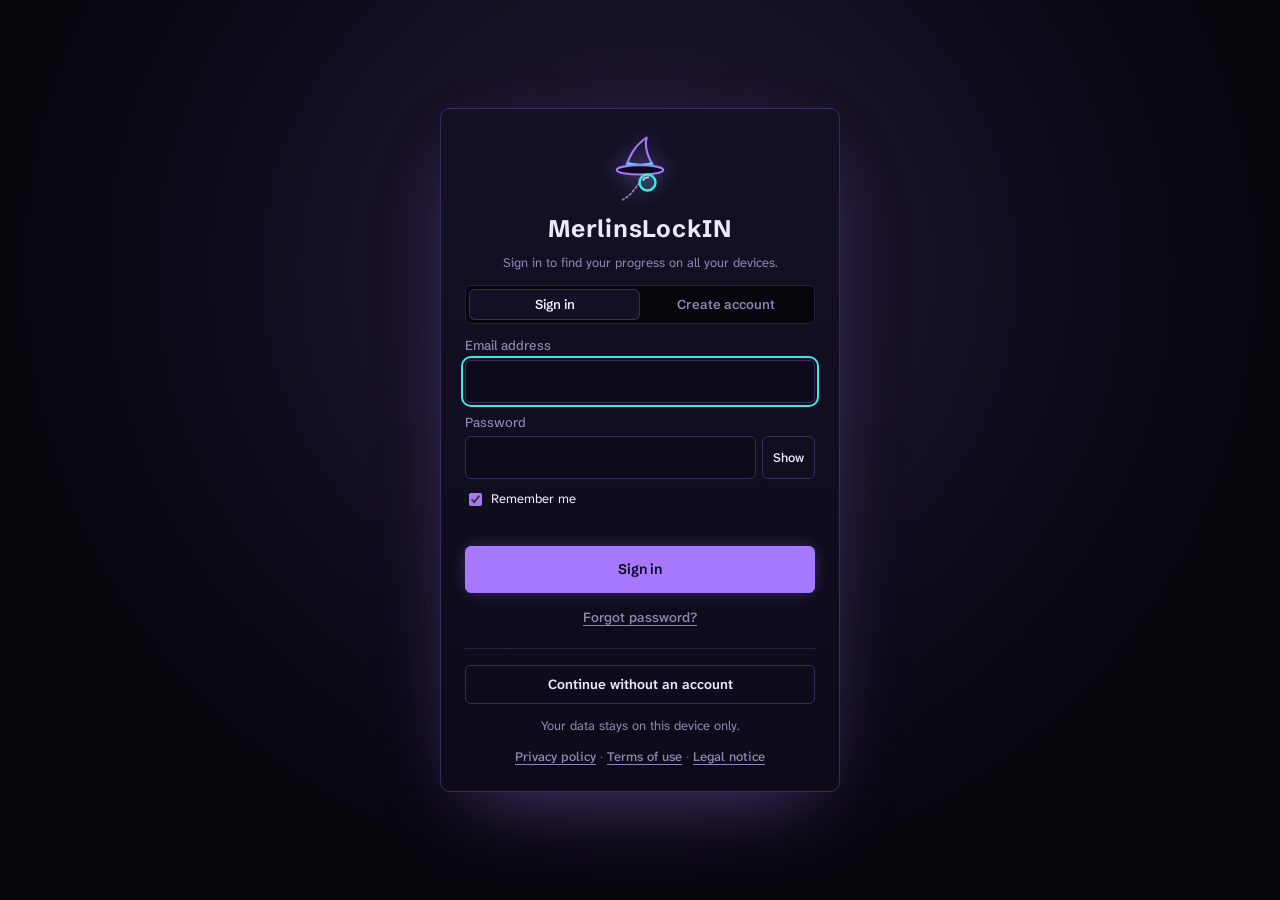
==== index.html @ ea2d5e09 "3.103.0: shop by world, costumes on the familiar card, arranging in the Library and decks" ====
<!doctype html>
<html lang="fr">
<head>
<meta charset="utf-8">
<meta name="viewport" content="width=device-width, initial-scale=1, viewport-fit=cover">
<title>MerlinsLockIN</title>
<meta name="claude:viewport-fit-sides" content="cover">
<meta name="theme-color" content="#07060d">
<link rel="manifest" href="site.webmanifest" data-web-only>
<link rel="icon" href="icon32.png" data-web-only>
<link rel="apple-touch-icon" href="icon192.png" data-web-only>
<link rel="stylesheet" href="fonts.css">
<link rel="stylesheet" href="app.css">
</head>
<body>
<canvas id="fx" aria-hidden="true"></canvas>
<div class="app">
  <header class="top">
    <div class="brand">
      <button type="button" class="ghost icon-only m-back" id="m-back" hidden data-i18n-title="nav_back"><svg viewBox="0 0 24 24" aria-hidden="true"><path d="M15 5l-7 7 7 7"/></svg></button>
      <svg class="logo" viewBox="0 0 48 48" aria-hidden="true">
        <defs>
          <linearGradient id="hatg" x1="0" y1="0" x2="0" y2="1"><stop offset="0" class="hat-top"/><stop offset="1" class="hat-bottom"/></linearGradient>
        </defs>
        <path class="lg-hat" d="M14 24 C17 16 19.5 9 28.5 3 C26.5 9.5 29 16 34 24 Z"/>
        <path class="lg-band" d="M16.4 20.4 C21 21.6 27 21.6 31.9 20.4"/>
        <ellipse class="lg-brim" cx="24" cy="24.6" rx="15.5" ry="3.1"/>
        <path class="lg-chain" d="M23.6 33.4 C20.5 36.5 19 41 12.5 44.5"/>
        <circle class="lg-lens" cx="29" cy="33" r="5.3"/>
        <path class="lg-glint" d="M26.1 31.4 A3.5 3.5 0 0 1 29.6 29.6"/>
      </svg>
      <div class="brand-text">
        <h1>Merlins<span>LockIN</span></h1>
        <button type="button" class="m-title" id="m-title"></button>
        <button type="button" class="seq" id="seq-badge" data-mod="game">
          <span id="seq-label">Sequence 9 · Seer</span>
          <i class="seq-bar"><b id="seq-fill"></b></i>
        </button>
      </div>
    </div>
    <div class="top-actions">
      <!-- the game parts of the header leave with the game module (3.82) -->
      <button type="button" class="gold" id="gold-chip" data-mod="game" data-i18n-title="shop"></button>
      <span class="buff" id="buff-chip" data-mod="game"></span>
      <span class="streak" id="streak-pill" data-mod="game"></span>
      <button type="button" class="ghost icon-only" id="install-btn" data-i18n-title="install_app" hidden>
        <svg viewBox="0 0 24 24" aria-hidden="true"><path d="M12 4v11M7 10l5 5 5-5M5 20h14"/></svg>
      </button>
      <button type="button" class="ghost icon-only" id="float-btn" data-i18n-title="float_timer">
        <svg viewBox="0 0 24 24" aria-hidden="true"><rect x="3" y="5" width="18" height="14" rx="2"/><rect x="12" y="11" width="7" height="6" rx="1"/></svg>
      </button>
      <button type="button" class="ghost icon-only" id="search-btn" data-i18n-title="k_title">
        <svg viewBox="0 0 24 24" aria-hidden="true"><circle cx="11" cy="11" r="6.5"/><path d="M16 16l4.5 4.5"/></svg>
      </button>
      <button type="button" class="ghost icon-only" id="sound-btn" data-i18n-title="snd_title">
        <svg viewBox="0 0 24 24" aria-hidden="true"><path d="M9 17V6l10-2v11"/><circle cx="6.5" cy="17" r="2.5"/><circle cx="16.5" cy="15" r="2.5"/></svg>
      </button>
      <button type="button" class="ghost icon-only" id="quick-btn" data-i18n-title="qt_title">
        <svg viewBox="0 0 24 24" aria-hidden="true"><path d="M4 6h10M18 6h2M4 12h2M10 12h10M4 18h8M16 18h4"/><circle cx="16" cy="6" r="2"/><circle cx="8" cy="12" r="2"/><circle cx="14" cy="18" r="2"/></svg>
      </button>
      <button type="button" class="ghost icon-only" id="mute-btn" aria-pressed="false" data-i18n-title="mute_all">
        <svg viewBox="0 0 24 24" aria-hidden="true"><path d="M4 9h4l5-4v14l-5-4H4z"/><path class="mute-on" d="M16 9l5 6M21 9l-5 6"/><path class="mute-off" d="M16.5 8.5a5 5 0 0 1 0 7M19 6a8.5 8.5 0 0 1 0 12"/></svg>
      </button>
      <button type="button" class="ghost icon-only" id="settings-btn" data-i18n-title="settings">
        <svg viewBox="0 0 24 24" aria-hidden="true"><path d="M10.3 3h3.4l.5 2.4 1.7 1 2.3-.8 1.7 2.9-1.8 1.6v2l1.8 1.6-1.7 2.9-2.3-.8-1.7 1-.5 2.4h-3.4l-.5-2.4-1.7-1-2.3.8-1.7-2.9 1.8-1.6v-2L3.9 8.5l1.7-2.9 2.3.8 1.7-1z"/><circle cx="12" cy="12" r="2.8"/></svg>
      </button>
      <!-- You is a profile since 3.82 (phones; a computer has it at the end of the tab row) -->
      <button type="button" class="ghost icon-only you-btn" id="you-btn" data-i18n-title="sp_you">
        <svg viewBox="0 0 24 24" aria-hidden="true"><circle cx="12" cy="8" r="4"/><path d="M4.5 21c.8-4.4 3.8-6.5 7.5-6.5s6.7 2.1 7.5 6.5"/></svg>
      </button>
    </div>
  </header>

  <!-- Sport is set aside since 3.25 (sport.js / sport-data.js stay in the repo, not loaded): only Work is left, so no switch -->
  <div class="section-switch" role="group" aria-label="Section" hidden>
    <button type="button" id="sec-work" aria-pressed="true"><svg viewBox="0 0 24 24" aria-hidden="true"><path d="M4 5h7v14H4zM13 5h7v14h-7zM6.5 9h2M15.5 9h2"/></svg><span data-i18n="sec_work">Travail</span></button>
    <button type="button" id="sec-sport" aria-pressed="false"><svg viewBox="0 0 24 24" aria-hidden="true"><path d="M3 10v4M6 8v8M18 8v8M21 10v4M6 12h12"/></svg><span data-i18n="sec_sport">Sport</span></button>
  </div>

  <div class="work-only" id="work-root">
  <div class="layout">
    <!-- Left zone on a computer (3.60): energy, world, dial, sound. It stays put while the work zone scrolls. -->
    <div class="session" id="session">
    <section class="moodbar" aria-label="Mood">
      <div class="mood-chips" id="mood-chips" role="group"></div>
      <div class="mood-foot"><p class="mood-line" id="mood-line"></p></div>
    </section>
    <section class="sigil-card" id="sigil-card">
      <div class="card-head">
        <button type="button" class="ghost icon-only m-close" id="m-close" data-i18n-title="nav_back_screen"><svg viewBox="0 0 24 24" aria-hidden="true"><path d="M6 9l6 6 6-6"/></svg></button>
        <div class="seg-toggle" role="group">
          <button type="button" id="m-focus" aria-pressed="true" data-i18n="focus">Focus</button>
          <button type="button" id="m-break" aria-pressed="false" data-i18n="break">Pause</button>
        </div>
        <button type="button" class="ghost icon-only" id="deep-btn" data-i18n-title="deep_focus">
          <svg viewBox="0 0 24 24" aria-hidden="true"><path d="M4 9V4h5M20 9V4h-5M4 15v5h5M20 15v5h-5"/></svg>
        </button>
        <button type="button" class="ghost icon-only" id="compact-btn" data-i18n-title="compact_toggle">
          <svg viewBox="0 0 24 24" aria-hidden="true"><path d="M4 9h16M4 15h16"/></svg>
        </button>
      </div>

      <div class="cbar" id="cbar">
        <div class="cbar-main">
          <span class="state" id="c-state"></span>
          <span class="cbar-clock" id="c-clock">40:00</span>
          <span class="cbar-task" id="c-task"></span>
        </div>
        <div class="cbar-prog"><b id="c-prog"></b></div>
        <div class="cbar-btns">
          <button type="button" class="primary small" id="c-start"></button>
          <button type="button" class="small" id="c-skip" data-i18n="finish">Terminer</button>
        </div>
      </div>

      <div class="full-only">
        <div class="ring-wrap">
          <svg class="ring" viewBox="0 0 240 240" aria-hidden="true">
            <g class="runes" id="runes"></g>
            <g class="segs-dim" id="segs-dim"></g>
            <g class="segs-lit" id="segs-lit"></g>
            <circle class="arc-track" cx="120" cy="120" r="76"/>
            <circle class="arc" id="arc" cx="120" cy="120" r="76"/>
            <polygon class="hex" id="hex"/>
            <polygon class="tip" id="tip" points="120,25 115,16 125,16"/>
          </svg>
          <div class="ring-center">
            <div class="state" id="state"></div>
            <div class="clock" id="clock" role="timer" aria-live="off">40:00</div>
            <div class="focus-on" id="focus-on"></div>
          </div>
        </div>
      </div>

      <div class="rate" id="rate" hidden>
        <p data-i18n="rate_q">À quel point étais-tu concentré ?</p>
        <div class="rate-btns" id="rate-btns" role="group"></div>
        <button type="button" class="link" id="rate-skip" data-i18n="skip">Passer</button>
      </div>

      <div class="full-only">
        <div class="presets" id="presets" role="group"></div>
        <div class="custom">
          <label for="custom-hrs" data-i18n="custom">Perso</label>
          <input type="number" id="custom-hrs" min="0" max="10" placeholder="h" inputmode="numeric" aria-label="h">
          <input type="number" id="custom-mins" min="0" max="600" placeholder="min" inputmode="numeric" aria-label="min">
          <button type="button" id="custom-set" data-i18n="set">OK</button>
        </div>
        <div class="controls">
          <button type="button" id="reset" data-i18n="reset">Annuler</button>
          <button type="button" class="primary" id="start"></button>
          <button type="button" id="skip" data-i18n="finish">Terminer</button>
          <button type="button" class="link stuck-btn" id="stuck-btn" data-i18n="st_btn"></button>
        </div>
      </div>

      <div class="sess-tools" id="sess-tools"></div>

      <form class="park" id="park-form" autocomplete="off">
        <input type="text" id="park-input" maxlength="140" data-i18n-ph="park_ph">
        <button type="submit" data-i18n="park">Parquer</button>
        <button type="button" class="distract-btn" id="distract-btn" data-i18n-title="distracted"><svg viewBox="0 0 24 24" aria-hidden="true"><path d="M13 3L5 13.5h6L10 21l8-10.5h-6z"/></svg> <span id="distract-n"></span></button>
      </form>
      <label class="outside-tog" id="outside-row" hidden><input type="checkbox" id="outside-chk"> <span data-i18n="outside_work"></span></label>

      <div class="perch" id="perch"></div>

      <div class="deck" id="sound-deck"></div>
    </section>
    </div>

    <section class="panel">
      <div class="tabs" role="tablist">
        <!-- Five places since 3.82: Today, Plan, Study, World (the dial is the left zone); You is the profile at the end of the row -->
        <button type="button" role="tab" id="t-today" aria-controls="tab-today" data-i18n="nav_today">Jour</button>
        <button type="button" role="tab" id="t-plan" aria-controls="tab-plan"><span data-i18n="tab_plan">Plan</span> <span class="count" id="park-count"></span></button>
        <button type="button" role="tab" id="sp-study" data-space="study" data-i18n="sp_study">Étude</button>
        <button type="button" role="tab" id="t-world" class="tab-world" aria-controls="tab-world" data-i18n="sp_world">Monde</button>
        <button type="button" class="k-btn" id="k-btn"><svg viewBox="0 0 24 24" aria-hidden="true"><circle cx="11" cy="11" r="6.5"/><path d="M16 16l4.5 4.5"/></svg><span data-i18n="k_title"></span><kbd>Ctrl K</kbd></button>
        <span class="tab-clock" id="tab-clock" hidden></span>
        <button type="button" class="tab-ico" id="rail-btn" aria-pressed="false" data-i18n-title="rail_hide"><svg viewBox="0 0 24 24" aria-hidden="true"><rect x="3.5" y="5" width="17" height="14" rx="2"/><path d="M9.5 5v14"/></svg></button>
        <button type="button" class="tab-ico" id="full-btn" aria-pressed="false" data-i18n-title="full_on"><svg viewBox="0 0 24 24" aria-hidden="true"><path d="M4 9V4h5M15 4h5v5M20 15v5h-5M9 20H4v-5"/></svg></button>
        <button type="button" role="tab" id="sp-you" class="tab-you" data-space="you"><svg viewBox="0 0 24 24" aria-hidden="true"><circle cx="12" cy="8" r="4"/><path d="M4.5 21c.8-4.4 3.8-6.5 7.5-6.5s6.7 2.1 7.5 6.5"/></svg><span data-i18n="sp_you">Toi</span></button>
      </div>
      <!-- Phone: List / Calendar at the top of the Plan space -->
      <div class="m-seg" id="m-seg" role="group" hidden></div>
      <!-- Every section of the current space: a column on a computer (3.60). Phones have home pages instead (today.js). -->
      <div class="subtabs" id="subtabs" role="tablist" hidden>
        <!-- The Plan is one List and one Calendar (3.82). The old Journée is the Calendar's Day view: its tab ("day") and the
             Week / Month tab ("cal") stay, behind one Calendar entry (their two buttons are kept hidden for the tab code). -->
        <button type="button" data-sp="plan" id="t-list"><span data-i18n="nav_list">Liste</span> <span class="count" id="sub-inbox"></span></button>
        <button type="button" data-sp="plan" id="t-calx" data-i18n="tab_cal">Calendrier</button>
        <button type="button" role="tab" id="t-day" aria-controls="tab-day" hidden></button>
        <button type="button" role="tab" id="t-cal" aria-controls="tab-cal" hidden></button>
        <!-- the projects: one filter for the List and the Calendar -->
        <div class="sub-projs" id="sub-proj" data-sp="plan"></div>
        <button type="button" role="tab" id="t-notes" data-sp="study" aria-controls="tab-notes"><svg class="sub-ico" viewBox="0 0 24 24" aria-hidden="true"><path d="M6 4h12v16H6zM9 8h6M9 12h6"/></svg><span data-i18n="tab_notes">Carnet</span></button>
        <button type="button" role="tab" id="t-lib" data-sp="study" aria-controls="tab-lib"><svg class="sub-ico" viewBox="0 0 24 24" aria-hidden="true"><path d="M5 4v16M10 4v16M15 5l4 15"/></svg><span data-i18n="tab_lib">Bibliothèque</span> <svg class="lock-ico" id="lib-lock" viewBox="0 0 24 24" aria-hidden="true"><rect x="5" y="11" width="14" height="10" rx="2"/><path d="M8 11V8a4 4 0 0 1 8 0v3"/></svg></button>
        <!-- the Library groups, under Library on a computer (3.71, PC-5): drop a document on one to move it there -->
        <div class="sub-projs" id="sub-lib" data-sp="study" hidden></div>
        <button type="button" role="tab" id="t-study" data-sp="study" aria-controls="tab-study"><svg class="sub-ico" viewBox="0 0 24 24" aria-hidden="true"><rect x="4" y="7" width="13" height="13" rx="2"/><path d="M8 4h12v12"/></svg><span data-i18n="tab_cards">Cartes</span> <svg class="lock-ico" id="study-lock" viewBox="0 0 24 24" aria-hidden="true"><rect x="5" y="11" width="14" height="10" rx="2"/><path d="M8 11V8a4 4 0 0 1 8 0v3"/></svg><em class="sub-n" id="sub-n-cards"></em></button>
        <button type="button" id="t-stools" data-sp="study"><svg class="sub-ico" viewBox="0 0 24 24" aria-hidden="true"><path d="M14.7 6.3a4 4 0 0 0-5.4 5.4L3 18l3 3 6.3-6.3a4 4 0 0 0 5.4-5.4l-2.5 2.5-2.4-.6-.6-2.4z"/></svg><span data-i18n="st_tools">Outils</span></button>
        <button type="button" role="tab" id="t-subjects" data-sp="study" aria-controls="tab-subjects"><svg class="sub-ico" viewBox="0 0 24 24" aria-hidden="true"><path d="M4 7h16M4 12h16M4 17h10"/></svg><span data-i18n="tab_subjects">Matières</span><em class="sub-n" id="sub-n-subjects"></em></button>
        <button type="button" role="tab" id="t-lectures" data-sp="study" aria-controls="tab-lectures"><svg class="sub-ico" viewBox="0 0 24 24" aria-hidden="true"><rect x="9" y="3" width="6" height="11" rx="3"/><path d="M5 11a7 7 0 0 0 14 0M12 18v3"/></svg><span data-i18n="tab_lectures">Cours</span></button>
        <button type="button" role="tab" id="t-learn" data-sp="study" aria-controls="tab-learn"><svg class="sub-ico" viewBox="0 0 24 24" aria-hidden="true"><path d="M9 18h6M10 21h4M12 3a6 6 0 0 0-3.5 10.9c.6.5 1 1.2 1 2.1h5c0-.9.4-1.6 1-2.1A6 6 0 0 0 12 3z"/></svg><span data-i18n="tab_learn">Apprendre</span></button>
        <button type="button" role="tab" id="t-room" data-sp="study" aria-controls="tab-room"><svg class="sub-ico" viewBox="0 0 24 24" aria-hidden="true"><circle cx="9" cy="9" r="3"/><circle cx="16.5" cy="10" r="2.5"/><path d="M3.5 19c.6-3 2.8-4.6 5.5-4.6s4.9 1.6 5.5 4.6M14.5 14.6c2.6-.4 4.9.9 5.6 3.9"/></svg><span data-i18n="tab_room">Salle</span></button>
        <!-- You (3.66): the Tree first, then Progress, The game (module), Wellbeing (module); the Shop and the Guide at the end -->
        <button type="button" role="tab" id="t-tree" data-sp="you" aria-controls="tab-tree"><svg class="sub-ico" viewBox="0 0 24 24" aria-hidden="true"><path d="M12 21v-8M12 13l-4-3M12 15l4-4"/><path d="M7 11a5 5 0 1 1 10 0 4 4 0 0 1-2 3.5H9A4 4 0 0 1 7 11z"/></svg><span data-i18n="tab_tree">Arbre</span></button>
        <button type="button" role="tab" id="t-focus" data-sp="you" aria-controls="tab-focus"><svg class="sub-ico" viewBox="0 0 24 24" aria-hidden="true"><path d="M4 19h16M7 16v-4M12 16V8M17 16V5"/></svg><span data-i18n="tab_focus">Progrès</span></button>
        <button type="button" role="tab" id="t-grim" data-sp="you" data-mod="game" aria-controls="tab-grim"><svg class="sub-ico" viewBox="0 0 24 24" aria-hidden="true"><path d="M6 21V9l6-5 6 5v12zM10 21v-5h4v5M9 11h6"/></svg><span data-i18n="tab_grim">Le jeu</span></button>
        <button type="button" role="tab" id="t-health" data-sp="you" data-mod="wellbeing" aria-controls="tab-health"><svg class="sub-ico" viewBox="0 0 24 24" aria-hidden="true"><path d="M12 20s-7-4.4-7-10a4 4 0 0 1 7-2.6A4 4 0 0 1 19 10c0 5.6-7 10-7 10z"/></svg><span data-i18n="tab_health">Bien-être</span></button>
        <button type="button" id="t-shop" data-sp="you"><svg class="sub-ico" viewBox="0 0 24 24" aria-hidden="true"><path d="M5 8h14l-1 12H6zM9 8a3 3 0 0 1 6 0"/></svg><span data-i18n="shop">Boutique</span></button>
        <button type="button" role="tab" id="t-guide" data-sp="you" aria-controls="tab-guide"><svg class="sub-ico" viewBox="0 0 24 24" aria-hidden="true"><circle cx="12" cy="12" r="8"/><path d="M10 9.5a2 2 0 1 1 2.6 1.9c-.4.2-.6.5-.6.9V13M12 16.2v.1"/></svg><span data-i18n="tab_guide">Guide</span></button>
      </div>

      <div class="tabpanel" id="tab-today" role="tabpanel" hidden><div id="today"></div></div>
      <div class="tabpanel" id="tab-shome" role="tabpanel" hidden><div id="shome"></div></div>
      <div class="tabpanel" id="tab-yhome" role="tabpanel" hidden><div id="yhome"></div></div>
      <div class="tabpanel" id="tab-world" role="tabpanel" hidden><div id="world"></div></div>
      <div class="tabpanel" id="tab-plan" role="tabpanel">
        <div id="quest-strip"></div>
        <form class="add" id="add-form" autocomplete="off">
          <input type="text" id="new-title" maxlength="120" required data-i18n-ph="new_task_ph">
          <select id="new-mins" aria-label="Duration">
            <option value="15">15 min</option><option value="25">25 min</option><option value="30">30 min</option>
            <option value="35">35 min</option><option value="40">40 min</option><option value="45">45 min</option>
            <option value="60" selected>1h</option><option value="90">1h30</option><option value="120">2h</option><option value="180">3h</option>
          </select>
          <select id="new-pri" aria-label="Priority">
            <option value="high" data-i18n="pri_high">Haute</option><option value="med" selected data-i18n="pri_med">Moyenne</option><option value="low" data-i18n="pri_low">Basse</option>
          </select>
          <button type="submit" class="primary add-btn" data-i18n="add_task">Ajouter au plan</button>
        </form>
        <p class="sort-note" id="sort-note"></p>
        <ul class="tasks" id="tasks"></ul>
        <div class="plan-foot">
          <span id="foot-note"></span>
        </div>
        <div class="log">
          <h2 data-i18n="today_sessions">Sessions du jour</h2>
          <ol id="log"></ol>
        </div>
        <!-- The Inbox view of the Plan (Parked until 3.56): plan.js shows it instead of the rest of this tab -->
        <div class="pl-inbox" id="tab-park" hidden>
          <p class="hint" data-i18n="park_hint"></p>
          <ul class="parked" id="parked"></ul>
          <div class="plan-foot"><span></span><button type="button" class="ghost small" id="clear-parked" data-i18n="clear_all">Tout effacer</button></div>
        </div>
      </div>

      <div class="tabpanel" id="tab-day" role="tabpanel" hidden><div id="planner"></div></div>
      <div class="tabpanel" id="tab-cal" role="tabpanel" hidden><div id="calendar"></div></div>
      <div class="tabpanel" id="tab-notes" role="tabpanel" hidden><div id="notes"></div></div>

      <div class="tabpanel" id="tab-focus" role="tabpanel" hidden><div id="focus"></div></div>
      <div class="tabpanel" id="tab-tree" role="tabpanel" hidden><div id="tree"></div></div>
      <div class="tabpanel" id="tab-health" role="tabpanel" hidden><div class="wb-page"><div id="health"></div><div id="screen"></div></div></div>
      <div class="tabpanel" id="tab-grim" role="tabpanel" hidden>
        <div class="grim" id="grim"></div>
        <div class="grim" id="g-game"></div>
      </div>
      <div class="tabpanel" id="tab-study" role="tabpanel" hidden><div id="study"></div></div>
      <div class="tabpanel" id="tab-lib" role="tabpanel" hidden><div class="st-body" id="library"></div></div>
      <div class="tabpanel" id="tab-learn" role="tabpanel" hidden><div id="learn"></div></div>
      <div class="tabpanel" id="tab-subjects" role="tabpanel" hidden><div id="subjects"></div></div>
      <div class="tabpanel" id="tab-lectures" role="tabpanel" hidden><div id="lectures"></div></div>
      <div class="tabpanel" id="tab-room" role="tabpanel" hidden><div class="st-body" id="room-root"></div></div>
      <div class="tabpanel" id="tab-guide" role="tabpanel" hidden><div id="guide"></div></div>
    </section>
  </div>
  </div>

  <div class="sport-root" id="sport-root" hidden></div>
</div>

<!-- Phone / side panel navigation (nav.js): the add button and the bottom bar with its dial, under 900px wide -->
<button type="button" class="m-fab" id="m-fab" hidden data-i18n-title="add_task">+</button>
<nav class="mnav" id="mnav" aria-label="Navigation"></nav>
<div class="overlay" id="settings" hidden>
  <div class="sheet" role="dialog" aria-modal="true" aria-labelledby="set-h">
    <div class="sheet-head">
      <h2 id="set-h" data-i18n="settings"></h2>
      <button type="button" class="ghost icon-only" data-close="settings" data-i18n-title="close"><svg viewBox="0 0 24 24" aria-hidden="true"><path d="M6 6l12 12M18 6L6 18"/></svg></button>
    </div>
    <div id="settings-body"></div>
  </div>
</div>

<div class="overlay" id="help" hidden>
  <div class="sheet" role="dialog" aria-modal="true" aria-labelledby="help-h">
    <div class="sheet-head">
      <h2 id="help-h" data-i18n="shortcuts"></h2>
      <button type="button" class="ghost icon-only" data-close="help" data-i18n-title="close"><svg viewBox="0 0 24 24" aria-hidden="true"><path d="M6 6l12 12M18 6L6 18"/></svg></button>
    </div>
    <dl class="keys" id="help-keys"></dl>
  </div>
</div>

<div class="levelup" id="levelup" hidden>
  <div class="lu-inner">
    <div class="lu-sigil" aria-hidden="true"></div>
    <div class="lu-kicker" id="lu-kicker"></div>
    <div class="lu-title" id="lu-title"></div>
    <div class="lu-sub" id="lu-sub"></div>
  </div>
</div>

<div class="theme-fx" id="theme-fx" aria-hidden="true"></div>
<div class="tod" id="tod" aria-hidden="true"></div>
<canvas class="burst" id="burst" aria-hidden="true"></canvas>
<div class="floaters" id="floaters" aria-hidden="true"></div>

<div class="overlay deep" id="deep" hidden>
  <div class="deep-inner" id="deep-inner"></div>
</div>

<div class="overlay" id="shop" hidden>
  <div class="sheet wide shop-sheet" role="dialog" aria-modal="true" aria-labelledby="shop-h">
    <div class="sheet-head">
      <h2 id="shop-h" data-i18n="shop"></h2>
      <button type="button" class="ghost icon-only" data-close="shop" data-i18n-title="close"><svg viewBox="0 0 24 24" aria-hidden="true"><path d="M6 6l12 12M18 6L6 18"/></svg></button>
    </div>
    <div id="shop-body"></div>
  </div>
</div>

<div class="overlay" id="review" hidden>
  <div class="sheet wide" role="dialog" aria-modal="true" aria-labelledby="review-h">
    <div class="sheet-head">
      <h2 id="review-h" data-i18n="weekly_review"></h2>
      <button type="button" class="ghost icon-only" data-close="review" data-i18n-title="close"><svg viewBox="0 0 24 24" aria-hidden="true"><path d="M6 6l12 12M18 6L6 18"/></svg></button>
    </div>
    <div id="review-body"></div>
  </div>
</div>

<div class="title-screen" id="title-screen" hidden>
  <div class="ts-inner" id="ts-inner"></div>
</div>
<div class="toast" id="toast" role="status"></div>
<script src="mini-view.js"></script>
<script src="core.js"></script>
<script src="strings.js"></script>
<script src="audio.js"></script>
<script src="app.js"></script>
<script src="daygrid.js"></script>
<script src="calendar.js"></script>
<script src="planner.js"></script>
<script src="plan.js"></script>
<script src="plantools.js"></script>
<script src="game.js"></script>
<script src="mathml.js"></script>
<script src="notes.js"></script>
<script src="organize.js"></script>
<script src="study.js"></script>
<script src="rooms.js"></script>
<script src="library.js"></script>
<script src="learn.js"></script>
<script src="notehelp.js"></script>
<script src="juice.js"></script>
<script src="washi.js"></script>
<script src="codex.js"></script>
<script src="cartouche.js"></script>
<script src="observatory.js"></script>
<script src="evening.js"></script>
<script src="sanctuary.js"></script>
<script src="abyss.js"></script>
<script src="netrunner.js"></script>
<script src="sorcerer.js"></script>
<script src="neon.js"></script>
<script src="arcade.js"></script>
<script src="fog.js"></script>
<script src="neonfs.js"></script>
  <script src="worlds.js"></script>
<script src="energy.js"></script>
<script src="sfx.js"></script>
<script src="focusplus.js"></script>
<script src="economy.js"></script>
<script src="companion.js"></script>
<script src="hood.js"></script>
<script src="expeditions.js"></script>
<script src="island-art.js"></script>
<script src="island.js"></script>
<script src="subjects.js"></script>
<script src="lecture.js"></script>
<script src="mock.js"></script>
<script src="nav.js"></script>
<script src="quick.js"></script>
<script src="guide.js"></script>
<script src="tour.js"></script>
<script src="today.js"></script>
<script src="search.js"></script>
<script src="gestures.js"></script>
<script src="focus.js"></script>
<script src="guard.js"></script>
<script src="health.js"></script>
<script src="tree-art.js"></script>
<script src="tree3d.js"></script>
<script src="worldobj.js"></script>
<script src="lightplus.js"></script>
<script src="tree.js"></script>
<script src="endscreen.js"></script>
<script src="legal.js"></script>
<script src="config.js"></script>
<script src="sync.js"></script>
<script src="premium.js"></script>
<script src="restore.js"></script>
<script src="push.js"></script>
<script src="usage.js"></script>
<script src="mail.js"></script>
<script src="extras.js"></script>
<script src="main.js"></script>
</body>
</html>
---- fonts.css ----
/* Fonts hosted with the app (no requests to Google): Latin and Latin-extended subsets, SIL Open Font License. Regenerate with tools/get-fonts.ps1 */
/* latin-ext */
@font-face {
  font-family: 'Atkinson Hyperlegible Mono';
  font-style: normal;
  font-weight: 500;
  font-display: swap;
  src: url(AtkinsonHyperlegibleMono-500-latin-ext.woff2) format('woff2');
  unicode-range: U+0100-02BA, U+02BD-02C5, U+02C7-02CC, U+02CE-02D7, U+02DD-02FF, U+0304, U+0308, U+0329, U+1D00-1DBF, U+1E00-1E9F, U+1EF2-1EFF, U+2020, U+20A0-20AB, U+20AD-20C4, U+2113, U+2C60-2C7F, U+A720-A7FF;
}
/* latin */
@font-face {
  font-family: 'Atkinson Hyperlegible Mono';
  font-style: normal;
  font-weight: 500;
  font-display: swap;
  src: url(AtkinsonHyperlegibleMono-500-latin.woff2) format('woff2');
  unicode-range: U+0000-00FF, U+0131, U+0152-0153, U+02BB-02BC, U+02C6, U+02DA, U+02DC, U+0304, U+0308, U+0329, U+2000-206F, U+20AC, U+2122, U+2191, U+2193, U+2212, U+2215, U+FEFF, U+FFFD;
}
/* latin-ext */
@font-face {
  font-family: 'Atkinson Hyperlegible Mono';
  font-style: normal;
  font-weight: 600;
  font-display: swap;
  src: url(AtkinsonHyperlegibleMono-500-latin-ext.woff2) format('woff2');
  unicode-range: U+0100-02BA, U+02BD-02C5, U+02C7-02CC, U+02CE-02D7, U+02DD-02FF, U+0304, U+0308, U+0329, U+1D00-1DBF, U+1E00-1E9F, U+1EF2-1EFF, U+2020, U+20A0-20AB, U+20AD-20C4, U+2113, U+2C60-2C7F, U+A720-A7FF;
}
/* latin */
@font-face {
  font-family: 'Atkinson Hyperlegible Mono';
  font-style: normal;
  font-weight: 600;
  font-display: swap;
  src: url(AtkinsonHyperlegibleMono-500-latin.woff2) format('woff2');
  unicode-range: U+0000-00FF, U+0131, U+0152-0153, U+02BB-02BC, U+02C6, U+02DA, U+02DC, U+0304, U+0308, U+0329, U+2000-206F, U+20AC, U+2122, U+2191, U+2193, U+2212, U+2215, U+FEFF, U+FFFD;
}
/* latin-ext */
@font-face {
  font-family: 'Atkinson Hyperlegible Next';
  font-style: normal;
  font-weight: 400;
  font-display: swap;
  src: url(AtkinsonHyperlegibleNext-400-latin-ext.woff2) format('woff2');
  unicode-range: U+0100-02BA, U+02BD-02C5, U+02C7-02CC, U+02CE-02D7, U+02DD-02FF, U+0304, U+0308, U+0329, U+1D00-1DBF, U+1E00-1E9F, U+1EF2-1EFF, U+2020, U+20A0-20AB, U+20AD-20C4, U+2113, U+2C60-2C7F, U+A720-A7FF;
}
/* latin */
@font-face {
  font-family: 'Atkinson Hyperlegible Next';
  font-style: normal;
  font-weight: 400;
  font-display: swap;
  src: url(AtkinsonHyperlegibleNext-400-latin.woff2) format('woff2');
  unicode-range: U+0000-00FF, U+0131, U+0152-0153, U+02BB-02BC, U+02C6, U+02DA, U+02DC, U+0304, U+0308, U+0329, U+2000-206F, U+20AC, U+2122, U+2191, U+2193, U+2212, U+2215, U+FEFF, U+FFFD;
}
/* latin-ext */
@font-face {
  font-family: 'Atkinson Hyperlegible Next';
  font-style: normal;
  font-weight: 500;
  font-display: swap;
  src: url(AtkinsonHyperlegibleNext-400-latin-ext.woff2) format('woff2');
  unicode-range: U+0100-02BA, U+02BD-02C5, U+02C7-02CC, U+02CE-02D7, U+02DD-02FF, U+0304, U+0308, U+0329, U+1D00-1DBF, U+1E00-1E9F, U+1EF2-1EFF, U+2020, U+20A0-20AB, U+20AD-20C4, U+2113, U+2C60-2C7F, U+A720-A7FF;
}
/* latin */
@font-face {
  font-family: 'Atkinson Hyperlegible Next';
  font-style: normal;
  font-weight: 500;
  font-display: swap;
  src: url(AtkinsonHyperlegibleNext-400-latin.woff2) format('woff2');
  unicode-range: U+0000-00FF, U+0131, U+0152-0153, U+02BB-02BC, U+02C6, U+02DA, U+02DC, U+0304, U+0308, U+0329, U+2000-206F, U+20AC, U+2122, U+2191, U+2193, U+2212, U+2215, U+FEFF, U+FFFD;
}
/* latin-ext */
@font-face {
  font-family: 'Atkinson Hyperlegible Next';
  font-style: normal;
  font-weight: 600;
  font-display: swap;
  src: url(AtkinsonHyperlegibleNext-400-latin-ext.woff2) format('woff2');
  unicode-range: U+0100-02BA, U+02BD-02C5, U+02C7-02CC, U+02CE-02D7, U+02DD-02FF, U+0304, U+0308, U+0329, U+1D00-1DBF, U+1E00-1E9F, U+1EF2-1EFF, U+2020, U+20A0-20AB, U+20AD-20C4, U+2113, U+2C60-2C7F, U+A720-A7FF;
}
/* latin */
@font-face {
  font-family: 'Atkinson Hyperlegible Next';
  font-style: normal;
  font-weight: 600;
  font-display: swap;
  src: url(AtkinsonHyperlegibleNext-400-latin.woff2) format('woff2');
  unicode-range: U+0000-00FF, U+0131, U+0152-0153, U+02BB-02BC, U+02C6, U+02DA, U+02DC, U+0304, U+0308, U+0329, U+2000-206F, U+20AC, U+2122, U+2191, U+2193, U+2212, U+2215, U+FEFF, U+FFFD;
}
/* latin-ext */
@font-face {
  font-family: 'Atkinson Hyperlegible Next';
  font-style: normal;
  font-weight: 700;
  font-display: swap;
  src: url(AtkinsonHyperlegibleNext-400-latin-ext.woff2) format('woff2');
  unicode-range: U+0100-02BA, U+02BD-02C5, U+02C7-02CC, U+02CE-02D7, U+02DD-02FF, U+0304, U+0308, U+0329, U+1D00-1DBF, U+1E00-1E9F, U+1EF2-1EFF, U+2020, U+20A0-20AB, U+20AD-20C4, U+2113, U+2C60-2C7F, U+A720-A7FF;
}
/* latin */
@font-face {
  font-family: 'Atkinson Hyperlegible Next';
  font-style: normal;
  font-weight: 700;
  font-display: swap;
  src: url(AtkinsonHyperlegibleNext-400-latin.woff2) format('woff2');
  unicode-range: U+0000-00FF, U+0131, U+0152-0153, U+02BB-02BC, U+02C6, U+02DA, U+02DC, U+0304, U+0308, U+0329, U+2000-206F, U+20AC, U+2122, U+2191, U+2193, U+2212, U+2215, U+FEFF, U+FFFD;
}
/* latin-ext */
@font-face {
  font-family: 'Chakra Petch';
  font-style: normal;
  font-weight: 500;
  font-display: swap;
  src: url(ChakraPetch-500-latin-ext.woff2) format('woff2');
  unicode-range: U+0100-02BA, U+02BD-02C5, U+02C7-02CC, U+02CE-02D7, U+02DD-02FF, U+0304, U+0308, U+0329, U+1D00-1DBF, U+1E00-1E9F, U+1EF2-1EFF, U+2020, U+20A0-20AB, U+20AD-20C4, U+2113, U+2C60-2C7F, U+A720-A7FF;
}
/* latin */
@font-face {
  font-family: 'Chakra Petch';
  font-style: normal;
  font-weight: 500;
  font-display: swap;
  src: url(ChakraPetch-500-latin.woff2) format('woff2');
  unicode-range: U+0000-00FF, U+0131, U+0152-0153, U+02BB-02BC, U+02C6, U+02DA, U+02DC, U+0304, U+0308, U+0329, U+2000-206F, U+20AC, U+2122, U+2191, U+2193, U+2212, U+2215, U+FEFF, U+FFFD;
}
/* latin-ext */
@font-face {
  font-family: 'Chakra Petch';
  font-style: normal;
  font-weight: 600;
  font-display: swap;
  src: url(ChakraPetch-600-latin-ext.woff2) format('woff2');
  unicode-range: U+0100-02BA, U+02BD-02C5, U+02C7-02CC, U+02CE-02D7, U+02DD-02FF, U+0304, U+0308, U+0329, U+1D00-1DBF, U+1E00-1E9F, U+1EF2-1EFF, U+2020, U+20A0-20AB, U+20AD-20C4, U+2113, U+2C60-2C7F, U+A720-A7FF;
}
/* latin */
@font-face {
  font-family: 'Chakra Petch';
  font-style: normal;
  font-weight: 600;
  font-display: swap;
  src: url(ChakraPetch-600-latin.woff2) format('woff2');
  unicode-range: U+0000-00FF, U+0131, U+0152-0153, U+02BB-02BC, U+02C6, U+02DA, U+02DC, U+0304, U+0308, U+0329, U+2000-206F, U+20AC, U+2122, U+2191, U+2193, U+2212, U+2215, U+FEFF, U+FFFD;
}
/* latin-ext */
@font-face {
  font-family: 'Chakra Petch';
  font-style: normal;
  font-weight: 700;
  font-display: swap;
  src: url(ChakraPetch-700-latin-ext.woff2) format('woff2');
  unicode-range: U+0100-02BA, U+02BD-02C5, U+02C7-02CC, U+02CE-02D7, U+02DD-02FF, U+0304, U+0308, U+0329, U+1D00-1DBF, U+1E00-1E9F, U+1EF2-1EFF, U+2020, U+20A0-20AB, U+20AD-20C4, U+2113, U+2C60-2C7F, U+A720-A7FF;
}
/* latin */
@font-face {
  font-family: 'Chakra Petch';
  font-style: normal;
  font-weight: 700;
  font-display: swap;
  src: url(ChakraPetch-700-latin.woff2) format('woff2');
  unicode-range: U+0000-00FF, U+0131, U+0152-0153, U+02BB-02BC, U+02C6, U+02DA, U+02DC, U+0304, U+0308, U+0329, U+2000-206F, U+20AC, U+2122, U+2191, U+2193, U+2212, U+2215, U+FEFF, U+FFFD;
}
/* latin-ext */
@font-face {
  font-family: 'Cinzel';
  font-style: normal;
  font-weight: 600;
  font-display: swap;
  src: url(Cinzel-600-latin-ext.woff2) format('woff2');
  unicode-range: U+0100-02BA, U+02BD-02C5, U+02C7-02CC, U+02CE-02D7, U+02DD-02FF, U+0304, U+0308, U+0329, U+1D00-1DBF, U+1E00-1E9F, U+1EF2-1EFF, U+2020, U+20A0-20AB, U+20AD-20C4, U+2113, U+2C60-2C7F, U+A720-A7FF;
}
/* latin */
@font-face {
  font-family: 'Cinzel';
  font-style: normal;
  font-weight: 600;
  font-display: swap;
  src: url(Cinzel-600-latin.woff2) format('woff2');
  unicode-range: U+0000-00FF, U+0131, U+0152-0153, U+02BB-02BC, U+02C6, U+02DA, U+02DC, U+0304, U+0308, U+0329, U+2000-206F, U+20AC, U+2122, U+2191, U+2193, U+2212, U+2215, U+FEFF, U+FFFD;
}
/* latin-ext */
@font-face {
  font-family: 'Cinzel';
  font-style: normal;
  font-weight: 700;
  font-display: swap;
  src: url(Cinzel-600-latin-ext.woff2) format('woff2');
  unicode-range: U+0100-02BA, U+02BD-02C5, U+02C7-02CC, U+02CE-02D7, U+02DD-02FF, U+0304, U+0308, U+0329, U+1D00-1DBF, U+1E00-1E9F, U+1EF2-1EFF, U+2020, U+20A0-20AB, U+20AD-20C4, U+2113, U+2C60-2C7F, U+A720-A7FF;
}
/* latin */
@font-face {
  font-family: 'Cinzel';
  font-style: normal;
  font-weight: 700;
  font-display: swap;
  src: url(Cinzel-600-latin.woff2) format('woff2');
  unicode-range: U+0000-00FF, U+0131, U+0152-0153, U+02BB-02BC, U+02C6, U+02DA, U+02DC, U+0304, U+0308, U+0329, U+2000-206F, U+20AC, U+2122, U+2191, U+2193, U+2212, U+2215, U+FEFF, U+FFFD;
}
/* latin-ext */
@font-face {
  font-family: 'Cormorant Garamond';
  font-style: italic;
  font-weight: 600;
  font-display: swap;
  src: url(CormorantGaramond-600i-latin-ext.woff2) format('woff2');
  unicode-range: U+0100-02BA, U+02BD-02C5, U+02C7-02CC, U+02CE-02D7, U+02DD-02FF, U+0304, U+0308, U+0329, U+1D00-1DBF, U+1E00-1E9F, U+1EF2-1EFF, U+2020, U+20A0-20AB, U+20AD-20C4, U+2113, U+2C60-2C7F, U+A720-A7FF;
}
/* latin */
@font-face {
  font-family: 'Cormorant Garamond';
  font-style: italic;
  font-weight: 600;
  font-display: swap;
  src: url(CormorantGaramond-600i-latin.woff2) format('woff2');
  unicode-range: U+0000-00FF, U+0131, U+0152-0153, U+02BB-02BC, U+02C6, U+02DA, U+02DC, U+0304, U+0308, U+0329, U+2000-206F, U+20AC, U+2122, U+2191, U+2193, U+2212, U+2215, U+FEFF, U+FFFD;
}
/* latin-ext */
@font-face {
  font-family: 'Cormorant Garamond';
  font-style: normal;
  font-weight: 600;
  font-display: swap;
  src: url(CormorantGaramond-600-latin-ext.woff2) format('woff2');
  unicode-range: U+0100-02BA, U+02BD-02C5, U+02C7-02CC, U+02CE-02D7, U+02DD-02FF, U+0304, U+0308, U+0329, U+1D00-1DBF, U+1E00-1E9F, U+1EF2-1EFF, U+2020, U+20A0-20AB, U+20AD-20C4, U+2113, U+2C60-2C7F, U+A720-A7FF;
}
/* latin */
@font-face {
  font-family: 'Cormorant Garamond';
  font-style: normal;
  font-weight: 600;
  font-display: swap;
  src: url(CormorantGaramond-600-latin.woff2) format('woff2');
  unicode-range: U+0000-00FF, U+0131, U+0152-0153, U+02BB-02BC, U+02C6, U+02DA, U+02DC, U+0304, U+0308, U+0329, U+2000-206F, U+20AC, U+2122, U+2191, U+2193, U+2212, U+2215, U+FEFF, U+FFFD;
}
/* latin-ext */
@font-face {
  font-family: 'Cormorant Garamond';
  font-style: normal;
  font-weight: 700;
  font-display: swap;
  src: url(CormorantGaramond-600-latin-ext.woff2) format('woff2');
  unicode-range: U+0100-02BA, U+02BD-02C5, U+02C7-02CC, U+02CE-02D7, U+02DD-02FF, U+0304, U+0308, U+0329, U+1D00-1DBF, U+1E00-1E9F, U+1EF2-1EFF, U+2020, U+20A0-20AB, U+20AD-20C4, U+2113, U+2C60-2C7F, U+A720-A7FF;
}
/* latin */
@font-face {
  font-family: 'Cormorant Garamond';
  font-style: normal;
  font-weight: 700;
  font-display: swap;
  src: url(CormorantGaramond-600-latin.woff2) format('woff2');
  unicode-range: U+0000-00FF, U+0131, U+0152-0153, U+02BB-02BC, U+02C6, U+02DA, U+02DC, U+0304, U+0308, U+0329, U+2000-206F, U+20AC, U+2122, U+2191, U+2193, U+2212, U+2215, U+FEFF, U+FFFD;
}
/* latin-ext */
@font-face {
  font-family: 'IBM Plex Sans';
  font-style: normal;
  font-weight: 400;
  font-stretch: 100%;
  font-display: swap;
  src: url(IBMPlexSans-400-latin-ext.woff2) format('woff2');
  unicode-range: U+0100-02BA, U+02BD-02C5, U+02C7-02CC, U+02CE-02D7, U+02DD-02FF, U+0304, U+0308, U+0329, U+1D00-1DBF, U+1E00-1E9F, U+1EF2-1EFF, U+2020, U+20A0-20AB, U+20AD-20C4, U+2113, U+2C60-2C7F, U+A720-A7FF;
}
/* latin */
@font-face {
  font-family: 'IBM Plex Sans';
  font-style: normal;
  font-weight: 400;
  font-stretch: 100%;
  font-display: swap;
  src: url(IBMPlexSans-400-latin.woff2) format('woff2');
  unicode-range: U+0000-00FF, U+0131, U+0152-0153, U+02BB-02BC, U+02C6, U+02DA, U+02DC, U+0304, U+0308, U+0329, U+2000-206F, U+20AC, U+2122, U+2191, U+2193, U+2212, U+2215, U+FEFF, U+FFFD;
}
/* latin-ext */
@font-face {
  font-family: 'IBM Plex Sans';
  font-style: normal;
  font-weight: 500;
  font-stretch: 100%;
  font-display: swap;
  src: url(IBMPlexSans-400-latin-ext.woff2) format('woff2');
  unicode-range: U+0100-02BA, U+02BD-02C5, U+02C7-02CC, U+02CE-02D7, U+02DD-02FF, U+0304, U+0308, U+0329, U+1D00-1DBF, U+1E00-1E9F, U+1EF2-1EFF, U+2020, U+20A0-20AB, U+20AD-20C4, U+2113, U+2C60-2C7F, U+A720-A7FF;
}
/* latin */
@font-face {
  font-family: 'IBM Plex Sans';
  font-style: normal;
  font-weight: 500;
  font-stretch: 100%;
  font-display: swap;
  src: url(IBMPlexSans-400-latin.woff2) format('woff2');
  unicode-range: U+0000-00FF, U+0131, U+0152-0153, U+02BB-02BC, U+02C6, U+02DA, U+02DC, U+0304, U+0308, U+0329, U+2000-206F, U+20AC, U+2122, U+2191, U+2193, U+2212, U+2215, U+FEFF, U+FFFD;
}
/* latin-ext */
@font-face {
  font-family: 'IBM Plex Sans';
  font-style: normal;
  font-weight: 600;
  font-stretch: 100%;
  font-display: swap;
  src: url(IBMPlexSans-400-latin-ext.woff2) format('woff2');
  unicode-range: U+0100-02BA, U+02BD-02C5, U+02C7-02CC, U+02CE-02D7, U+02DD-02FF, U+0304, U+0308, U+0329, U+1D00-1DBF, U+1E00-1E9F, U+1EF2-1EFF, U+2020, U+20A0-20AB, U+20AD-20C4, U+2113, U+2C60-2C7F, U+A720-A7FF;
}
/* latin */
@font-face {
  font-family: 'IBM Plex Sans';
  font-style: normal;
  font-weight: 600;
  font-stretch: 100%;
  font-display: swap;
  src: url(IBMPlexSans-400-latin.woff2) format('woff2');
  unicode-range: U+0000-00FF, U+0131, U+0152-0153, U+02BB-02BC, U+02C6, U+02DA, U+02DC, U+0304, U+0308, U+0329, U+2000-206F, U+20AC, U+2122, U+2191, U+2193, U+2212, U+2215, U+FEFF, U+FFFD;
}
/* latin-ext */
@font-face {
  font-family: 'JetBrains Mono';
  font-style: normal;
  font-weight: 400;
  font-display: swap;
  src: url(JetBrainsMono-400-latin-ext.woff2) format('woff2');
  unicode-range: U+0100-02BA, U+02BD-02C5, U+02C7-02CC, U+02CE-02D7, U+02DD-02FF, U+0304, U+0308, U+0329, U+1D00-1DBF, U+1E00-1E9F, U+1EF2-1EFF, U+2020, U+20A0-20AB, U+20AD-20C4, U+2113, U+2C60-2C7F, U+A720-A7FF;
}
/* latin */
@font-face {
  font-family: 'JetBrains Mono';
  font-style: normal;
  font-weight: 400;
  font-display: swap;
  src: url(JetBrainsMono-400-latin.woff2) format('woff2');
  unicode-range: U+0000-00FF, U+0131, U+0152-0153, U+02BB-02BC, U+02C6, U+02DA, U+02DC, U+0304, U+0308, U+0329, U+2000-206F, U+20AC, U+2122, U+2191, U+2193, U+2212, U+2215, U+FEFF, U+FFFD;
}
/* latin-ext */
@font-face {
  font-family: 'JetBrains Mono';
  font-style: normal;
  font-weight: 600;
  font-display: swap;
  src: url(JetBrainsMono-400-latin-ext.woff2) format('woff2');
  unicode-range: U+0100-02BA, U+02BD-02C5, U+02C7-02CC, U+02CE-02D7, U+02DD-02FF, U+0304, U+0308, U+0329, U+1D00-1DBF, U+1E00-1E9F, U+1EF2-1EFF, U+2020, U+20A0-20AB, U+20AD-20C4, U+2113, U+2C60-2C7F, U+A720-A7FF;
}
/* latin */
@font-face {
  font-family: 'JetBrains Mono';
  font-style: normal;
  font-weight: 600;
  font-display: swap;
  src: url(JetBrainsMono-400-latin.woff2) format('woff2');
  unicode-range: U+0000-00FF, U+0131, U+0152-0153, U+02BB-02BC, U+02C6, U+02DA, U+02DC, U+0304, U+0308, U+0329, U+2000-206F, U+20AC, U+2122, U+2191, U+2193, U+2212, U+2215, U+FEFF, U+FFFD;
}
/* latin */
@font-face {
  font-family: 'Ma Shan Zheng';
  font-style: normal;
  font-weight: 400;
  font-display: swap;
  src: url(MaShanZheng-400-latin.woff2) format('woff2');
  unicode-range: U+0000-00FF, U+0131, U+0152-0153, U+02BB-02BC, U+02C6, U+02DA, U+02DC, U+0304, U+0308, U+0329, U+2000-206F, U+20AC, U+2122, U+2191, U+2193, U+2212, U+2215, U+FEFF, U+FFFD;
}
/* latin-ext */
@font-face {
  font-family: 'Press Start 2P';
  font-style: normal;
  font-weight: 400;
  font-display: swap;
  src: url(PressStart2P-400-latin-ext.woff2) format('woff2');
  unicode-range: U+0100-02BA, U+02BD-02C5, U+02C7-02CC, U+02CE-02D7, U+02DD-02FF, U+0304, U+0308, U+0329, U+1D00-1DBF, U+1E00-1E9F, U+1EF2-1EFF, U+2020, U+20A0-20AB, U+20AD-20C4, U+2113, U+2C60-2C7F, U+A720-A7FF;
}
/* latin */
@font-face {
  font-family: 'Press Start 2P';
  font-style: normal;
  font-weight: 400;
  font-display: swap;
  src: url(PressStart2P-400-latin.woff2) format('woff2');
  unicode-range: U+0000-00FF, U+0131, U+0152-0153, U+02BB-02BC, U+02C6, U+02DA, U+02DC, U+0304, U+0308, U+0329, U+2000-206F, U+20AC, U+2122, U+2191, U+2193, U+2212, U+2215, U+FEFF, U+FFFD;
}
/* latin-ext */
@font-face {
  font-family: 'Schibsted Grotesk';
  font-style: normal;
  font-weight: 500;
  font-display: swap;
  src: url(SchibstedGrotesk-500-latin-ext.woff2) format('woff2');
  unicode-range: U+0100-02BA, U+02BD-02C5, U+02C7-02CC, U+02CE-02D7, U+02DD-02FF, U+0304, U+0308, U+0329, U+1D00-1DBF, U+1E00-1E9F, U+1EF2-1EFF, U+2020, U+20A0-20AB, U+20AD-20C4, U+2113, U+2C60-2C7F, U+A720-A7FF;
}
/* latin */
@font-face {
  font-family: 'Schibsted Grotesk';
  font-style: normal;
  font-weight: 500;
  font-display: swap;
  src: url(SchibstedGrotesk-500-latin.woff2) format('woff2');
  unicode-range: U+0000-00FF, U+0131, U+0152-0153, U+02BB-02BC, U+02C6, U+02DA, U+02DC, U+0304, U+0308, U+0329, U+2000-206F, U+20AC, U+2122, U+2191, U+2193, U+2212, U+2215, U+FEFF, U+FFFD;
}
/* latin-ext */
@font-face {
  font-family: 'Schibsted Grotesk';
  font-style: normal;
  font-weight: 600;
  font-display: swap;
  src: url(SchibstedGrotesk-500-latin-ext.woff2) format('woff2');
  unicode-range: U+0100-02BA, U+02BD-02C5, U+02C7-02CC, U+02CE-02D7, U+02DD-02FF, U+0304, U+0308, U+0329, U+1D00-1DBF, U+1E00-1E9F, U+1EF2-1EFF, U+2020, U+20A0-20AB, U+20AD-20C4, U+2113, U+2C60-2C7F, U+A720-A7FF;
}
/* latin */
@font-face {
  font-family: 'Schibsted Grotesk';
  font-style: normal;
  font-weight: 600;
  font-display: swap;
  src: url(SchibstedGrotesk-500-latin.woff2) format('woff2');
  unicode-range: U+0000-00FF, U+0131, U+0152-0153, U+02BB-02BC, U+02C6, U+02DA, U+02DC, U+0304, U+0308, U+0329, U+2000-206F, U+20AC, U+2122, U+2191, U+2193, U+2212, U+2215, U+FEFF, U+FFFD;
}
/* latin-ext */
@font-face {
  font-family: 'Schibsted Grotesk';
  font-style: normal;
  font-weight: 700;
  font-display: swap;
  src: url(SchibstedGrotesk-500-latin-ext.woff2) format('woff2');
  unicode-range: U+0100-02BA, U+02BD-02C5, U+02C7-02CC, U+02CE-02D7, U+02DD-02FF, U+0304, U+0308, U+0329, U+1D00-1DBF, U+1E00-1E9F, U+1EF2-1EFF, U+2020, U+20A0-20AB, U+20AD-20C4, U+2113, U+2C60-2C7F, U+A720-A7FF;
}
/* latin */
@font-face {
  font-family: 'Schibsted Grotesk';
  font-style: normal;
  font-weight: 700;
  font-display: swap;
  src: url(SchibstedGrotesk-500-latin.woff2) format('woff2');
  unicode-range: U+0000-00FF, U+0131, U+0152-0153, U+02BB-02BC, U+02C6, U+02DA, U+02DC, U+0304, U+0308, U+0329, U+2000-206F, U+20AC, U+2122, U+2191, U+2193, U+2212, U+2215, U+FEFF, U+FFFD;
}
/* latin-ext */
@font-face {
  font-family: 'VT323';
  font-style: normal;
  font-weight: 400;
  font-display: swap;
  src: url(VT323-400-latin-ext.woff2) format('woff2');
  unicode-range: U+0100-02BA, U+02BD-02C5, U+02C7-02CC, U+02CE-02D7, U+02DD-02FF, U+0304, U+0308, U+0329, U+1D00-1DBF, U+1E00-1E9F, U+1EF2-1EFF, U+2020, U+20A0-20AB, U+20AD-20C4, U+2113, U+2C60-2C7F, U+A720-A7FF;
}
/* latin */
@font-face {
  font-family: 'VT323';
  font-style: normal;
  font-weight: 400;
  font-display: swap;
  src: url(VT323-400-latin.woff2) format('woff2');
  unicode-range: U+0000-00FF, U+0131, U+0152-0153, U+02BB-02BC, U+02C6, U+02DA, U+02DC, U+0304, U+0308, U+0329, U+2000-206F, U+20AC, U+2122, U+2191, U+2193, U+2212, U+2215, U+FEFF, U+FFFD;
}
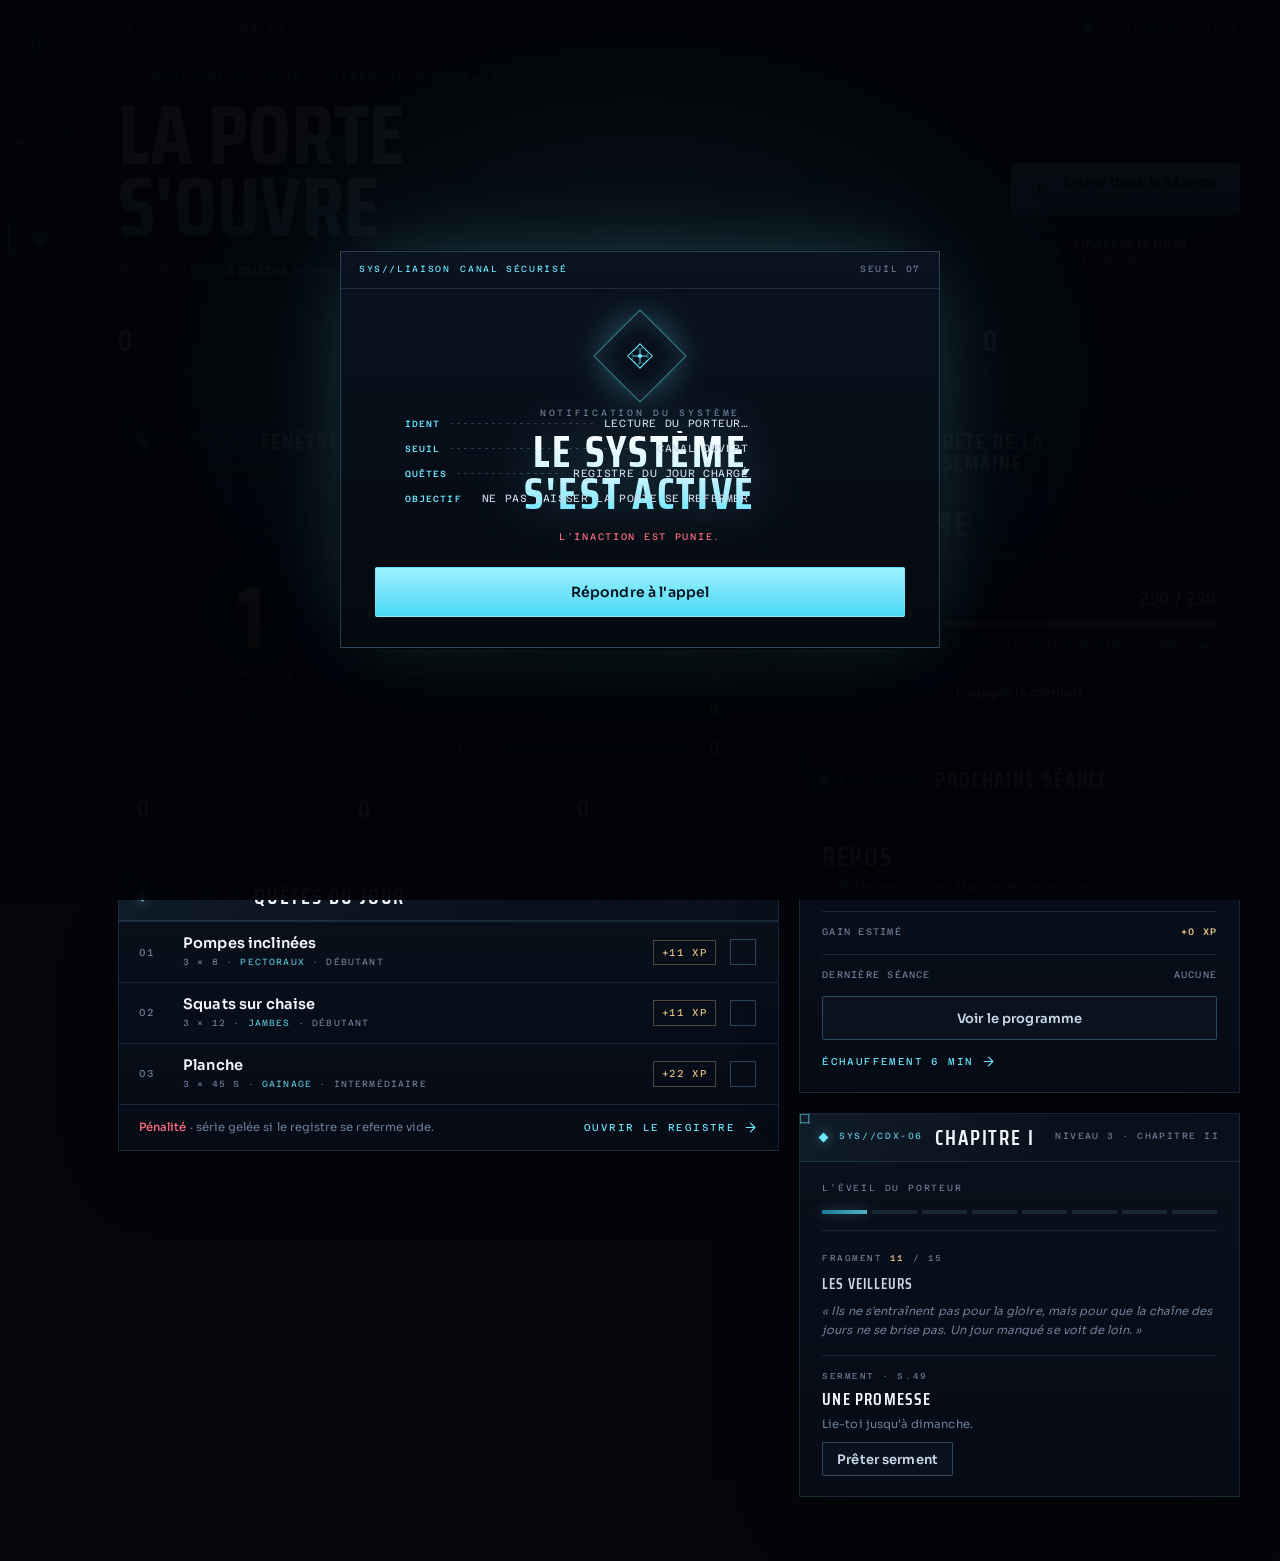
==== commit c2beb4e6: "Add files via upload" ====
--- a/index.html
+++ b/index.html
@@ -1,414 +1,24666 @@
-<!doctype html>
+<!DOCTYPE html>
 <html lang="fr">
 <head>
-<meta charset="utf-8">
-<meta name="viewport" content="width=device-width, initial-scale=1, viewport-fit=cover">
-<title>MerlinsLockIN</title>
-<meta name="claude:viewport-fit-sides" content="cover">
-<meta name="theme-color" content="#07060d">
-<link rel="manifest" href="site.webmanifest" data-web-only>
-<link rel="icon" href="icon32.png" data-web-only>
-<link rel="apple-touch-icon" href="icon192.png" data-web-only>
-<link rel="stylesheet" href="fonts.css">
-<link rel="stylesheet" href="app.css">
+  <!-- Version autonome : CSS, JS et polices integres. -->
+  <meta charset="UTF-8">
+  <meta name="viewport" content="width=device-width, initial-scale=1.0, viewport-fit=cover">
+  <meta name="theme-color" content="#05070c">
+  <meta name="description" content="Calisthenix — le Système des Porteurs. Transforme ton entraînement au poids du corps en aventure : portes, bêtes, quêtes, chapitres, contrats et évolution.">
+  <title>Calisthenix — Système des Porteurs</title>
+  <link rel="icon" href="data:image/svg+xml,%3Csvg%20xmlns='http://www.w3.org/2000/svg'%20viewBox='0%200%2064%2064'%3E%3Crect%20width='64'%20height='64'%20rx='10'%20fill='%23050810'/%3E%3Cpath%20d='M32%208%2054%2032%2032%2056%2010%2032Z'%20fill='none'%20stroke='%2335e0ff'%20stroke-width='2'/%3E%3Ccircle%20cx='32'%20cy='32'%20r='14'%20fill='none'%20stroke='%2335e0ff'%20stroke-width='1.2'%20stroke-dasharray='3%204'/%3E%3Cpath%20d='M32%2018v28M18%2032h28'%20stroke='%237a5cff'%20stroke-width='1.4'/%3E%3Ccircle%20cx='32'%20cy='32'%20r='3.4'%20fill='%2335e0ff'/%3E%3C/svg%3E">
+  <style data-source="styles.css">
+/* ============================================================
+   CALISTHENIX — Codex des Porteurs
+   Feuille de style : papier, encre, rouille, sceaux de cire
+   ============================================================ */
+
+*, *::before, *::after { box-sizing: border-box; }
+
+:root {
+  /* Papier & encre */
+  --bg: #e6dcc6;
+  --bg-soft: #ece2ce;
+  --paper: #f2ead8;
+  --paper-2: #e9dfc8;
+  --paper-3: #ded0b3;
+  --panel: var(--paper);
+  --panel-2: var(--paper-2);
+  --panel-3: var(--paper-3);
+  --ink: #1f2119;
+  --text: #23251c;
+  --muted: #5b5c4b;
+  --dim: #7c7b67;
+  --line: rgba(31, 33, 25, 0.16);
+  --line-strong: rgba(31, 33, 25, 0.38);
+
+  /* Accents */
+  --rust: #a4402a;
+  --rust-bright: #bd5738;
+  --rust-deep: #7c2e1d;
+  --rust-soft: rgba(164, 64, 42, 0.1);
+  --olive: #58663b;
+  --moss: #77855a;
+  --gold: #a67c2e;
+  --gold-bright: #c9a24a;
+  --danger: #96302f;
+
+  /* Cuir de la couverture */
+  --leather: #191b13;
+  --leather-2: #23261b;
+  --cream: #f3ecdc;
+
+  /* Compatibilité avec les anciens noms */
+  --lime: var(--rust);
+  --lime-bright: var(--rust-bright);
+  --lime-deep: var(--rust-deep);
+  --lime-soft: var(--rust-soft);
+  --violet: #6f4a5e;
+  --cyan: #4d6b63;
+  --amber: var(--gold);
+  --green: var(--olive);
+  --level-debutant: #6f7d46;
+  --level-intermediaire: #b06a2c;
+  --level-pro: #7b4b63;
+
+  --radius: 6px;
+  --font: "IBM Plex Sans", ui-sans-serif, system-ui, -apple-system, "Segoe UI", sans-serif;
+  --font-display: "Fraunces", Georgia, "Times New Roman", serif;
+  --font-mono: "IBM Plex Mono", ui-monospace, "Cascadia Mono", Consolas, monospace;
+  --shadow: 3px 3px 0 rgba(31, 33, 25, 0.09);
+  --grain: url("data:image/svg+xml,%3Csvg xmlns='http://www.w3.org/2000/svg' width='220' height='220'%3E%3Cfilter id='n'%3E%3CfeTurbulence type='fractalNoise' baseFrequency='0.86' numOctaves='3' stitchTiles='stitch'/%3E%3C/filter%3E%3Crect width='220' height='220' filter='url(%23n)' opacity='0.42'/%3E%3C/svg%3E");
+}
+
+html {
+  color-scheme: light;
+  -webkit-text-size-adjust: 100%;
+  scroll-behavior: smooth;
+}
+
+body {
+  margin: 0;
+  min-height: 100dvh;
+  background-color: var(--bg);
+  background-image:
+    radial-gradient(1100px 700px at 88% -8%, rgba(164, 64, 42, 0.08), transparent 60%),
+    radial-gradient(900px 700px at -5% 105%, rgba(88, 102, 59, 0.1), transparent 62%),
+    linear-gradient(180deg, #e9dfca, #e4d9c2 65%, #e0d4bb);
+  color: var(--text);
+  font-family: var(--font);
+  font-size: 15px;
+  line-height: 1.55;
+  -webkit-font-smoothing: antialiased;
+  text-rendering: optimizeLegibility;
+  overflow-x: hidden;
+}
+
+::selection { background: var(--rust); color: var(--cream); }
+
+a { color: inherit; }
+
+/* ---------- Texture de papier ---------- */
+.grain {
+  position: fixed;
+  inset: 0;
+  z-index: 95;
+  pointer-events: none;
+  background-image: var(--grain);
+  background-size: 220px 220px;
+  opacity: 0.16;
+  mix-blend-mode: multiply;
+}
+
+/* ---------- Fond ambient : taches & réglure ---------- */
+.ambient {
+  position: fixed;
+  inset: 0;
+  z-index: 0;
+  pointer-events: none;
+  background:
+    radial-gradient(520px 380px at 12% 4%, rgba(166, 124, 46, 0.1), transparent 68%),
+    radial-gradient(640px 460px at 96% 34%, rgba(164, 64, 42, 0.07), transparent 70%);
+}
+
+.ambient::after {
+  content: "";
+  position: absolute;
+  inset: 0;
+  background-image: repeating-linear-gradient(
+    180deg,
+    transparent 0 27px,
+    rgba(31, 33, 25, 0.035) 27px 28px
+  );
+  -webkit-mask-image: radial-gradient(900px 620px at 55% 0%, #000 5%, transparent 78%);
+  mask-image: radial-gradient(900px 620px at 55% 0%, #000 5%, transparent 78%);
+}
+
+::-webkit-scrollbar { width: 12px; height: 12px; }
+::-webkit-scrollbar-track { background: var(--bg); }
+::-webkit-scrollbar-thumb {
+  background: rgba(31, 33, 25, 0.26);
+  border-radius: 99px;
+  border: 4px solid var(--bg);
+}
+::-webkit-scrollbar-thumb:hover { background: var(--rust); }
+
+/* ---------- Accessibilité ---------- */
+.skip {
+  position: fixed;
+  top: 10px;
+  left: 10px;
+  z-index: 500;
+  padding: 10px 16px;
+  border: 1px solid var(--ink);
+  background: var(--paper);
+  color: var(--ink);
+  font-family: var(--font-mono);
+  font-size: 11px;
+  letter-spacing: 0.1em;
+  text-transform: uppercase;
+  transform: translateY(-160%);
+  transition: transform 0.2s;
+}
+.skip:focus { transform: translateY(0); }
+
+:focus-visible {
+  outline: 2px solid var(--rust);
+  outline-offset: 3px;
+}
+
+/* ============================================================
+   STRUCTURE
+   ============================================================ */
+.app {
+  position: relative;
+  z-index: 1;
+  display: grid;
+  grid-template-columns: 284px minmax(0, 1fr);
+  min-height: 100dvh;
+}
+
+.main {
+  min-width: 0;
+  padding: 42px clamp(24px, 4vw, 60px) 76px;
+}
+
+.views {
+  width: 100%;
+  max-width: 1200px;
+  margin: 0 auto;
+}
+
+.view { display: none; }
+.view.is-active {
+  display: block;
+  animation: pageIn 0.5s cubic-bezier(0.22, 0.7, 0.24, 1);
+}
+
+@keyframes pageIn {
+  0% { opacity: 0; transform: translateY(14px) rotate(-0.15deg); }
+  100% { opacity: 1; transform: none; }
+}
+
+/* ============================================================
+   SIDEBAR — le dos du carnet
+   ============================================================ */
+.sidebar {
+  position: sticky;
+  top: 0;
+  align-self: start;
+  height: 100dvh;
+  display: flex;
+  flex-direction: column;
+  gap: 24px;
+  padding: 30px 22px 24px;
+  background:
+    radial-gradient(130% 70% at 0% 0%, rgba(201, 162, 74, 0.09), transparent 58%),
+    radial-gradient(110% 60% at 100% 100%, rgba(164, 64, 42, 0.12), transparent 60%),
+    linear-gradient(100deg, #121409, #1d2015 55%, #171a11);
+  color: var(--cream);
+  border-right: 1px solid #0c0d08;
+  box-shadow: inset -1px 0 0 rgba(201, 162, 74, 0.16), 8px 0 34px rgba(31, 33, 25, 0.12);
+}
+
+.sidebar::before {
+  content: "";
+  position: absolute;
+  top: 14px;
+  bottom: 14px;
+  right: 7px;
+  width: 1px;
+  background-image: repeating-linear-gradient(180deg, rgba(243, 236, 220, 0.24) 0 4px, transparent 4px 10px);
+  opacity: 0.5;
+  pointer-events: none;
+}
+
+.brand {
+  display: flex;
+  align-items: center;
+  gap: 13px;
+  padding: 2px 3px 18px;
+  text-decoration: none;
+  color: inherit;
+  border-bottom: 1px solid rgba(243, 236, 220, 0.13);
+  position: relative;
+}
+.brand:focus-visible { outline-color: var(--gold-bright); }
+
+.brand-mark {
+  display: grid;
+  place-items: center;
+  width: 46px;
+  height: 46px;
+  flex: none;
+  border-radius: 50%;
+  color: var(--cream);
+  background:
+    radial-gradient(circle at 32% 26%, rgba(255, 255, 255, 0.22), transparent 55%),
+    linear-gradient(150deg, var(--rust-bright), var(--rust-deep));
+  border: 1px solid rgba(243, 236, 220, 0.5);
+  box-shadow: 0 0 0 3px rgba(164, 64, 42, 0.16), 0 7px 16px rgba(0, 0, 0, 0.35);
+}
+.brand-mark svg { width: 27px; height: 27px; }
+
+.brand-text { display: flex; flex-direction: column; line-height: 1.15; min-width: 0; }
+.brand-text strong {
+  font-family: var(--font-display);
+  font-size: 19px;
+  font-weight: 600;
+  letter-spacing: 0.015em;
+  font-variation-settings: "SOFT" 40, "WONK" 1;
+}
+.brand-text small {
+  margin-top: 4px;
+  font-family: var(--font-mono);
+  font-size: 8px;
+  font-weight: 500;
+  letter-spacing: 0.23em;
+  color: var(--gold-bright);
+}
+
+/* ---------- Carte joueur ---------- */
+.player-mini {
+  padding: 15px 14px 13px;
+  border: 1px solid rgba(243, 236, 220, 0.17);
+  border-radius: 3px 9px 4px 10px;
+  background: rgba(243, 236, 220, 0.045);
+  position: relative;
+}
+
+.pm-top { display: flex; align-items: center; gap: 10px; }
+
+.pm-avatar {
+  display: grid;
+  place-items: center;
+  width: 38px;
+  height: 38px;
+  flex: none;
+  border-radius: 50%;
+  font-size: 17px;
+  background: rgba(243, 236, 220, 0.08);
+  border: 1px dashed rgba(243, 236, 220, 0.34);
+}
+
+.pm-info { display: flex; flex-direction: column; min-width: 0; flex: 1; }
+.pm-name {
+  font-family: var(--font-display);
+  font-size: 16.5px;
+  font-weight: 500;
+  white-space: nowrap;
+  overflow: hidden;
+  text-overflow: ellipsis;
+}
+.pm-rank {
+  font-family: var(--font-mono);
+  font-size: 8.5px;
+  letter-spacing: 0.16em;
+  text-transform: uppercase;
+  color: var(--gold-bright);
+  margin-top: 2px;
+}
+.pm-level {
+  font-family: var(--font-mono);
+  font-size: 9.5px;
+  letter-spacing: 0.05em;
+  color: var(--cream);
+  border: 1px solid rgba(243, 236, 220, 0.3);
+  padding: 4px 7px;
+  border-radius: 2px;
+  white-space: nowrap;
+}
+
+.xp-bar {
+  height: 7px;
+  margin-top: 12px;
+  border: 1px solid rgba(243, 236, 220, 0.22);
+  background: rgba(0, 0, 0, 0.24);
+  overflow: hidden;
+}
+.xp-fill {
+  height: 100%;
+  width: 0;
+  background:
+    repeating-linear-gradient(45deg, rgba(0, 0, 0, 0.16) 0 3px, transparent 3px 7px),
+    linear-gradient(90deg, #b98f3c, #e0bd68);
+  transition: width 0.85s cubic-bezier(0.22, 0.8, 0.2, 1);
+}
+.xp-label {
+  display: flex;
+  justify-content: space-between;
+  gap: 8px;
+  margin-top: 7px;
+  font-family: var(--font-mono);
+  font-size: 8px;
+  letter-spacing: 0.04em;
+  color: rgba(243, 236, 220, 0.55);
+}
+.xp-label strong { color: var(--gold-bright); font-weight: 500; }
+
+/* ---------- Navigation ---------- */
+.side-nav { display: flex; flex-direction: column; gap: 3px; }
+
+.nav-item {
+  position: relative;
+  display: flex;
+  align-items: center;
+  gap: 12px;
+  width: 100%;
+  padding: 11px 12px;
+  border: 1px solid transparent;
+  border-radius: 2px 6px 3px 7px;
+  background: transparent;
+  color: rgba(243, 236, 220, 0.6);
+  font-family: var(--font-mono);
+  font-size: 10px;
+  font-weight: 500;
+  letter-spacing: 0.19em;
+  text-transform: uppercase;
+  text-align: left;
+  cursor: pointer;
+  transition: color 0.18s, background 0.18s, border-color 0.18s;
+}
+.nav-item svg { width: 19px; height: 19px; flex: none; opacity: 0.85; }
+.nav-item:hover {
+  color: var(--cream);
+  background: rgba(243, 236, 220, 0.05);
+  border-color: rgba(243, 236, 220, 0.1);
+}
+.nav-item[aria-current="page"] {
+  color: var(--cream);
+  background: rgba(243, 236, 220, 0.07);
+  border-color: rgba(201, 162, 74, 0.28);
+}
+.nav-item[aria-current="page"]::before {
+  content: "";
+  position: absolute;
+  left: -1px;
+  top: 11px;
+  bottom: 11px;
+  width: 2px;
+  background: var(--gold-bright);
+}
+.nav-item[aria-current="page"] svg { color: var(--gold-bright); opacity: 1; }
+
+.side-foot { margin-top: auto; display: flex; flex-direction: column; gap: 10px; }
+
+.streak-mini {
+  display: flex;
+  align-items: center;
+  gap: 8px;
+  padding-top: 14px;
+  border-top: 1px solid rgba(243, 236, 220, 0.12);
+  font-family: var(--font-mono);
+  font-size: 9px;
+  letter-spacing: 0.08em;
+  text-transform: uppercase;
+  color: rgba(243, 236, 220, 0.55);
+}
+.streak-mini strong { color: var(--gold-bright); font-weight: 600; }
+.flame { font-size: 11px; filter: grayscale(0.3); }
+
+.side-version {
+  margin: 0;
+  font-family: var(--font-mono);
+  font-size: 8px;
+  letter-spacing: 0.12em;
+  text-transform: uppercase;
+  color: rgba(243, 236, 220, 0.3);
+}
+
+/* ============================================================
+   EN-TÊTE & NAV MOBILE
+   ============================================================ */
+.mobile-header, .mobile-nav { display: none; }
+
+.mobile-header {
+  position: sticky;
+  top: 0;
+  z-index: 60;
+  align-items: center;
+  justify-content: space-between;
+  gap: 12px;
+  height: 64px;
+  padding: 0 16px;
+  background: rgba(242, 234, 216, 0.93);
+  border-bottom: 1px solid var(--line-strong);
+  backdrop-filter: blur(10px);
+  -webkit-backdrop-filter: blur(10px);
+  box-shadow: 0 3px 0 rgba(31, 33, 25, 0.06);
+}
+.mh-brand {
+  display: flex;
+  align-items: center;
+  gap: 10px;
+  text-decoration: none;
+  color: var(--ink);
+  min-width: 0;
+}
+.mh-brand .brand-mark {
+  width: 34px;
+  height: 34px;
+  box-shadow: none;
+  border-color: var(--rust-deep);
+}
+.mh-brand .brand-mark svg { width: 20px; height: 20px; }
+.mh-brand strong {
+  font-family: var(--font-display);
+  font-size: 16px;
+  font-weight: 600;
+  letter-spacing: 0.02em;
+  white-space: nowrap;
+}
+.mh-right { display: flex; align-items: center; gap: 12px; }
+
+.mh-level {
+  display: flex;
+  align-items: center;
+  gap: 7px;
+  padding: 3px 9px 3px 3px;
+  border: 1px solid var(--line-strong);
+  background: var(--paper-2);
+}
+.mh-level b {
+  display: grid;
+  place-items: center;
+  width: 25px;
+  height: 25px;
+  background: var(--rust);
+  color: var(--cream);
+  font-family: var(--font-display);
+  font-size: 13px;
+  font-weight: 600;
+}
+.mh-level span {
+  font-family: var(--font-mono);
+  font-size: 8px;
+  font-weight: 500;
+  color: var(--rust);
+  letter-spacing: 0.12em;
+}
+.mh-streak {
+  font-family: var(--font-mono);
+  font-size: 9.5px;
+  font-weight: 600;
+  color: var(--rust);
+  letter-spacing: 0.04em;
+}
+
+.mobile-nav {
+  position: fixed;
+  z-index: 80;
+  left: 0;
+  right: 0;
+  bottom: 0;
+  grid-template-columns: repeat(4, 1fr);
+  gap: 2px;
+  padding: 7px 10px calc(7px + env(safe-area-inset-bottom));
+  background: rgba(242, 234, 216, 0.96);
+  border-top: 1px solid var(--line-strong);
+  backdrop-filter: blur(12px);
+  -webkit-backdrop-filter: blur(12px);
+  box-shadow: 0 -6px 18px rgba(31, 33, 25, 0.08);
+}
+.mn-item {
+  position: relative;
+  display: flex;
+  flex-direction: column;
+  align-items: center;
+  gap: 4px;
+  padding: 7px 0 4px;
+  border: 0;
+  background: transparent;
+  color: var(--dim);
+  font-family: var(--font-mono);
+  font-size: 8.5px;
+  font-weight: 500;
+  letter-spacing: 0.1em;
+  text-transform: uppercase;
+  cursor: pointer;
+  transition: color 0.18s;
+}
+.mn-item svg { width: 20px; height: 20px; }
+.mn-item[aria-current="page"] { color: var(--rust); }
+.mn-item[aria-current="page"]::after {
+  content: "";
+  position: absolute;
+  top: 0;
+  width: 18px;
+  height: 3px;
+  background: var(--rust);
+}
+
+/* ============================================================
+   BOUTONS
+   ============================================================ */
+.btn {
+  display: inline-flex;
+  align-items: center;
+  justify-content: center;
+  gap: 8px;
+  padding: 11px 18px;
+  border: 1px solid var(--ink);
+  background: transparent;
+  color: var(--ink);
+  font-family: var(--font-mono);
+  font-size: 10px;
+  font-weight: 500;
+  letter-spacing: 0.13em;
+  text-transform: uppercase;
+  cursor: pointer;
+  border-radius: 2px;
+  box-shadow: 3px 3px 0 rgba(31, 33, 25, 0.18);
+  transition: transform 0.14s, box-shadow 0.14s, background 0.16s, color 0.16s;
+}
+.btn:hover {
+  transform: translate(-1px, -1px);
+  box-shadow: 4px 4px 0 rgba(31, 33, 25, 0.22);
+}
+.btn:active {
+  transform: translate(2px, 2px);
+  box-shadow: 1px 1px 0 rgba(31, 33, 25, 0.2);
+}
+.btn-lime {
+  background: var(--rust);
+  border-color: var(--rust-deep);
+  color: var(--cream);
+  box-shadow: 3px 3px 0 var(--rust-deep);
+}
+.btn-lime:hover { background: var(--rust-bright); box-shadow: 4px 4px 0 var(--rust-deep); }
+.btn-ghost { background: var(--paper); }
+.btn-ghost:hover { background: var(--paper-2); }
+.btn-danger { background: transparent; border-color: var(--danger); color: var(--danger); box-shadow: 3px 3px 0 rgba(150, 48, 47, 0.18); }
+.btn-danger:hover { background: rgba(150, 48, 47, 0.07); }
+.btn-sm { padding: 8px 13px; font-size: 9px; letter-spacing: 0.1em; }
+.btn:disabled { opacity: 0.45; cursor: not-allowed; transform: none; }
+
+.icon-btn {
+  display: inline-grid;
+  place-items: center;
+  width: 32px;
+  height: 32px;
+  padding: 0;
+  border: 1px solid transparent;
+  background: transparent;
+  color: var(--dim);
+  cursor: pointer;
+  border-radius: 3px;
+  transition: color 0.16s, background 0.16s, border-color 0.16s;
+}
+.icon-btn svg { width: 17px; height: 17px; }
+.icon-btn:hover { color: var(--rust); background: var(--rust-soft); border-color: rgba(164, 64, 42, 0.24); }
+
+/* ============================================================
+   CARTES
+   ============================================================ */
+.card {
+  position: relative;
+  padding: 24px;
+  border: 1px solid var(--line-strong);
+  border-radius: 3px 10px 4px 11px;
+  background: var(--paper);
+  box-shadow: var(--shadow);
+}
+
+.card-head {
+  display: flex;
+  align-items: center;
+  justify-content: space-between;
+  gap: 12px;
+  margin-bottom: 16px;
+}
+
+.card-title {
+  display: flex;
+  align-items: center;
+  gap: 9px;
+  margin: 0;
+  font-family: var(--font-mono);
+  font-size: 10.5px;
+  font-weight: 500;
+  letter-spacing: 0.16em;
+  text-transform: uppercase;
+  color: var(--ink);
+}
+.card-title .dot {
+  width: 6px;
+  height: 6px;
+  background: var(--rust);
+  transform: rotate(45deg);
+  flex: none;
+}
+
+.card-link {
+  border: 0;
+  background: none;
+  color: var(--muted);
+  font-family: var(--font-mono);
+  font-size: 9px;
+  font-weight: 500;
+  letter-spacing: 0.08em;
+  text-transform: uppercase;
+  cursor: pointer;
+  padding: 5px 2px;
+  border-bottom: 1px solid transparent;
+  transition: color 0.16s, border-color 0.16s;
+}
+.card-link:hover { color: var(--rust); border-color: var(--rust); }
+
+/* ============================================================
+   TITRES DE PAGE & SECTIONS
+   ============================================================ */
+.page-head {
+  display: flex;
+  align-items: flex-end;
+  justify-content: space-between;
+  gap: 20px;
+  margin-bottom: 26px;
+}
+
+.eyebrow {
+  display: inline-flex;
+  align-items: center;
+  gap: 8px;
+  font-family: var(--font-mono);
+  font-size: 9px;
+  font-weight: 500;
+  letter-spacing: 0.24em;
+  text-transform: uppercase;
+  color: var(--rust);
+}
+.eyebrow::before {
+  content: "";
+  width: 16px;
+  height: 1px;
+  background: var(--rust);
+}
+
+.page-title {
+  margin: 10px 0 8px;
+  font-family: var(--font-display);
+  font-size: clamp(32px, 4vw, 46px);
+  font-weight: 500;
+  line-height: 1.02;
+  letter-spacing: -0.02em;
+  font-variation-settings: "SOFT" 50, "WONK" 1;
+}
+.page-title em {
+  font-style: italic;
+  color: var(--rust);
+  text-decoration: underline;
+  text-decoration-thickness: 1px;
+  text-underline-offset: 7px;
+  text-decoration-color: rgba(164, 64, 42, 0.4);
+}
+.page-sub {
+  margin: 0;
+  max-width: 66ch;
+  color: var(--muted);
+  font-size: 14px;
+}
+.head-actions { display: flex; gap: 8px; flex-wrap: wrap; justify-content: flex-end; }
+
+.section-head {
+  display: flex;
+  align-items: flex-end;
+  justify-content: space-between;
+  gap: 16px;
+  margin: 34px 0 14px;
+  padding-bottom: 9px;
+  border-bottom: 1px solid var(--line);
+}
+.section-title {
+  margin: 0;
+  font-family: var(--font-display);
+  font-size: 22px;
+  font-weight: 500;
+  letter-spacing: -0.01em;
+}
+.section-sub {
+  margin: 3px 0 0;
+  font-family: var(--font-mono);
+  font-size: 9px;
+  letter-spacing: 0.1em;
+  text-transform: uppercase;
+  color: var(--dim);
+}
+
+/* ============================================================
+   CHIPS, FILTRES, FORMULAIRES
+   ============================================================ */
+.chip {
+  display: inline-flex;
+  align-items: center;
+  gap: 4px;
+  height: 20px;
+  padding: 0 7px;
+  border: 1px solid var(--line);
+  border-radius: 2px;
+  background: rgba(31, 33, 25, 0.025);
+  font-family: var(--font-mono);
+  font-size: 8.5px;
+  font-weight: 500;
+  letter-spacing: 0.07em;
+  text-transform: uppercase;
+  color: var(--muted);
+  white-space: nowrap;
+}
+.chip-level {
+  color: var(--lvl, var(--lime));
+  border-color: color-mix(in srgb, var(--lvl, var(--lime)) 45%, transparent);
+  background: color-mix(in srgb, var(--lvl, var(--lime)) 9%, transparent);
+  font-size: 8px;
+  letter-spacing: 0.1em;
+}
+
+.filters { display: flex; gap: 6px; flex-wrap: wrap; }
+
+.filter-btn {
+  display: inline-flex;
+  align-items: center;
+  gap: 6px;
+  padding: 7px 11px;
+  border: 1px solid var(--line-strong);
+  border-radius: 2px;
+  background: transparent;
+  color: var(--muted);
+  font-family: var(--font-mono);
+  font-size: 9px;
+  font-weight: 500;
+  letter-spacing: 0.09em;
+  text-transform: uppercase;
+  cursor: pointer;
+  transition: color 0.16s, background 0.16s, border-color 0.16s;
+}
+.filter-btn:hover { color: var(--ink); border-color: var(--ink); }
+.filter-btn[aria-pressed="true"] {
+  background: var(--ink);
+  border-color: var(--ink);
+  color: var(--paper);
+}
+.filter-btn .n {
+  font-size: 8px;
+  opacity: 0.65;
+  border-left: 1px solid currentColor;
+  padding-left: 5px;
+}
+
+.field { display: flex; flex-direction: column; gap: 6px; min-width: 0; }
+.field > span {
+  font-family: var(--font-mono);
+  font-size: 8.5px;
+  font-weight: 500;
+  letter-spacing: 0.13em;
+  text-transform: uppercase;
+  color: var(--muted);
+}
+
+.input, .select {
+  width: 100%;
+  padding: 10px 12px;
+  border: 1px solid var(--line-strong);
+  border-radius: 2px;
+  background: var(--paper-2);
+  color: var(--ink);
+  font-family: var(--font);
+  font-size: 14px;
+  transition: border-color 0.16s, background 0.16s, box-shadow 0.16s;
+}
+.input::placeholder { color: var(--dim); }
+.input:focus, .select:focus {
+  outline: none;
+  border-color: var(--rust);
+  background: var(--paper);
+  box-shadow: 2px 2px 0 rgba(164, 64, 42, 0.16);
+}
+.select { appearance: none; cursor: pointer; padding-right: 30px; }
+
+/* Segmented control */
+.segmented {
+  display: inline-flex;
+  border: 1px solid var(--line-strong);
+  border-radius: 2px;
+  overflow: hidden;
+  background: var(--paper-2);
+}
+.seg {
+  padding: 8px 12px;
+  border: 0;
+  border-right: 1px solid var(--line);
+  background: transparent;
+  color: var(--muted);
+  font-family: var(--font-mono);
+  font-size: 9px;
+  font-weight: 500;
+  letter-spacing: 0.06em;
+  text-transform: uppercase;
+  cursor: pointer;
+  transition: background 0.16s, color 0.16s;
+  white-space: nowrap;
+}
+.seg:last-child { border-right: 0; }
+.seg:hover { background: rgba(31, 33, 25, 0.06); color: var(--ink); }
+.seg[aria-pressed="true"] { background: var(--lvl-color, var(--rust)); color: var(--cream); }
+
+/* Barres de progression */
+.progress {
+  height: 6px;
+  border: 1px solid var(--line);
+  border-radius: 99px;
+  background: rgba(31, 33, 25, 0.08);
+  overflow: hidden;
+}
+.progress-fill {
+  height: 100%;
+  width: 0;
+  border-radius: 99px;
+  background:
+    repeating-linear-gradient(45deg, rgba(0, 0, 0, 0.1) 0 3px, transparent 3px 6px),
+    linear-gradient(90deg, var(--rust-deep), var(--rust-bright));
+  transition: width 0.9s cubic-bezier(0.22, 0.8, 0.2, 1);
+}
+
+/* Interrupteur */
+.switch {
+  position: relative;
+  width: 48px;
+  height: 26px;
+  flex: none;
+  padding: 0;
+  border: 1px solid var(--line-strong);
+  border-radius: 99px;
+  background: var(--paper-3);
+  cursor: pointer;
+  transition: background 0.2s, border-color 0.2s;
+}
+.switch::after {
+  content: "";
+  position: absolute;
+  top: 3px;
+  left: 3px;
+  width: 18px;
+  height: 18px;
+  border-radius: 50%;
+  background: var(--paper);
+  border: 1px solid var(--line-strong);
+  transition: transform 0.22s cubic-bezier(0.22, 1.2, 0.4, 1);
+}
+.switch[aria-checked="true"] { background: var(--rust); border-color: var(--rust-deep); }
+.switch[aria-checked="true"]::after { transform: translateX(22px); background: var(--cream); }
+
+/* État vide */
+.empty {
+  display: flex;
+  flex-direction: column;
+  align-items: center;
+  gap: 7px;
+  padding: 34px 20px;
+  border: 1px dashed var(--line-strong);
+  border-radius: 3px 9px 4px 10px;
+  background: rgba(31, 33, 25, 0.018);
+  text-align: center;
+}
+.empty-icon { font-size: 28px; opacity: 0.8; filter: saturate(0.6); }
+.empty-title {
+  font-family: var(--font-display);
+  font-size: 19px;
+  font-weight: 500;
+}
+.empty-text { font-size: 12.5px; color: var(--muted); max-width: 40ch; margin-bottom: 6px; }
+
+.import-input { display: none; }
+
+/* ============================================================
+   HERO / QG
+   ============================================================ */
+.hero {
+  position: relative;
+  overflow: hidden;
+  display: grid;
+  grid-template-columns: minmax(0, 1fr) auto;
+  align-items: center;
+  gap: clamp(24px, 3vw, 44px);
+  margin-bottom: 16px;
+  padding: clamp(26px, 3.4vw, 44px);
+  border: 1px solid var(--line-strong);
+  border-radius: 3px 18px 5px 20px;
+  background:
+    radial-gradient(120% 130% at 100% 0%, rgba(164, 64, 42, 0.09), transparent 56%),
+    radial-gradient(90% 120% at 0% 100%, rgba(166, 124, 46, 0.09), transparent 60%),
+    var(--paper);
+  box-shadow: 4px 5px 0 rgba(31, 33, 25, 0.07);
+}
+.hero::before {
+  content: "";
+  position: absolute;
+  inset: 9px;
+  border: 1px dashed rgba(164, 64, 42, 0.26);
+  border-radius: 2px 13px 3px 14px;
+  pointer-events: none;
+}
+.hero::after {
+  content: "ORDRE DES PORTEURS";
+  position: absolute;
+  right: 18px;
+  bottom: 16px;
+  padding: 4px 9px;
+  border: 1px double rgba(164, 64, 42, 0.34);
+  color: rgba(164, 64, 42, 0.5);
+  font-family: var(--font-mono);
+  font-size: 7px;
+  letter-spacing: 0.22em;
+  transform: rotate(-2.5deg);
+  pointer-events: none;
+}
+
+.hero-copy { position: relative; z-index: 1; min-width: 0; }
+
+.hero-tag {
+  display: inline-flex;
+  align-items: center;
+  gap: 8px;
+  padding-bottom: 7px;
+  border-bottom: 1px solid rgba(164, 64, 42, 0.35);
+  color: var(--rust);
+  font-family: var(--font-mono);
+  font-size: 9px;
+  font-weight: 500;
+  letter-spacing: 0.2em;
+  text-transform: uppercase;
+}
+.hero-tag .pulse {
+  width: 5px;
+  height: 5px;
+  background: var(--rust);
+  transform: rotate(45deg);
+  animation: pulse 2.6s infinite;
+}
+@keyframes pulse {
+  0% { box-shadow: 0 0 0 0 rgba(164, 64, 42, 0.5); }
+  70% { box-shadow: 0 0 0 7px rgba(164, 64, 42, 0); }
+  100% { box-shadow: 0 0 0 0 rgba(164, 64, 42, 0); }
+}
+
+.hero h1 {
+  margin: 18px 0 12px;
+  font-family: var(--font-display);
+  font-size: clamp(34px, 4.4vw, 56px);
+  line-height: 0.99;
+  letter-spacing: -0.025em;
+  font-weight: 500;
+  font-variation-settings: "SOFT" 60, "WONK" 1;
+}
+.hero h1 em {
+  font-style: italic;
+  color: var(--rust);
+}
+.hero p {
+  margin: 0;
+  max-width: 48ch;
+  color: var(--muted);
+  font-size: 14.5px;
+}
+
+.hero-actions { display: flex; gap: 10px; flex-wrap: wrap; margin-top: 24px; }
+
+.hero-chips {
+  display: flex;
+  gap: 16px;
+  flex-wrap: wrap;
+  margin-top: 22px;
+  padding-top: 16px;
+  border-top: 1px dashed var(--line-strong);
+}
+.hero-chip {
+  display: inline-flex;
+  align-items: baseline;
+  gap: 6px;
+  font-family: var(--font-mono);
+  font-size: 8.5px;
+  letter-spacing: 0.08em;
+  text-transform: uppercase;
+  color: var(--dim);
+}
+.hero-chip strong {
+  font-family: var(--font-display);
+  font-size: 17px;
+  font-weight: 500;
+  font-style: italic;
+  color: var(--ink);
+  letter-spacing: 0;
+}
+.hero-chip + .hero-chip::before {
+  content: "·";
+  margin-right: 10px;
+  color: var(--rust);
+}
+
+.hero-right {
+  position: relative;
+  z-index: 1;
+  display: flex;
+  flex-direction: column;
+  align-items: center;
+  gap: 14px;
+  flex: none;
+}
+.hero-chapter {
+  max-width: 210px;
+  margin: 0;
+  text-align: center;
+  font-family: var(--font-mono);
+  font-size: 8.5px;
+  letter-spacing: 0.12em;
+  text-transform: uppercase;
+  color: var(--muted);
+  line-height: 1.7;
+}
+.hero-chapter strong { color: var(--rust); font-weight: 600; }
+
+/* ---------- Anneau de niveau : cadran gravé ---------- */
+.level-ring {
+  position: relative;
+  z-index: 1;
+  width: 212px;
+  height: 212px;
+  flex: none;
+  display: grid;
+  place-items: center;
+}
+.level-ring::before {
+  content: "";
+  position: absolute;
+  inset: 24px;
+  border-radius: 50%;
+  background:
+    radial-gradient(circle at 38% 30%, rgba(255, 255, 255, 0.5), transparent 60%),
+    var(--paper-2);
+  box-shadow: inset 0 0 0 1px var(--line), inset 0 0 18px rgba(31, 33, 25, 0.06);
+}
+.ring-svg { position: absolute; inset: 0; width: 100%; height: 100%; transform: rotate(-90deg); }
+.ring-track { fill: none; stroke: rgba(31, 33, 25, 0.13); stroke-width: 7; }
+.ring-progress {
+  fill: none;
+  stroke: var(--rust);
+  stroke-width: 7;
+  stroke-linecap: butt;
+  transition: stroke-dashoffset 1s cubic-bezier(0.22, 0.8, 0.2, 1);
+}
+.ring-ticks { fill: none; stroke: rgba(31, 33, 25, 0.24); stroke-width: 1; stroke-dasharray: 1 6.4; }
+
+.ring-center { position: relative; text-align: center; line-height: 1; }
+.ring-kicker {
+  display: block;
+  font-family: var(--font-mono);
+  font-size: 7.5px;
+  font-weight: 500;
+  letter-spacing: 0.28em;
+  color: var(--dim);
+  margin-bottom: 6px;
+}
+.ring-level {
+  display: block;
+  font-family: var(--font-display);
+  font-size: 62px;
+  font-weight: 500;
+  letter-spacing: -0.04em;
+  color: var(--ink);
+  line-height: 0.9;
+  font-variant-numeric: lining-nums;
+}
+.ring-level small { font-size: 24px; color: var(--rust); letter-spacing: 0; }
+.ring-rank {
+  display: block;
+  margin-top: 8px;
+  font-family: var(--font-mono);
+  font-size: 8px;
+  font-weight: 500;
+  letter-spacing: 0.16em;
+  text-transform: uppercase;
+  color: var(--rust);
+}
+.ring-xp {
+  position: absolute;
+  bottom: -2px;
+  left: 50%;
+  transform: translateX(-50%) rotate(-1.5deg);
+  padding: 4px 10px;
+  border: 1px solid var(--line-strong);
+  background: var(--paper);
+  box-shadow: 2px 2px 0 rgba(31, 33, 25, 0.12);
+  font-family: var(--font-mono);
+  font-size: 8.5px;
+  font-weight: 500;
+  color: var(--muted);
+  letter-spacing: 0.06em;
+  white-space: nowrap;
+  z-index: 2;
+}
+
+/* ============================================================
+   STATS — fiches d'index
+   ============================================================ */
+.stats-grid {
+  display: grid;
+  grid-template-columns: repeat(4, minmax(0, 1fr));
+  gap: 12px;
+  margin-bottom: 16px;
+}
+
+.stat-card {
+  position: relative;
+  overflow: hidden;
+  padding: 17px 17px 14px;
+  border: 1px solid var(--line-strong);
+  border-radius: 2px 9px 3px 10px;
+  background: var(--paper);
+  box-shadow: 3px 3px 0 rgba(31, 33, 25, 0.07);
+  transition: transform 0.16s, box-shadow 0.16s;
+}
+.stat-card:hover { transform: translate(-1px, -1px); box-shadow: 4px 4px 0 rgba(31, 33, 25, 0.11); }
+.stat-card::after {
+  content: "";
+  position: absolute;
+  top: 0;
+  left: 17px;
+  width: 34px;
+  height: 3px;
+  background: var(--stat-color, var(--rust));
+}
+
+.stat-icon {
+  display: grid;
+  place-items: center;
+  width: 32px;
+  height: 32px;
+  margin-bottom: 12px;
+  border: 1px solid color-mix(in srgb, var(--stat-color, var(--rust)) 42%, transparent);
+  border-radius: 2px;
+  font-size: 15px;
+  background: color-mix(in srgb, var(--stat-color, var(--rust)) 9%, transparent);
+  filter: saturate(0.85);
+}
+.stat-value {
+  font-family: var(--font-display);
+  font-size: 31px;
+  font-weight: 500;
+  line-height: 1;
+  letter-spacing: -0.02em;
+  font-variant-numeric: lining-nums tabular-nums;
+}
+.stat-value small {
+  font-family: var(--font-mono);
+  font-size: 11px;
+  font-weight: 400;
+  letter-spacing: 0;
+  color: var(--dim);
+  margin-left: 3px;
+}
+.stat-label {
+  margin-top: 6px;
+  font-family: var(--font-mono);
+  font-size: 8.5px;
+  font-weight: 500;
+  letter-spacing: 0.13em;
+  text-transform: uppercase;
+  color: var(--muted);
+}
+.stat-foot {
+  margin-top: 9px;
+  padding-top: 8px;
+  border-top: 1px dotted var(--line);
+  font-size: 11px;
+  color: var(--dim);
+}
+.stat-foot strong { color: color-mix(in srgb, var(--stat-color, var(--rust)) 78%, var(--ink)); font-weight: 600; }
+
+/* ============================================================
+   SEMAINE : BÊTE & SERMENT
+   ============================================================ */
+.week-grid {
+  display: grid;
+  grid-template-columns: minmax(0, 1.5fr) minmax(0, 1fr);
+  gap: 16px;
+  margin-bottom: 16px;
+  align-items: stretch;
+}
+
+/* ---------- La bête de la semaine ---------- */
+.boss-card {
+  position: relative;
+  overflow: hidden;
+  display: flex;
+  flex-direction: column;
+  padding: 22px 24px;
+  border: 1px solid #0e100a;
+  border-radius: 3px 14px 4px 16px;
+  background:
+    radial-gradient(85% 120% at 96% 6%, rgba(164, 64, 42, 0.34), transparent 58%),
+    radial-gradient(70% 100% at 6% 110%, rgba(201, 162, 74, 0.12), transparent 60%),
+    linear-gradient(155deg, #24271c, #171911 58%, #1c1f15);
+  color: var(--cream);
+  box-shadow: 5px 6px 0 rgba(31, 33, 25, 0.16);
+}
+.boss-card::before {
+  content: "";
+  position: absolute;
+  inset: 8px;
+  border: 1px dashed rgba(243, 236, 220, 0.15);
+  border-radius: 2px 10px 3px 11px;
+  pointer-events: none;
+}
+.boss-card::after {
+  content: "";
+  position: absolute;
+  inset: 0;
+  background-image: var(--grain);
+  opacity: 0.14;
+  mix-blend-mode: overlay;
+  pointer-events: none;
+}
+
+.boss-head {
+  position: relative;
+  z-index: 1;
+  display: flex;
+  align-items: flex-start;
+  justify-content: space-between;
+  gap: 14px;
+  margin-bottom: 16px;
+}
+.boss-kicker {
+  display: block;
+  font-family: var(--font-mono);
+  font-size: 8px;
+  letter-spacing: 0.22em;
+  text-transform: uppercase;
+  color: var(--gold-bright);
+}
+.boss-name {
+  margin: 6px 0 0;
+  font-family: var(--font-display);
+  font-size: 25px;
+  font-weight: 500;
+  line-height: 1.05;
+  letter-spacing: -0.01em;
+}
+.boss-name em { display: block; font-size: 13px; font-style: italic; font-weight: 400; color: rgba(243, 236, 220, 0.6); margin-top: 4px; }
+.boss-days {
+  flex: none;
+  padding-left: 14px;
+  border-left: 1px dashed rgba(243, 236, 220, 0.22);
+  text-align: right;
+}
+.boss-days b {
+  display: block;
+  font-family: var(--font-display);
+  font-size: 25px;
+  font-weight: 500;
+  line-height: 1;
+  color: var(--gold-bright);
+}
+.boss-days span {
+  display: block;
+  margin-top: 4px;
+  font-family: var(--font-mono);
+  font-size: 7px;
+  letter-spacing: 0.14em;
+  text-transform: uppercase;
+  color: rgba(243, 236, 220, 0.45);
+}
+
+.boss-main {
+  position: relative;
+  z-index: 1;
+  display: grid;
+  grid-template-columns: 104px minmax(0, 1fr);
+  align-items: center;
+  gap: 18px;
+  flex: 1;
+}
+
+.boss-sigil {
+  position: relative;
+  width: 104px;
+  height: 104px;
+  display: grid;
+  place-items: center;
+  filter: drop-shadow(0 0 14px rgba(164, 64, 42, 0.35));
+  animation: sigilBreathe 7s ease-in-out infinite;
+}
+.boss-sigil svg { width: 100%; height: 100%; overflow: visible; }
+.bs-outer { fill: none; stroke: rgba(243, 236, 220, 0.22); stroke-width: 1; }
+.bs-outer-2 { fill: none; stroke: rgba(243, 236, 220, 0.12); stroke-width: 1; stroke-dasharray: 2 5; }
+.bs-ring {
+  fill: rgba(164, 64, 42, 0.16);
+  stroke: var(--rust-bright);
+  stroke-width: 1.4;
+}
+.bs-spike { stroke: var(--rust-bright); stroke-width: 1.1; stroke-linecap: round; opacity: 0.75; }
+.bs-crack { stroke: rgba(243, 236, 220, 0.7); stroke-width: 1; fill: none; stroke-linecap: round; }
+.bs-core { fill: var(--rust-bright); }
+.bs-eye { fill: #1a1108; }
+.boss-sigil.is-broken { animation: none; opacity: 0.55; }
+.boss-sigil.is-broken .bs-ring { stroke: rgba(243, 236, 220, 0.3); fill: rgba(243, 236, 220, 0.04); }
+.boss-sigil.is-broken .bs-crack { stroke: var(--gold-bright); }
+
+.boss-body { min-width: 0; }
+.boss-lore {
+  margin: 0 0 12px;
+  font-family: var(--font-display);
+  font-style: italic;
+  font-size: 13.5px;
+  line-height: 1.45;
+  color: rgba(243, 236, 220, 0.72);
+}
+.boss-hp {
+  position: relative;
+  height: 13px;
+  border: 1px solid rgba(243, 236, 220, 0.26);
+  background: rgba(0, 0, 0, 0.34);
+  overflow: hidden;
+}
+.boss-hp-fill {
+  height: 100%;
+  width: 0;
+  background:
+    repeating-linear-gradient(45deg, rgba(0, 0, 0, 0.2) 0 3px, transparent 3px 7px),
+    linear-gradient(90deg, #7c2e1d, #c25a3d);
+  transition: width 1s cubic-bezier(0.22, 0.8, 0.2, 1);
+}
+.boss-hp::after {
+  content: "";
+  position: absolute;
+  inset: 0;
+  background: repeating-linear-gradient(90deg, transparent 0 calc(10% - 1px), rgba(243, 236, 220, 0.2) calc(10% - 1px) 10%);
+  pointer-events: none;
+}
+.boss-meta {
+  display: flex;
+  justify-content: space-between;
+  gap: 10px;
+  margin-top: 7px;
+  font-family: var(--font-mono);
+  font-size: 8px;
+  letter-spacing: 0.08em;
+  text-transform: uppercase;
+  color: rgba(243, 236, 220, 0.5);
+}
+.boss-meta strong { color: var(--cream); font-weight: 500; }
+.boss-reward {
+  margin-top: 10px;
+  font-family: var(--font-mono);
+  font-size: 8px;
+  letter-spacing: 0.1em;
+  text-transform: uppercase;
+  color: var(--gold-bright);
+}
+.boss-card.is-broken .boss-hp-fill { background: linear-gradient(90deg, #8c7333, #c9a24a); }
+.boss-card.is-broken .boss-reward { color: rgba(243, 236, 220, 0.55); }
+.boss-card.is-hit { animation: bossHit 0.5s ease; }
+
+/* ---------- Serment de la semaine ---------- */
+.oath-card {
+  display: flex;
+  flex-direction: column;
+  padding: 22px 22px 18px;
+  background:
+    radial-gradient(100% 80% at 100% 100%, rgba(166, 124, 46, 0.1), transparent 62%),
+    var(--paper-2);
+}
+.oath-head {
+  display: flex;
+  align-items: baseline;
+  justify-content: space-between;
+  gap: 10px;
+  margin-bottom: 12px;
+}
+.oath-kicker {
+  font-family: var(--font-mono);
+  font-size: 8px;
+  font-weight: 500;
+  letter-spacing: 0.22em;
+  text-transform: uppercase;
+  color: var(--rust);
+}
+.oath-week {
+  font-family: var(--font-mono);
+  font-size: 8px;
+  letter-spacing: 0.08em;
+  text-transform: uppercase;
+  color: var(--dim);
+}
+.oath-title {
+  margin: 0 0 6px;
+  font-family: var(--font-display);
+  font-size: 23px;
+  font-weight: 500;
+  line-height: 1.1;
+}
+.oath-lore {
+  margin: 0 0 14px;
+  font-size: 12.5px;
+  line-height: 1.5;
+  color: var(--muted);
+}
+.oath-list { display: flex; flex-direction: column; gap: 0; border-top: 1px dashed var(--line-strong); }
+.oath-option {
+  display: flex;
+  align-items: center;
+  gap: 12px;
+  width: 100%;
+  padding: 11px 2px;
+  border: 0;
+  border-bottom: 1px dotted var(--line);
+  background: transparent;
+  text-align: left;
+  cursor: pointer;
+  transition: background 0.15s, padding 0.15s;
+}
+.oath-option:hover { background: rgba(164, 64, 42, 0.055); padding-left: 7px; }
+.oath-option-main { flex: 1; min-width: 0; }
+.oath-option-title {
+  display: block;
+  font-family: var(--font-display);
+  font-size: 15px;
+  font-weight: 500;
+  color: var(--ink);
+  line-height: 1.2;
+}
+.oath-option-vow {
+  display: block;
+  margin-top: 2px;
+  font-family: var(--font-mono);
+  font-size: 8px;
+  letter-spacing: 0.05em;
+  text-transform: uppercase;
+  color: var(--muted);
+}
+.oath-go {
+  flex: none;
+  font-family: var(--font-mono);
+  font-size: 8px;
+  letter-spacing: 0.12em;
+  text-transform: uppercase;
+  color: var(--rust);
+  border-bottom: 1px solid rgba(164, 64, 42, 0.4);
+}
+.oath-active { margin-top: 2px; }
+.oath-active-top { display: flex; align-items: baseline; justify-content: space-between; gap: 10px; }
+.oath-active-title {
+  font-family: var(--font-display);
+  font-size: 19px;
+  font-weight: 500;
+  color: var(--ink);
+}
+.oath-active-count {
+  font-family: var(--font-mono);
+  font-size: 9px;
+  letter-spacing: 0.06em;
+  color: var(--rust);
+  white-space: nowrap;
+}
+.oath-active .progress { margin-top: 10px; }
+.oath-note {
+  margin: 9px 0 0;
+  font-family: var(--font-mono);
+  font-size: 8px;
+  letter-spacing: 0.06em;
+  line-height: 1.7;
+  text-transform: uppercase;
+  color: var(--dim);
+}
+.oath-bonus {
+  margin-top: auto;
+  padding-top: 13px;
+  border-top: 1px dashed var(--line);
+  font-family: var(--font-mono);
+  font-size: 8px;
+  letter-spacing: 0.08em;
+  text-transform: uppercase;
+  color: var(--gold);
+}
+.oath-done {
+  display: inline-flex;
+  align-items: center;
+  gap: 6px;
+  margin-top: 10px;
+  padding: 4px 8px;
+  border: 1px double var(--olive);
+  color: var(--olive);
+  font-family: var(--font-mono);
+  font-size: 8px;
+  letter-spacing: 0.14em;
+  text-transform: uppercase;
+  transform: rotate(-1.5deg);
+}
+
+/* ============================================================
+   QG — GRILLE, QUÊTES, ACTIVITÉ
+   ============================================================ */
+.dash-grid {
+  display: grid;
+  grid-template-columns: minmax(0, 1.55fr) minmax(0, 1fr);
+  gap: 16px;
+  align-items: start;
+}
+.dash-col { display: flex; flex-direction: column; gap: 16px; min-width: 0; }
+
+.today-head { display: flex; align-items: center; gap: 12px; }
+.today-count {
+  font-family: var(--font-mono);
+  font-size: 10px;
+  font-weight: 500;
+  letter-spacing: 0.06em;
+  color: var(--muted);
+  padding: 4px 8px;
+  border: 1px solid var(--line);
+  background: rgba(31, 33, 25, 0.03);
+}
+.today-count strong { color: var(--rust); }
+
+.day-progress {
+  display: flex;
+  align-items: center;
+  gap: 12px;
+  margin-bottom: 16px;
+  padding: 11px 13px;
+  border: 1px dashed var(--line-strong);
+  background: rgba(31, 33, 25, 0.022);
+}
+.day-progress .progress { flex: 1; }
+.day-progress > span {
+  font-family: var(--font-display);
+  font-style: italic;
+  font-size: 16px;
+  color: var(--rust);
+  white-space: nowrap;
+}
+
+.quest-list { display: flex; flex-direction: column; gap: 6px; }
+.quests-list { display: flex; flex-direction: column; gap: 6px; }
+
+/* ---------- Ligne de quête ---------- */
+.quest {
+  position: relative;
+  display: grid;
+  grid-template-columns: auto auto minmax(0, 1fr) auto auto;
+  align-items: center;
+  gap: 10px;
+  padding: 11px 12px;
+  border: 1px solid var(--line);
+  border-radius: 2px 7px 3px 8px;
+  background: var(--paper);
+  transition: border-color 0.16s, transform 0.16s, background 0.16s;
+  animation: questIn 0.34s cubic-bezier(0.22, 0.8, 0.3, 1) both;
+}
+.quest:hover { border-color: var(--line-strong); transform: translateX(2px); }
+.quest.is-done { background: var(--paper-2); border-color: rgba(88, 102, 59, 0.32); }
+.quest.is-done .quest-name { text-decoration: line-through; text-decoration-thickness: 1px; text-decoration-color: var(--rust); color: var(--muted); }
+.quest.is-done .quest-icon { filter: grayscale(0.5); opacity: 0.75; }
+
+@keyframes questIn {
+  from { opacity: 0; transform: translateY(5px); }
+  to { opacity: 1; transform: none; }
+}
+
+.quest-check {
+  display: grid;
+  place-items: center;
+  width: 27px;
+  height: 27px;
+  flex: none;
+  padding: 0;
+  border: 1px solid var(--line-strong);
+  border-radius: 50%;
+  background: transparent;
+  color: var(--cream);
+  cursor: pointer;
+  transition: background 0.16s, border-color 0.16s, transform 0.16s;
+}
+.quest-check svg { width: 15px; height: 15px; opacity: 0; transform: scale(0.5); transition: opacity 0.16s, transform 0.2s; }
+.quest-check:hover { border-color: var(--rust); background: rgba(164, 64, 42, 0.07); }
+.quest-check:hover svg { opacity: 0.45; color: var(--rust); transform: scale(0.9); }
+.quest.is-done .quest-check {
+  background: var(--rust);
+  border-color: var(--rust-deep);
+  animation: checkPop 0.42s cubic-bezier(0.2, 1.4, 0.4, 1);
+}
+.quest.is-done .quest-check svg { opacity: 1; transform: scale(1); }
+@keyframes checkPop {
+  0% { transform: scale(0.72) rotate(-12deg); }
+  55% { transform: scale(1.18) rotate(4deg); }
+  100% { transform: scale(1) rotate(0); }
+}
+
+.quest-icon {
+  display: grid;
+  place-items: center;
+  width: 38px;
+  height: 38px;
+  flex: none;
+  border: 1px dashed var(--line-strong);
+  border-radius: 50%;
+  background: var(--paper-2);
+  font-size: 17px;
+  filter: saturate(0.85);
+}
+
+.quest-body { min-width: 0; }
+.quest-title { display: flex; align-items: center; gap: 8px; min-width: 0; }
+.quest-name {
+  font-family: var(--font-display);
+  font-size: 15px;
+  font-weight: 500;
+  white-space: nowrap;
+  overflow: hidden;
+  text-overflow: ellipsis;
+}
+.done-tag {
+  flex: none;
+  font-family: var(--font-mono);
+  font-size: 7px;
+  letter-spacing: 0.14em;
+  color: var(--olive);
+  border: 1px solid rgba(88, 102, 59, 0.45);
+  padding: 1px 4px;
+  transform: rotate(-2deg);
+}
+.quest-meta { display: flex; align-items: center; gap: 5px; flex-wrap: wrap; margin-top: 5px; }
+
+.quest-stamp {
+  display: inline-block;
+  position: absolute;
+  right: 92px;
+  top: 50%;
+  transform: translateY(-50%) rotate(-8deg);
+  padding: 3px 8px;
+  border: 2px double rgba(164, 64, 42, 0.62);
+  color: rgba(164, 64, 42, 0.75);
+  font-family: var(--font-mono);
+  font-size: 8px;
+  font-weight: 600;
+  letter-spacing: 0.22em;
+  animation: stampIn 0.42s cubic-bezier(0.2, 1.3, 0.4, 1) both;
+  pointer-events: none;
+}
+@keyframes stampIn {
+  0% { opacity: 0; transform: translateY(-50%) rotate(-16deg) scale(1.6); }
+  60% { opacity: 1; transform: translateY(-50%) rotate(-6deg) scale(0.96); }
+  100% { opacity: 1; transform: translateY(-50%) rotate(-8deg) scale(1); }
+}
+
+.quest-xp {
+  font-family: var(--font-mono);
+  font-size: 8.5px;
+  font-weight: 500;
+  letter-spacing: 0.06em;
+  color: var(--rust);
+  padding: 3px 6px;
+  border: 1px dashed rgba(164, 64, 42, 0.45);
+  white-space: nowrap;
+}
+.quest.is-done .quest-xp { color: var(--olive); border-color: rgba(88, 102, 59, 0.35); }
+
+.quest-del { opacity: 0.32; width: 28px; height: 28px; }
+.quest-del svg { width: 15px; height: 15px; }
+.quest:hover .quest-del { opacity: 1; }
+
+/* ---------- Activité ---------- */
+.chart-bars {
+  display: flex;
+  align-items: flex-end;
+  gap: 7px;
+  height: 112px;
+  padding-top: 4px;
+}
+.bar-col { flex: 1; display: flex; flex-direction: column; align-items: center; gap: 6px; height: 100%; }
+.bar-track {
+  position: relative;
+  width: 100%;
+  flex: 1;
+  display: flex;
+  align-items: flex-end;
+  background-image: repeating-linear-gradient(180deg, transparent 0 24%, rgba(31, 33, 25, 0.07) 24% 25%);
+  border-bottom: 1px solid var(--line-strong);
+}
+.bar-fill {
+  width: 100%;
+  min-height: 2px;
+  background:
+    repeating-linear-gradient(45deg, rgba(0, 0, 0, 0.1) 0 2px, transparent 2px 5px),
+    var(--rust);
+  opacity: 0.72;
+  transition: height 0.7s cubic-bezier(0.22, 0.8, 0.2, 1), opacity 0.2s;
+}
+.bar-col.is-today .bar-fill { background: var(--ink); opacity: 1; }
+.bar-col:hover .bar-fill { opacity: 1; }
+.bar-day {
+  font-family: var(--font-mono);
+  font-size: 7.5px;
+  letter-spacing: 0.06em;
+  color: var(--dim);
+}
+.bar-col.is-today .bar-day { color: var(--rust); font-weight: 600; }
+.chart-total {
+  font-family: var(--font-mono);
+  font-size: 8.5px;
+  letter-spacing: 0.06em;
+  text-transform: uppercase;
+  color: var(--dim);
+}
+.chart-total strong { font-family: var(--font-display); font-style: italic; font-size: 14px; color: var(--rust); letter-spacing: 0; }
+
+/* ---------- Prochain trophée ---------- */
+.next-ach { display: grid; grid-template-columns: auto minmax(0, 1fr); gap: 13px; align-items: center; }
+.next-ach-icon {
+  display: grid;
+  place-items: center;
+  width: 46px;
+  height: 46px;
+  border: 1px solid var(--line-strong);
+  background: var(--paper-2);
+  font-size: 21px;
+  filter: saturate(0.8);
+}
+.next-ach-name { font-family: var(--font-display); font-size: 17px; font-weight: 500; }
+.next-ach-desc { font-size: 11.5px; color: var(--muted); line-height: 1.4; margin: 2px 0 8px; }
+.next-ach-meta {
+  display: flex;
+  justify-content: space-between;
+  margin-top: 5px;
+  font-family: var(--font-mono);
+  font-size: 8px;
+  letter-spacing: 0.06em;
+  color: var(--dim);
+}
+
+/* ============================================================
+   VUE QUÊTES
+   ============================================================ */
+.quest-form-card { margin-bottom: 16px; }
+.quest-form { display: flex; flex-direction: column; gap: 14px; }
+.qf-row { display: flex; align-items: flex-end; gap: 12px; flex-wrap: wrap; }
+.qf-grow { flex: 1 1 240px; }
+.qf-field { flex: 0 0 auto; }
+.qf-muscle { flex: 1 1 170px; }
+.qf-num { flex: 0 1 88px; }
+.qf-submit {
+  display: flex;
+  align-items: center;
+  gap: 12px;
+  margin-left: auto;
+}
+.xp-estimate {
+  font-family: var(--font-mono);
+  font-size: 9px;
+  letter-spacing: 0.08em;
+  text-transform: uppercase;
+  color: var(--rust);
+  white-space: nowrap;
+}
+.quests-completion { display: flex; align-items: center; gap: 9px; }
+.quests-completion .progress { width: 110px; }
+.quests-completion span {
+  font-family: var(--font-mono);
+  font-size: 9px;
+  letter-spacing: 0.06em;
+  color: var(--dim);
+}
+.quests-completion strong { color: var(--rust); }
+.toolbar { display: flex; align-items: center; gap: 12px; flex-wrap: wrap; margin-bottom: 14px; }
+
+/* ============================================================
+   VUE ARSENAL
+   ============================================================ */
+.lib-toolbar {
+  display: flex;
+  align-items: center;
+  gap: 12px;
+  flex-wrap: wrap;
+  margin-bottom: 18px;
+  padding-bottom: 16px;
+  border-bottom: 1px solid var(--line);
+}
+.search {
+  position: relative;
+  flex: 0 1 320px;
+  display: flex;
+  align-items: center;
+}
+.search svg {
+  position: absolute;
+  left: 11px;
+  width: 15px;
+  height: 15px;
+  color: var(--dim);
+  pointer-events: none;
+}
+.search .input { padding-left: 34px; }
+.lib-count {
+  margin-left: auto;
+  font-family: var(--font-mono);
+  font-size: 8.5px;
+  letter-spacing: 0.1em;
+  text-transform: uppercase;
+  color: var(--dim);
+}
+
+.ex-grid {
+  display: grid;
+  grid-template-columns: repeat(auto-fill, minmax(246px, 1fr));
+  gap: 13px;
+}
+.ex-card {
+  position: relative;
+  display: flex;
+  flex-direction: column;
+  padding: 17px;
+  border: 1px solid var(--line-strong);
+  border-radius: 3px 10px 4px 11px;
+  background: var(--paper);
+  box-shadow: 3px 3px 0 rgba(31, 33, 25, 0.06);
+  transition: transform 0.16s, box-shadow 0.16s, border-color 0.16s;
+  overflow: hidden;
+}
+.ex-card::before {
+  content: "";
+  position: absolute;
+  top: 0;
+  left: 0;
+  right: 0;
+  height: 3px;
+  background: var(--lvl);
+  opacity: 0.85;
+}
+.ex-card:hover { transform: translate(-1px, -2px); box-shadow: 5px 5px 0 rgba(31, 33, 25, 0.09); border-color: var(--ink); }
+
+.ex-head { display: flex; align-items: center; justify-content: space-between; gap: 10px; margin-bottom: 11px; }
+.ex-emoji {
+  display: grid;
+  place-items: center;
+  width: 42px;
+  height: 42px;
+  border: 1px dashed var(--line-strong);
+  border-radius: 50%;
+  background: var(--paper-2);
+  font-size: 19px;
+  filter: saturate(0.85);
+}
+.ex-name {
+  margin: 0 0 6px;
+  font-family: var(--font-display);
+  font-size: 19px;
+  font-weight: 500;
+  line-height: 1.15;
+  letter-spacing: -0.005em;
+}
+.ex-tip { margin: 0 0 14px; font-size: 12px; line-height: 1.5; color: var(--muted); flex: 1; }
+.ex-meta {
+  display: flex;
+  gap: 6px;
+  font-family: var(--font-mono);
+  font-size: 8px;
+  letter-spacing: 0.05em;
+  text-transform: uppercase;
+  color: var(--dim);
+  margin-bottom: 12px;
+}
+.ex-foot {
+  display: flex;
+  align-items: center;
+  justify-content: space-between;
+  gap: 10px;
+  padding-top: 11px;
+  border-top: 1px dotted var(--line);
+}
+.xp-pill {
+  font-family: var(--font-mono);
+  font-size: 9px;
+  font-weight: 500;
+  letter-spacing: 0.06em;
+  color: var(--rust);
+}
+.ex-added {
+  display: inline-flex;
+  align-items: center;
+  gap: 5px;
+  font-family: var(--font-mono);
+  font-size: 8px;
+  letter-spacing: 0.1em;
+  text-transform: uppercase;
+  color: var(--olive);
+}
+.ex-added svg { width: 13px; height: 13px; }
+.lock { position: absolute; top: 8px; right: 8px; opacity: 0.45; }
+.lock svg { width: 12px; height: 12px; }
+
+/* ============================================================
+   CODEX / PROFIL
+   ============================================================ */
+.profile-hero {
+  display: grid;
+  grid-template-columns: auto minmax(0, 1fr) minmax(190px, 0.85fr);
+  align-items: center;
+  gap: 22px;
+  padding: 26px;
+  background:
+    radial-gradient(90% 120% at 100% 0%, rgba(164, 64, 42, 0.07), transparent 58%),
+    var(--paper);
+}
+.profile-hero::after {
+  content: "MEMBRE DE L'ORDRE";
+  position: absolute;
+  right: 20px;
+  bottom: 15px;
+  padding: 3px 8px;
+  border: 1px double rgba(164, 64, 42, 0.32);
+  color: rgba(164, 64, 42, 0.5);
+  font-family: var(--font-mono);
+  font-size: 7px;
+  letter-spacing: 0.2em;
+  transform: rotate(-2deg);
+  pointer-events: none;
+}
+
+.id-avatar {
+  display: grid;
+  place-items: center;
+  width: 84px;
+  height: 84px;
+  flex: none;
+  border-radius: 50%;
+  font-size: 36px;
+  background:
+    radial-gradient(circle at 34% 28%, rgba(255, 255, 255, 0.55), transparent 60%),
+    var(--paper-2);
+  border: 1px solid var(--line-strong);
+  box-shadow: 0 0 0 4px var(--paper), 0 0 0 5px rgba(164, 64, 42, 0.28);
+  filter: saturate(0.85);
+}
+
+.id-info { min-width: 0; }
+.id-top { display: flex; align-items: center; gap: 12px; flex-wrap: wrap; }
+.id-name {
+  margin: 0;
+  font-family: var(--font-display);
+  font-size: 30px;
+  font-weight: 500;
+  line-height: 1;
+  letter-spacing: -0.01em;
+}
+.rank-badge {
+  padding: 4px 8px;
+  border: 1px double var(--rust);
+  color: var(--rust);
+  font-family: var(--font-mono);
+  font-size: 8px;
+  font-weight: 500;
+  letter-spacing: 0.1em;
+  text-transform: uppercase;
+  transform: rotate(-1.5deg);
+  white-space: nowrap;
+}
+.id-sub { margin: 7px 0 12px; font-size: 12px; color: var(--muted); }
+
+.name-field { display: flex; align-items: center; gap: 9px; }
+.name-field label {
+  font-family: var(--font-mono);
+  font-size: 8px;
+  letter-spacing: 0.12em;
+  text-transform: uppercase;
+  color: var(--dim);
+  white-space: nowrap;
+}
+.name-input {
+  width: 190px;
+  max-width: 100%;
+  padding: 4px 2px;
+  border: 0;
+  border-bottom: 1px solid var(--line-strong);
+  background: transparent;
+  color: var(--ink);
+  font-family: var(--font-display);
+  font-size: 15px;
+  transition: border-color 0.16s;
+}
+.name-input:focus { outline: none; border-color: var(--rust); }
+
+.id-xp {
+  min-width: 0;
+  padding: 13px 15px;
+  border: 1px dashed var(--line-strong);
+  background: rgba(31, 33, 25, 0.025);
+}
+.id-xp-head {
+  display: flex;
+  justify-content: space-between;
+  gap: 8px;
+  margin-bottom: 8px;
+  font-family: var(--font-mono);
+  font-size: 8px;
+  letter-spacing: 0.1em;
+  text-transform: uppercase;
+  color: var(--dim);
+}
+.id-xp-head strong { color: var(--rust); font-weight: 500; }
+.id-xp .xp-bar { margin-top: 0; border-color: var(--line-strong); background: rgba(31, 33, 25, 0.07); }
+.id-xp .xp-fill { background: repeating-linear-gradient(45deg, rgba(0, 0, 0, 0.1) 0 3px, transparent 3px 7px), linear-gradient(90deg, var(--rust-deep), var(--rust-bright)); }
+.id-xp-foot {
+  margin-top: 8px;
+  font-family: var(--font-mono);
+  font-size: 7.5px;
+  letter-spacing: 0.05em;
+  text-transform: uppercase;
+  color: var(--dim);
+}
+
+/* ---------- Attributs ---------- */
+.attr-grid {
+  display: grid;
+  grid-template-columns: repeat(4, minmax(0, 1fr));
+  gap: 12px;
+}
+.attr-card {
+  position: relative;
+  padding: 16px 16px 14px;
+  border: 1px solid var(--line-strong);
+  border-radius: 2px 9px 3px 10px;
+  background: var(--paper);
+  box-shadow: 3px 3px 0 rgba(31, 33, 25, 0.06);
+}
+.attr-head { display: flex; align-items: baseline; justify-content: space-between; gap: 8px; }
+.attr-name {
+  font-family: var(--font-mono);
+  font-size: 8.5px;
+  font-weight: 500;
+  letter-spacing: 0.16em;
+  text-transform: uppercase;
+  color: var(--muted);
+}
+.attr-tier {
+  font-family: var(--font-mono);
+  font-size: 7px;
+  letter-spacing: 0.08em;
+  text-transform: uppercase;
+  color: var(--rust);
+}
+.attr-value {
+  margin: 8px 0 10px;
+  font-family: var(--font-display);
+  font-size: 33px;
+  font-weight: 500;
+  line-height: 1;
+  letter-spacing: -0.02em;
+}
+.attr-value small { font-family: var(--font-mono); font-size: 10px; color: var(--dim); margin-left: 3px; letter-spacing: 0; }
+.attr-bar {
+  position: relative;
+  height: 9px;
+  border: 1px solid var(--line);
+  background-image: repeating-linear-gradient(90deg, transparent 0 calc(10% - 1px), rgba(31, 33, 25, 0.22) calc(10% - 1px) 10%);
+  background-color: rgba(31, 33, 25, 0.06);
+  overflow: hidden;
+}
+.attr-fill {
+  height: 100%;
+  width: 0;
+  background: linear-gradient(90deg, var(--rust-deep), var(--rust-bright));
+  transition: width 1s cubic-bezier(0.22, 0.8, 0.2, 1);
+}
+.attr-note {
+  margin: 9px 0 0;
+  font-family: var(--font-mono);
+  font-size: 7.5px;
+  letter-spacing: 0.04em;
+  line-height: 1.6;
+  text-transform: uppercase;
+  color: var(--dim);
+}
+
+/* ---------- Chapitres ---------- */
+.chapter-list { border-top: 1px solid var(--line); }
+.chapter {
+  display: grid;
+  grid-template-columns: auto minmax(0, 1fr) auto;
+  align-items: center;
+  gap: 16px;
+  padding: 14px 4px;
+  border-bottom: 1px dotted var(--line);
+}
+.chapter-num {
+  display: grid;
+  place-items: center;
+  width: 42px;
+  height: 42px;
+  flex: none;
+  border: 1px solid var(--rust);
+  border-radius: 50%;
+  color: var(--rust);
+  font-family: var(--font-display);
+  font-size: 16px;
+  font-weight: 500;
+  letter-spacing: 0.02em;
+  background: rgba(164, 64, 42, 0.045);
+}
+.chapter-body { min-width: 0; }
+.chapter-title {
+  margin: 0;
+  font-family: var(--font-display);
+  font-size: 18px;
+  font-weight: 500;
+  line-height: 1.2;
+}
+.chapter-quote {
+  margin: 3px 0 0;
+  font-family: var(--font-display);
+  font-style: italic;
+  font-size: 12.5px;
+  line-height: 1.4;
+  color: var(--muted);
+}
+.chapter-lock {
+  font-family: var(--font-mono);
+  font-size: 8px;
+  letter-spacing: 0.1em;
+  text-transform: uppercase;
+  color: var(--dim);
+  white-space: nowrap;
+}
+.chapter.is-locked .chapter-num { border-color: var(--line-strong); border-style: dashed; color: var(--dim); background: transparent; }
+.chapter.is-locked .chapter-title { color: var(--dim); }
+.chapter.is-locked .chapter-quote { color: var(--dim); opacity: 0.7; font-style: normal; }
+.chapter.is-current { background: rgba(164, 64, 42, 0.045); box-shadow: inset 3px 0 0 var(--rust); }
+.chapter.is-current .chapter-lock { color: var(--rust); }
+
+/* ---------- Sceaux ---------- */
+.seal-grid {
+  display: grid;
+  grid-template-columns: repeat(4, minmax(0, 1fr));
+  gap: 12px;
+}
+.seal {
+  display: flex;
+  flex-direction: column;
+  align-items: center;
+  gap: 8px;
+  padding: 14px 8px 11px;
+  border: 1px dashed var(--line);
+  background: rgba(31, 33, 25, 0.018);
+  text-align: center;
+}
+.seal-glyph {
+  display: grid;
+  place-items: center;
+  width: 58px;
+  height: 58px;
+  border-radius: 50%;
+  border: 1px solid var(--rust-deep);
+  background:
+    radial-gradient(circle at 34% 26%, rgba(255, 255, 255, 0.26), transparent 52%),
+    radial-gradient(circle at 70% 80%, rgba(0, 0, 0, 0.18), transparent 46%),
+    linear-gradient(150deg, var(--rust-bright), var(--rust-deep));
+  color: var(--cream);
+  font-family: var(--font-display);
+  font-size: 17px;
+  font-weight: 500;
+  letter-spacing: 0.04em;
+  box-shadow: 0 0 0 3px var(--paper), 0 0 0 4px rgba(164, 64, 42, 0.3), 2px 3px 6px rgba(31, 33, 25, 0.2);
+  transform: rotate(-4deg);
+  animation: sealStamp 0.5s cubic-bezier(0.2, 1.3, 0.4, 1) both;
+}
+.seal-title {
+  font-family: var(--font-mono);
+  font-size: 7.5px;
+  font-weight: 500;
+  letter-spacing: 0.09em;
+  text-transform: uppercase;
+  color: var(--ink);
+  line-height: 1.5;
+}
+.seal.is-locked { opacity: 0.55; }
+.seal.is-locked .seal-glyph {
+  background: transparent;
+  border: 1px dashed var(--line-strong);
+  color: var(--dim);
+  box-shadow: none;
+  transform: none;
+  animation: none;
+}
+.seal.is-locked .seal-title { color: var(--dim); }
+
+/* ---------- Succès / trophées ---------- */
+.ach-grid { display: grid; grid-template-columns: repeat(2, minmax(0, 1fr)); gap: 10px; }
+.ach-card {
+  display: flex;
+  align-items: flex-start;
+  gap: 12px;
+  padding: 13px 14px;
+  border: 1px dashed var(--line-strong);
+  border-radius: 2px 8px 3px 9px;
+  background: rgba(31, 33, 25, 0.018);
+  transition: border-color 0.16s, background 0.16s;
+}
+.ach-card.unlocked { border-style: solid; border-color: rgba(88, 102, 59, 0.4); background: var(--paper); }
+.ach-icon {
+  position: relative;
+  display: grid;
+  place-items: center;
+  width: 40px;
+  height: 40px;
+  flex: none;
+  border: 1px solid var(--line);
+  border-radius: 50%;
+  background: var(--paper-2);
+  font-size: 17px;
+  filter: grayscale(0.5) saturate(0.7);
+}
+.ach-card.unlocked .ach-icon { filter: none; border-color: rgba(88, 102, 59, 0.45); background: rgba(88, 102, 59, 0.07); }
+.ach-body { min-width: 0; flex: 1; }
+.ach-name { font-family: var(--font-display); font-size: 15.5px; font-weight: 500; line-height: 1.2; }
+.ach-desc { margin: 2px 0 8px; font-size: 11px; line-height: 1.4; color: var(--muted); }
+.ach-progress-text {
+  margin-top: 5px;
+  font-family: var(--font-mono);
+  font-size: 8px;
+  letter-spacing: 0.06em;
+  text-transform: uppercase;
+  color: var(--dim);
+}
+.ach-card.unlocked .ach-progress-text { color: var(--olive); }
+
+/* ---------- Réglages ---------- */
+.settings-card { padding: 4px 22px; }
+.setting-row {
+  display: flex;
+  align-items: center;
+  justify-content: space-between;
+  gap: 18px;
+  padding: 16px 0;
+  border-bottom: 1px dotted var(--line);
+}
+.setting-row:last-child { border-bottom: 0; }
+.setting-name { font-family: var(--font-display); font-size: 16px; font-weight: 500; }
+.setting-desc { margin-top: 2px; font-size: 11.5px; color: var(--muted); }
+.setting-actions { display: flex; gap: 7px; flex-wrap: wrap; justify-content: flex-end; }
+.data-note {
+  margin-top: 14px;
+  font-family: var(--font-mono);
+  font-size: 8px;
+  letter-spacing: 0.05em;
+  line-height: 1.7;
+  text-transform: uppercase;
+  color: var(--dim);
+}
+
+/* ============================================================
+   TOASTS — billets glissés dans le carnet
+   ============================================================ */
+.toast-stack {
+  position: fixed;
+  top: 22px;
+  right: 22px;
+  z-index: 300;
+  display: flex;
+  flex-direction: column;
+  gap: 9px;
+  width: min(366px, calc(100vw - 32px));
+  pointer-events: none;
+}
+.toast {
+  position: relative;
+  display: flex;
+  align-items: flex-start;
+  gap: 11px;
+  padding: 12px 12px 12px 14px;
+  border: 1px solid var(--line-strong);
+  border-left: 4px solid var(--toast-color, var(--rust));
+  border-radius: 1px;
+  background: var(--paper);
+  box-shadow: 4px 5px 0 rgba(31, 33, 25, 0.16);
+  pointer-events: auto;
+  transform: rotate(-0.4deg);
+  animation: toastIn 0.34s cubic-bezier(0.2, 1.2, 0.35, 1);
+}
+.toast:nth-child(even) { transform: rotate(0.35deg); }
+.toast.out { animation: toastOut 0.28s ease forwards; }
+
+@keyframes toastIn {
+  from { opacity: 0; transform: translateY(-12px) rotate(-2deg) scale(0.97); }
+  to { opacity: 1; transform: translateY(0) rotate(-0.4deg) scale(1); }
+}
+@keyframes toastOut {
+  to { opacity: 0; transform: translateX(16px) rotate(1.5deg); }
+}
+
+.toast-icon {
+  display: grid;
+  place-items: center;
+  width: 30px;
+  height: 30px;
+  flex: none;
+  border: 1px solid var(--line);
+  border-radius: 50%;
+  background: var(--paper-2);
+  font-size: 14px;
+}
+.toast-body { flex: 1; min-width: 0; }
+.toast-title {
+  font-family: var(--font-mono);
+  font-size: 9px;
+  font-weight: 600;
+  letter-spacing: 0.08em;
+  text-transform: uppercase;
+  color: var(--ink);
+  line-height: 1.5;
+}
+.toast-desc { margin-top: 3px; font-size: 11.5px; line-height: 1.45; color: var(--muted); }
+.toast-action {
+  margin-top: 7px;
+  padding: 0 0 2px;
+  border: 0;
+  border-bottom: 1px solid var(--rust);
+  background: none;
+  color: var(--rust);
+  font-family: var(--font-mono);
+  font-size: 8px;
+  font-weight: 600;
+  letter-spacing: 0.1em;
+  text-transform: uppercase;
+  cursor: pointer;
+}
+.toast-close {
+  display: grid;
+  place-items: center;
+  width: 22px;
+  height: 22px;
+  flex: none;
+  padding: 0;
+  border: 0;
+  background: transparent;
+  color: var(--dim);
+  cursor: pointer;
+}
+.toast-close svg { width: 13px; height: 13px; }
+.toast-close:hover { color: var(--rust); }
+
+/* ============================================================
+   PAGE SUIVANTE / NIVEAU
+   ============================================================ */
+.levelup {
+  position: fixed;
+  inset: 0;
+  z-index: 250;
+  display: grid;
+  place-items: center;
+  padding: 20px;
+  background: rgba(18, 20, 13, 0.84);
+  backdrop-filter: blur(7px) saturate(0.85);
+  -webkit-backdrop-filter: blur(7px) saturate(0.85);
+  animation: fadeIn 0.32s ease;
+}
+.levelup[hidden] { display: none; }
+@keyframes fadeIn { from { opacity: 0; } to { opacity: 1; } }
+
+.levelup-card {
+  position: relative;
+  overflow: hidden;
+  width: min(420px, 100%);
+  padding: 42px 34px 34px;
+  border: 1px solid var(--ink);
+  border-radius: 2px 12px 3px 13px;
+  background:
+    radial-gradient(100% 80% at 100% 0%, rgba(164, 64, 42, 0.1), transparent 58%),
+    var(--paper);
+  box-shadow: 12px 15px 0 rgba(0, 0, 0, 0.26);
+  text-align: center;
+  animation: luIn 0.62s cubic-bezier(0.18, 1.05, 0.32, 1);
+}
+.levelup-card::before {
+  content: "";
+  position: absolute;
+  inset: 9px;
+  border: 1px double rgba(164, 64, 42, 0.42);
+  border-radius: 1px 8px 2px 9px;
+  pointer-events: none;
+}
+@keyframes luIn {
+  0% { opacity: 0; transform: translateY(22px) rotate(1.6deg) scale(0.94); }
+  100% { opacity: 1; transform: translateY(0) rotate(-0.5deg) scale(1); }
+}
+
+.lu-corner {
+  position: absolute;
+  inset: 16px;
+  pointer-events: none;
+  background:
+    linear-gradient(var(--rust), var(--rust)) left top / 16px 1px no-repeat,
+    linear-gradient(var(--rust), var(--rust)) left top / 1px 16px no-repeat,
+    linear-gradient(var(--rust), var(--rust)) right top / 16px 1px no-repeat,
+    linear-gradient(var(--rust), var(--rust)) right top / 1px 16px no-repeat,
+    linear-gradient(var(--rust), var(--rust)) left bottom / 16px 1px no-repeat,
+    linear-gradient(var(--rust), var(--rust)) left bottom / 1px 16px no-repeat,
+    linear-gradient(var(--rust), var(--rust)) right bottom / 16px 1px no-repeat,
+    linear-gradient(var(--rust), var(--rust)) right bottom / 1px 16px no-repeat;
+  opacity: 0.55;
+}
+
+.lu-kicker {
+  position: relative;
+  z-index: 1;
+  display: block;
+  font-family: var(--font-mono);
+  font-size: 8.5px;
+  font-weight: 500;
+  letter-spacing: 0.24em;
+  text-transform: uppercase;
+  color: var(--rust);
+}
+.lu-seal {
+  position: relative;
+  z-index: 1;
+  width: 106px;
+  height: 106px;
+  margin: 18px auto 16px;
+  display: grid;
+  place-items: center;
+  border-radius: 50%;
+  background:
+    radial-gradient(circle at 34% 26%, rgba(255, 255, 255, 0.24), transparent 52%),
+    radial-gradient(circle at 72% 82%, rgba(0, 0, 0, 0.2), transparent 46%),
+    linear-gradient(150deg, var(--rust-bright), var(--rust-deep));
+  color: var(--cream);
+  box-shadow: 0 0 0 5px var(--paper), 0 0 0 6px rgba(164, 64, 42, 0.42), 0 10px 24px rgba(31, 33, 25, 0.24);
+  transform: rotate(-4deg);
+  animation: sealStamp 0.7s 0.16s cubic-bezier(0.2, 1.3, 0.4, 1) both;
+}
+.lu-seal::before {
+  content: "";
+  position: absolute;
+  inset: 7px;
+  border: 1px dashed rgba(243, 236, 220, 0.42);
+  border-radius: 50%;
+}
+@keyframes sealStamp {
+  0% { opacity: 0; transform: rotate(-14deg) scale(1.55); }
+  60% { opacity: 1; transform: rotate(-3deg) scale(0.96); }
+  100% { opacity: 1; transform: rotate(-4deg) scale(1); }
+}
+
+.lu-hex {
+  position: relative;
+  z-index: 1;
+  font-family: var(--font-display);
+  font-size: 42px;
+  font-weight: 500;
+  line-height: 1;
+  letter-spacing: -0.03em;
+}
+
+.levelup-card h2 {
+  position: relative;
+  z-index: 1;
+  margin: 0 0 6px;
+  font-family: var(--font-display);
+  font-size: 34px;
+  font-weight: 500;
+  font-style: italic;
+  letter-spacing: -0.01em;
+}
+.lu-chapter {
+  position: relative;
+  z-index: 1;
+  margin: 0 0 16px;
+  font-family: var(--font-mono);
+  font-size: 8.5px;
+  letter-spacing: 0.12em;
+  text-transform: uppercase;
+  color: var(--muted);
+}
+.levelup-card blockquote {
+  position: relative;
+  z-index: 1;
+  margin: 0 0 24px;
+  padding: 13px 16px;
+  border-top: 1px solid var(--line);
+  border-bottom: 1px solid var(--line);
+  font-family: var(--font-display);
+  font-style: italic;
+  font-size: 14.5px;
+  line-height: 1.5;
+  color: var(--ink);
+}
+.levelup-card .btn { position: relative; z-index: 1; }
+
+.confetti { position: absolute; inset: 0; overflow: hidden; pointer-events: none; z-index: 0; }
+.confetti i {
+  position: absolute;
+  top: -18px;
+  left: var(--x);
+  width: 6px;
+  height: 10px;
+  background: var(--c);
+  opacity: 0.85;
+  animation: confettiFall var(--d) linear var(--delay) forwards;
+}
+@keyframes confettiFall {
+  0% { transform: translate3d(0, -10px, 0) rotate(0); opacity: 0; }
+  8% { opacity: 1; }
+  100% { transform: translate3d(var(--drift), 470px, 0) rotate(var(--rot)); opacity: 0; }
+}
+
+body.no-scroll { overflow: hidden; }
+
+/* ============================================================
+   XP FLOTTANT
+   ============================================================ */
+.xp-float {
+  position: fixed;
+  z-index: 400;
+  transform: translate(-50%, -50%);
+  font-family: var(--font-mono);
+  font-size: 14px;
+  font-weight: 600;
+  letter-spacing: 0.04em;
+  color: var(--rust);
+  text-shadow: 0 1px 0 var(--paper), 0 0 8px rgba(242, 234, 216, 0.9);
+  pointer-events: none;
+  animation: floatXp 1.05s cubic-bezier(0.2, 0.7, 0.3, 1) forwards;
+}
+@keyframes floatXp {
+  0% { opacity: 0; transform: translate(-50%, -50%) scale(0.8); }
+  18% { opacity: 1; transform: translate(-50%, -60%) scale(1.05); }
+  100% { opacity: 0; transform: translate(-50%, -135%) scale(1); }
+}
+
+/* ============================================================
+   NOSCRIPT
+   ============================================================ */
+.noscript {
+  position: fixed;
+  inset: 0;
+  z-index: 500;
+  display: grid;
+  place-items: center;
+  padding: 30px;
+  background: var(--bg);
+  color: var(--text);
+  text-align: center;
+  font-family: var(--font-display);
+  font-size: 20px;
+}
+
+/* ============================================================
+   ANIMATIONS DIVERSES
+   ============================================================ */
+@keyframes sigilBreathe {
+  0%, 100% { transform: scale(1) rotate(0); }
+  50% { transform: scale(1.035) rotate(1.5deg); }
+}
+@keyframes bossHit {
+  0%, 100% { transform: translateX(0); }
+  18% { transform: translateX(-5px); }
+  36% { transform: translateX(4px); }
+  54% { transform: translateX(-3px); }
+  72% { transform: translateX(2px); }
+}
+
+/* ============================================================
+   RESPONSIVE
+   ============================================================ */
+@media (max-width: 1180px) {
+  .stats-grid { grid-template-columns: repeat(2, minmax(0, 1fr)); }
+  .attr-grid { grid-template-columns: repeat(2, minmax(0, 1fr)); }
+  .level-ring { width: 192px; height: 192px; }
+  .ring-level { font-size: 56px; }
+}
+
+@media (max-width: 1024px) {
+  .app { display: block; }
+  .sidebar { display: none; }
+
+  .mobile-header { display: flex; }
+  .mobile-nav { display: grid; }
+
+  .main { padding: 28px 20px 118px; }
+  .views { max-width: 920px; }
+
+  .toast-stack { top: auto; bottom: calc(88px + env(safe-area-inset-bottom)); right: 12px; left: 12px; width: auto; }
+  .toast { animation: toastInMobile 0.32s cubic-bezier(0.2, 1.2, 0.3, 1); }
+  @keyframes toastInMobile {
+    from { opacity: 0; transform: translateY(16px) scale(0.97); }
+    to { opacity: 1; transform: translateY(0) rotate(-0.4deg) scale(1); }
+  }
+}
+
+@media (max-width: 900px) {
+  .week-grid { grid-template-columns: minmax(0, 1fr); }
+}
+
+@media (max-width: 860px) {
+  .dash-grid { grid-template-columns: minmax(0, 1fr); }
+  .hero { grid-template-columns: minmax(0, 1fr); gap: 28px; }
+  .hero-right { flex-direction: row; justify-content: space-between; align-items: center; width: 100%; padding-top: 18px; border-top: 1px dashed var(--line); }
+  .hero-chapter { text-align: left; }
+  .level-ring { margin: 0; }
+  .profile-hero { grid-template-columns: auto minmax(0, 1fr); }
+  .id-xp { grid-column: 1 / -1; }
+  .ach-grid { grid-template-columns: minmax(0, 1fr); }
+}
+
+@media (max-width: 640px) {
+  body { font-size: 14.5px; }
+  .main { padding: 20px 14px 112px; }
+
+  .page-head { margin-bottom: 18px; align-items: flex-start; flex-wrap: wrap; }
+  .page-title { font-size: 31px; }
+  .page-sub { font-size: 13px; }
+  .head-actions { width: 100%; justify-content: flex-start; }
+  .head-actions .btn { flex: 1; }
+
+  .hero { padding: 24px 18px 20px; border-radius: 2px 12px 3px 13px; gap: 20px; }
+  .hero::before { inset: 6px; }
+  .hero::after { display: none; }
+  .hero h1 { font-size: 33px; margin-top: 15px; }
+  .hero p { font-size: 13px; }
+  .hero-actions { margin-top: 18px; }
+  .hero-actions .btn { flex: 1 1 auto; }
+  .hero-chips { margin-top: 17px; padding-top: 14px; gap: 10px; }
+  .hero-chip strong { font-size: 15px; }
+  .hero-right { gap: 10px; }
+  .level-ring { width: 150px; height: 150px; }
+  .level-ring::before { inset: 17px; }
+  .ring-level { font-size: 43px; }
+  .ring-kicker { font-size: 7px; margin-bottom: 4px; }
+  .ring-rank { font-size: 7px; margin-top: 5px; }
+  .ring-xp { font-size: 7.5px; padding: 3px 7px; }
+  .hero-chapter { font-size: 7px; max-width: 120px; }
+
+  .week-grid { gap: 12px; }
+  .boss-card { padding: 18px 16px; }
+  .boss-name { font-size: 21px; }
+  .boss-main { grid-template-columns: 76px minmax(0, 1fr); gap: 13px; }
+  .boss-sigil { width: 76px; height: 76px; }
+  .boss-lore { font-size: 12px; }
+  .boss-days b { font-size: 21px; }
+  .oath-card { padding: 18px 16px 15px; }
+
+  .stats-grid { gap: 9px; }
+  .stat-card { padding: 14px 13px 12px; }
+  .stat-card::after { left: 13px; width: 26px; }
+  .stat-value { font-size: 26px; }
+  .stat-icon { width: 28px; height: 28px; font-size: 13px; margin-bottom: 10px; }
+  .stat-label { font-size: 7.5px; }
+  .stat-foot { font-size: 10px; }
+  .stat-card:nth-child(3) .stat-foot { display: none; }
+
+  .card { padding: 17px 15px; }
+  .card-title { font-size: 9.5px; }
+  .card-head { gap: 8px; }
+
+  .quest { gap: 7px; padding: 10px 9px; }
+  .quest-del { width: 26px; height: 26px; opacity: 1; }
+  .quest-del svg { width: 14px; height: 14px; }
+  .quest-icon { width: 32px; height: 32px; font-size: 14px; }
+  .quest-name { font-size: 13.5px; }
+  .quest-xp { font-size: 7.5px; padding: 2px 5px; }
+  .quest-meta { gap: 3px; }
+  .quest-stamp { display: none; }
+  .chip { font-size: 7.5px; height: 18px; padding: 0 5px; }
+  .chip-level { font-size: 7px; }
+
+  .today-head { flex-wrap: wrap; }
+  .quests-completion { margin-left: 0; width: 100%; }
+
+  .qf-row { gap: 10px; }
+  .qf-grow { flex: 1 1 100%; }
+  .qf-muscle { flex: 1 1 130px; }
+  .qf-num { flex: 0 1 72px; }
+  .qf-submit { margin-left: 0; width: 100%; justify-content: space-between; }
+  .qf-submit .btn { flex: 1; }
+
+  .lib-toolbar { gap: 8px; }
+  .search { flex: 1 1 100%; max-width: none; }
+  .lib-toolbar .filters { width: 100%; }
+  .lib-toolbar .filter-btn { flex: 1; justify-content: center; }
+  .lib-count { display: none; }
+  .ex-grid { grid-template-columns: 1fr; }
+
+  .profile-hero { padding: 18px 16px; gap: 14px; }
+  .id-avatar { width: 64px; height: 64px; font-size: 27px; }
+  .id-name { font-size: 24px; }
+  .id-sub { font-size: 11px; }
+  .name-field { flex-direction: column; align-items: flex-start; gap: 5px; }
+  .name-input { width: 100%; }
+  .rank-badge { font-size: 7px; }
+
+  .attr-grid { gap: 9px; }
+  .attr-card { padding: 13px 12px 11px; }
+  .attr-value { font-size: 27px; }
+  .attr-note { font-size: 6.5px; }
+  .seal-grid { gap: 8px; }
+  .seal { padding: 11px 4px 9px; }
+  .seal-glyph { width: 48px; height: 48px; font-size: 14px; }
+  .seal-title { font-size: 6.5px; }
+
+  .chapter { gap: 11px; padding: 12px 2px; }
+  .chapter-num { width: 34px; height: 34px; font-size: 13px; }
+  .chapter-title { font-size: 16px; }
+  .chapter-quote { font-size: 11px; }
+  .chapter-lock { display: none; }
+
+  .settings-card { padding: 2px 15px; }
+  .setting-row { padding: 14px 0; flex-wrap: wrap; }
+  .setting-actions { width: 100%; justify-content: flex-start; }
+  .setting-actions .btn { flex: 1; }
+
+  .toast-stack { bottom: calc(84px + env(safe-area-inset-bottom)); }
+  .levelup-card { padding: 32px 22px 26px; }
+  .lu-seal { width: 92px; height: 92px; }
+  .lu-hex { font-size: 36px; }
+  .levelup-card h2 { font-size: 29px; }
+}
+
+@media (max-width: 390px) {
+  .mh-brand strong { display: none; }
+  .hero h1 { font-size: 29px; }
+  .stat-value { font-size: 23px; }
+  .attr-grid { grid-template-columns: minmax(0, 1fr); }
+  .seal-grid { grid-template-columns: repeat(2, minmax(0, 1fr)); }
+  .boss-main { grid-template-columns: minmax(0, 1fr); }
+  .boss-sigil { display: none; }
+}
+
+@media (hover: none) {
+  .quest-del { opacity: 1; }
+  .quest:hover { transform: none; }
+  .stat-card:hover, .ex-card:hover { transform: none; }
+}
+
+@media (prefers-reduced-motion: reduce) {
+  *, *::before, *::after {
+    animation-duration: 0.001ms !important;
+    animation-iteration-count: 1 !important;
+    transition-duration: 0.001ms !important;
+    scroll-behavior: auto !important;
+  }
+  .grain { opacity: 0.12; }
+}
+
+
+  </style>
+  <style data-source="system.css">
+/* ============================================================
+   CALISTHENIX — SYSTÈME V2
+   Couche visuelle « manhwa système » : nuit, acier, cyan, portails.
+   Chargée après styles.css : elle reprend les jetons et les composants
+   sans toucher aux données ni au fonctionnement.
+   ============================================================ */
+
+/* ------------------------------------------------------------
+   1. JETONS
+   ------------------------------------------------------------ */
+:root {
+  color-scheme: dark;
+
+  --bg: #05070c;
+  --bg-soft: #070b13;
+  --paper: #0a111c;
+  --paper-2: #0d1624;
+  --paper-3: #111d2e;
+  --panel: rgba(9, 16, 27, 0.82);
+  --panel-2: rgba(12, 21, 35, 0.94);
+  --panel-3: #101c2c;
+
+  --ink: #e9f6ff;
+  --text: #cfe2f2;
+  --muted: #92a9bd;
+  --dim: #667d91;
+
+  --line: rgba(110, 200, 255, 0.14);
+  --line-strong: rgba(110, 200, 255, 0.32);
+  --line-hot: rgba(53, 224, 255, 0.55);
+
+  --rust: #35e0ff;
+  --rust-bright: #8bf2ff;
+  --rust-deep: #0d7f9e;
+  --rust-soft: rgba(53, 224, 255, 0.1);
+  --olive: #35ffb0;
+  --moss: #7ef0c4;
+  --gold: #ffc857;
+  --gold-bright: #ffe08a;
+  --danger: #ff2e63;
+  --danger-soft: rgba(255, 46, 99, 0.12);
+
+  --leather: #05080e;
+  --leather-2: #08101c;
+  --cream: #eaf8ff;
+
+  --lime: var(--rust);
+  --lime-bright: var(--rust-bright);
+  --lime-deep: var(--rust-deep);
+  --lime-soft: var(--rust-soft);
+  --violet: #8b5cf6;
+  --cyan: #35e0ff;
+  --amber: var(--gold);
+  --green: var(--olive);
+  --level-debutant: #35ffb0;
+  --level-intermediaire: #35e0ff;
+  --level-pro: #ff5c86;
+
+  --radius: 2px;
+  --font: "Rajdhani", "Segoe UI", system-ui, sans-serif;
+  --font-display: "Chakra Petch", "Rajdhani", "Segoe UI", sans-serif;
+  --font-mono: "JetBrains Mono", "Cascadia Mono", Consolas, monospace;
+
+  --shadow: 0 18px 50px rgba(0, 0, 0, 0.35);
+  --clip: polygon(0 0, calc(100% - 18px) 0, 100% 18px, 100% 100%, 18px 100%, 0 calc(100% - 18px));
+  --clip-sm: polygon(0 0, calc(100% - 10px) 0, 100% 10px, 100% 100%, 10px 100%, 0 calc(100% - 10px));
+  --glow: 0 0 24px rgba(53, 224, 255, 0.28);
+}
+
+/* ------------------------------------------------------------
+   2. SOCLE, FOND, TEXTURES
+   ------------------------------------------------------------ */
+html { color-scheme: dark; }
+
+body {
+  background-color: var(--bg);
+  background-image:
+    radial-gradient(1200px 800px at 78% -12%, rgba(43, 127, 255, 0.16), transparent 62%),
+    radial-gradient(900px 700px at 4% 108%, rgba(139, 92, 246, 0.12), transparent 64%),
+    radial-gradient(700px 500px at 100% 100%, rgba(53, 224, 255, 0.05), transparent 60%),
+    linear-gradient(180deg, #05070c, #060a12 55%, #04060b);
+  color: var(--text);
+  font-size: 15.5px;
+  letter-spacing: 0.005em;
+}
+
+::selection { background: var(--cyan); color: #031018; }
+
+::-webkit-scrollbar-track { background: #05070c; }
+::-webkit-scrollbar-thumb {
+  background: rgba(53, 224, 255, 0.22);
+  border: 4px solid #05070c;
+  border-radius: 99px;
+}
+::-webkit-scrollbar-thumb:hover { background: rgba(53, 224, 255, 0.45); }
+
+.grain {
+  opacity: 0.32;
+  mix-blend-mode: soft-light;
+  background-size: 180px 180px;
+}
+
+.ambient {
+  background:
+    radial-gradient(560px 420px at 10% 2%, rgba(43, 127, 255, 0.16), transparent 68%),
+    radial-gradient(680px 500px at 98% 30%, rgba(139, 92, 246, 0.14), transparent 70%),
+    radial-gradient(520px 380px at 50% 108%, rgba(53, 224, 255, 0.08), transparent 70%);
+}
+.ambient::after {
+  background-image:
+    linear-gradient(rgba(110, 200, 255, 0.045) 1px, transparent 1px),
+    linear-gradient(90deg, rgba(110, 200, 255, 0.045) 1px, transparent 1px);
+  background-size: 64px 64px;
+  -webkit-mask-image: radial-gradient(1000px 720px at 50% 0%, #000 5%, transparent 82%);
+  mask-image: radial-gradient(1000px 720px at 50% 0%, #000 5%, transparent 82%);
+}
+
+/* Lignes de balayage fixes + fine grille de capture */
+.scanlines {
+  position: fixed;
+  inset: 0;
+  z-index: 96;
+  pointer-events: none;
+  background-image: repeating-linear-gradient(
+    180deg,
+    rgba(0, 0, 0, 0) 0 3px,
+    rgba(0, 0, 0, 0.16) 3px 4px
+  );
+  opacity: 0.5;
+  mix-blend-mode: multiply;
+}
+.scanlines::after {
+  content: "";
+  position: absolute;
+  left: 0;
+  right: 0;
+  height: 140px;
+  background: linear-gradient(180deg, transparent, rgba(53, 224, 255, 0.05), transparent);
+  animation: screenSweep 11s linear infinite;
+}
+
+@keyframes screenSweep {
+  0% { top: -160px; }
+  100% { top: 100%; }
+}
+
+/* ------------------------------------------------------------
+   3. STRUCTURE
+   ------------------------------------------------------------ */
+.app { grid-template-columns: 272px minmax(0, 1fr); }
+
+.main { padding: 30px clamp(22px, 3.6vw, 54px) 84px; }
+
+.views { max-width: 1240px; }
+
+.view.is-active { animation: viewIn 0.42s cubic-bezier(0.2, 0.8, 0.2, 1); }
+@keyframes viewIn {
+  from { opacity: 0; transform: translateY(10px); }
+  to { opacity: 1; transform: translateY(0); }
+}
+
+.skip {
+  background: var(--panel-2);
+  border-color: var(--line-strong);
+  color: var(--ink);
+}
+
+:focus-visible {
+  outline: 2px solid var(--cyan);
+  outline-offset: 3px;
+}
+
+/* ------------------------------------------------------------
+   4. SIDEBAR / NAV
+   ------------------------------------------------------------ */
+.sidebar {
+  background:
+    radial-gradient(120% 60% at 0% 0%, rgba(53, 224, 255, 0.09), transparent 58%),
+    radial-gradient(100% 55% at 100% 100%, rgba(139, 92, 246, 0.11), transparent 62%),
+    linear-gradient(165deg, #070c15, #05080f 58%, #070b13);
+  border-right: 1px solid rgba(53, 224, 255, 0.14);
+  box-shadow: inset -1px 0 0 rgba(53, 224, 255, 0.06), 14px 0 50px rgba(0, 0, 0, 0.35);
+}
+.sidebar::before {
+  right: 0;
+  width: 1px;
+  background-image: linear-gradient(180deg, transparent, rgba(53, 224, 255, 0.5), transparent);
+  opacity: 0.7;
+}
+
+.brand { border-bottom-color: rgba(110, 200, 255, 0.14); }
+.brand-mark {
+  border-radius: 0;
+  clip-path: polygon(50% 0, 100% 50%, 50% 100%, 0 50%);
+  color: #031018;
+  background:
+    radial-gradient(circle at 32% 26%, rgba(255, 255, 255, 0.7), transparent 52%),
+    linear-gradient(150deg, #b9f7ff, #35e0ff 42%, #2b7fff);
+  border: 0;
+  box-shadow: 0 0 26px rgba(53, 224, 255, 0.45), inset 0 0 14px rgba(255, 255, 255, 0.4);
+}
+.brand-text strong {
+  font-family: var(--font-display);
+  font-weight: 700;
+  letter-spacing: 0.08em;
+  font-size: 17px;
+}
+.brand-text small {
+  color: var(--cyan);
+  letter-spacing: 0.2em;
+  font-size: 7.5px;
+  opacity: 0.85;
+}
+
+.player-mini {
+  background:
+    linear-gradient(150deg, rgba(53, 224, 255, 0.06), rgba(43, 127, 255, 0.02)),
+    rgba(6, 11, 19, 0.7);
+  border: 1px solid var(--line);
+  border-radius: 0;
+  clip-path: var(--clip-sm);
+  box-shadow: inset 0 0 26px rgba(53, 224, 255, 0.04);
+}
+.pm-avatar {
+  border-radius: 0;
+  clip-path: polygon(50% 0, 100% 50%, 50% 100%, 0 50%);
+  background: rgba(53, 224, 255, 0.1);
+  border: 1px solid rgba(53, 224, 255, 0.5);
+  box-shadow: 0 0 16px rgba(53, 224, 255, 0.18);
+}
+.pm-name { font-family: var(--font-display); font-weight: 600; letter-spacing: 0.02em; }
+.pm-rank { color: var(--cyan); font-size: 8px; letter-spacing: 0.2em; }
+.pm-level {
+  border-color: rgba(53, 224, 255, 0.35);
+  color: var(--cyan);
+  background: rgba(53, 224, 255, 0.05);
+  font-size: 9px;
+}
+.xp-bar {
+  height: 6px;
+  border-color: rgba(53, 224, 255, 0.25);
+  background: rgba(0, 0, 0, 0.5);
+  box-shadow: inset 0 0 8px rgba(0, 0, 0, 0.8);
+}
+.xp-fill {
+  background:
+    repeating-linear-gradient(90deg, rgba(0, 0, 0, 0.22) 0 2px, transparent 2px 6px),
+    linear-gradient(90deg, #2b7fff, #35e0ff 70%, #b9f7ff);
+  box-shadow: 0 0 12px rgba(53, 224, 255, 0.55);
+}
+.xp-label { color: var(--dim); font-size: 7.5px; }
+.xp-label strong { color: var(--cyan); }
+
+.nav-item {
+  border-radius: 0;
+  color: rgba(197, 222, 242, 0.58);
+  font-size: 9.5px;
+  letter-spacing: 0.2em;
+  border: 1px solid transparent;
+  clip-path: var(--clip-sm);
+}
+.nav-item:hover {
+  color: var(--ink);
+  background: rgba(53, 224, 255, 0.06);
+  border-color: rgba(53, 224, 255, 0.16);
+}
+.nav-item[aria-current="page"] {
+  color: var(--ink);
+  background: linear-gradient(90deg, rgba(53, 224, 255, 0.14), rgba(53, 224, 255, 0.02));
+  border-color: rgba(53, 224, 255, 0.3);
+  box-shadow: inset 0 0 20px rgba(53, 224, 255, 0.06);
+}
+.nav-item[aria-current="page"]::before { background: var(--cyan); box-shadow: 0 0 12px var(--cyan); width: 2px; }
+.nav-item[aria-current="page"] svg { color: var(--cyan); }
+
+.streak-mini { border-top-color: var(--line); color: var(--dim); }
+.streak-mini strong { color: var(--gold); }
+.side-version { color: rgba(102, 125, 145, 0.7); }
+.side-version span { color: var(--cyan); }
+
+.mobile-header {
+  background: rgba(5, 9, 16, 0.9);
+  border-bottom: 1px solid var(--line);
+  box-shadow: 0 6px 30px rgba(0, 0, 0, 0.45);
+}
+.mh-brand { color: var(--ink); }
+.mh-brand .brand-mark { border: 0; box-shadow: 0 0 16px rgba(53, 224, 255, 0.35); }
+.mh-brand strong { font-family: var(--font-display); letter-spacing: 0.1em; }
+.mh-level {
+  border-color: var(--line);
+  background: rgba(53, 224, 255, 0.05);
+  border-radius: 0;
+  clip-path: var(--clip-sm);
+}
+.mh-level b {
+  background: var(--cyan);
+  color: #031018;
+  font-family: var(--font-display);
+  font-weight: 700;
+}
+.mh-level span { color: var(--cyan); font-size: 7.5px; }
+.mh-streak { color: var(--gold); }
+
+.mobile-nav {
+  background: rgba(5, 9, 16, 0.94);
+  border-top: 1px solid var(--line);
+  box-shadow: 0 -10px 34px rgba(0, 0, 0, 0.5);
+}
+.mn-item { color: var(--dim); }
+.mn-item[aria-current="page"] { color: var(--cyan); }
+.mn-item[aria-current="page"]::after { background: var(--cyan); box-shadow: 0 0 12px var(--cyan); }
+
+/* ------------------------------------------------------------
+   5. BOUTONS, CHIPS, FORMULAIRES
+   ------------------------------------------------------------ */
+.btn {
+  border: 1px solid var(--line-strong);
+  border-radius: 0;
+  background: rgba(53, 224, 255, 0.03);
+  color: var(--ink);
+  font-size: 9.5px;
+  letter-spacing: 0.16em;
+  box-shadow: none;
+  clip-path: var(--clip-sm);
+  position: relative;
+  overflow: hidden;
+}
+.btn::after {
+  content: "";
+  position: absolute;
+  top: 0;
+  bottom: 0;
+  left: -60%;
+  width: 40%;
+  background: linear-gradient(90deg, transparent, rgba(255, 255, 255, 0.18), transparent);
+  transform: skewX(-18deg);
+  transition: left 0.5s ease;
+  pointer-events: none;
+}
+.btn:hover {
+  transform: none;
+  box-shadow: 0 0 22px rgba(53, 224, 255, 0.16);
+  border-color: var(--line-hot);
+  background: rgba(53, 224, 255, 0.07);
+}
+.btn:hover::after { left: 120%; }
+.btn:active { transform: translateY(1px); box-shadow: none; }
+
+.btn-lime {
+  background: linear-gradient(120deg, #8bf2ff, #35e0ff 42%, #2b7fff);
+  border-color: transparent;
+  color: #031018;
+  font-weight: 700;
+  box-shadow: 0 0 26px rgba(53, 224, 255, 0.3);
+}
+.btn-lime:hover {
+  background: linear-gradient(120deg, #b9f7ff, #5beaff 42%, #3b8dff);
+  box-shadow: 0 0 36px rgba(53, 224, 255, 0.45);
+}
+.btn-ghost { background: rgba(8, 14, 24, 0.7); }
+.btn-danger {
+  color: var(--danger);
+  border-color: rgba(255, 46, 99, 0.4);
+  box-shadow: none;
+}
+.btn-danger:hover { background: var(--danger-soft); border-color: var(--danger); }
+.btn-sm { font-size: 8.5px; padding: 8px 13px; }
+
+.icon-btn { color: var(--dim); }
+.icon-btn:hover { color: var(--cyan); background: rgba(53, 224, 255, 0.06); }
+
+.card {
+  border: 1px solid var(--line);
+  border-radius: 0;
+  background:
+    linear-gradient(155deg, rgba(13, 24, 39, 0.9), rgba(6, 10, 18, 0.94));
+  box-shadow: 0 20px 55px rgba(0, 0, 0, 0.35), inset 0 0 50px rgba(53, 224, 255, 0.02);
+  clip-path: var(--clip);
+}
+.card::before {
+  content: "";
+  position: absolute;
+  inset: 8px;
+  pointer-events: none;
+  background:
+    linear-gradient(var(--line-strong), var(--line-strong)) left top / 14px 1px no-repeat,
+    linear-gradient(var(--line-strong), var(--line-strong)) left top / 1px 14px no-repeat,
+    linear-gradient(var(--line-strong), var(--line-strong)) right bottom / 14px 1px no-repeat,
+    linear-gradient(var(--line-strong), var(--line-strong)) right bottom / 1px 14px no-repeat;
+  opacity: 0.55;
+}
+.card > * { position: relative; z-index: 1; }
+
+.card-title { color: var(--ink); font-size: 9.5px; letter-spacing: 0.18em; }
+.card-title .dot { background: var(--cyan); box-shadow: 0 0 10px var(--cyan); }
+.card-link { color: var(--dim); }
+.card-link:hover { color: var(--cyan); border-color: var(--cyan); }
+
+.eyebrow { color: var(--cyan); font-size: 8.5px; }
+.eyebrow::before { background: var(--cyan); box-shadow: 0 0 8px var(--cyan); }
+.page-title {
+  font-family: var(--font-display);
+  font-weight: 700;
+  font-size: clamp(30px, 3.7vw, 44px);
+  line-height: 1.02;
+  letter-spacing: -0.015em;
+}
+.page-title em {
+  font-style: normal;
+  color: var(--cyan);
+  text-decoration: none;
+  text-shadow: 0 0 26px rgba(53, 224, 255, 0.35);
+}
+.page-sub { color: var(--muted); font-size: 14px; }
+.section-title { font-family: var(--font-display); font-weight: 600; }
+
+.chip {
+  border: 1px solid var(--line);
+  border-radius: 0;
+  background: rgba(53, 224, 255, 0.035);
+  color: var(--muted);
+  font-size: 8px;
+}
+.chip-level { border-color: var(--line-strong); color: var(--ink); }
+
+.input, .select, .name-input {
+  background: rgba(3, 7, 13, 0.8);
+  border: 1px solid var(--line);
+  border-radius: 0;
+  color: var(--ink);
+  clip-path: var(--clip-sm);
+}
+.input::placeholder { color: rgba(102, 125, 145, 0.7); }
+.input:focus, .select:focus, .name-input:focus {
+  border-color: var(--line-hot);
+  box-shadow: 0 0 0 1px rgba(53, 224, 255, 0.18), 0 0 24px rgba(53, 224, 255, 0.12);
+  outline: none;
+}
+.field > span { color: var(--dim); font-size: 8.5px; letter-spacing: 0.12em; }
+.seg {
+  border-color: var(--line);
+  background: rgba(3, 7, 13, 0.6);
+  color: var(--muted);
+  border-radius: 0;
+}
+.seg[aria-pressed="true"] {
+  background: var(--lvl-color, var(--cyan));
+  border-color: var(--lvl-color, var(--cyan));
+  color: #031018;
+  font-weight: 700;
+  box-shadow: 0 0 18px color-mix(in srgb, var(--lvl-color, var(--cyan)) 40%, transparent);
+}
+
+.progress {
+  background: rgba(0, 0, 0, 0.5);
+  border: 1px solid var(--line);
+  height: 10px;
+}
+.progress-fill {
+  background: linear-gradient(90deg, #2b7fff, #35e0ff);
+  box-shadow: 0 0 14px rgba(53, 224, 255, 0.5);
+}
+
+.switch { background: rgba(0, 0, 0, 0.5); border-color: var(--line); }
+.switch[aria-checked="true"] { background: rgba(53, 224, 255, 0.18); border-color: var(--line-hot); }
+
+.filter-btn {
+  border-color: var(--line);
+  background: rgba(3, 7, 13, 0.5);
+  color: var(--muted);
+  border-radius: 0;
+  clip-path: var(--clip-sm);
+}
+.filter-btn[aria-pressed="true"] {
+  background: rgba(53, 224, 255, 0.14);
+  border-color: var(--line-hot);
+  color: var(--ink);
+  box-shadow: 0 0 18px rgba(53, 224, 255, 0.12);
+}
+
+.empty {
+  border: 1px dashed var(--line);
+  background: rgba(3, 7, 13, 0.4);
+  border-radius: 0;
+}
+.empty-title { color: var(--ink); }
+.empty-text { color: var(--muted); }
+
+/* ------------------------------------------------------------
+   6. SCÈNE DU QG
+   ------------------------------------------------------------ */
+.stage {
+  position: relative;
+  isolation: isolate;
+  min-height: clamp(440px, 58vh, 570px);
+  margin-bottom: 18px;
+  padding: clamp(22px, 3.2vw, 44px) clamp(22px, 3.4vw, 48px) 52px;
+  overflow: hidden;
+  border: 1px solid rgba(53, 224, 255, 0.2);
+  background: #050a13;
+  clip-path: polygon(0 0, calc(100% - 28px) 0, 100% 28px, 100% 100%, 28px 100%, 0 calc(100% - 28px));
+  box-shadow:
+    0 34px 90px rgba(0, 0, 0, 0.55),
+    0 0 0 1px rgba(53, 224, 255, 0.04),
+    inset 0 0 100px rgba(43, 127, 255, 0.06);
+}
+
+.stage-sky {
+  position: absolute;
+  inset: 0;
+  z-index: 0;
+  background:
+    radial-gradient(120% 95% at 74% 12%, rgba(43, 127, 255, 0.28), transparent 54%),
+    radial-gradient(80% 70% at 96% 72%, rgba(139, 92, 246, 0.2), transparent 60%),
+    radial-gradient(70% 60% at 12% 96%, rgba(53, 224, 255, 0.1), transparent 62%),
+    linear-gradient(180deg, #040811, #060d1a 52%, #03060c);
+}
+
+.stage-stars {
+  position: absolute;
+  inset: 0;
+  z-index: 1;
+  opacity: 0.75;
+  background-image:
+    radial-gradient(1px 1px at 18px 30px, rgba(190, 242, 255, 0.9) 50%, transparent 51%),
+    radial-gradient(1px 1px at 72px 118px, rgba(190, 242, 255, 0.55) 50%, transparent 51%),
+    radial-gradient(1.4px 1.4px at 132px 54px, rgba(139, 92, 246, 0.9) 50%, transparent 52%),
+    radial-gradient(1px 1px at 196px 146px, rgba(190, 242, 255, 0.5) 50%, transparent 51%),
+    radial-gradient(1.2px 1.2px at 244px 88px, rgba(53, 224, 255, 0.8) 50%, transparent 52%);
+  background-size: 280px 190px;
+  animation: starsDrift 60s linear infinite;
+}
+@keyframes starsDrift {
+  from { background-position: 0 0; }
+  to { background-position: 280px 0; }
+}
+
+.stage-ridge {
+  position: absolute;
+  left: -4%;
+  right: -4%;
+  bottom: 0;
+  z-index: 1;
+  pointer-events: none;
+}
+.stage-ridge--far {
+  height: 42%;
+  background: linear-gradient(180deg, rgba(18, 36, 60, 0.75), rgba(6, 12, 22, 0.9));
+  clip-path: polygon(0 100%, 0 64%, 4% 64%, 4% 48%, 7% 48%, 7% 58%, 11% 58%, 11% 36%, 14% 36%, 14% 52%, 18% 52%, 18% 28%, 21% 28%, 21% 44%, 25% 44%, 25% 60%, 30% 60%, 30% 40%, 34% 40%, 34% 22%, 37% 22%, 37% 42%, 42% 42%, 42% 54%, 47% 54%, 47% 30%, 51% 30%, 51% 46%, 56% 46%, 56% 20%, 60% 20%, 60% 38%, 65% 38%, 65% 52%, 70% 52%, 70% 34%, 74% 34%, 74% 48%, 78% 48%, 78% 26%, 82% 26%, 82% 44%, 86% 44%, 86% 58%, 91% 58%, 91% 38%, 95% 38%, 95% 54%, 100% 54%, 100% 100%);
+  opacity: 0.9;
+}
+.stage-ridge--near {
+  height: 27%;
+  background: linear-gradient(180deg, rgba(8, 17, 30, 0.98), #03060c);
+  clip-path: polygon(0 100%, 0 74%, 3% 74%, 3% 56%, 8% 56%, 8% 70%, 12% 70%, 12% 44%, 16% 44%, 16% 64%, 22% 64%, 22% 52%, 27% 52%, 27% 72%, 33% 72%, 33% 38%, 36% 38%, 36% 60%, 41% 60%, 41% 70%, 46% 70%, 46% 50%, 50% 50%, 50% 34%, 53% 34%, 53% 58%, 58% 58%, 58% 68%, 64% 68%, 64% 46%, 68% 46%, 68% 62%, 73% 62%, 73% 76%, 79% 76%, 79% 54%, 84% 54%, 84% 68%, 89% 68%, 89% 48%, 93% 48%, 93% 66%, 100% 66%, 100% 100%);
+}
+.stage-ridge--near::after {
+  content: "";
+  position: absolute;
+  inset: 0;
+  background-image: radial-gradient(1.5px 1.5px at 12% 62%, rgba(53, 224, 255, 0.7), transparent 60%),
+    radial-gradient(1.5px 1.5px at 31% 55%, rgba(255, 200, 87, 0.55), transparent 60%),
+    radial-gradient(1.5px 1.5px at 64% 48%, rgba(53, 224, 255, 0.5), transparent 60%),
+    radial-gradient(1.5px 1.5px at 86% 60%, rgba(139, 92, 246, 0.6), transparent 60%);
+  background-size: 140px 90px;
+  opacity: 0.8;
+}
+
+.stage-gate {
+  position: absolute;
+  z-index: 2;
+  top: 50%;
+  right: clamp(4%, 5vw, 9%);
+  width: min(44vw, 430px);
+  aspect-ratio: 1;
+  transform: translateY(-50%);
+  pointer-events: none;
+  opacity: 0.95;
+}
+.gate-ring {
+  position: absolute;
+  inset: 0;
+  border-radius: 50%;
+  border: 1px solid rgba(53, 224, 255, 0.22);
+  box-shadow: 0 0 40px rgba(53, 224, 255, 0.08), inset 0 0 40px rgba(53, 224, 255, 0.06);
+}
+.gate-ring--1 {
+  border-style: dashed;
+  border-color: rgba(139, 92, 246, 0.45);
+  animation: gateSpin 34s linear infinite;
+}
+.gate-ring--2 {
+  inset: 9%;
+  border-color: rgba(53, 224, 255, 0.4);
+  border-style: dotted;
+  animation: gateSpin 22s linear infinite reverse;
+}
+.gate-ring--3 {
+  inset: 19%;
+  border-color: rgba(43, 127, 255, 0.35);
+  animation: gatePulse 5s ease-in-out infinite;
+}
+.gate-ring--4 {
+  inset: 29%;
+  border-style: dashed;
+  border-color: rgba(53, 224, 255, 0.3);
+  animation: gateSpin 14s linear infinite;
+}
+@keyframes gateSpin {
+  from { transform: rotate(0); }
+  to { transform: rotate(360deg); }
+}
+@keyframes gatePulse {
+  0%, 100% { opacity: 0.4; transform: scale(0.97); }
+  50% { opacity: 1; transform: scale(1.03); }
+}
+.gate-core {
+  position: absolute;
+  inset: 38%;
+  border-radius: 50%;
+  background: radial-gradient(circle, #eafcff 0%, #8bf2ff 12%, #35e0ff 30%, #2b7fff 48%, transparent 72%);
+  filter: blur(2px);
+  animation: gatePulse 4.2s ease-in-out infinite;
+  box-shadow: 0 0 80px rgba(53, 224, 255, 0.4);
+}
+.gate-slit {
+  position: absolute;
+  top: 4%;
+  bottom: 4%;
+  left: 50%;
+  width: 5px;
+  transform: translateX(-50%);
+  background: linear-gradient(180deg, transparent, rgba(234, 252, 255, 0.9), #fff, rgba(234, 252, 255, 0.9), transparent);
+  filter: blur(2px);
+  box-shadow: 0 0 34px rgba(53, 224, 255, 0.9);
+  opacity: 0.85;
+}
+.gate-slit--h {
+  top: 50%;
+  bottom: auto;
+  left: 4%;
+  right: 4%;
+  width: auto;
+  height: 3px;
+  transform: translateY(-50%);
+}
+.gate-slit--h { background: linear-gradient(90deg, transparent, rgba(234, 252, 255, 0.85), #fff, rgba(234, 252, 255, 0.85), transparent); }
+
+.stage-fog {
+  position: absolute;
+  z-index: 3;
+  left: -10%;
+  right: -10%;
+  bottom: -12%;
+  height: 48%;
+  background:
+    radial-gradient(50% 60% at 30% 80%, rgba(53, 224, 255, 0.14), transparent 70%),
+    radial-gradient(40% 60% at 74% 72%, rgba(139, 92, 246, 0.12), transparent 72%);
+  filter: blur(14px);
+  animation: fogDrift 18s ease-in-out infinite alternate;
+  pointer-events: none;
+}
+@keyframes fogDrift {
+  from { transform: translate3d(-2%, 0, 0) scale(1); }
+  to { transform: translate3d(2%, -3%, 0) scale(1.06); }
+}
+
+.stage-vignette {
+  position: absolute;
+  inset: 0;
+  z-index: 3;
+  pointer-events: none;
+  background:
+    linear-gradient(180deg, rgba(2, 4, 9, 0.55), transparent 24%, transparent 72%, rgba(2, 4, 9, 0.75)),
+    radial-gradient(120% 100% at 50% 50%, transparent 46%, rgba(2, 4, 9, 0.6) 100%);
+  box-shadow: inset 0 0 120px 30px rgba(2, 4, 9, 0.7);
+}
+
+.stage-particles { position: absolute; inset: 0; z-index: 3; pointer-events: none; overflow: hidden; }
+.stage-particles i {
+  position: absolute;
+  bottom: -10px;
+  left: var(--x);
+  width: var(--s);
+  height: var(--s);
+  border-radius: 50%;
+  background: var(--c, #8bf2ff);
+  box-shadow: 0 0 8px var(--c, #8bf2ff);
+  opacity: 0;
+  animation: emberRise var(--d) linear var(--delay) infinite;
+}
+@keyframes emberRise {
+  0% { opacity: 0; transform: translate3d(0, 0, 0) scale(0.7); }
+  12% { opacity: 0.85; }
+  70% { opacity: 0.55; }
+  100% { opacity: 0; transform: translate3d(var(--drift, 20px), -420px, 0) scale(1.1); }
+}
+
+.stage-hud { position: absolute; inset: 0; z-index: 5; pointer-events: none; }
+.hud-corner {
+  position: absolute;
+  width: 16px;
+  height: 16px;
+  border-color: rgba(53, 224, 255, 0.55);
+  border-style: solid;
+}
+.hud-corner--tl { top: 13px; left: 13px; border-width: 1px 0 0 1px; }
+.hud-corner--tr { top: 13px; right: 13px; border-width: 1px 1px 0 0; }
+.hud-corner--bl { bottom: 13px; left: 13px; border-width: 0 0 1px 1px; }
+.hud-corner--br { bottom: 13px; right: 13px; border-width: 0 1px 1px 0; }
+
+.hud-top, .hud-bottom {
+  position: absolute;
+  display: inline-flex;
+  align-items: center;
+  gap: 8px;
+  font-family: var(--font-mono);
+  font-size: 7.5px;
+  letter-spacing: 0.22em;
+  text-transform: uppercase;
+  color: rgba(146, 169, 189, 0.9);
+  white-space: nowrap;
+}
+.hud-top { top: 17px; left: 40px; }
+.hud-top--r { left: auto; right: 40px; color: rgba(53, 224, 255, 0.9); }
+.hud-bottom { bottom: 34px; left: 40px; color: rgba(146, 169, 189, 0.75); }
+.hud-bottom--r { left: auto; right: 40px; }
+.hud-live {
+  width: 6px;
+  height: 6px;
+  border-radius: 50%;
+  background: var(--olive);
+  box-shadow: 0 0 10px var(--olive);
+  animation: livePulse 2s ease-in-out infinite;
+}
+@keyframes livePulse {
+  0%, 100% { opacity: 0.4; }
+  50% { opacity: 1; }
+}
+
+.stage-content {
+  position: relative;
+  z-index: 6;
+  display: grid;
+  grid-template-columns: minmax(0, 1fr) auto;
+  align-items: center;
+  gap: 30px;
+  min-height: clamp(350px, 48vh, 460px);
+  transform: translate3d(calc(var(--mx, 0) * 6px), calc(var(--my, 0) * 4px), 0);
+  transition: transform 0.2s ease-out;
+}
+.stage-copy { min-width: 0; }
+
+.sys-kicker {
+  display: inline-flex;
+  align-items: center;
+  gap: 9px;
+  padding: 6px 11px;
+  border: 1px solid rgba(53, 224, 255, 0.35);
+  background: rgba(53, 224, 255, 0.07);
+  color: var(--cyan);
+  font-family: var(--font-mono);
+  font-size: 8px;
+  font-weight: 500;
+  letter-spacing: 0.22em;
+  text-transform: uppercase;
+  clip-path: var(--clip-sm);
+}
+.sys-kicker i {
+  width: 5px;
+  height: 5px;
+  background: var(--danger);
+  transform: rotate(45deg);
+  box-shadow: 0 0 10px var(--danger);
+  animation: livePulse 1.6s ease-in-out infinite;
+}
+
+.stage-title {
+  position: relative;
+  margin: 18px 0 14px;
+  font-family: var(--font-display);
+  font-size: clamp(38px, 5.6vw, 68px);
+  font-weight: 700;
+  line-height: 0.96;
+  letter-spacing: -0.03em;
+  text-transform: uppercase;
+  color: #f2fbff;
+  text-shadow: 0 0 50px rgba(53, 224, 255, 0.25);
+}
+.stage-title em {
+  font-style: normal;
+  background: linear-gradient(100deg, #b9f7ff, #35e0ff 46%, #8b5cf6 92%);
+  -webkit-background-clip: text;
+  background-clip: text;
+  color: transparent;
+  filter: drop-shadow(0 0 22px rgba(53, 224, 255, 0.35));
+}
+.stage-title::before,
+.stage-title::after {
+  content: attr(data-text);
+  position: absolute;
+  inset: 0;
+  pointer-events: none;
+  opacity: 0.4;
+  clip-path: inset(42% 0 46% 0);
+  animation: titleGlitch 7s steps(1) infinite;
+}
+.stage-title::before { color: var(--cyan); transform: translate(-2px, 0); }
+.stage-title::after { color: var(--violet); transform: translate(2px, 0); animation-delay: 0.13s; }
+@keyframes titleGlitch {
+  0%, 92%, 100% { opacity: 0; }
+  93% { opacity: 0.45; transform: translate(-3px, 1px); }
+  94% { opacity: 0; }
+  96% { opacity: 0.35; transform: translate(3px, -1px); }
+  97% { opacity: 0; }
+}
+
+.stage-sub {
+  margin: 0;
+  max-width: 48ch;
+  color: var(--muted);
+  font-size: 15.5px;
+  line-height: 1.55;
+}
+.stage-sub strong { color: var(--ink); font-weight: 600; }
+
+.hero-actions { display: flex; flex-wrap: wrap; gap: 10px; margin-top: 26px; }
+.hero-actions .btn { padding: 13px 20px; }
+
+.hero-chips { display: flex; flex-wrap: wrap; gap: 8px; margin-top: 24px; }
+.hero-chip {
+  display: inline-flex;
+  align-items: baseline;
+  gap: 7px;
+  padding: 7px 11px;
+  border: 1px solid var(--line);
+  background: rgba(3, 8, 14, 0.55);
+  color: var(--dim);
+  font-family: var(--font-mono);
+  font-size: 7.5px;
+  letter-spacing: 0.16em;
+  text-transform: uppercase;
+  clip-path: var(--clip-sm);
+}
+.hero-chip b { color: var(--cyan); font-size: 12px; letter-spacing: 0; }
+
+.hero-right {
+  display: flex;
+  flex-direction: column;
+  align-items: center;
+  gap: 15px;
+  padding-right: clamp(0px, 1.4vw, 22px);
+}
+.hero-chapter {
+  margin: 0;
+  max-width: 230px;
+  text-align: center;
+  font-family: var(--font-mono);
+  font-size: 7.5px;
+  line-height: 1.7;
+  letter-spacing: 0.14em;
+  text-transform: uppercase;
+  color: var(--dim);
+}
+.hero-chapter strong { color: var(--cyan); font-weight: 500; }
+
+.stage-ticker {
+  position: absolute;
+  z-index: 6;
+  left: 0;
+  right: 0;
+  bottom: 0;
+  height: 26px;
+  display: flex;
+  align-items: center;
+  overflow: hidden;
+  border-top: 1px solid rgba(53, 224, 255, 0.12);
+  background: rgba(2, 5, 10, 0.55);
+  font-family: var(--font-mono);
+  font-size: 7px;
+  letter-spacing: 0.2em;
+  text-transform: uppercase;
+  color: rgba(146, 169, 189, 0.55);
+}
+.stage-ticker span {
+  display: inline-flex;
+  gap: 34px;
+  padding-left: 100%;
+  white-space: nowrap;
+  animation: ticker 38s linear infinite;
+}
+.stage-ticker b { color: var(--cyan); font-weight: 500; }
+@keyframes ticker {
+  to { transform: translateX(-50%); }
+}
+
+/* ------------------------------------------------------------
+   7. ANNEAU DE NIVEAU
+   ------------------------------------------------------------ */
+.level-ring {
+  position: relative;
+  width: 232px;
+  height: 232px;
+  display: grid;
+  place-items: center;
+  flex: none;
+  filter: drop-shadow(0 0 30px rgba(53, 224, 255, 0.18));
+}
+.level-ring::before {
+  content: "";
+  position: absolute;
+  inset: -12px;
+  border-radius: 50%;
+  border: 1px dashed rgba(139, 92, 246, 0.4);
+  animation: gateSpin 44s linear infinite;
+}
+.level-ring::after {
+  content: "";
+  position: absolute;
+  inset: 8px;
+  border-radius: 50%;
+  background: radial-gradient(circle, rgba(43, 127, 255, 0.18), rgba(5, 10, 18, 0.85) 68%);
+  box-shadow: inset 0 0 40px rgba(53, 224, 255, 0.08);
+  z-index: 0;
+}
+.ring-svg { z-index: 1; }
+.ring-track { stroke: rgba(110, 200, 255, 0.13); }
+.ring-progress {
+  stroke: var(--cyan);
+  fill: none;
+  stroke-width: 5;
+  stroke-linecap: round;
+  filter: drop-shadow(0 0 8px rgba(53, 224, 255, 0.8));
+  transition: stroke-dashoffset 0.9s cubic-bezier(0.2, 0.7, 0.3, 1);
+}
+.ring-ticks { stroke: rgba(110, 200, 255, 0.3); }
+.ring-center { position: relative; z-index: 2; }
+.ring-kicker { color: var(--dim); font-size: 7.5px; letter-spacing: 0.28em; }
+.ring-level {
+  font-family: var(--font-display);
+  font-weight: 700;
+  font-size: 72px;
+  color: #f2fbff;
+  text-shadow: 0 0 34px rgba(53, 224, 255, 0.5);
+  line-height: 1;
+}
+.ring-rank { color: var(--cyan); font-size: 9px; letter-spacing: 0.2em; }
+.ring-xp {
+  position: absolute;
+  z-index: 2;
+  bottom: 10px;
+  left: 50%;
+  transform: translateX(-50%);
+  color: var(--dim);
+  font-family: var(--font-mono);
+  font-size: 7.5px;
+  letter-spacing: 0.12em;
+  white-space: nowrap;
+}
+
+/* ------------------------------------------------------------
+   8. BÊTE / PORTE
+   ------------------------------------------------------------ */
+.boss-card {
+  border: 1px solid rgba(255, 46, 99, 0.22);
+  border-radius: 0;
+  background:
+    radial-gradient(120% 100% at 90% 0%, rgba(255, 46, 99, 0.12), transparent 58%),
+    linear-gradient(150deg, rgba(24, 9, 19, 0.92), rgba(8, 13, 23, 0.96) 60%);
+  box-shadow: 0 22px 60px rgba(0, 0, 0, 0.4), inset 0 0 60px rgba(255, 46, 99, 0.03);
+  clip-path: var(--clip);
+}
+.boss-card::before {
+  content: "";
+  position: absolute;
+  inset: 8px;
+  border: 1px solid rgba(255, 46, 99, 0.16);
+  border-radius: 0;
+  pointer-events: none;
+}
+.boss-card::after {
+  content: "";
+  position: absolute;
+  inset: 0;
+  pointer-events: none;
+  background: repeating-linear-gradient(180deg, transparent 0 3px, rgba(255, 46, 99, 0.035) 3px 4px);
+  opacity: 0.6;
+}
+.boss-card > * { position: relative; z-index: 1; }
+.boss-card.is-broken {
+  border-color: rgba(53, 255, 176, 0.25);
+  background:
+    radial-gradient(120% 100% at 90% 0%, rgba(53, 255, 176, 0.09), transparent 58%),
+    linear-gradient(150deg, rgba(7, 22, 21, 0.92), rgba(8, 13, 23, 0.96) 60%);
+}
+.boss-card.is-broken::before { border-color: rgba(53, 255, 176, 0.16); }
+.boss-card.is-hit { animation: bossHit 0.42s ease; }
+
+.boss-head { border-bottom: 1px dashed rgba(255, 46, 99, 0.22); padding-bottom: 14px; }
+.boss-kicker { color: #ff5c86; font-size: 8px; letter-spacing: 0.22em; }
+.boss-name {
+  font-family: var(--font-display);
+  font-weight: 700;
+  font-size: clamp(22px, 2.4vw, 30px);
+  letter-spacing: -0.01em;
+  text-transform: uppercase;
+}
+.boss-name em {
+  font-style: normal;
+  font-size: 9px;
+  letter-spacing: 0.16em;
+  text-transform: uppercase;
+  color: rgba(255, 138, 168, 0.72);
+  margin-top: 5px;
+}
+.boss-days { border-left-color: rgba(255, 46, 99, 0.25); }
+.boss-days b {
+  font-family: var(--font-display);
+  font-size: 30px;
+  color: #ff5c86;
+  text-shadow: 0 0 18px rgba(255, 46, 99, 0.4);
+}
+.boss-days span { color: rgba(255, 138, 168, 0.6); font-size: 7.5px; }
+.boss-main { grid-template-columns: 148px minmax(0, 1fr); gap: 18px; }
+
+.boss-sigil {
+  width: 138px;
+  height: 138px;
+  filter: drop-shadow(0 0 22px rgba(255, 46, 99, 0.25));
+}
+.boss-sigil svg { width: 100%; height: 100%; }
+.bs-outer { stroke: rgba(255, 46, 99, 0.3); }
+.bs-outer-2 { stroke: rgba(255, 46, 99, 0.16); }
+.bs-spike { stroke: #ff5c86; }
+.bs-ring { stroke: rgba(255, 92, 134, 0.7); }
+.bs-crack { stroke: rgba(255, 214, 226, 0.8); }
+.bs-core { fill: #ff2e63; filter: drop-shadow(0 0 8px #ff2e63); }
+.bs-mask {
+  fill: rgba(255, 46, 99, 0.08);
+  stroke: rgba(255, 92, 134, 0.65);
+  stroke-width: 1.2;
+}
+.bs-eye { fill: #ff2e63; filter: drop-shadow(0 0 6px #ff2e63); }
+.boss-sigil.is-broken { filter: drop-shadow(0 0 18px rgba(53, 255, 176, 0.2)); }
+.boss-sigil.is-broken .bs-crack { stroke: rgba(53, 255, 176, 0.7); }
+.boss-sigil.is-broken .bs-core { fill: var(--olive); }
+.boss-sigil.is-broken .bs-eye { fill: rgba(53, 255, 176, 0.7); filter: none; }
+
+.boss-lore { color: var(--muted); font-size: 12.5px; line-height: 1.5; }
+.boss-hp {
+  height: 16px;
+  border: 1px solid rgba(255, 46, 99, 0.28);
+  background: rgba(0, 0, 0, 0.55);
+  box-shadow: inset 0 0 12px rgba(0, 0, 0, 0.7);
+}
+.boss-hp-fill {
+  background: linear-gradient(90deg, #7a0f28, #ff2e63 70%, #ff8aa8);
+  box-shadow: 0 0 18px rgba(255, 46, 99, 0.5);
+}
+.boss-hp::after {
+  content: "";
+  position: absolute;
+  inset: 0;
+  background: repeating-linear-gradient(90deg, transparent 0 calc(10% - 1px), rgba(255, 255, 255, 0.16) calc(10% - 1px) 10%);
+  pointer-events: none;
+}
+.boss-meta { color: var(--dim); font-size: 9px; }
+.boss-meta strong { color: #ff8aa8; }
+.boss-reward { color: rgba(255, 200, 87, 0.85); font-size: 8.5px; }
+.boss-foot {
+  display: flex;
+  align-items: center;
+  justify-content: space-between;
+  gap: 10px;
+  flex-wrap: wrap;
+  margin-top: 14px;
+  padding-top: 12px;
+  border-top: 1px solid rgba(255, 46, 99, 0.16);
+}
+.boss-card.is-broken .boss-foot { border-top-color: rgba(53, 255, 176, 0.16); }
+
+/* ------------------------------------------------------------
+   9. CONTRAT / SERMENT
+   ------------------------------------------------------------ */
+.oath-card {
+  border-color: rgba(255, 200, 87, 0.2);
+  background:
+    radial-gradient(120% 100% at 90% 0%, rgba(255, 200, 87, 0.08), transparent 58%),
+    linear-gradient(150deg, rgba(19, 16, 9, 0.9), rgba(8, 13, 23, 0.96) 60%);
+}
+.oath-card::before { border-color: rgba(255, 200, 87, 0.14); }
+.oath-kicker { color: var(--gold); font-size: 8px; letter-spacing: 0.22em; }
+.oath-week { color: rgba(255, 200, 87, 0.6); }
+.oath-title {
+  font-family: var(--font-display);
+  font-weight: 700;
+  font-size: clamp(20px, 2.2vw, 27px);
+  text-transform: uppercase;
+  letter-spacing: -0.01em;
+}
+.oath-lore { color: var(--muted); font-size: 12.5px; }
+.oath-list { border-top: 1px dashed rgba(255, 200, 87, 0.2); }
+.oath-option {
+  border-bottom: 1px dashed rgba(255, 200, 87, 0.12);
+  transition: background 0.18s, padding 0.18s;
+}
+.oath-option:hover { background: rgba(255, 200, 87, 0.05); padding-left: 10px; padding-right: 10px; }
+.oath-option-title { font-family: var(--font-display); font-weight: 600; text-transform: uppercase; letter-spacing: 0.03em; }
+.oath-option-vow { color: var(--muted); }
+.oath-go { color: var(--gold); }
+.oath-active-title { font-family: var(--font-display); color: var(--gold); font-weight: 600; }
+.oath-active-count { color: var(--gold); }
+.oath-note { color: var(--dim); }
+.oath-bonus { color: rgba(255, 200, 87, 0.78); border-top-color: rgba(255, 200, 87, 0.16); }
+.oath-done { color: var(--olive); border-color: rgba(53, 255, 176, 0.35); background: rgba(53, 255, 176, 0.08); }
+.oath-card .progress-fill { background: linear-gradient(90deg, #a97b1f, #ffc857); box-shadow: 0 0 14px rgba(255, 200, 87, 0.45); }
+
+/* ------------------------------------------------------------
+   10. STATS, ACTIVITÉ, TROPHÉE
+   ------------------------------------------------------------ */
+.stat-card {
+  border: 1px solid var(--line);
+  border-radius: 0;
+  background: linear-gradient(155deg, rgba(13, 24, 39, 0.9), rgba(6, 10, 18, 0.94));
+  clip-path: var(--clip-sm);
+  box-shadow: inset 0 0 40px rgba(53, 224, 255, 0.02);
+  padding: 18px 18px 16px;
+}
+.stat-card::after {
+  left: 18px;
+  top: 0;
+  width: 38px;
+  height: 2px;
+  background: var(--stat-color);
+  box-shadow: 0 0 12px var(--stat-color);
+}
+.stat-icon { color: var(--stat-color); filter: none; opacity: 0.9; font-size: 14px; }
+.stat-value {
+  font-family: var(--font-mono);
+  font-weight: 600;
+  font-size: 30px;
+  color: #f2fbff;
+  line-height: 1.1;
+}
+.stat-value small { color: var(--dim); font-size: 13px; }
+.stat-label { color: var(--muted); font-size: 8.5px; letter-spacing: 0.14em; }
+.stat-foot { color: var(--dim); font-size: 10px; }
+.stat-foot strong { color: var(--ink); }
+
+.chart-bars {
+  background-image: repeating-linear-gradient(180deg, rgba(110, 200, 255, 0.07) 0 1px, transparent 1px 25%);
+  border-bottom: 1px solid var(--line);
+}
+.bar-track {
+  background: rgba(3, 7, 13, 0.6);
+  border-color: var(--line);
+  border-radius: 0;
+}
+.bar-fill {
+  background: linear-gradient(180deg, #b9f7ff, #35e0ff 45%, #2b7fff);
+  box-shadow: 0 0 14px rgba(53, 224, 255, 0.4);
+  border-radius: 0;
+}
+.bar-day { color: var(--dim); font-size: 7.5px; }
+.bar-col.is-today .bar-day { color: var(--cyan); }
+.bar-col.is-today .bar-track { border-color: var(--line-hot); }
+.chart-total { color: var(--dim); }
+.chart-total strong { color: var(--cyan); }
+
+.next-ach-icon {
+  border-radius: 0;
+  clip-path: var(--clip-sm);
+  background: rgba(53, 224, 255, 0.05);
+  border-color: var(--line);
+}
+.next-ach-name { font-family: var(--font-display); font-weight: 600; }
+.next-ach-desc { color: var(--muted); }
+.next-ach-meta { color: var(--dim); }
+
+/* ------------------------------------------------------------
+   11. QUÊTES
+   ------------------------------------------------------------ */
+.quest {
+  border: 1px solid var(--line);
+  border-left: 2px solid var(--lvl, var(--cyan));
+  border-radius: 0;
+  background: linear-gradient(90deg, rgba(53, 224, 255, 0.035), rgba(3, 7, 13, 0.3) 42%);
+  clip-path: var(--clip-sm);
+  transition: border-color 0.18s, background 0.18s, transform 0.18s;
+}
+.quest:hover {
+  border-color: var(--line-strong);
+  border-left-color: var(--lvl, var(--cyan));
+  background: linear-gradient(90deg, rgba(53, 224, 255, 0.07), rgba(3, 7, 13, 0.35) 46%);
+  transform: translateX(2px);
+}
+.quest.is-done { opacity: 0.62; }
+.quest.is-done:hover { opacity: 0.82; }
+.quest-check {
+  border-radius: 0;
+  border-color: var(--line-strong);
+  background: rgba(0, 0, 0, 0.35);
+  clip-path: var(--clip-sm);
+  color: transparent;
+}
+.quest-check:hover { border-color: var(--cyan); background: rgba(53, 224, 255, 0.1); }
+.quest-check svg { opacity: 0; transform: scale(0.6); transition: opacity 0.16s, transform 0.16s; }
+.quest.is-done .quest-check {
+  background: var(--cyan);
+  border-color: var(--cyan);
+  color: #031018;
+  box-shadow: 0 0 18px rgba(53, 224, 255, 0.45);
+}
+.quest.is-done .quest-check svg { opacity: 1; transform: scale(1); }
+.quest-icon {
+  background: rgba(53, 224, 255, 0.04);
+  border-color: var(--line);
+  border-radius: 0;
+  font-size: 15px;
+  filter: grayscale(0.35);
+}
+.quest.is-done .quest-icon { filter: grayscale(1); opacity: 0.6; }
+.quest-name { color: var(--ink); font-weight: 500; }
+.done-tag {
+  color: var(--cyan);
+  border: 1px solid rgba(53, 224, 255, 0.35);
+  background: rgba(53, 224, 255, 0.08);
+  border-radius: 0;
+  font-size: 7px;
+}
+.quest-stamp { display: none; }
+.quest-xp { color: var(--cyan); font-size: 9px; }
+.quest.is-done .quest-xp { color: var(--olive); }
+.quest-del { color: var(--dim); opacity: 0.45; }
+.quest-del:hover { color: var(--danger); opacity: 1; }
+
+.today-count strong { color: var(--cyan); }
+.day-progress span { color: var(--dim); }
+
+/* ------------------------------------------------------------
+   12. FORMULAIRE DE QUÊTE + ARSENAL
+   ------------------------------------------------------------ */
+.quest-form-card { border-color: var(--line-strong); }
+.qf-submit { align-items: center; }
+.xp-estimate {
+  color: var(--cyan);
+  background: rgba(53, 224, 255, 0.06);
+  border: 1px solid rgba(53, 224, 255, 0.22);
+  border-radius: 0;
+  font-size: 8px;
+}
+.quests-completion span { color: var(--dim); }
+.quests-completion strong { color: var(--cyan); }
+
+.lib-toolbar { border-bottom-color: var(--line); }
+.search { border: 1px solid var(--line); background: rgba(3, 7, 13, 0.65); }
+.search:focus-within { border-color: var(--line-hot); box-shadow: 0 0 22px rgba(53, 224, 255, 0.12); }
+.search svg { color: var(--dim); }
+.lib-count { color: var(--dim); }
+
+.ex-card {
+  border: 1px solid var(--line);
+  border-radius: 0;
+  background: linear-gradient(155deg, rgba(13, 24, 39, 0.86), rgba(6, 10, 18, 0.94));
+  clip-path: var(--clip);
+  transition: border-color 0.18s, transform 0.18s, box-shadow 0.18s;
+}
+.ex-card::before {
+  inset: 0 auto auto 0;
+  width: 100%;
+  height: 2px;
+  background: linear-gradient(90deg, var(--lvl), transparent 70%);
+  opacity: 0.8;
+}
+.ex-card:hover {
+  transform: translateY(-3px);
+  border-color: var(--line-strong);
+  box-shadow: 0 18px 40px rgba(0, 0, 0, 0.4), 0 0 30px color-mix(in srgb, var(--lvl) 14%, transparent);
+}
+.ex-emoji {
+  background: rgba(53, 224, 255, 0.05);
+  border: 1px solid var(--line);
+  border-radius: 0;
+  clip-path: var(--clip-sm);
+}
+.ex-name { font-family: var(--font-display); font-weight: 600; color: var(--ink); }
+.ex-tip { color: var(--muted); }
+.ex-meta { color: var(--dim); }
+.ex-foot { border-top-color: var(--line); }
+.xp-pill { color: var(--cyan); background: rgba(53, 224, 255, 0.06); border-color: rgba(53, 224, 255, 0.2); border-radius: 0; }
+.ex-added { color: var(--olive); }
+
+/* ------------------------------------------------------------
+   13. CODEX / PROFIL
+   ------------------------------------------------------------ */
+.profile-hero {
+  border: 1px solid var(--line);
+  border-radius: 0;
+  background:
+    radial-gradient(100% 120% at 90% 0%, rgba(139, 92, 246, 0.14), transparent 58%),
+    linear-gradient(150deg, rgba(13, 22, 38, 0.9), rgba(6, 10, 18, 0.96));
+  clip-path: var(--clip);
+}
+.id-avatar {
+  border-radius: 0;
+  clip-path: polygon(50% 0, 100% 50%, 50% 100%, 0 50%);
+  background: rgba(53, 224, 255, 0.08);
+  border-color: rgba(53, 224, 255, 0.4);
+}
+.id-name { font-family: var(--font-display); font-weight: 700; }
+.id-sub { color: var(--cyan); }
+.id-xp { background: rgba(0, 0, 0, 0.35); border-color: var(--line); }
+.rank-badge { border-radius: 0; clip-path: var(--clip-sm); }
+.name-input { background: rgba(3, 7, 13, 0.7); }
+
+.attr-card {
+  border: 1px solid var(--line);
+  border-radius: 0;
+  background: rgba(3, 8, 14, 0.55);
+}
+.attr-name { font-family: var(--font-display); color: var(--ink); }
+.attr-value { color: var(--cyan); }
+.attr-tier { color: var(--gold); }
+.attr-note { color: var(--dim); }
+.attr-bar { background: rgba(0, 0, 0, 0.5); border-color: var(--line); }
+.attr-fill { background: linear-gradient(90deg, #2b7fff, #35e0ff); box-shadow: 0 0 14px rgba(53, 224, 255, 0.4); }
+
+.chapter {
+  border: 1px solid var(--line);
+  border-radius: 0;
+  background: rgba(3, 8, 14, 0.5);
+}
+.chapter.is-current {
+  border-color: rgba(53, 224, 255, 0.4);
+  background: linear-gradient(120deg, rgba(53, 224, 255, 0.09), rgba(3, 8, 14, 0.5));
+  box-shadow: 0 0 30px rgba(53, 224, 255, 0.08);
+}
+.chapter.is-locked { opacity: 0.5; }
+.chapter-num { color: var(--cyan); font-family: var(--font-display); }
+.chapter-title { font-family: var(--font-display); color: var(--ink); }
+.chapter-quote { color: var(--muted); }
+.chapter-lock { color: var(--dim); }
+
+.seal-grid { gap: 10px; }
+.seal {
+  border: 1px solid rgba(255, 200, 87, 0.2);
+  border-radius: 0;
+  background: rgba(255, 200, 87, 0.04);
+  clip-path: var(--clip-sm);
+}
+.seal.is-locked { border-color: var(--line); background: rgba(3, 8, 14, 0.4); }
+.seal-glyph { color: var(--gold); font-family: var(--font-display); }
+.seal-title { color: var(--muted); }
+
+.ach-card {
+  border: 1px solid var(--line);
+  border-radius: 0;
+  background: rgba(3, 8, 14, 0.55);
+}
+.ach-card.unlocked {
+  border-color: rgba(255, 200, 87, 0.28);
+  background: linear-gradient(120deg, rgba(255, 200, 87, 0.07), rgba(3, 8, 14, 0.55));
+}
+.ach-icon { border-radius: 0; clip-path: var(--clip-sm); background: rgba(53, 224, 255, 0.04); border-color: var(--line); }
+.ach-name { font-family: var(--font-display); color: var(--ink); }
+.ach-desc { color: var(--muted); }
+.ach-progress-text { color: var(--dim); }
+
+.settings-card { border-color: var(--line); }
+.setting-row { border-bottom-color: var(--line); }
+.setting-name { color: var(--ink); }
+.setting-desc { color: var(--muted); }
+.data-note { color: var(--dim); }
+
+/* ------------------------------------------------------------
+   14. TOASTS, XP FLOTTANT
+   ------------------------------------------------------------ */
+.toast {
+  border: 1px solid var(--line-strong);
+  border-left: 3px solid var(--toast-color, var(--cyan));
+  border-radius: 0;
+  background: rgba(7, 13, 22, 0.96);
+  box-shadow: 0 18px 40px rgba(0, 0, 0, 0.5), 0 0 24px color-mix(in srgb, var(--toast-color, var(--cyan)) 12%, transparent);
+  transform: none;
+  clip-path: var(--clip-sm);
+  animation: toastIn 0.34s cubic-bezier(0.2, 1.2, 0.35, 1);
+}
+.toast:nth-child(even) { transform: none; }
+.toast-icon {
+  border-radius: 0;
+  clip-path: var(--clip-sm);
+  background: rgba(255, 255, 255, 0.04);
+  border-color: var(--line);
+}
+.toast-title { color: var(--ink); }
+.toast-desc { color: var(--muted); }
+.toast-action { color: var(--toast-color, var(--cyan)); border-bottom-color: var(--toast-color, var(--cyan)); }
+.toast-close { color: var(--dim); }
+.toast-close:hover { color: var(--cyan); }
+
+.xp-float {
+  color: var(--cyan);
+  text-shadow: 0 0 14px rgba(53, 224, 255, 0.7);
+  font-family: var(--font-mono);
+}
+
+.noscript { background: var(--bg); color: var(--ink); font-family: var(--font-display); }
+
+/* ------------------------------------------------------------
+   15. ÉVOLUTION / SPLASH DE NIVEAU
+   ------------------------------------------------------------ */
+.levelup {
+  z-index: 300;
+  padding: 18px;
+  background:
+    radial-gradient(120% 90% at 50% 18%, rgba(43, 127, 255, 0.2), transparent 58%),
+    radial-gradient(80% 60% at 50% 100%, rgba(139, 92, 246, 0.14), transparent 60%),
+    rgba(2, 4, 9, 0.94);
+  backdrop-filter: blur(12px) saturate(0.9);
+  -webkit-backdrop-filter: blur(12px) saturate(0.9);
+  overflow: hidden;
+}
+.levelup::before,
+.levelup::after {
+  content: "";
+  position: absolute;
+  border-radius: 50%;
+  border: 1px dashed rgba(53, 224, 255, 0.12);
+  pointer-events: none;
+}
+.levelup::before { width: 120vmax; height: 120vmax; left: 50%; top: 50%; transform: translate(-50%, -50%); animation: gateSpin 90s linear infinite; }
+.levelup::after { width: 80vmax; height: 80vmax; left: 50%; top: 50%; transform: translate(-50%, -50%); border-color: rgba(139, 92, 246, 0.12); animation: gateSpin 60s linear infinite reverse; }
+
+.levelup-scan {
+  position: absolute;
+  inset: 0;
+  pointer-events: none;
+  background: repeating-linear-gradient(180deg, transparent 0 3px, rgba(53, 224, 255, 0.045) 3px 4px);
+  opacity: 0.7;
+}
+.levelup-scan::after {
+  content: "";
+  position: absolute;
+  left: 0;
+  right: 0;
+  height: 160px;
+  background: linear-gradient(180deg, transparent, rgba(53, 224, 255, 0.12), transparent);
+  animation: levelSweep 3.2s 0.2s ease-in-out infinite;
+}
+@keyframes levelSweep {
+  0% { top: -170px; }
+  100% { top: 110%; }
+}
+
+.levelup-card {
+  position: relative;
+  z-index: 2;
+  width: min(520px, 100%);
+  max-height: calc(100dvh - 36px);
+  overflow-y: auto;
+  padding: 36px 32px 30px;
+  border: 1px solid rgba(53, 224, 255, 0.38);
+  border-radius: 0;
+  background:
+    radial-gradient(100% 70% at 50% 0%, rgba(53, 224, 255, 0.1), transparent 60%),
+    linear-gradient(160deg, rgba(11, 21, 36, 0.97), rgba(4, 8, 15, 0.99));
+  clip-path: polygon(0 0, calc(100% - 24px) 0, 100% 24px, 100% 100%, 24px 100%, 0 calc(100% - 24px));
+  box-shadow:
+    0 0 0 1px rgba(53, 224, 255, 0.06),
+    0 0 110px rgba(43, 127, 255, 0.25),
+    inset 0 0 80px rgba(53, 224, 255, 0.045);
+  text-align: center;
+  animation: levelIn 0.7s cubic-bezier(0.18, 1.02, 0.3, 1);
+}
+@keyframes levelIn {
+  0% { opacity: 0; transform: translateY(26px) scale(0.94); }
+  100% { opacity: 1; transform: translateY(0) scale(1); }
+}
+.levelup-card::before {
+  content: "";
+  position: absolute;
+  inset: 9px;
+  border: 1px solid rgba(53, 224, 255, 0.14);
+  border-radius: 0;
+  pointer-events: none;
+  clip-path: var(--clip-sm);
+}
+.levelup-card::after {
+  content: "";
+  position: absolute;
+  top: 0;
+  left: 12%;
+  right: 12%;
+  height: 1px;
+  background: linear-gradient(90deg, transparent, var(--cyan), transparent);
+  box-shadow: 0 0 18px var(--cyan);
+}
+
+.lu-system {
+  display: block;
+  font-family: var(--font-mono);
+  font-size: 7.5px;
+  letter-spacing: 0.32em;
+  text-transform: uppercase;
+  color: rgba(53, 224, 255, 0.55);
+}
+.lu-kicker {
+  display: block;
+  margin-top: 10px;
+  color: var(--cyan);
+  font-size: 9px;
+  letter-spacing: 0.26em;
+  text-shadow: 0 0 16px rgba(53, 224, 255, 0.5);
+}
+.lu-seal {
+  width: 132px;
+  height: 132px;
+  margin: 22px auto 18px;
+  display: grid;
+  place-items: center;
+  border-radius: 0;
+  clip-path: polygon(50% 0, 100% 25%, 100% 75%, 50% 100%, 0 75%, 0 25%);
+  background:
+    radial-gradient(circle at 38% 28%, rgba(185, 247, 255, 0.25), transparent 55%),
+    linear-gradient(160deg, rgba(53, 224, 255, 0.22), rgba(139, 92, 246, 0.2));
+  color: var(--ink);
+  box-shadow: 0 0 60px rgba(53, 224, 255, 0.22);
+  transform: none;
+  animation: sealStamp 0.8s 0.14s cubic-bezier(0.2, 1.2, 0.35, 1) both;
+}
+.lu-seal::before {
+  content: "";
+  position: absolute;
+  inset: 5px;
+  border: 1px solid rgba(53, 224, 255, 0.55);
+  clip-path: polygon(50% 0, 100% 25%, 100% 75%, 50% 100%, 0 75%, 0 25%);
+  border-radius: 0;
+  box-shadow: inset 0 0 24px rgba(53, 224, 255, 0.12);
+}
+.lu-hex {
+  font-family: var(--font-display);
+  font-weight: 700;
+  font-size: 54px;
+  letter-spacing: -0.04em;
+  color: #f2fbff;
+  text-shadow: 0 0 30px rgba(53, 224, 255, 0.65);
+  line-height: 1;
+}
+.lu-class {
+  position: absolute;
+  bottom: 17px;
+  left: 50%;
+  transform: translateX(-50%);
+  font-family: var(--font-mono);
+  font-size: 9px;
+  letter-spacing: 0.24em;
+  color: var(--cyan);
+}
+
+.levelup-card h2 {
+  margin: 0 0 7px;
+  font-family: var(--font-display);
+  font-size: clamp(30px, 5vw, 40px);
+  font-weight: 700;
+  font-style: normal;
+  letter-spacing: 0.01em;
+  text-transform: uppercase;
+  color: #f2fbff;
+  text-shadow: 0 0 34px rgba(53, 224, 255, 0.3);
+}
+.lu-chapter { color: var(--gold); font-size: 8px; letter-spacing: 0.16em; }
+.lu-stats {
+  display: grid;
+  grid-template-columns: repeat(4, minmax(0, 1fr));
+  gap: 7px;
+  margin: 18px 0;
+}
+.lu-stat {
+  padding: 9px 6px;
+  border: 1px solid var(--line);
+  background: rgba(53, 224, 255, 0.03);
+  clip-path: var(--clip-sm);
+}
+.lu-stat span {
+  display: block;
+  font-family: var(--font-mono);
+  font-size: 6.5px;
+  letter-spacing: 0.14em;
+  text-transform: uppercase;
+  color: var(--dim);
+}
+.lu-stat b {
+  display: block;
+  margin-top: 4px;
+  font-family: var(--font-mono);
+  font-size: 15px;
+  font-weight: 600;
+  color: var(--cyan);
+}
+.levelup-card blockquote {
+  margin: 0 0 22px;
+  padding: 13px 15px;
+  border-top: 1px solid var(--line);
+  border-bottom: 1px solid var(--line);
+  border-left: 2px solid rgba(53, 224, 255, 0.4);
+  background: rgba(53, 224, 255, 0.025);
+  font-family: var(--font);
+  font-style: normal;
+  font-size: 13px;
+  line-height: 1.55;
+  color: var(--muted);
+  text-align: left;
+}
+.levelup-card .btn { width: 100%; padding: 13px; }
+
+.confetti i { width: 3px; height: 8px; box-shadow: 0 0 8px var(--c); }
+
+/* ------------------------------------------------------------
+   16. BOOT / LIAISON SYSTÈME
+   ------------------------------------------------------------ */
+.boot {
+  position: fixed;
+  inset: 0;
+  z-index: 400;
+  display: grid;
+  place-items: center;
+  overflow: hidden;
+  background:
+    radial-gradient(70% 60% at 50% 45%, rgba(43, 127, 255, 0.12), transparent 62%),
+    #020409;
+}
+.boot[hidden] { display: none; }
+.boot.is-out { opacity: 0; visibility: hidden; transition: opacity 0.55s ease, visibility 0.55s; }
+body.is-booting { overflow: hidden; }
+
+.boot-grid {
+  position: absolute;
+  inset: -20%;
+  background-image:
+    linear-gradient(rgba(53, 224, 255, 0.05) 1px, transparent 1px),
+    linear-gradient(90deg, rgba(53, 224, 255, 0.05) 1px, transparent 1px);
+  background-size: 54px 54px;
+  transform: perspective(600px) rotateX(62deg) translateY(18%);
+  -webkit-mask-image: radial-gradient(60% 60% at 50% 46%, #000 10%, transparent 72%);
+  mask-image: radial-gradient(60% 60% at 50% 46%, #000 10%, transparent 72%);
+  animation: bootGrid 5s linear infinite;
+  opacity: 0.7;
+}
+@keyframes bootGrid {
+  from { background-position: 0 0, 0 0; }
+  to { background-position: 0 54px, 54px 0; }
+}
+.boot-noise {
+  position: absolute;
+  inset: 0;
+  background: repeating-linear-gradient(180deg, transparent 0 2px, rgba(0, 0, 0, 0.28) 2px 3px);
+  opacity: 0.5;
+  pointer-events: none;
+}
+
+.boot-core {
+  position: relative;
+  width: min(300px, 62vw);
+  aspect-ratio: 1;
+  display: grid;
+  place-items: center;
+  margin-top: -12vh;
+}
+.boot-ring {
+  position: absolute;
+  inset: 0;
+  border-radius: 50%;
+  border: 1px solid rgba(53, 224, 255, 0.25);
+  border-top-color: var(--cyan);
+  animation: gateSpin 2.4s linear infinite;
+}
+.boot-ring--b {
+  inset: 14%;
+  border-color: rgba(139, 92, 246, 0.28);
+  border-bottom-color: var(--violet);
+  animation: gateSpin 3.6s linear infinite reverse;
+}
+.boot-diamond {
+  width: 44%;
+  aspect-ratio: 1;
+  display: grid;
+  place-items: center;
+  clip-path: polygon(50% 0, 100% 50%, 50% 100%, 0 50%);
+  background: linear-gradient(160deg, rgba(53, 224, 255, 0.22), rgba(43, 127, 255, 0.08));
+  box-shadow: 0 0 70px rgba(53, 224, 255, 0.3);
+  animation: livePulse 2.4s ease-in-out infinite;
+}
+.boot-diamond i {
+  font-family: var(--font-display);
+  font-style: normal;
+  font-weight: 700;
+  font-size: clamp(28px, 5vw, 44px);
+  letter-spacing: 0.06em;
+  color: #eafcff;
+  text-shadow: 0 0 26px rgba(53, 224, 255, 0.8);
+}
+
+.boot-log {
+  position: absolute;
+  left: clamp(18px, 6vw, 64px);
+  bottom: clamp(74px, 16vh, 140px);
+  font-family: var(--font-mono);
+  font-size: 8px;
+  letter-spacing: 0.12em;
+  text-transform: uppercase;
+  color: var(--dim);
+}
+.boot-log p { margin: 0 0 6px; opacity: 0; animation: bootLine 0.4s ease forwards; }
+.boot-log p:nth-child(1) { animation-delay: 0.25s; }
+.boot-log p:nth-child(2) { animation-delay: 0.85s; }
+.boot-log p:nth-child(3) { animation-delay: 1.45s; }
+.boot-log p:nth-child(4) { animation-delay: 2.05s; color: var(--cyan); }
+.boot-log b { color: rgba(53, 224, 255, 0.65); font-weight: 500; }
+@keyframes bootLine {
+  from { opacity: 0; transform: translateX(-8px); }
+  to { opacity: 1; transform: translateX(0); }
+}
+
+.boot-bar {
+  position: absolute;
+  left: clamp(18px, 6vw, 64px);
+  right: clamp(18px, 6vw, 64px);
+  bottom: clamp(48px, 10vh, 86px);
+  height: 2px;
+  background: rgba(53, 224, 255, 0.12);
+  overflow: hidden;
+}
+.boot-bar i {
+  display: block;
+  height: 100%;
+  width: 0;
+  background: linear-gradient(90deg, #2b7fff, #35e0ff);
+  box-shadow: 0 0 16px var(--cyan);
+  animation: bootLoad 2.55s cubic-bezier(0.4, 0, 0.2, 1) forwards;
+}
+@keyframes bootLoad {
+  0% { width: 0; }
+  46% { width: 48%; }
+  62% { width: 54%; }
+  100% { width: 100%; }
+}
+.boot-skip {
+  position: absolute;
+  right: clamp(18px, 6vw, 64px);
+  bottom: clamp(74px, 16vh, 140px);
+  padding: 7px 12px;
+  border: 1px solid var(--line);
+  background: transparent;
+  color: var(--dim);
+  font-family: var(--font-mono);
+  font-size: 7.5px;
+  letter-spacing: 0.18em;
+  text-transform: uppercase;
+  cursor: pointer;
+}
+.boot-skip:hover { color: var(--cyan); border-color: var(--line-hot); }
+
+/* ------------------------------------------------------------
+   17. CHASSE / COMBAT DE BÊTE
+   ------------------------------------------------------------ */
+.hunt {
+  position: fixed;
+  inset: 0;
+  z-index: 280;
+  overflow-x: hidden;
+  overflow-y: auto;
+  background: #02040a;
+}
+.hunt[hidden] { display: none; }
+.hunt-frame {
+  position: relative;
+  display: flex;
+  flex-direction: column;
+  min-height: 100dvh;
+  padding: clamp(14px, 2.6vw, 30px) clamp(14px, 3.2vw, 42px) clamp(16px, 2.6vw, 30px);
+  overflow: hidden;
+  isolation: isolate;
+  background:
+    radial-gradient(90% 70% at 50% 34%, rgba(255, 46, 99, 0.12), transparent 62%),
+    radial-gradient(80% 70% at 50% 100%, rgba(43, 127, 255, 0.1), transparent 62%),
+    linear-gradient(180deg, #03050b, #060b15 56%, #020409);
+}
+.hunt-grid {
+  position: absolute;
+  inset: -10%;
+  z-index: 0;
+  background-image:
+    linear-gradient(rgba(255, 92, 134, 0.045) 1px, transparent 1px),
+    linear-gradient(90deg, rgba(255, 92, 134, 0.045) 1px, transparent 1px);
+  background-size: 70px 70px;
+  transform: perspective(780px) rotateX(64deg) translateY(24%);
+  -webkit-mask-image: radial-gradient(62% 58% at 50% 52%, #000 8%, transparent 74%);
+  mask-image: radial-gradient(62% 58% at 50% 52%, #000 8%, transparent 74%);
+  opacity: 0.8;
+}
+.hunt-frame::after {
+  content: "";
+  position: absolute;
+  inset: 0;
+  z-index: 6;
+  pointer-events: none;
+  background:
+    radial-gradient(120% 100% at 50% 50%, transparent 48%, rgba(2, 4, 9, 0.72) 100%),
+    repeating-linear-gradient(180deg, transparent 0 3px, rgba(0, 0, 0, 0.22) 3px 4px);
+  opacity: 0.9;
+}
+.hunt-corner {
+  position: absolute;
+  z-index: 7;
+  width: 22px;
+  height: 22px;
+  border-color: rgba(255, 92, 134, 0.55);
+  border-style: solid;
+  pointer-events: none;
+}
+.hunt-corner--tl { top: 14px; left: 14px; border-width: 1px 0 0 1px; }
+.hunt-corner--tr { top: 14px; right: 14px; border-width: 1px 1px 0 0; }
+.hunt-corner--bl { bottom: 14px; left: 14px; border-width: 0 0 1px 1px; }
+.hunt-corner--br { bottom: 14px; right: 14px; border-width: 0 1px 1px 0; }
+
+.hunt-top {
+  position: relative;
+  z-index: 5;
+  display: flex;
+  align-items: flex-start;
+  justify-content: space-between;
+  gap: 18px;
+}
+.hunt-code {
+  font-family: var(--font-mono);
+  font-size: 7px;
+  letter-spacing: 0.24em;
+  text-transform: uppercase;
+  color: rgba(255, 138, 168, 0.7);
+}
+.hunt-kicker {
+  display: inline-flex;
+  align-items: center;
+  gap: 8px;
+  margin-top: 8px;
+  font-family: var(--font-mono);
+  font-size: 7.5px;
+  letter-spacing: 0.24em;
+  text-transform: uppercase;
+  color: var(--danger);
+}
+.hunt-kicker i {
+  width: 5px;
+  height: 5px;
+  background: var(--danger);
+  transform: rotate(45deg);
+  box-shadow: 0 0 12px var(--danger);
+  animation: livePulse 1.2s ease-in-out infinite;
+}
+.hunt-title {
+  margin: 8px 0 3px;
+  font-family: var(--font-display);
+  font-weight: 700;
+  font-size: clamp(26px, 4vw, 44px);
+  line-height: 0.98;
+  letter-spacing: -0.02em;
+  text-transform: uppercase;
+  color: #fff1f5;
+  text-shadow: 0 0 34px rgba(255, 46, 99, 0.35);
+}
+.hunt-epithet {
+  margin: 0;
+  font-family: var(--font-mono);
+  font-size: 7.5px;
+  letter-spacing: 0.18em;
+  text-transform: uppercase;
+  color: rgba(255, 138, 168, 0.65);
+}
+.hunt-threat {
+  flex: none;
+  min-width: 150px;
+  padding: 10px 12px;
+  border: 1px solid rgba(255, 46, 99, 0.3);
+  background: rgba(255, 46, 99, 0.06);
+  clip-path: var(--clip-sm);
+  text-align: right;
+}
+.hunt-threat span {
+  display: block;
+  font-family: var(--font-mono);
+  font-size: 6.5px;
+  letter-spacing: 0.2em;
+  text-transform: uppercase;
+  color: rgba(255, 138, 168, 0.7);
+}
+.hunt-threat b {
+  display: block;
+  margin-top: 3px;
+  font-family: var(--font-display);
+  font-size: 19px;
+  font-weight: 700;
+  letter-spacing: 0.04em;
+  color: #ff5c86;
+  text-shadow: 0 0 18px rgba(255, 46, 99, 0.4);
+}
+
+.hunt-stage {
+  position: relative;
+  z-index: 4;
+  flex: 1;
+  display: grid;
+  place-items: center;
+  min-height: 300px;
+  margin: 4px 0;
+}
+.hunt-beast {
+  position: relative;
+  z-index: 2;
+  width: min(64vw, 430px);
+  aspect-ratio: 1;
+  display: grid;
+  place-items: center;
+  animation: beastBreathe 4.6s ease-in-out infinite;
+  transition: opacity 0.4s, filter 0.4s;
+}
+.hunt-beast svg { width: 100%; height: 100%; overflow: visible; filter: drop-shadow(0 0 34px rgba(255, 46, 99, 0.28)); }
+.hunt-beast.is-hit { animation: beastHit 0.34s ease; }
+.hunt-beast.is-shattered { opacity: 0; filter: blur(8px); transform: scale(1.06); animation: none; }
+@keyframes beastBreathe {
+  0%, 100% { transform: translateY(0) scale(1); }
+  50% { transform: translateY(-7px) scale(1.012); }
+}
+@keyframes beastHit {
+  0%, 100% { transform: translate(0, 0) rotate(0); }
+  20% { transform: translate(-9px, 3px) rotate(-0.6deg); }
+  42% { transform: translate(7px, -2px) rotate(0.5deg); }
+  64% { transform: translate(-4px, 1px) rotate(-0.3deg); }
+  82% { transform: translate(2px, 0) rotate(0.15deg); }
+}
+
+.beast-aura {
+  position: absolute;
+  inset: 2%;
+  border-radius: 50%;
+  background: radial-gradient(circle, rgba(255, 46, 99, 0.16), transparent 64%);
+  filter: blur(18px);
+  animation: auraPulse 3.6s ease-in-out infinite;
+}
+@keyframes auraPulse {
+  0%, 100% { opacity: 0.6; transform: scale(0.96); }
+  50% { opacity: 1; transform: scale(1.06); }
+}
+.beast-floor {
+  position: absolute;
+  z-index: 1;
+  left: 50%;
+  bottom: 5%;
+  width: min(62vw, 440px);
+  height: 74px;
+  transform: translateX(-50%);
+  border-radius: 50%;
+  border: 1px solid rgba(255, 46, 99, 0.22);
+  background: radial-gradient(ellipse at center, rgba(255, 46, 99, 0.14), transparent 68%);
+  box-shadow: 0 0 60px rgba(255, 46, 99, 0.12);
+}
+.beast-floor::before,
+.beast-floor::after {
+  content: "";
+  position: absolute;
+  inset: 12px 18%;
+  border-radius: 50%;
+  border: 1px dashed rgba(255, 92, 134, 0.24);
+  animation: gateSpin 26s linear infinite;
+}
+.beast-floor::after { inset: 22px 30%; border-color: rgba(53, 224, 255, 0.18); animation-direction: reverse; }
+
+.bs-body { fill: rgba(255, 46, 99, 0.07); stroke: rgba(255, 92, 134, 0.55); stroke-width: 1.4; }
+.bs-limb { fill: none; stroke: rgba(255, 92, 134, 0.5); stroke-width: 5; stroke-linecap: round; }
+.bs-spike-fill { fill: rgba(255, 46, 99, 0.16); stroke: rgba(255, 92, 134, 0.6); stroke-width: 1; }
+.bs-eye-glow { fill: #ff2e63; filter: drop-shadow(0 0 8px #ff2e63); animation: eyeFlicker 3.2s steps(1) infinite; }
+@keyframes eyeFlicker {
+  0%, 88%, 100% { opacity: 1; }
+  90% { opacity: 0.2; }
+  92% { opacity: 1; }
+  94% { opacity: 0.35; }
+}
+.bs-vein { fill: none; stroke: rgba(255, 138, 168, 0.4); stroke-width: 1; stroke-dasharray: 3 5; }
+.bs-heart {
+  fill: #ff2e63;
+  filter: drop-shadow(0 0 14px #ff2e63);
+  transform-box: fill-box;
+  transform-origin: center;
+  animation: heartPulse 1.8s ease-in-out infinite;
+}
+@keyframes heartPulse {
+  0%, 100% { transform: scale(1); opacity: 0.75; }
+  50% { transform: scale(1.34); opacity: 1; }
+}
+
+.hunt-scanbeam {
+  position: absolute;
+  z-index: 3;
+  left: 50%;
+  top: 4%;
+  bottom: 10%;
+  width: min(54vw, 380px);
+  transform: translateX(-50%);
+  overflow: hidden;
+  pointer-events: none;
+  opacity: 0;
+  transition: opacity 0.3s ease;
+  -webkit-mask-image: radial-gradient(ellipse at center, #000 30%, transparent 72%);
+  mask-image: radial-gradient(ellipse at center, #000 30%, transparent 72%);
+}
+.hunt-scanning .hunt-scanbeam { opacity: 1; }
+.hunt-scanbeam::before {
+  content: "";
+  position: absolute;
+  left: 0;
+  right: 0;
+  height: 12%;
+  background: linear-gradient(180deg, transparent, rgba(53, 224, 255, 0.45), transparent);
+  animation: scanBeast 1.6s ease-in-out infinite;
+}
+@keyframes scanBeast {
+  0% { top: -12%; }
+  100% { top: 100%; }
+}
+.hunt-scanning .hunt-beast { opacity: 0.55; filter: grayscale(0.4) brightness(0.8); }
+
+.hunt-damage {
+  position: absolute;
+  z-index: 5;
+  font-family: var(--font-display);
+  font-weight: 700;
+  font-size: clamp(22px, 3.4vw, 38px);
+  color: #b9f7ff;
+  text-shadow: 0 0 20px rgba(53, 224, 255, 0.8);
+  pointer-events: none;
+  animation: damageFloat 1.1s cubic-bezier(0.2, 0.7, 0.3, 1) forwards;
+  white-space: nowrap;
+}
+.hunt-damage.crit { color: #ffe08a; text-shadow: 0 0 26px rgba(255, 200, 87, 0.9); }
+@keyframes damageFloat {
+  0% { opacity: 0; transform: translate(-50%, 0) scale(0.7); }
+  16% { opacity: 1; transform: translate(-50%, -22px) scale(1.08); }
+  100% { opacity: 0; transform: translate(-50%, -120px) scale(0.96); }
+}
+
+.hunt-callout {
+  position: absolute;
+  z-index: 5;
+  left: 50%;
+  bottom: 4%;
+  transform: translateX(-50%);
+  width: min(90%, 620px);
+  text-align: center;
+  pointer-events: none;
+}
+.hunt-callout b {
+  display: block;
+  font-family: var(--font-display);
+  font-size: clamp(18px, 3.4vw, 30px);
+  font-weight: 700;
+  letter-spacing: 0.06em;
+  text-transform: uppercase;
+  color: #f2fbff;
+  text-shadow: 0 0 26px rgba(53, 224, 255, 0.5);
+  animation: calloutIn 0.5s ease;
+}
+.hunt-callout span {
+  display: block;
+  margin-top: 5px;
+  font-family: var(--font-mono);
+  font-size: 7.5px;
+  letter-spacing: 0.18em;
+  text-transform: uppercase;
+  color: var(--muted);
+}
+@keyframes calloutIn {
+  from { opacity: 0; transform: translateY(10px) scale(0.96); }
+  to { opacity: 1; transform: translateY(0) scale(1); }
+}
+
+.hunt-bottom {
+  position: relative;
+  z-index: 5;
+  display: flex;
+  flex-direction: column;
+  gap: 12px;
+}
+.hunt-hpwrap {
+  display: flex;
+  align-items: center;
+  gap: 12px;
+}
+.hunt-hp-label {
+  flex: none;
+  font-family: var(--font-mono);
+  font-size: 7px;
+  letter-spacing: 0.18em;
+  text-transform: uppercase;
+  color: rgba(255, 138, 168, 0.75);
+}
+.hunt-hpbar {
+  position: relative;
+  flex: 1;
+  height: 18px;
+  border: 1px solid rgba(255, 46, 99, 0.35);
+  background: rgba(0, 0, 0, 0.6);
+  box-shadow: inset 0 0 14px rgba(0, 0, 0, 0.8);
+  overflow: hidden;
+}
+.hunt-hpbar i {
+  display: block;
+  height: 100%;
+  width: var(--pct, 100%);
+  background: linear-gradient(90deg, #7a0f28, #ff2e63 68%, #ff8aa8);
+  box-shadow: 0 0 20px rgba(255, 46, 99, 0.55);
+  transition: width 0.5s cubic-bezier(0.2, 0.7, 0.3, 1);
+}
+.hunt-hpbar::after {
+  content: "";
+  position: absolute;
+  inset: 0;
+  background: repeating-linear-gradient(90deg, transparent 0 calc(10% - 1px), rgba(255, 255, 255, 0.18) calc(10% - 1px) 10%);
+  pointer-events: none;
+}
+.hunt-hp-value {
+  flex: none;
+  min-width: 92px;
+  text-align: right;
+  font-family: var(--font-mono);
+  font-size: 8.5px;
+  letter-spacing: 0.06em;
+  color: #ff8aa8;
+}
+.hunt-actions {
+  display: flex;
+  align-items: center;
+  justify-content: center;
+  gap: 10px;
+  flex-wrap: wrap;
+}
+.hunt-actions .btn { min-width: 180px; padding: 13px 22px; }
+.hunt-note {
+  text-align: center;
+  font-family: var(--font-mono);
+  font-size: 7px;
+  letter-spacing: 0.16em;
+  text-transform: uppercase;
+  color: var(--dim);
+}
+.hunt-note b { color: var(--cyan); font-weight: 500; }
+.hunt-quit {
+  position: absolute;
+  z-index: 8;
+  top: 16px;
+  right: 16px;
+  width: 34px;
+  height: 34px;
+  display: grid;
+  place-items: center;
+  border: 1px solid var(--line);
+  background: rgba(2, 5, 10, 0.7);
+  color: var(--dim);
+  cursor: pointer;
+  clip-path: var(--clip-sm);
+}
+.hunt-quit:hover { color: var(--danger); border-color: rgba(255, 46, 99, 0.5); }
+.hunt-quit svg { width: 14px; height: 14px; }
+
+/* Loot */
+.hunt-loot {
+  position: absolute;
+  z-index: 9;
+  inset: 0;
+  display: grid;
+  place-items: center;
+  padding: 20px;
+  background: radial-gradient(60% 60% at 50% 44%, rgba(53, 224, 255, 0.12), transparent 66%), rgba(2, 4, 9, 0.82);
+  backdrop-filter: blur(6px);
+  animation: fadeIn 0.35s ease;
+}
+.hunt-loot-card {
+  position: relative;
+  width: min(460px, 100%);
+  padding: 32px 28px 26px;
+  border: 1px solid rgba(53, 224, 255, 0.4);
+  background: linear-gradient(160deg, rgba(11, 24, 38, 0.98), rgba(4, 8, 15, 0.99));
+  clip-path: polygon(0 0, calc(100% - 22px) 0, 100% 22px, 100% 100%, 22px 100%, 0 calc(100% - 22px));
+  box-shadow: 0 0 100px rgba(53, 224, 255, 0.22);
+  text-align: center;
+  animation: lootIn 0.55s cubic-bezier(0.18, 1.02, 0.3, 1);
+}
+@keyframes lootIn {
+  from { opacity: 0; transform: translateY(20px) scale(0.95); }
+  to { opacity: 1; transform: translateY(0) scale(1); }
+}
+.hunt-loot-kicker {
+  display: block;
+  font-family: var(--font-mono);
+  font-size: 7.5px;
+  letter-spacing: 0.3em;
+  text-transform: uppercase;
+  color: var(--cyan);
+}
+.hunt-loot-card h3 {
+  margin: 10px 0 4px;
+  font-family: var(--font-display);
+  font-size: clamp(24px, 4vw, 34px);
+  font-weight: 700;
+  text-transform: uppercase;
+  color: #f2fbff;
+  text-shadow: 0 0 26px rgba(53, 224, 255, 0.35);
+}
+.hunt-loot-sub {
+  margin: 0 0 20px;
+  font-family: var(--font-mono);
+  font-size: 7.5px;
+  letter-spacing: 0.14em;
+  text-transform: uppercase;
+  color: var(--dim);
+}
+.hunt-loot-grid {
+  display: grid;
+  grid-template-columns: repeat(3, minmax(0, 1fr));
+  gap: 8px;
+  margin-bottom: 20px;
+}
+.hunt-loot-item {
+  padding: 13px 8px;
+  border: 1px solid var(--line);
+  background: rgba(53, 224, 255, 0.04);
+  clip-path: var(--clip-sm);
+}
+.hunt-loot-item span {
+  display: block;
+  font-family: var(--font-mono);
+  font-size: 6.5px;
+  letter-spacing: 0.14em;
+  text-transform: uppercase;
+  color: var(--dim);
+}
+.hunt-loot-item b {
+  display: block;
+  margin-top: 5px;
+  font-family: var(--font-display);
+  font-size: 20px;
+  font-weight: 700;
+  color: var(--cyan);
+}
+.hunt-loot-card .btn { width: 100%; }
+
+/* Éclats de rupture */
+.shard {
+  position: absolute;
+  z-index: 6;
+  left: 50%;
+  top: 46%;
+  width: var(--w, 8px);
+  height: var(--h, 14px);
+  background: linear-gradient(160deg, #ff8aa8, #ff2e63);
+  clip-path: polygon(50% 0, 100% 40%, 60% 100%, 0 60%);
+  box-shadow: 0 0 12px rgba(255, 46, 99, 0.7);
+  pointer-events: none;
+  animation: shardFly 1.1s cubic-bezier(0.2, 0.6, 0.3, 1) forwards;
+}
+@keyframes shardFly {
+  0% { opacity: 1; transform: translate(-50%, -50%) rotate(0) scale(1); }
+  100% { opacity: 0; transform: translate(calc(-50% + var(--tx)), calc(-50% + var(--ty))) rotate(var(--rot)) scale(0.4); }
+}
+
+.hunt-flash {
+  position: absolute;
+  inset: 0;
+  z-index: 4;
+  pointer-events: none;
+  background: #eafcff;
+  opacity: 0;
+}
+.hunt-flash.is-on { animation: huntFlash 0.28s ease; }
+@keyframes huntFlash {
+  0% { opacity: 0.32; }
+  100% { opacity: 0; }
+}
+.hunt-frame.is-shaking { animation: screenShake 0.24s ease; }
+@keyframes screenShake {
+  0%, 100% { transform: translate(0, 0); }
+  25% { transform: translate(-4px, 2px); }
+  50% { transform: translate(3px, -2px); }
+  75% { transform: translate(-2px, 1px); }
+}
+
+/* ------------------------------------------------------------
+   17 bis. SÉANCE GUIDÉE / MINUTEUR DE REPOS
+   ------------------------------------------------------------ */
+.session {
+  position: fixed;
+  inset: 0;
+  z-index: 290;
+  overflow-x: hidden;
+  overflow-y: auto;
+  background: #02040a;
+}
+.session[hidden] { display: none; }
+.session-frame {
+  position: relative;
+  display: flex;
+  flex-direction: column;
+  min-height: 100dvh;
+  padding: clamp(14px, 2.6vw, 30px) clamp(14px, 3.2vw, 42px) clamp(16px, 2.6vw, 30px);
+  overflow: hidden;
+  isolation: isolate;
+  background:
+    radial-gradient(80% 64% at 50% 40%, rgba(53, 224, 255, 0.12), transparent 64%),
+    radial-gradient(70% 60% at 50% 104%, rgba(139, 92, 246, 0.12), transparent 62%),
+    linear-gradient(180deg, #03050b, #060b15 56%, #020409);
+}
+.session-grid {
+  position: absolute;
+  inset: -10%;
+  z-index: 0;
+  background-image:
+    linear-gradient(rgba(53, 224, 255, 0.05) 1px, transparent 1px),
+    linear-gradient(90deg, rgba(53, 224, 255, 0.05) 1px, transparent 1px);
+  background-size: 64px 64px;
+  transform: perspective(760px) rotateX(64deg) translateY(26%);
+  -webkit-mask-image: radial-gradient(60% 56% at 50% 52%, #000 8%, transparent 74%);
+  mask-image: radial-gradient(60% 56% at 50% 52%, #000 8%, transparent 74%);
+  opacity: 0.75;
+}
+.session-frame::after {
+  content: "";
+  position: absolute;
+  inset: 0;
+  z-index: 6;
+  pointer-events: none;
+  background:
+    radial-gradient(120% 100% at 50% 50%, transparent 50%, rgba(2, 4, 9, 0.72) 100%),
+    repeating-linear-gradient(180deg, transparent 0 3px, rgba(0, 0, 0, 0.2) 3px 4px);
+  opacity: 0.85;
+}
+.session-corner {
+  position: absolute;
+  z-index: 7;
+  width: 22px;
+  height: 22px;
+  border-color: rgba(53, 224, 255, 0.55);
+  border-style: solid;
+  pointer-events: none;
+}
+.session-corner--tl { top: 14px; left: 14px; border-width: 1px 0 0 1px; }
+.session-corner--tr { top: 14px; right: 14px; border-width: 1px 1px 0 0; }
+.session-corner--bl { bottom: 14px; left: 14px; border-width: 0 0 1px 1px; }
+.session-corner--br { bottom: 14px; right: 14px; border-width: 0 1px 1px 0; }
+
+.session-quit {
+  position: absolute;
+  z-index: 9;
+  top: clamp(12px, 2.4vw, 26px);
+  right: clamp(12px, 3vw, 38px);
+  display: grid;
+  place-items: center;
+  width: 34px;
+  height: 34px;
+  color: var(--muted);
+  border: 1px solid var(--line);
+  background: rgba(8, 14, 24, 0.74);
+  clip-path: var(--clip-sm);
+  transition: color 0.2s, border-color 0.2s;
+}
+.session-quit:hover { color: var(--cyan); border-color: var(--line-hot); }
+.session-quit svg { width: 13px; height: 13px; }
+
+.session-top {
+  position: relative;
+  z-index: 5;
+  display: flex;
+  align-items: flex-start;
+  justify-content: space-between;
+  gap: 18px;
+  padding-right: 48px;
+}
+.session-code {
+  display: block;
+  font-family: var(--font-mono);
+  font-size: 7px;
+  letter-spacing: 0.24em;
+  text-transform: uppercase;
+  color: rgba(139, 242, 255, 0.62);
+}
+.session-phase {
+  display: inline-flex;
+  align-items: center;
+  gap: 8px;
+  margin-top: 7px;
+  font-family: var(--font-mono);
+  font-size: 7.5px;
+  letter-spacing: 0.24em;
+  text-transform: uppercase;
+  color: var(--cyan);
+}
+.session-phase i {
+  width: 5px;
+  height: 5px;
+  background: var(--cyan);
+  transform: rotate(45deg);
+  box-shadow: 0 0 12px var(--cyan);
+  animation: livePulse 1.4s ease-in-out infinite;
+}
+.session-progress-wrap {
+  flex: none;
+  width: min(230px, 40%);
+  text-align: right;
+}
+.session-progress-label {
+  display: block;
+  font-family: var(--font-mono);
+  font-size: 7px;
+  letter-spacing: 0.16em;
+  text-transform: uppercase;
+  color: var(--dim);
+}
+.session-progress-label b { color: var(--ink); font-weight: 600; }
+.session-progress-bar {
+  display: block;
+  height: 4px;
+  margin-top: 7px;
+  background: rgba(88, 140, 170, 0.22);
+  overflow: hidden;
+}
+.session-progress-bar i {
+  display: block;
+  height: 100%;
+  background: linear-gradient(90deg, var(--cyan), var(--violet));
+  box-shadow: 0 0 14px rgba(53, 224, 255, 0.55);
+  transition: width 0.5s cubic-bezier(0.2, 0.7, 0.3, 1);
+}
+
+.session-main {
+  position: relative;
+  z-index: 4;
+  flex: 1;
+  display: flex;
+  flex-direction: column;
+  align-items: center;
+  justify-content: center;
+  gap: 4px;
+  padding: clamp(20px, 5vh, 54px) 0 clamp(14px, 3vh, 34px);
+  text-align: center;
+}
+.session-head { display: flex; flex-direction: column; align-items: center; }
+.session-kicker {
+  display: inline-flex;
+  align-items: center;
+  gap: 8px;
+  font-family: var(--font-mono);
+  font-size: 7.5px;
+  letter-spacing: 0.26em;
+  text-transform: uppercase;
+  color: var(--gold);
+}
+.session-kicker i {
+  width: 5px;
+  height: 5px;
+  background: var(--gold);
+  transform: rotate(45deg);
+  box-shadow: 0 0 12px var(--gold);
+}
+.session-title {
+  margin: 12px 0 8px;
+  font-family: var(--font-display);
+  font-weight: 700;
+  font-size: clamp(30px, 5.6vw, 58px);
+  line-height: 0.98;
+  letter-spacing: -0.02em;
+  text-transform: uppercase;
+  color: #f2fdff;
+  text-shadow: 0 0 40px rgba(53, 224, 255, 0.28);
+}
+.session-sub {
+  margin: 0;
+  font-family: var(--font-mono);
+  font-size: 8px;
+  letter-spacing: 0.16em;
+  text-transform: uppercase;
+  color: var(--muted);
+}
+.session-sub span { font-size: 11px; }
+
+.session-core {
+  display: flex;
+  flex-direction: column;
+  align-items: center;
+  gap: 20px;
+  margin: clamp(18px, 3.6vh, 34px) 0 clamp(14px, 2.6vh, 26px);
+}
+.session-reps { display: flex; flex-direction: column; align-items: center; }
+.session-reps > span {
+  font-family: var(--font-mono);
+  font-size: 7.5px;
+  letter-spacing: 0.3em;
+  text-transform: uppercase;
+  color: var(--dim);
+}
+.session-reps b {
+  margin: 4px 0 0;
+  font-family: var(--font-display);
+  font-weight: 700;
+  font-size: clamp(78px, 15vw, 148px);
+  line-height: 0.82;
+  letter-spacing: -0.04em;
+  background: linear-gradient(160deg, #ffffff 4%, #8bf2ff 38%, #35e0ff 66%, #8b5cf6 100%);
+  -webkit-background-clip: text;
+  background-clip: text;
+  color: transparent;
+  filter: drop-shadow(0 0 34px rgba(53, 224, 255, 0.3));
+}
+.session-reps em {
+  margin-top: 6px;
+  font-family: var(--font-mono);
+  font-style: normal;
+  font-size: 8px;
+  letter-spacing: 0.24em;
+  text-transform: uppercase;
+  color: var(--muted);
+}
+.session-sets { display: flex; gap: 9px; }
+.session-sets i {
+  width: 30px;
+  height: 6px;
+  background: rgba(88, 140, 170, 0.24);
+  border: 1px solid rgba(110, 200, 255, 0.16);
+  transition: background 0.3s, box-shadow 0.3s;
+}
+.session-sets i.is-done { background: var(--cyan); border-color: transparent; box-shadow: 0 0 12px rgba(53, 224, 255, 0.5); }
+.session-sets i.is-now { background: var(--gold); border-color: transparent; box-shadow: 0 0 14px rgba(255, 200, 87, 0.6); animation: sessionSetPulse 1.5s ease-in-out infinite; }
+
+.session-actions {
+  position: relative;
+  z-index: 5;
+  display: flex;
+  flex-wrap: wrap;
+  align-items: center;
+  justify-content: center;
+  gap: 10px;
+  margin-top: 10px;
+}
+.session-actions .btn { min-width: 178px; padding: 13px 20px; }
+.session-rest-tune { display: flex; gap: 8px; }
+.session-tip {
+  margin: 16px 0 0;
+  font-family: var(--font-mono);
+  font-size: 6.8px;
+  letter-spacing: 0.14em;
+  text-transform: uppercase;
+  color: var(--dim);
+}
+
+.session-rest { display: flex; flex-direction: column; align-items: center; gap: 14px; margin: 8px 0 4px; }
+.session-ring {
+  position: relative;
+  width: clamp(160px, 24vh, 206px);
+  height: clamp(160px, 24vh, 206px);
+  display: grid;
+  place-items: center;
+}
+.session-ring svg {
+  position: absolute;
+  inset: 0;
+  width: 100%;
+  height: 100%;
+  transform: rotate(-90deg);
+}
+.session-ring .sr-track { fill: none; stroke: rgba(88, 140, 170, 0.2); stroke-width: 3; }
+.session-ring .sr-fill {
+  fill: none;
+  stroke: var(--cyan);
+  stroke-width: 3.4;
+  stroke-linecap: round;
+  filter: drop-shadow(0 0 10px rgba(53, 224, 255, 0.7));
+  transition: stroke-dashoffset 0.15s linear;
+}
+.session-ring::after {
+  content: "";
+  position: absolute;
+  inset: 16%;
+  border: 1px dashed rgba(53, 224, 255, 0.2);
+  border-radius: 50%;
+  animation: gateSpin 24s linear infinite;
+}
+.session-rest-count {
+  position: relative;
+  z-index: 2;
+  font-family: var(--font-display);
+  font-weight: 700;
+  font-size: clamp(48px, 8vw, 66px);
+  line-height: 1;
+  color: #f2fdff;
+  text-shadow: 0 0 26px rgba(53, 224, 255, 0.45);
+}
+.session-rest-unit {
+  position: absolute;
+  bottom: 27%;
+  z-index: 2;
+  font-family: var(--font-mono);
+  font-size: 7px;
+  letter-spacing: 0.3em;
+  color: var(--dim);
+}
+.session-rest-next {
+  margin: 0;
+  font-family: var(--font-mono);
+  font-size: 8px;
+  letter-spacing: 0.14em;
+  text-transform: uppercase;
+  color: var(--muted);
+}
+.session-rest-next b { color: var(--cyan); }
+
+.session-done { display: flex; flex-direction: column; align-items: center; }
+.session-done-kicker {
+  font-family: var(--font-mono);
+  font-size: 7.5px;
+  letter-spacing: 0.26em;
+  text-transform: uppercase;
+  color: var(--olive);
+}
+.session-done-icon {
+  display: grid;
+  place-items: center;
+  width: 78px;
+  height: 78px;
+  margin: 22px 0 6px;
+  font-size: 34px;
+  border: 1px solid var(--line-strong);
+  background: radial-gradient(circle at 50% 30%, rgba(53, 224, 255, 0.18), rgba(8, 14, 24, 0.8));
+  clip-path: polygon(50% 0, 100% 25%, 100% 75%, 50% 100%, 0 75%, 0 25%);
+  box-shadow: 0 0 34px rgba(53, 224, 255, 0.18);
+}
+.session-done-xp {
+  margin: 4px 0 6px;
+  font-family: var(--font-display);
+  font-weight: 700;
+  font-size: clamp(30px, 5vw, 44px);
+  letter-spacing: 0.02em;
+  color: var(--cyan);
+  text-shadow: 0 0 28px rgba(53, 224, 255, 0.4);
+}
+.session-done-sub {
+  max-width: 460px;
+  margin: 0;
+  font-family: var(--font-mono);
+  font-size: 8px;
+  line-height: 1.9;
+  letter-spacing: 0.1em;
+  text-transform: uppercase;
+  color: var(--muted);
+}
+.session-summary-grid {
+  display: grid;
+  grid-template-columns: repeat(auto-fit, minmax(112px, 1fr));
+  gap: 9px;
+  width: min(560px, 100%);
+  margin: 26px 0 4px;
+}
+.session-summary-grid div {
+  padding: 12px 10px;
+  border: 1px solid var(--line);
+  background: rgba(9, 16, 27, 0.7);
+  clip-path: var(--clip-sm);
+}
+.session-summary-grid span {
+  display: block;
+  font-family: var(--font-mono);
+  font-size: 6.5px;
+  letter-spacing: 0.2em;
+  text-transform: uppercase;
+  color: var(--dim);
+}
+.session-summary-grid b {
+  display: block;
+  margin-top: 5px;
+  font-family: var(--font-display);
+  font-size: 23px;
+  font-weight: 700;
+  color: var(--ink);
+}
+.session-foot {
+  position: relative;
+  z-index: 5;
+  display: flex;
+  align-items: center;
+  justify-content: center;
+  gap: clamp(16px, 4vw, 38px);
+  padding-top: 8px;
+  font-family: var(--font-mono);
+  font-size: 7px;
+  letter-spacing: 0.18em;
+  text-transform: uppercase;
+  color: var(--dim);
+}
+.session-foot b { margin-left: 4px; color: var(--cyan); font-weight: 600; }
+
+/* Échauffement guidé — même cadre que la séance, accents plus chauds. */
+.warmup .session-frame {
+  background:
+    radial-gradient(80% 64% at 50% 38%, rgba(139, 92, 246, 0.14), transparent 64%),
+    radial-gradient(70% 60% at 50% 104%, rgba(53, 224, 255, 0.1), transparent 62%),
+    linear-gradient(180deg, #03050b, #060b15 56%, #020409);
+}
+.warmup-done .session-done-icon { color: #c4b5fd; }
+.warmup-main .session-sub {
+  max-width: 48ch;
+  margin-left: auto;
+  margin-right: auto;
+  text-align: center;
+}
+.warmup-core { margin-top: 4px; }
+.warmup-ring .sr-fill { stroke: #a78bfa; filter: drop-shadow(0 0 8px rgba(139, 92, 246, 0.55)); }
+.warmup-zones {
+  display: grid;
+  grid-template-columns: repeat(3, minmax(0, 1fr));
+  gap: 6px;
+  width: min(430px, 100%);
+  margin: 2px auto 0;
+}
+.warmup-zone {
+  display: flex;
+  align-items: center;
+  justify-content: center;
+  gap: 6px;
+  min-height: 30px;
+  padding: 6px 7px;
+  border: 1px solid var(--line);
+  background: rgba(8, 14, 24, 0.6);
+  color: var(--dim);
+  font-family: var(--font-mono);
+  font-size: 7.5px;
+  letter-spacing: 0.1em;
+  text-transform: uppercase;
+  cursor: pointer;
+  clip-path: var(--clip-sm);
+  transition: color 0.2s, border-color 0.2s, background 0.2s;
+}
+.warmup-zone i {
+  flex: none;
+  width: 5px;
+  height: 5px;
+  border: 1px solid currentColor;
+  transform: rotate(45deg);
+}
+.warmup-zone:hover { color: var(--muted); border-color: var(--line-hot); }
+.warmup-zone:focus-visible { outline: 1px solid var(--cyan); outline-offset: 2px; }
+.warmup-zone.is-on {
+  color: #c4b5fd;
+  border-color: rgba(139, 92, 246, 0.55);
+  background: rgba(139, 92, 246, 0.1);
+}
+.warmup-zone.is-on i {
+  background: #c4b5fd;
+  box-shadow: 0 0 8px rgba(139, 92, 246, 0.75);
+}
+.warmup-zone.is-done { color: var(--cyan); }
+.warmup-zone.is-done i { background: var(--cyan); }
+.warmup-elapsed {
+  margin: 0;
+  color: var(--dim);
+  font-family: var(--font-mono);
+  font-size: 8px;
+  letter-spacing: 0.18em;
+}
+.warmup-elapsed span { color: var(--ink); }
+.dock-warmup { margin-top: 2px; }
+.dock-warmup span { transition: transform 0.2s; }
+.dock-warmup:hover span { transform: translateX(3px); }
+
+/* Test de niveau initial — même cadre que la séance, accents dorés. */
+.placement .session-frame {
+  background:
+    radial-gradient(80% 64% at 50% 34%, rgba(255, 200, 87, 0.08), transparent 64%),
+    radial-gradient(70% 60% at 50% 104%, rgba(53, 224, 255, 0.1), transparent 62%),
+    linear-gradient(180deg, #03050b, #060b15 56%, #020409);
+}
+.placement.is-done .session-frame {
+  background:
+    radial-gradient(80% 64% at 50% 34%, rgba(53, 224, 255, 0.14), transparent 64%),
+    radial-gradient(70% 60% at 50% 104%, rgba(139, 92, 246, 0.14), transparent 62%),
+    linear-gradient(180deg, #03050b, #060b15 56%, #020409);
+}
+.placement-main .session-sub {
+  max-width: 46ch;
+  margin: 0 auto;
+  font-size: 10.5px;
+  line-height: 1.75;
+  letter-spacing: 0.04em;
+  text-transform: none;
+  text-align: center;
+  color: var(--muted);
+}
+.pl-steps {
+  display: flex;
+  flex-direction: column;
+  gap: 6px;
+  width: min(520px, 100%);
+  margin: 18px auto 0;
+  padding: 0;
+  list-style: none;
+}
+.pl-steps li {
+  display: flex;
+  align-items: center;
+  gap: 12px;
+  padding: 11px 14px;
+  border: 1px solid var(--line);
+  background: rgba(8, 14, 24, 0.62);
+  clip-path: var(--clip-sm);
+  text-align: left;
+}
+.pl-step-n {
+  flex: none;
+  font-family: var(--font-mono);
+  font-size: 9px;
+  letter-spacing: 0.12em;
+  color: var(--gold);
+}
+.pl-step-main {
+  flex: 1;
+  display: flex;
+  flex-direction: column;
+  gap: 3px;
+  min-width: 0;
+}
+.pl-step-main b {
+  font-family: var(--font-display);
+  font-weight: 700;
+  font-size: 16px;
+  line-height: 1.1;
+  letter-spacing: 0.04em;
+  text-transform: uppercase;
+  color: var(--ink);
+}
+.pl-step-main small {
+  font-family: var(--font-mono);
+  font-size: 8px;
+  line-height: 1.4;
+  letter-spacing: 0.06em;
+  color: var(--muted);
+}
+.pl-step-unit {
+  flex: none;
+  font-family: var(--font-mono);
+  font-size: 6.5px;
+  letter-spacing: 0.18em;
+  text-transform: uppercase;
+  color: var(--dim);
+}
+.pl-note {
+  max-width: 54ch;
+  margin: 14px auto 0;
+  font-family: var(--font-mono);
+  font-size: 9px;
+  line-height: 1.8;
+  letter-spacing: 0.03em;
+  color: var(--dim);
+}
+.pl-counter {
+  display: flex;
+  align-items: center;
+  justify-content: center;
+  gap: clamp(10px, 3vw, 22px);
+  margin: clamp(16px, 3vh, 30px) 0 8px;
+}
+.pl-step-btn {
+  display: grid;
+  place-items: center;
+  width: 46px;
+  height: 46px;
+  border: 1px solid var(--line-strong);
+  background: rgba(8, 14, 24, 0.72);
+  color: var(--cyan);
+  font-family: var(--font-display);
+  font-size: 26px;
+  line-height: 1;
+  cursor: pointer;
+  clip-path: var(--clip-sm);
+  transition: color 0.2s, border-color 0.2s, transform 0.15s;
+}
+.pl-step-btn:hover { color: #d7fbff; border-color: var(--line-hot); transform: translateY(-1px); }
+.pl-step-btn:active { transform: translateY(0); }
+.pl-step-btn:focus-visible { outline: 1px solid var(--cyan); outline-offset: 2px; }
+.pl-value {
+  display: grid;
+  justify-items: center;
+  gap: 2px;
+  padding: 8px 16px 6px;
+  border: 1px solid var(--line);
+  background: rgba(8, 14, 24, 0.6);
+  clip-path: var(--clip-sm);
+  transition: border-color 0.2s, box-shadow 0.2s;
+}
+.pl-value:focus-within { border-color: rgba(53, 224, 255, 0.55); box-shadow: 0 0 26px rgba(53, 224, 255, 0.16); }
+.pl-value input {
+  width: 3.6ch;
+  padding: 0;
+  border: 0;
+  background: transparent;
+  color: #f2fdff;
+  font-family: var(--font-display);
+  font-weight: 700;
+  font-size: clamp(64px, 17vw, 118px);
+  line-height: 0.9;
+  letter-spacing: -0.05em;
+  text-align: center;
+  text-shadow: 0 0 34px rgba(53, 224, 255, 0.35);
+  appearance: textfield;
+  -moz-appearance: textfield;
+}
+.pl-value input:focus { outline: none; }
+.pl-value input::-webkit-outer-spin-button,
+.pl-value input::-webkit-inner-spin-button { -webkit-appearance: none; margin: 0; }
+.pl-unit {
+  font-family: var(--font-mono);
+  font-size: 8px;
+  letter-spacing: 0.3em;
+  text-transform: uppercase;
+  color: var(--dim);
+}
+.pl-presets {
+  display: flex;
+  flex-wrap: wrap;
+  justify-content: center;
+  gap: 6px;
+  width: min(440px, 100%);
+  margin: 0 auto;
+}
+.pl-preset {
+  min-width: 54px;
+  min-height: 32px;
+  padding: 6px 10px;
+  border: 1px solid var(--line);
+  background: rgba(8, 14, 24, 0.55);
+  color: var(--muted);
+  font-family: var(--font-mono);
+  font-size: 9px;
+  letter-spacing: 0.08em;
+  cursor: pointer;
+  clip-path: var(--clip-sm);
+  transition: color 0.2s, border-color 0.2s, background 0.2s;
+}
+.pl-preset:hover,
+.pl-preset.is-on { color: var(--cyan); border-color: rgba(53, 224, 255, 0.5); background: rgba(53, 224, 255, 0.08); }
+.pl-preset:focus-visible { outline: 1px solid var(--cyan); outline-offset: 2px; }
+.pl-core { margin-top: 2px; }
+.pl-ring .sr-fill { stroke: var(--gold); filter: drop-shadow(0 0 9px rgba(255, 200, 87, 0.55)); }
+.pl-hold-note {
+  margin: 0;
+  font-family: var(--font-mono);
+  font-size: 8px;
+  letter-spacing: 0.14em;
+  text-transform: uppercase;
+  color: var(--muted);
+}
+.pl-icon { display: inline-flex; }
+.pl-icon-pause { display: none; }
+.placement.is-running .pl-icon-play { display: none; }
+.placement.is-running .pl-icon-pause { display: inline-flex; }
+.pl-done { width: 100%; }
+.pl-results {
+  display: grid;
+  grid-template-columns: repeat(3, minmax(0, 1fr));
+  gap: 8px;
+  width: min(520px, 100%);
+  margin: 4px 0 14px;
+}
+.pl-result {
+  padding: 12px 10px;
+  border: 1px solid var(--line);
+  background: rgba(9, 16, 27, 0.7);
+  box-shadow: inset 0 2px 0 var(--tier, var(--line-hot));
+  clip-path: var(--clip-sm);
+}
+.pl-result span {
+  display: block;
+  font-family: var(--font-mono);
+  font-size: 6.5px;
+  letter-spacing: 0.2em;
+  text-transform: uppercase;
+  color: var(--dim);
+}
+.pl-result b {
+  display: block;
+  margin-top: 4px;
+  font-family: var(--font-display);
+  font-weight: 700;
+  font-size: 24px;
+  line-height: 1;
+  color: var(--ink);
+}
+.pl-result em {
+  display: block;
+  margin-top: 4px;
+  font-family: var(--font-mono);
+  font-style: normal;
+  font-size: 6.5px;
+  letter-spacing: 0.12em;
+  text-transform: uppercase;
+  color: var(--tier, var(--muted));
+}
+.pl-done .session-done-log { max-width: 460px; }
+.pl-done .session-title { margin-bottom: 10px; }
+
+.btn:disabled {
+  opacity: 0.42;
+  cursor: not-allowed;
+  box-shadow: none;
+}
+.btn:disabled:hover { transform: none; box-shadow: none; border-color: var(--line-strong); background: rgba(53, 224, 255, 0.03); }
+.rest-select { width: 118px; }
+
+@keyframes sessionSetPulse {
+  0%, 100% { opacity: 1; }
+  50% { opacity: 0.35; }
+}
+
+/* ------------------------------------------------------------
+   17 ter. CODEX — JOURNAL DE SÉANCES & RECORDS
+   ------------------------------------------------------------ */
+.card.slog-card { padding: 0; overflow: hidden; }
+.slog-stats {
+  display: grid;
+  grid-template-columns: repeat(4, minmax(0, 1fr));
+}
+.slog-stats > div {
+  padding: 15px 18px;
+  border-right: 1px solid var(--line);
+  border-bottom: 1px solid var(--line);
+}
+.slog-stats > div:last-child { border-right: 0; }
+.slog-stats span {
+  display: block;
+  font-family: var(--font-mono);
+  font-size: 6.5px;
+  letter-spacing: 0.22em;
+  text-transform: uppercase;
+  color: var(--dim);
+}
+.slog-stats b {
+  display: block;
+  margin-top: 6px;
+  font-family: var(--font-display);
+  font-weight: 700;
+  font-size: 25px;
+  line-height: 1;
+  color: var(--ink);
+}
+.slog-list { margin: 0; padding: 0; list-style: none; }
+.slog-row {
+  display: flex;
+  align-items: flex-start;
+  gap: 16px;
+  padding: 12px 18px;
+  border-bottom: 1px solid var(--line);
+}
+.slog-row:last-child { border-bottom: 0; }
+.slog-day {
+  flex: none;
+  width: 52px;
+  padding-top: 1px;
+  font-family: var(--font-mono);
+  font-size: 8px;
+  letter-spacing: 0.14em;
+  color: var(--cyan);
+}
+.slog-main { display: flex; flex-direction: column; gap: 3px; min-width: 0; }
+.slog-main b {
+  font-family: var(--font-mono);
+  font-size: 9.5px;
+  font-weight: 600;
+  letter-spacing: 0.06em;
+  color: var(--ink);
+}
+.slog-main span {
+  font-family: var(--font-mono);
+  font-size: 7px;
+  letter-spacing: 0.14em;
+  text-transform: uppercase;
+  color: var(--muted);
+}
+.slog-main em {
+  font-family: var(--font-mono);
+  font-style: normal;
+  font-size: 7px;
+  letter-spacing: 0.08em;
+  color: var(--dim);
+  overflow: hidden;
+  text-overflow: ellipsis;
+  white-space: nowrap;
+}
+.slog-empty {
+  margin: 0;
+  padding: 22px 20px;
+  font-family: var(--font-mono);
+  font-size: 7.5px;
+  line-height: 1.9;
+  letter-spacing: 0.1em;
+  text-transform: uppercase;
+  text-align: center;
+  color: var(--muted);
+}
+
+.record-grid {
+  display: grid;
+  grid-template-columns: repeat(auto-fit, minmax(150px, 1fr));
+  gap: 10px;
+}
+.record-card {
+  position: relative;
+  overflow: hidden;
+  padding: 14px 16px 13px;
+  border: 1px solid var(--line);
+  background: rgba(9, 16, 27, 0.72);
+  clip-path: var(--clip-sm);
+}
+.record-card::before {
+  content: "";
+  position: absolute;
+  top: 0;
+  bottom: 0;
+  left: 0;
+  width: 2px;
+  background: linear-gradient(180deg, var(--cyan), transparent);
+  opacity: 0.85;
+}
+.record-top { display: flex; align-items: baseline; justify-content: space-between; gap: 8px; }
+.record-name {
+  overflow: hidden;
+  font-family: var(--font-mono);
+  font-size: 7px;
+  letter-spacing: 0.16em;
+  text-transform: uppercase;
+  text-overflow: ellipsis;
+  white-space: nowrap;
+  color: var(--muted);
+}
+.record-count {
+  font-family: var(--font-mono);
+  font-size: 6.5px;
+  letter-spacing: 0.1em;
+  color: var(--gold);
+}
+.record-value {
+  margin: 8px 0 6px;
+  font-family: var(--font-display);
+  font-weight: 700;
+  font-size: 34px;
+  line-height: 1;
+  letter-spacing: -0.02em;
+  background: linear-gradient(160deg, #ffffff, #8bf2ff 52%, #8b5cf6);
+  -webkit-background-clip: text;
+  background-clip: text;
+  color: transparent;
+}
+.record-value small {
+  font-size: 9px;
+  letter-spacing: 0.14em;
+  color: var(--muted);
+  -webkit-text-fill-color: var(--muted);
+}
+.record-meta {
+  display: flex;
+  justify-content: space-between;
+  gap: 8px;
+  font-family: var(--font-mono);
+  font-size: 6.5px;
+  letter-spacing: 0.1em;
+  text-transform: uppercase;
+  color: var(--dim);
+}
+.record-meta b { color: var(--text); font-weight: 600; }
+
+@media (max-width: 720px) {
+  .slog-stats { grid-template-columns: repeat(2, minmax(0, 1fr)); }
+  .slog-stats > div { padding: 12px 14px; }
+  .slog-stats > div:nth-child(2n) { border-right: 0; }
+  .slog-stats > div:nth-child(n + 3) { border-bottom: 0; }
+  .slog-row { gap: 12px; padding: 11px 14px; }
+  .slog-main em { white-space: normal; }
+  .record-grid { grid-template-columns: repeat(auto-fit, minmax(132px, 1fr)); }
+}
+
+/* ------------------------------------------------------------
+   17 quater. PROGRAMME HEBDOMADAIRE
+   ------------------------------------------------------------ */
+.card.program-card { padding: 0; overflow: hidden; margin-bottom: 18px; }
+.program-card .card-head {
+  margin: 0;
+  padding: 16px 18px;
+  border-bottom: 1px solid var(--line);
+}
+.program-row {
+  display: grid;
+  grid-template-columns: 46px minmax(0, 1fr) auto;
+  align-items: center;
+  gap: 14px;
+  padding: 11px 18px;
+  border-bottom: 1px solid var(--line);
+  transition: background 0.2s ease, box-shadow 0.2s ease;
+}
+.program-row:hover:not(.is-today) {
+  background: linear-gradient(90deg, rgba(147, 180, 240, 0.06), transparent 78%);
+  box-shadow: inset 2px 0 0 rgba(147, 180, 240, 0.28);
+}
+.program-row.is-today {
+  background: linear-gradient(90deg, rgba(53, 224, 255, 0.09), transparent 72%);
+  box-shadow: inset 2px 0 0 var(--cyan);
+}
+.program-day {
+  font-family: var(--font-mono);
+  font-size: 7.5px;
+  letter-spacing: 0.18em;
+  color: var(--dim);
+}
+.program-row.is-today .program-day { color: var(--cyan); }
+.program-focus {
+  display: block;
+  font-family: var(--font-display);
+  font-weight: 700;
+  font-size: 14px;
+  line-height: 1.2;
+  letter-spacing: 0.06em;
+  text-transform: uppercase;
+  color: var(--ink);
+}
+.program-row.is-rest .program-focus { color: var(--dim); }
+.program-dose { color: var(--ink-3); }
+.program-detail {
+  display: block;
+  margin-top: 3px;
+  overflow: hidden;
+  font-family: var(--font-mono);
+  font-size: 6.8px;
+  letter-spacing: 0.1em;
+  text-transform: uppercase;
+  text-overflow: ellipsis;
+  white-space: nowrap;
+  color: var(--muted);
+}
+.program-side { display: flex; justify-content: flex-end; }
+.program-side .btn { min-width: 94px; }
+.program-count {
+  font-family: var(--font-mono);
+  font-size: 7px;
+  letter-spacing: 0.14em;
+  text-transform: uppercase;
+  color: var(--dim);
+}
+.program-cal {
+  display: grid;
+  grid-template-columns: 28px minmax(0, 1fr) auto;
+  align-items: center;
+  gap: 12px;
+  padding: 13px 18px;
+  border-bottom: 1px solid var(--line);
+  background: linear-gradient(90deg, rgba(255, 200, 87, 0.07), transparent 70%);
+}
+.program-cal-icon {
+  display: grid;
+  place-items: center;
+  width: 28px;
+  height: 28px;
+  color: var(--gold);
+  border: 1px solid rgba(255, 200, 87, 0.34);
+  background: rgba(255, 200, 87, 0.08);
+  clip-path: var(--clip-sm);
+}
+.program-cal-icon svg { width: 15px; height: 15px; }
+.program-cal-main {
+  display: flex;
+  flex-direction: column;
+  gap: 2px;
+  min-width: 0;
+}
+.program-cal-kicker {
+  font-family: var(--font-mono);
+  font-size: 6.5px;
+  letter-spacing: 0.18em;
+  text-transform: uppercase;
+  color: var(--dim);
+}
+.program-cal-main b {
+  font-family: var(--font-display);
+  font-weight: 700;
+  font-size: 14px;
+  line-height: 1.2;
+  letter-spacing: 0.05em;
+  text-transform: uppercase;
+  color: var(--ink);
+}
+.program-cal-main span {
+  font-family: var(--font-mono);
+  font-size: 6.8px;
+  line-height: 1.5;
+  letter-spacing: 0.07em;
+  text-transform: uppercase;
+  color: var(--muted);
+}
+.program-cal .btn { min-width: 0; }
+.program-cal.is-done { background: linear-gradient(90deg, rgba(53, 224, 255, 0.08), transparent 70%); }
+.program-cal.is-done .program-cal-icon {
+  color: var(--cyan);
+  border-color: rgba(53, 224, 255, 0.32);
+  background: rgba(53, 224, 255, 0.08);
+}
+.program-card.is-flash { animation: programFlash 1.3s ease; }
+@keyframes programFlash {
+  0%, 100% { box-shadow: none; }
+  30% { box-shadow: 0 0 0 1px rgba(53, 224, 255, 0.5), 0 0 26px rgba(53, 224, 255, 0.22); }
+}
+.program-note {
+  margin: 0;
+  padding: 12px 18px 14px;
+  font-family: var(--font-mono);
+  font-size: 6.8px;
+  line-height: 1.8;
+  letter-spacing: 0.1em;
+  text-transform: uppercase;
+  color: var(--dim);
+}
+
+/* Surcharge progressive : cycle de 5 semaines travaillées */
+.program-cycle {
+  display: flex;
+  align-items: center;
+  justify-content: space-between;
+  gap: 12px 18px;
+  flex-wrap: wrap;
+  padding: 12px 18px;
+  border-bottom: 1px solid var(--line);
+  background:
+    linear-gradient(90deg, rgba(53, 224, 255, 0.06), transparent 64%),
+    rgba(7, 10, 17, 0.3);
+}
+.program-cycle-main {
+  display: flex;
+  flex-direction: column;
+  gap: 2px;
+  min-width: 0;
+}
+.program-cycle-kicker {
+  font-family: var(--font-mono);
+  font-size: 6.5px;
+  letter-spacing: 0.18em;
+  color: var(--cyan);
+}
+.program-cycle-main b {
+  font-family: var(--font-display);
+  font-size: 13px;
+  font-weight: 700;
+  line-height: 1.2;
+  letter-spacing: 0.05em;
+  text-transform: uppercase;
+  color: var(--ink);
+}
+.program-cycle-main > span:last-child {
+  font-family: var(--font-mono);
+  font-size: 6.8px;
+  line-height: 1.6;
+  letter-spacing: 0.07em;
+  text-transform: uppercase;
+  color: var(--muted);
+}
+.program-cycle-track {
+  display: flex;
+  gap: 4px;
+  margin: 0;
+  padding: 0;
+  list-style: none;
+}
+.program-cycle-track li {
+  display: flex;
+  flex-direction: column;
+  align-items: center;
+  gap: 4px;
+  width: 34px;
+}
+.program-cycle-track i {
+  display: block;
+  width: 100%;
+  height: 4px;
+  background: rgba(147, 180, 240, 0.16);
+}
+.program-cycle-track li.is-past i { background: rgba(53, 224, 255, 0.45); }
+.program-cycle-track li.is-now i {
+  background: var(--cyan);
+  box-shadow: 0 0 8px rgba(53, 224, 255, 0.6);
+}
+.program-cycle-track li.is-deload i { background: rgba(155, 123, 255, 0.35); }
+.program-cycle-track li.is-now.is-deload i {
+  background: rgba(155, 123, 255, 0.9);
+  box-shadow: 0 0 10px rgba(155, 123, 255, 0.55);
+}
+.program-cycle-track span {
+  font-family: var(--font-mono);
+  font-size: 6px;
+  letter-spacing: 0.12em;
+  color: var(--dim);
+}
+.program-cycle-track li.is-now span { color: var(--cyan); }
+.program-cycle-track li.is-now.is-deload span { color: #b79bff; }
+.program-cycle.is-deload {
+  background:
+    linear-gradient(90deg, rgba(155, 123, 255, 0.08), transparent 64%),
+    rgba(7, 10, 17, 0.3);
+}
+.program-cycle.is-deload .program-cycle-kicker { color: #b79bff; }
+
+@media (max-width: 520px) {
+  .program-row { grid-template-columns: 34px minmax(0, 1fr) auto; gap: 10px; padding: 10px 14px; }
+  .program-focus { font-size: 12.5px; }
+  .program-side .btn { min-width: 0; padding: 9px 11px; font-size: 8px; }
+  .program-card .card-head { padding: 14px; }
+  .program-note { padding: 11px 14px 13px; }
+  .program-dose { display: none; }
+  .program-cycle { padding: 11px 14px; }
+  .program-cycle-track { width: 100%; justify-content: space-between; }
+  .program-cycle-track li { flex: 1; width: auto; }
+  .program-cal { grid-template-columns: 24px minmax(0, 1fr); gap: 10px; padding: 12px 14px; }
+  .program-cal-icon { width: 24px; height: 24px; }
+  .program-cal-main b { font-size: 13px; }
+  .program-cal .btn { grid-column: 1 / -1; width: 100%; justify-content: center; }
+  .pl-steps li { padding: 9px 11px; gap: 9px; }
+  .pl-step-main b { font-size: 14px; }
+  .pl-step-main small { font-size: 7px; }
+  .pl-counter { gap: 8px; }
+  .pl-step-btn { width: 42px; height: 42px; font-size: 23px; }
+  .pl-value { padding: 7px 12px 5px; }
+  .pl-preset { min-width: 46px; padding: 6px 8px; }
+  .pl-result { padding: 10px 6px; }
+  .pl-result b { font-size: 20px; }
+  .pl-result em { font-size: 6px; letter-spacing: 0.08em; }
+  .placement-main .session-sub { font-size: 10px; }
+}
+
+/* ------------------------------------------------------------
+   18. RESPONSIVE
+   ------------------------------------------------------------ */
+@media (max-width: 1180px) {
+  .level-ring { width: 202px; height: 202px; }
+  .ring-level { font-size: 62px; }
+  .stage-gate { width: min(46vw, 380px); }
+  .stage-title { font-size: clamp(36px, 5vw, 58px); }
+  .stage-content { gap: 20px; }
+}
+
+@media (max-width: 1024px) {
+  .main { padding: 22px 16px 118px; }
+  .views { max-width: 960px; }
+  .stage { min-height: 0; }
+  .stage-content { min-height: 360px; }
+  .toast-stack { bottom: calc(88px + env(safe-area-inset-bottom)); }
+  .toast { animation: toastInMobile 0.32s cubic-bezier(0.2, 1.2, 0.3, 1); transform: none; }
+}
+
+@media (max-width: 900px) {
+  .stage-content {
+    grid-template-columns: minmax(0, 1fr);
+    gap: 18px;
+    min-height: 0;
+    padding-top: 6px;
+  }
+  .hero-right {
+    order: -1;
+    flex-direction: row;
+    justify-content: flex-start;
+    align-items: center;
+    gap: 16px;
+    padding-right: 0;
+  }
+  .level-ring { width: 130px; height: 130px; }
+  .level-ring::before { inset: -8px; }
+  .ring-level { font-size: 42px; }
+  .ring-kicker { font-size: 6px; }
+  .ring-rank { font-size: 7px; }
+  .ring-xp { bottom: 4px; font-size: 6px; }
+  .hero-chapter { text-align: left; max-width: 190px; font-size: 6.5px; }
+  .stage-gate { width: 300px; right: -6%; opacity: 0.6; }
+  .stage-sub { font-size: 14.5px; }
+  .hero-chips { margin-top: 18px; }
+  .boss-main { grid-template-columns: 112px minmax(0, 1fr); gap: 14px; }
+  .boss-sigil { width: 108px; height: 108px; }
+}
+
+@media (max-width: 720px) {
+  .main { padding: 16px 12px 112px; }
+  .stage { padding: 18px 16px 46px; clip-path: polygon(0 0, calc(100% - 18px) 0, 100% 18px, 100% 100%, 18px 100%, 0 calc(100% - 18px)); }
+  .stage-title { font-size: clamp(32px, 9.4vw, 46px); }
+  .stage-sub { font-size: 13.5px; }
+  .sys-kicker { font-size: 6.5px; padding: 5px 8px; letter-spacing: 0.16em; }
+  .stage-title { margin: 14px 0 10px; }
+  .hero-actions { margin-top: 18px; }
+  .hero-actions .btn { flex: 1 1 100%; padding: 12px 16px; }
+  .hero-chip { flex: 1 1 calc(50% - 8px); justify-content: center; }
+  .hero-right { justify-content: center; }
+  .hero-chapter { max-width: 180px; }
+  .hud-top { left: 30px; font-size: 6.5px; letter-spacing: 0.16em; }
+  .hud-top--r { right: 30px; }
+  .hud-bottom { display: none; }
+  .stage-ticker { display: none; }
+  .stage-gate { width: 240px; right: -14%; top: 34%; opacity: 0.5; }
+  .hud-corner { width: 12px; height: 12px; }
+
+  .week-grid { gap: 12px; }
+  .boss-main { grid-template-columns: minmax(0, 1fr); }
+  .boss-sigil { width: 92px; height: 92px; margin: 0 auto; }
+  .boss-head { padding-bottom: 10px; }
+  .boss-name { font-size: 22px; }
+  .boss-days b { font-size: 24px; }
+  .boss-foot .btn { width: 100%; }
+
+  .stats-grid { gap: 8px; }
+  .stat-card { padding: 14px 13px 13px; }
+  .stat-value { font-size: 24px; }
+  .stat-label { font-size: 7.5px; }
+  .stat-foot { font-size: 9px; }
+
+  .card { padding: 18px 15px; clip-path: var(--clip-sm); }
+  .card-title { font-size: 8.5px; }
+  .page-title { font-size: 28px; }
+  .page-sub { font-size: 13px; }
+
+  .quest { padding: 9px 8px; gap: 8px; }
+  .quest-icon { display: none; }
+  .quest-name { font-size: 12.5px; }
+  .quest-check { width: 30px; height: 30px; }
+
+  .levelup { padding: 10px; }
+  .levelup-card { padding: 28px 18px 22px; max-height: calc(100dvh - 20px); }
+  .lu-seal { width: 106px; height: 106px; margin: 16px auto 14px; }
+  .lu-hex { font-size: 42px; }
+  .lu-stats { grid-template-columns: repeat(2, minmax(0, 1fr)); }
+  .levelup-card blockquote { font-size: 12px; }
+
+  .hunt-frame { padding: 12px 12px 16px; }
+  .hunt-top { flex-direction: column; gap: 10px; }
+  .hunt-threat { width: 100%; text-align: left; display: flex; align-items: center; justify-content: space-between; gap: 10px; }
+  .hunt-threat b { margin: 0; font-size: 16px; }
+  .hunt-beast { width: min(82vw, 360px); }
+  .hunt-stage { min-height: 260px; }
+  .hunt-hpwrap { flex-wrap: wrap; gap: 6px; }
+  .hunt-hp-label { width: 100%; }
+  .hunt-hp-value { min-width: 0; }
+  .hunt-actions .btn { min-width: 0; flex: 1 1 140px; }
+  .hunt-loot-grid { grid-template-columns: 1fr 1fr; }
+  .hunt-loot-card { padding: 26px 18px 20px; }
+  .hunt-callout { bottom: 2%; }
+
+  .session-frame { padding: 12px 12px 16px; }
+  .session-top { flex-direction: column; gap: 9px; padding-right: 44px; }
+  .session-progress-wrap { width: 100%; text-align: left; }
+  .session-main { padding: 18px 0 12px; }
+  .session-title { font-size: clamp(26px, 7.4vw, 38px); }
+  .session-reps b { font-size: clamp(72px, 22vw, 112px); }
+  .session-actions { width: 100%; }
+  .session-actions .btn { min-width: 0; flex: 1 1 100%; }
+  .session-rest-tune { width: 100%; justify-content: center; }
+  .session-summary-grid { grid-template-columns: repeat(2, minmax(0, 1fr)); }
+  .session-foot { gap: 14px; font-size: 6.5px; }
+}
+
+@media (max-width: 520px) {
+  .stage { padding: 16px 13px 22px; }
+  .hero-right { gap: 10px; }
+  .level-ring { width: 112px; height: 112px; }
+  .ring-level { font-size: 36px; }
+  .hero-chapter { display: none; }
+  .stage-gate { display: none; }
+  .hud-top--r { display: none; }
+  .stage-title { font-size: clamp(30px, 10.4vw, 40px); }
+  .hero-chip { flex: 1 1 100%; }
+  .boss-name { font-size: 20px; }
+  .boss-lore { font-size: 11.5px; }
+  .hunt-title { font-size: 26px; }
+  .hunt-epithet { font-size: 6.5px; }
+  .hunt-threat { padding: 8px 10px; }
+  .hunt-loot-grid { grid-template-columns: 1fr; }
+  .hunt-loot-item { display: flex; align-items: center; justify-content: space-between; padding: 10px 12px; }
+  .hunt-loot-item b { margin: 0; }
+  .boot-log { font-size: 6.5px; bottom: 110px; }
+  .boot-bar { bottom: 68px; }
+  .boot-skip { bottom: 110px; }
+  .session-quit { top: 10px; right: 10px; }
+  .session-ring { width: 148px; height: 148px; }
+  .session-rest-count { font-size: 44px; }
+  .session-sets i { width: 22px; }
+  .session-summary-grid { gap: 7px; }
+}
+
+@media (max-width: 380px) {
+  .stage-title { font-size: 27px; }
+  .sys-kicker { font-size: 6px; }
+  .stage-sub { font-size: 12.5px; }
+  .stat-value { font-size: 21px; }
+}
+
+/* ------------------------------------------------------------
+   18 quinquies. TRIO DU JOUR
+   ------------------------------------------------------------ */
+.card.daily-card { margin-bottom: 14px; }
+.daily-grid {
+  display: grid;
+  grid-template-columns: repeat(3, minmax(0, 1fr));
+  gap: 10px;
+  margin-top: 2px;
+}
+.daily-item {
+  display: flex;
+  align-items: flex-start;
+  gap: 10px;
+  min-width: 0;
+  padding: 12px 13px;
+  border: 1px solid var(--hairline);
+  background:
+    linear-gradient(180deg, rgba(147, 180, 240, 0.04), transparent 60%),
+    rgba(7, 10, 17, 0.55);
+  transition: border-color 0.2s ease, background 0.2s ease, transform 0.2s ease;
+}
+.daily-item:hover {
+  border-color: rgba(53, 224, 255, 0.26);
+  transform: translateY(-1px);
+}
+.daily-item.is-added {
+  border-color: rgba(53, 224, 255, 0.3);
+  background:
+    linear-gradient(90deg, rgba(53, 224, 255, 0.07), transparent 72%),
+    rgba(7, 10, 17, 0.55);
+}
+.daily-glyph {
+  display: grid;
+  place-items: center;
+  width: 30px;
+  height: 30px;
+  flex: none;
+  color: var(--cyan);
+  border: 1px solid rgba(53, 224, 255, 0.28);
+  background: rgba(53, 224, 255, 0.06);
+  clip-path: var(--clip-sm);
+}
+.daily-glyph svg { width: 15px; height: 15px; }
+.daily-main {
+  display: flex;
+  flex-direction: column;
+  gap: 2px;
+  min-width: 0;
+  flex: 1 1 auto;
+}
+.daily-kicker {
+  font-family: var(--font-mono);
+  font-size: 6.5px;
+  letter-spacing: 0.18em;
+  text-transform: uppercase;
+  color: var(--dim);
+}
+.daily-name {
+  font-family: var(--font-display);
+  font-size: 14px;
+  font-weight: 700;
+  line-height: 1.2;
+  color: var(--ink);
+  overflow-wrap: anywhere;
+}
+.daily-dose {
+  font-family: var(--font-mono);
+  font-size: 8px;
+  letter-spacing: 0.08em;
+  line-height: 1.5;
+  color: var(--ink-4);
+}
+.daily-state {
+  display: grid;
+  place-items: center;
+  width: 16px;
+  height: 16px;
+  flex: none;
+  color: var(--mint);
+}
+.daily-state svg { width: 13px; height: 13px; }
+.daily-foot {
+  display: flex;
+  align-items: center;
+  justify-content: space-between;
+  gap: 12px;
+  flex-wrap: wrap;
+  margin-top: 12px;
+}
+.daily-note {
+  margin: 0;
+  max-width: 62ch;
+  color: var(--ink-4);
+  font-size: 10.5px;
+  line-height: 1.55;
+}
+
+@media (max-width: 900px) {
+  .daily-grid { grid-template-columns: 1fr; }
+  .daily-foot { align-items: stretch; flex-direction: column; }
+  .daily-foot .btn { width: 100%; }
+}
+
+/* ------------------------------------------------------------
+   18 sexies. CALENDRIER DES SÉANCES
+   ------------------------------------------------------------ */
+.card.calendar-card { margin: 18px 0 0; }
+.cal-top {
+  display: flex;
+  align-items: center;
+  justify-content: space-between;
+  gap: 12px 18px;
+  flex-wrap: wrap;
+  margin-bottom: 12px;
+}
+.cal-month {
+  display: flex;
+  align-items: center;
+  gap: 8px;
+  min-width: 0;
+  flex-wrap: wrap;
+}
+.cal-nav {
+  display: grid;
+  place-items: center;
+  width: 30px;
+  height: 30px;
+  flex: none;
+  border: 1px solid var(--line);
+  background: rgba(7, 10, 17, 0.6);
+  color: var(--ink-3);
+  cursor: pointer;
+  transition: color 0.18s ease, border-color 0.18s ease, background 0.18s ease;
+}
+.cal-nav:hover {
+  color: var(--cyan);
+  border-color: rgba(53, 224, 255, 0.4);
+  background: rgba(53, 224, 255, 0.06);
+}
+.cal-nav:focus-visible,
+.cal-today:focus-visible {
+  outline: 1px solid var(--cyan);
+  outline-offset: 1px;
+}
+.cal-nav svg { width: 13px; height: 13px; }
+.cal-nav.is-prev svg { transform: rotate(180deg); }
+.cal-month-label {
+  display: flex;
+  flex-direction: column;
+  gap: 2px;
+  min-width: 0;
+  padding: 0 2px;
+}
+.cal-month-label b {
+  font-family: var(--font-display);
+  font-size: 15px;
+  font-weight: 700;
+  letter-spacing: 0.1em;
+  line-height: 1.1;
+  text-transform: uppercase;
+  color: var(--ink);
+  white-space: nowrap;
+}
+.cal-month-label span {
+  font-family: var(--font-mono);
+  font-size: 6.5px;
+  letter-spacing: 0.14em;
+  line-height: 1.4;
+  color: var(--dim);
+}
+.cal-today {
+  margin-left: 4px;
+  padding: 6px 10px;
+  font-family: var(--font-mono);
+  font-size: 7px;
+  letter-spacing: 0.16em;
+  text-transform: uppercase;
+  color: var(--ink-3);
+  border: 1px solid var(--line);
+  background: transparent;
+  cursor: pointer;
+  transition: color 0.18s ease, border-color 0.18s ease;
+}
+.cal-today:hover:not(:disabled) {
+  color: var(--cyan);
+  border-color: rgba(53, 224, 255, 0.4);
+}
+.cal-today:disabled { opacity: 0.35; cursor: default; }
+.cal-legend {
+  display: flex;
+  align-items: center;
+  gap: 14px;
+  margin: 0;
+  padding: 0;
+  list-style: none;
+  font-family: var(--font-mono);
+  font-size: 6.5px;
+  letter-spacing: 0.14em;
+  text-transform: uppercase;
+  color: var(--dim);
+}
+.cal-legend li {
+  display: flex;
+  align-items: center;
+  gap: 6px;
+  white-space: nowrap;
+}
+.cal-swatch {
+  width: 9px;
+  height: 9px;
+  flex: none;
+}
+.cal-swatch.is-done {
+  background: linear-gradient(135deg, var(--cyan), #2f7dff);
+  box-shadow: 0 0 8px rgba(53, 224, 255, 0.5);
+}
+.cal-swatch.is-missed {
+  border: 1px dashed rgba(155, 123, 255, 0.7);
+}
+.cal-swatch.is-planned {
+  border: 1px solid rgba(147, 180, 240, 0.35);
+  background: rgba(147, 180, 240, 0.08);
+}
+.cal-week,
+.cal-grid {
+  display: grid;
+  grid-template-columns: repeat(7, minmax(0, 1fr));
+  gap: 6px;
+}
+.cal-week { margin-bottom: 6px; }
+.cal-week span {
+  font-family: var(--font-mono);
+  font-size: 6.5px;
+  letter-spacing: 0.2em;
+  text-align: center;
+  color: var(--dim);
+}
+.cal-grid.is-next { animation: calInNext 0.28s cubic-bezier(0.2, 0.7, 0.3, 1); }
+.cal-grid.is-prev { animation: calInPrev 0.28s cubic-bezier(0.2, 0.7, 0.3, 1); }
+@keyframes calInNext {
+  from { opacity: 0; transform: translateX(14px); }
+  to { opacity: 1; transform: none; }
+}
+@keyframes calInPrev {
+  from { opacity: 0; transform: translateX(-14px); }
+  to { opacity: 1; transform: none; }
+}
+.cal-cell {
+  position: relative;
+  display: flex;
+  flex-direction: column;
+  align-items: flex-start;
+  justify-content: space-between;
+  min-height: 56px;
+  padding: 7px 8px 11px;
+  overflow: hidden;
+  text-align: left;
+  color: var(--ink-4);
+  border: 1px solid var(--hairline);
+  background: rgba(7, 10, 17, 0.55);
+  cursor: pointer;
+  transition: border-color 0.18s ease, background 0.18s ease, transform 0.18s ease;
+}
+.cal-cell:hover {
+  border-color: rgba(53, 224, 255, 0.32);
+  background: rgba(53, 224, 255, 0.045);
+  transform: translateY(-1px);
+}
+.cal-cell:focus-visible {
+  outline: 1px solid var(--cyan);
+  outline-offset: 1px;
+}
+.cal-cell.is-out { opacity: 0.3; }
+.cal-cell.is-rest { background: rgba(7, 10, 17, 0.35); }
+.cal-cell.is-done {
+  border-color: rgba(53, 224, 255, 0.28);
+  background:
+    linear-gradient(160deg, rgba(53, 224, 255, calc(0.05 + var(--heat) * 0.13)), rgba(47, 125, 255, calc(0.02 + var(--heat) * 0.07))),
+    rgba(7, 10, 17, 0.6);
+  box-shadow: inset 0 0 22px rgba(53, 224, 255, calc(0.03 + var(--heat) * 0.09));
+}
+.cal-cell.is-done::after {
+  content: "";
+  position: absolute;
+  left: 0;
+  bottom: 0;
+  height: 2px;
+  width: calc(18% + var(--heat) * 74%);
+  background: linear-gradient(90deg, var(--cyan), rgba(47, 125, 255, 0.2));
+  box-shadow: 0 0 8px rgba(53, 224, 255, 0.35);
+}
+.cal-cell.is-today { outline: 1px solid rgba(53, 224, 255, 0.75); outline-offset: 1px; }
+.cal-cell.is-selected {
+  border-color: rgba(155, 123, 255, 0.7);
+  box-shadow: inset 0 0 0 1px rgba(155, 123, 255, 0.35);
+}
+.cal-cell.is-selected::before {
+  content: "";
+  position: absolute;
+  top: 0;
+  right: 0;
+  border-top: 7px solid rgba(155, 123, 255, 0.8);
+  border-left: 7px solid transparent;
+}
+.cal-cell.is-missed {
+  border-style: dashed;
+  border-color: rgba(155, 123, 255, 0.22);
+}
+.cal-num {
+  font-family: var(--font-display);
+  font-size: 13px;
+  font-weight: 700;
+  line-height: 1;
+  color: var(--ink-3);
+}
+.cal-cell.is-done .cal-num { color: var(--ink); }
+.cal-cell.is-today .cal-num { color: var(--cyan); }
+.cal-cell.is-out .cal-num { color: var(--dim); }
+.cal-xp {
+  font-family: var(--font-mono);
+  font-size: 6.5px;
+  letter-spacing: 0.06em;
+  color: rgba(53, 224, 255, 0.85);
+}
+.cal-mark {
+  width: 5px;
+  height: 5px;
+  border-radius: 50%;
+  border: 1px solid transparent;
+}
+.cal-cell.is-planned .cal-mark {
+  border-color: rgba(147, 180, 240, 0.4);
+  background: rgba(147, 180, 240, 0.08);
+}
+.cal-cell.is-missed .cal-mark {
+  background: rgba(155, 123, 255, 0.6);
+  box-shadow: 0 0 6px rgba(155, 123, 255, 0.5);
+}
+.cal-cell.is-today .cal-mark {
+  background: var(--cyan);
+  box-shadow: 0 0 8px rgba(53, 224, 255, 0.7);
+}
+.cal-cell.is-done .cal-mark { display: none; }
+
+/* Détail du jour */
+.cal-detail {
+  position: relative;
+  display: grid;
+  grid-template-columns: minmax(0, 1.4fr) minmax(0, 1fr);
+  gap: 18px;
+  margin-top: 14px;
+  padding: 16px 18px 16px 20px;
+  overflow: hidden;
+  border: 1px solid var(--hairline);
+  background:
+    linear-gradient(120deg, rgba(53, 224, 255, 0.05), transparent 55%),
+    rgba(7, 10, 17, 0.6);
+}
+.cal-detail::before {
+  content: "";
+  position: absolute;
+  left: 0;
+  top: 0;
+  bottom: 0;
+  width: 2px;
+  background: linear-gradient(180deg, var(--cyan), rgba(155, 123, 255, 0.35) 70%, transparent);
+}
+.cal-detail.is-missed {
+  background:
+    linear-gradient(120deg, rgba(155, 123, 255, 0.06), transparent 55%),
+    rgba(7, 10, 17, 0.6);
+}
+.cal-detail.is-missed::before {
+  background: linear-gradient(180deg, rgba(155, 123, 255, 0.8), transparent);
+}
+.cal-detail.is-rest { background: rgba(7, 10, 17, 0.45); }
+.cal-detail.is-rest::before {
+  background: linear-gradient(180deg, rgba(147, 180, 240, 0.3), transparent);
+}
+.cal-detail.is-before { background: rgba(7, 10, 17, 0.35); }
+.cal-detail.is-before::before {
+  background: linear-gradient(180deg, rgba(147, 180, 240, 0.16), transparent);
+}
+.cal-detail.is-before .cal-detail-kicker { color: var(--dim); }
+.cal-detail.is-before .cal-detail-title { color: var(--ink-3); }
+.cal-detail.is-before .cal-detail-note { color: var(--dim); }
+.cal-detail-main {
+  display: flex;
+  flex-direction: column;
+  gap: 5px;
+  min-width: 0;
+}
+.cal-detail-kicker {
+  font-family: var(--font-mono);
+  font-size: 6.5px;
+  letter-spacing: 0.2em;
+  color: var(--dim);
+}
+.cal-detail.is-done .cal-detail-kicker { color: var(--cyan); }
+.cal-detail.is-missed .cal-detail-kicker { color: #b79bff; }
+.cal-detail-title {
+  margin: 0;
+  font-family: var(--font-display);
+  font-size: 18px;
+  font-weight: 700;
+  letter-spacing: 0.02em;
+  line-height: 1.15;
+  color: var(--ink);
+  overflow-wrap: anywhere;
+}
+.cal-detail-note {
+  margin: 0;
+  max-width: 52ch;
+  font-size: 11px;
+  line-height: 1.6;
+  color: var(--ink-4);
+}
+.cal-plan {
+  margin: 2px 0 0;
+  font-family: var(--font-mono);
+  font-size: 7.5px;
+  letter-spacing: 0.08em;
+  line-height: 1.7;
+  color: var(--ink-3);
+  overflow-wrap: anywhere;
+}
+.cal-log {
+  display: flex;
+  flex-direction: column;
+  gap: 3px;
+  margin: 6px 0 0;
+  padding: 0;
+  list-style: none;
+}
+.cal-log li {
+  display: flex;
+  align-items: baseline;
+  gap: 8px;
+  font-size: 10px;
+  color: var(--ink-3);
+}
+.cal-log-time {
+  font-family: var(--font-mono);
+  font-size: 7px;
+  letter-spacing: 0.1em;
+  color: var(--dim);
+}
+.cal-log-name { font-weight: 600; }
+.cal-log-meta {
+  margin-left: auto;
+  font-family: var(--font-mono);
+  font-size: 7px;
+  letter-spacing: 0.08em;
+  color: var(--ink-4);
+  white-space: nowrap;
+}
+.cal-detail-side {
+  display: flex;
+  flex-direction: column;
+  align-items: flex-end;
+  justify-content: center;
+  gap: 12px;
+  min-width: 0;
+}
+.cal-stats {
+  display: flex;
+  gap: 18px;
+  flex-wrap: wrap;
+}
+.cal-stat {
+  display: flex;
+  flex-direction: column;
+  gap: 2px;
+  text-align: right;
+}
+.cal-stat b {
+  font-family: var(--font-display);
+  font-size: 19px;
+  font-weight: 700;
+  line-height: 1;
+  color: var(--ink);
+}
+.cal-stat small {
+  font-family: var(--font-mono);
+  font-size: 6px;
+  letter-spacing: 0.16em;
+  color: var(--dim);
+}
+.cal-detail-side .btn {
+  width: 100%;
+  justify-content: center;
+}
+
+@media (max-width: 900px) {
+  .cal-detail { grid-template-columns: 1fr; gap: 14px; }
+  .cal-detail-side { align-items: stretch; }
+  .cal-stat { text-align: left; }
+}
+
+@media (max-width: 640px) {
+  .cal-top { align-items: flex-start; }
+  .cal-legend { width: 100%; justify-content: space-between; gap: 8px; }
+  .cal-grid, .cal-week { gap: 4px; }
+  .cal-cell { min-height: 46px; padding: 5px 5px 9px; }
+  .cal-num { font-size: 11px; }
+  .cal-xp { display: none; }
+  .cal-month-label b { font-size: 13px; }
+  .cal-today { padding: 5px 8px; }
+  .cal-detail { padding: 14px 14px 14px 16px; }
+  .cal-detail-title { font-size: 16px; }
+}
+
+@media (max-width: 400px) {
+  .cal-nav { width: 26px; height: 26px; }
+  .cal-cell { min-height: 44px; }
+  .cal-today { margin-left: auto; }
+}
+
+/* ------------------------------------------------------------
+   19. MOUVEMENT RÉDUIT
+   ------------------------------------------------------------ */
+@media (prefers-reduced-motion: reduce) {
+  html { scroll-behavior: auto; }
+  *, *::before, *::after {
+    animation-duration: 0.001ms !important;
+    animation-iteration-count: 1 !important;
+    transition-duration: 0.001ms !important;
+  }
+  .stage-stars,
+  .stage-particles,
+  .stage-fog,
+  .gate-ring,
+  .gate-core,
+  .level-ring::before,
+  .scanlines::after,
+  .levelup-scan::after,
+  .boot-grid,
+  .boot-ring,
+  .hunt-grid,
+  .hunt-scanbeam::before,
+  .session-grid,
+  .session-ring::after,
+  .beast-floor::before,
+  .beast-floor::after {
+    animation: none !important;
+  }
+  .stage-content { transform: none !important; }
+  .hunt-beast { transform: none !important; }
+  .confetti { display: none; }
+}
+
+  </style>
+  <style data-source="css/core.css">
+/* ============================================================
+   CALISTHENIX — « LE SEUIL »
+   core.css — socle visuel.
+   Matières : obsidienne, acier bruni, céramique, cire.
+   Lumière : cyan froid, bleu électrique, violet de seuil.
+   Chargé après styles.css / system.css ; reprend la coquille,
+   la typographie et les composants, sans toucher aux données.
+   ============================================================ */
+
+/* ------------------------------------------------------------
+   0. TYPES — auto-hébergées
+   ------------------------------------------------------------ */
+@font-face {
+  font-family: "Saira Condensed";
+  src: url("[data-uri]") format("woff2");
+  font-weight: 600;
+  font-style: normal;
+  font-display: swap;
+}
+@font-face {
+  font-family: "Saira Condensed";
+  src: url("[data-uri]") format("woff2");
+  font-weight: 700;
+  font-style: normal;
+  font-display: swap;
+}
+@font-face {
+  font-family: "Sora";
+  src: url("[data-uri]") format("woff2");
+  font-weight: 100 800;
+  font-style: normal;
+  font-display: swap;
+}
+@font-face {
+  font-family: "Azeret Mono";
+  src: url("[data-uri]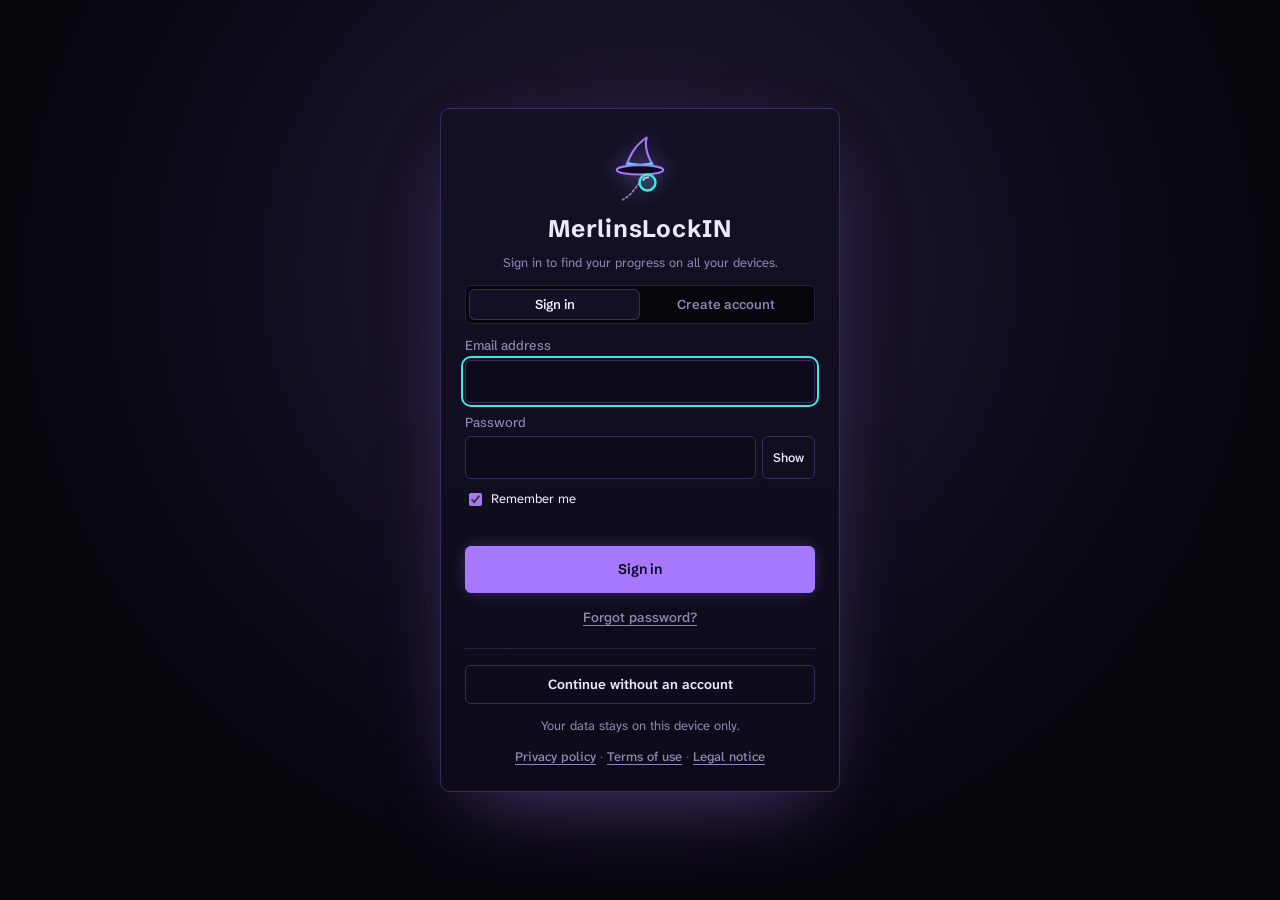
==== commit 8322cde0: "Restore MerlinsLockIN index.html (Calisthenix file uploaded by mistake)" ====
--- a/index.html
+++ b/index.html
@@ -1,24666 +1,416 @@
-<!DOCTYPE html>
+<!doctype html>
 <html lang="fr">
 <head>
-  <!-- Version autonome : CSS, JS et polices integres. -->
-  <meta charset="UTF-8">
-  <meta name="viewport" content="width=device-width, initial-scale=1.0, viewport-fit=cover">
-  <meta name="theme-color" content="#05070c">
-  <meta name="description" content="Calisthenix — le Système des Porteurs. Transforme ton entraînement au poids du corps en aventure : portes, bêtes, quêtes, chapitres, contrats et évolution.">
-  <title>Calisthenix — Système des Porteurs</title>
-  <link rel="icon" href="data:image/svg+xml,%3Csvg%20xmlns='http://www.w3.org/2000/svg'%20viewBox='0%200%2064%2064'%3E%3Crect%20width='64'%20height='64'%20rx='10'%20fill='%23050810'/%3E%3Cpath%20d='M32%208%2054%2032%2032%2056%2010%2032Z'%20fill='none'%20stroke='%2335e0ff'%20stroke-width='2'/%3E%3Ccircle%20cx='32'%20cy='32'%20r='14'%20fill='none'%20stroke='%2335e0ff'%20stroke-width='1.2'%20stroke-dasharray='3%204'/%3E%3Cpath%20d='M32%2018v28M18%2032h28'%20stroke='%237a5cff'%20stroke-width='1.4'/%3E%3Ccircle%20cx='32'%20cy='32'%20r='3.4'%20fill='%2335e0ff'/%3E%3C/svg%3E">
-  <style data-source="styles.css">
-/* ============================================================
-   CALISTHENIX — Codex des Porteurs
-   Feuille de style : papier, encre, rouille, sceaux de cire
-   ============================================================ */
-
-*, *::before, *::after { box-sizing: border-box; }
-
-:root {
-  /* Papier & encre */
-  --bg: #e6dcc6;
-  --bg-soft: #ece2ce;
-  --paper: #f2ead8;
-  --paper-2: #e9dfc8;
-  --paper-3: #ded0b3;
-  --panel: var(--paper);
-  --panel-2: var(--paper-2);
-  --panel-3: var(--paper-3);
-  --ink: #1f2119;
-  --text: #23251c;
-  --muted: #5b5c4b;
-  --dim: #7c7b67;
-  --line: rgba(31, 33, 25, 0.16);
-  --line-strong: rgba(31, 33, 25, 0.38);
-
-  /* Accents */
-  --rust: #a4402a;
-  --rust-bright: #bd5738;
-  --rust-deep: #7c2e1d;
-  --rust-soft: rgba(164, 64, 42, 0.1);
-  --olive: #58663b;
-  --moss: #77855a;
-  --gold: #a67c2e;
-  --gold-bright: #c9a24a;
-  --danger: #96302f;
-
-  /* Cuir de la couverture */
-  --leather: #191b13;
-  --leather-2: #23261b;
-  --cream: #f3ecdc;
-
-  /* Compatibilité avec les anciens noms */
-  --lime: var(--rust);
-  --lime-bright: var(--rust-bright);
-  --lime-deep: var(--rust-deep);
-  --lime-soft: var(--rust-soft);
-  --violet: #6f4a5e;
-  --cyan: #4d6b63;
-  --amber: var(--gold);
-  --green: var(--olive);
-  --level-debutant: #6f7d46;
-  --level-intermediaire: #b06a2c;
-  --level-pro: #7b4b63;
-
-  --radius: 6px;
-  --font: "IBM Plex Sans", ui-sans-serif, system-ui, -apple-system, "Segoe UI", sans-serif;
-  --font-display: "Fraunces", Georgia, "Times New Roman", serif;
-  --font-mono: "IBM Plex Mono", ui-monospace, "Cascadia Mono", Consolas, monospace;
-  --shadow: 3px 3px 0 rgba(31, 33, 25, 0.09);
-  --grain: url("data:image/svg+xml,%3Csvg xmlns='http://www.w3.org/2000/svg' width='220' height='220'%3E%3Cfilter id='n'%3E%3CfeTurbulence type='fractalNoise' baseFrequency='0.86' numOctaves='3' stitchTiles='stitch'/%3E%3C/filter%3E%3Crect width='220' height='220' filter='url(%23n)' opacity='0.42'/%3E%3C/svg%3E");
-}
-
-html {
-  color-scheme: light;
-  -webkit-text-size-adjust: 100%;
-  scroll-behavior: smooth;
-}
-
-body {
-  margin: 0;
-  min-height: 100dvh;
-  background-color: var(--bg);
-  background-image:
-    radial-gradient(1100px 700px at 88% -8%, rgba(164, 64, 42, 0.08), transparent 60%),
-    radial-gradient(900px 700px at -5% 105%, rgba(88, 102, 59, 0.1), transparent 62%),
-    linear-gradient(180deg, #e9dfca, #e4d9c2 65%, #e0d4bb);
-  color: var(--text);
-  font-family: var(--font);
-  font-size: 15px;
-  line-height: 1.55;
-  -webkit-font-smoothing: antialiased;
-  text-rendering: optimizeLegibility;
-  overflow-x: hidden;
-}
-
-::selection { background: var(--rust); color: var(--cream); }
-
-a { color: inherit; }
-
-/* ---------- Texture de papier ---------- */
-.grain {
-  position: fixed;
-  inset: 0;
-  z-index: 95;
-  pointer-events: none;
-  background-image: var(--grain);
-  background-size: 220px 220px;
-  opacity: 0.16;
-  mix-blend-mode: multiply;
-}
-
-/* ---------- Fond ambient : taches & réglure ---------- */
-.ambient {
-  position: fixed;
-  inset: 0;
-  z-index: 0;
-  pointer-events: none;
-  background:
-    radial-gradient(520px 380px at 12% 4%, rgba(166, 124, 46, 0.1), transparent 68%),
-    radial-gradient(640px 460px at 96% 34%, rgba(164, 64, 42, 0.07), transparent 70%);
-}
-
-.ambient::after {
-  content: "";
-  position: absolute;
-  inset: 0;
-  background-image: repeating-linear-gradient(
-    180deg,
-    transparent 0 27px,
-    rgba(31, 33, 25, 0.035) 27px 28px
-  );
-  -webkit-mask-image: radial-gradient(900px 620px at 55% 0%, #000 5%, transparent 78%);
-  mask-image: radial-gradient(900px 620px at 55% 0%, #000 5%, transparent 78%);
-}
-
-::-webkit-scrollbar { width: 12px; height: 12px; }
-::-webkit-scrollbar-track { background: var(--bg); }
-::-webkit-scrollbar-thumb {
-  background: rgba(31, 33, 25, 0.26);
-  border-radius: 99px;
-  border: 4px solid var(--bg);
-}
-::-webkit-scrollbar-thumb:hover { background: var(--rust); }
-
-/* ---------- Accessibilité ---------- */
-.skip {
-  position: fixed;
-  top: 10px;
-  left: 10px;
-  z-index: 500;
-  padding: 10px 16px;
-  border: 1px solid var(--ink);
-  background: var(--paper);
-  color: var(--ink);
-  font-family: var(--font-mono);
-  font-size: 11px;
-  letter-spacing: 0.1em;
-  text-transform: uppercase;
-  transform: translateY(-160%);
-  transition: transform 0.2s;
-}
-.skip:focus { transform: translateY(0); }
-
-:focus-visible {
-  outline: 2px solid var(--rust);
-  outline-offset: 3px;
-}
-
-/* ============================================================
-   STRUCTURE
-   ============================================================ */
-.app {
-  position: relative;
-  z-index: 1;
-  display: grid;
-  grid-template-columns: 284px minmax(0, 1fr);
-  min-height: 100dvh;
-}
-
-.main {
-  min-width: 0;
-  padding: 42px clamp(24px, 4vw, 60px) 76px;
-}
-
-.views {
-  width: 100%;
-  max-width: 1200px;
-  margin: 0 auto;
-}
-
-.view { display: none; }
-.view.is-active {
-  display: block;
-  animation: pageIn 0.5s cubic-bezier(0.22, 0.7, 0.24, 1);
-}
-
-@keyframes pageIn {
-  0% { opacity: 0; transform: translateY(14px) rotate(-0.15deg); }
-  100% { opacity: 1; transform: none; }
-}
-
-/* ============================================================
-   SIDEBAR — le dos du carnet
-   ============================================================ */
-.sidebar {
-  position: sticky;
-  top: 0;
-  align-self: start;
-  height: 100dvh;
-  display: flex;
-  flex-direction: column;
-  gap: 24px;
-  padding: 30px 22px 24px;
-  background:
-    radial-gradient(130% 70% at 0% 0%, rgba(201, 162, 74, 0.09), transparent 58%),
-    radial-gradient(110% 60% at 100% 100%, rgba(164, 64, 42, 0.12), transparent 60%),
-    linear-gradient(100deg, #121409, #1d2015 55%, #171a11);
-  color: var(--cream);
-  border-right: 1px solid #0c0d08;
-  box-shadow: inset -1px 0 0 rgba(201, 162, 74, 0.16), 8px 0 34px rgba(31, 33, 25, 0.12);
-}
-
-.sidebar::before {
-  content: "";
-  position: absolute;
-  top: 14px;
-  bottom: 14px;
-  right: 7px;
-  width: 1px;
-  background-image: repeating-linear-gradient(180deg, rgba(243, 236, 220, 0.24) 0 4px, transparent 4px 10px);
-  opacity: 0.5;
-  pointer-events: none;
-}
-
-.brand {
-  display: flex;
-  align-items: center;
-  gap: 13px;
-  padding: 2px 3px 18px;
-  text-decoration: none;
-  color: inherit;
-  border-bottom: 1px solid rgba(243, 236, 220, 0.13);
-  position: relative;
-}
-.brand:focus-visible { outline-color: var(--gold-bright); }
-
-.brand-mark {
-  display: grid;
-  place-items: center;
-  width: 46px;
-  height: 46px;
-  flex: none;
-  border-radius: 50%;
-  color: var(--cream);
-  background:
-    radial-gradient(circle at 32% 26%, rgba(255, 255, 255, 0.22), transparent 55%),
-    linear-gradient(150deg, var(--rust-bright), var(--rust-deep));
-  border: 1px solid rgba(243, 236, 220, 0.5);
-  box-shadow: 0 0 0 3px rgba(164, 64, 42, 0.16), 0 7px 16px rgba(0, 0, 0, 0.35);
-}
-.brand-mark svg { width: 27px; height: 27px; }
-
-.brand-text { display: flex; flex-direction: column; line-height: 1.15; min-width: 0; }
-.brand-text strong {
-  font-family: var(--font-display);
-  font-size: 19px;
-  font-weight: 600;
-  letter-spacing: 0.015em;
-  font-variation-settings: "SOFT" 40, "WONK" 1;
-}
-.brand-text small {
-  margin-top: 4px;
-  font-family: var(--font-mono);
-  font-size: 8px;
-  font-weight: 500;
-  letter-spacing: 0.23em;
-  color: var(--gold-bright);
-}
-
-/* ---------- Carte joueur ---------- */
-.player-mini {
-  padding: 15px 14px 13px;
-  border: 1px solid rgba(243, 236, 220, 0.17);
-  border-radius: 3px 9px 4px 10px;
-  background: rgba(243, 236, 220, 0.045);
-  position: relative;
-}
-
-.pm-top { display: flex; align-items: center; gap: 10px; }
-
-.pm-avatar {
-  display: grid;
-  place-items: center;
-  width: 38px;
-  height: 38px;
-  flex: none;
-  border-radius: 50%;
-  font-size: 17px;
-  background: rgba(243, 236, 220, 0.08);
-  border: 1px dashed rgba(243, 236, 220, 0.34);
-}
-
-.pm-info { display: flex; flex-direction: column; min-width: 0; flex: 1; }
-.pm-name {
-  font-family: var(--font-display);
-  font-size: 16.5px;
-  font-weight: 500;
-  white-space: nowrap;
-  overflow: hidden;
-  text-overflow: ellipsis;
-}
-.pm-rank {
-  font-family: var(--font-mono);
-  font-size: 8.5px;
-  letter-spacing: 0.16em;
-  text-transform: uppercase;
-  color: var(--gold-bright);
-  margin-top: 2px;
-}
-.pm-level {
-  font-family: var(--font-mono);
-  font-size: 9.5px;
-  letter-spacing: 0.05em;
-  color: var(--cream);
-  border: 1px solid rgba(243, 236, 220, 0.3);
-  padding: 4px 7px;
-  border-radius: 2px;
-  white-space: nowrap;
-}
-
-.xp-bar {
-  height: 7px;
-  margin-top: 12px;
-  border: 1px solid rgba(243, 236, 220, 0.22);
-  background: rgba(0, 0, 0, 0.24);
-  overflow: hidden;
-}
-.xp-fill {
-  height: 100%;
-  width: 0;
-  background:
-    repeating-linear-gradient(45deg, rgba(0, 0, 0, 0.16) 0 3px, transparent 3px 7px),
-    linear-gradient(90deg, #b98f3c, #e0bd68);
-  transition: width 0.85s cubic-bezier(0.22, 0.8, 0.2, 1);
-}
-.xp-label {
-  display: flex;
-  justify-content: space-between;
-  gap: 8px;
-  margin-top: 7px;
-  font-family: var(--font-mono);
-  font-size: 8px;
-  letter-spacing: 0.04em;
-  color: rgba(243, 236, 220, 0.55);
-}
-.xp-label strong { color: var(--gold-bright); font-weight: 500; }
-
-/* ---------- Navigation ---------- */
-.side-nav { display: flex; flex-direction: column; gap: 3px; }
-
-.nav-item {
-  position: relative;
-  display: flex;
-  align-items: center;
-  gap: 12px;
-  width: 100%;
-  padding: 11px 12px;
-  border: 1px solid transparent;
-  border-radius: 2px 6px 3px 7px;
-  background: transparent;
-  color: rgba(243, 236, 220, 0.6);
-  font-family: var(--font-mono);
-  font-size: 10px;
-  font-weight: 500;
-  letter-spacing: 0.19em;
-  text-transform: uppercase;
-  text-align: left;
-  cursor: pointer;
-  transition: color 0.18s, background 0.18s, border-color 0.18s;
-}
-.nav-item svg { width: 19px; height: 19px; flex: none; opacity: 0.85; }
-.nav-item:hover {
-  color: var(--cream);
-  background: rgba(243, 236, 220, 0.05);
-  border-color: rgba(243, 236, 220, 0.1);
-}
-.nav-item[aria-current="page"] {
-  color: var(--cream);
-  background: rgba(243, 236, 220, 0.07);
-  border-color: rgba(201, 162, 74, 0.28);
-}
-.nav-item[aria-current="page"]::before {
-  content: "";
-  position: absolute;
-  left: -1px;
-  top: 11px;
-  bottom: 11px;
-  width: 2px;
-  background: var(--gold-bright);
-}
-.nav-item[aria-current="page"] svg { color: var(--gold-bright); opacity: 1; }
-
-.side-foot { margin-top: auto; display: flex; flex-direction: column; gap: 10px; }
-
-.streak-mini {
-  display: flex;
-  align-items: center;
-  gap: 8px;
-  padding-top: 14px;
-  border-top: 1px solid rgba(243, 236, 220, 0.12);
-  font-family: var(--font-mono);
-  font-size: 9px;
-  letter-spacing: 0.08em;
-  text-transform: uppercase;
-  color: rgba(243, 236, 220, 0.55);
-}
-.streak-mini strong { color: var(--gold-bright); font-weight: 600; }
-.flame { font-size: 11px; filter: grayscale(0.3); }
-
-.side-version {
-  margin: 0;
-  font-family: var(--font-mono);
-  font-size: 8px;
-  letter-spacing: 0.12em;
-  text-transform: uppercase;
-  color: rgba(243, 236, 220, 0.3);
-}
-
-/* ============================================================
-   EN-TÊTE & NAV MOBILE
-   ============================================================ */
-.mobile-header, .mobile-nav { display: none; }
-
-.mobile-header {
-  position: sticky;
-  top: 0;
-  z-index: 60;
-  align-items: center;
-  justify-content: space-between;
-  gap: 12px;
-  height: 64px;
-  padding: 0 16px;
-  background: rgba(242, 234, 216, 0.93);
-  border-bottom: 1px solid var(--line-strong);
-  backdrop-filter: blur(10px);
-  -webkit-backdrop-filter: blur(10px);
-  box-shadow: 0 3px 0 rgba(31, 33, 25, 0.06);
-}
-.mh-brand {
-  display: flex;
-  align-items: center;
-  gap: 10px;
-  text-decoration: none;
-  color: var(--ink);
-  min-width: 0;
-}
-.mh-brand .brand-mark {
-  width: 34px;
-  height: 34px;
-  box-shadow: none;
-  border-color: var(--rust-deep);
-}
-.mh-brand .brand-mark svg { width: 20px; height: 20px; }
-.mh-brand strong {
-  font-family: var(--font-display);
-  font-size: 16px;
-  font-weight: 600;
-  letter-spacing: 0.02em;
-  white-space: nowrap;
-}
-.mh-right { display: flex; align-items: center; gap: 12px; }
-
-.mh-level {
-  display: flex;
-  align-items: center;
-  gap: 7px;
-  padding: 3px 9px 3px 3px;
-  border: 1px solid var(--line-strong);
-  background: var(--paper-2);
-}
-.mh-level b {
-  display: grid;
-  place-items: center;
-  width: 25px;
-  height: 25px;
-  background: var(--rust);
-  color: var(--cream);
-  font-family: var(--font-display);
-  font-size: 13px;
-  font-weight: 600;
-}
-.mh-level span {
-  font-family: var(--font-mono);
-  font-size: 8px;
-  font-weight: 500;
-  color: var(--rust);
-  letter-spacing: 0.12em;
-}
-.mh-streak {
-  font-family: var(--font-mono);
-  font-size: 9.5px;
-  font-weight: 600;
-  color: var(--rust);
-  letter-spacing: 0.04em;
-}
-
-.mobile-nav {
-  position: fixed;
-  z-index: 80;
-  left: 0;
-  right: 0;
-  bottom: 0;
-  grid-template-columns: repeat(4, 1fr);
-  gap: 2px;
-  padding: 7px 10px calc(7px + env(safe-area-inset-bottom));
-  background: rgba(242, 234, 216, 0.96);
-  border-top: 1px solid var(--line-strong);
-  backdrop-filter: blur(12px);
-  -webkit-backdrop-filter: blur(12px);
-  box-shadow: 0 -6px 18px rgba(31, 33, 25, 0.08);
-}
-.mn-item {
-  position: relative;
-  display: flex;
-  flex-direction: column;
-  align-items: center;
-  gap: 4px;
-  padding: 7px 0 4px;
-  border: 0;
-  background: transparent;
-  color: var(--dim);
-  font-family: var(--font-mono);
-  font-size: 8.5px;
-  font-weight: 500;
-  letter-spacing: 0.1em;
-  text-transform: uppercase;
-  cursor: pointer;
-  transition: color 0.18s;
-}
-.mn-item svg { width: 20px; height: 20px; }
-.mn-item[aria-current="page"] { color: var(--rust); }
-.mn-item[aria-current="page"]::after {
-  content: "";
-  position: absolute;
-  top: 0;
-  width: 18px;
-  height: 3px;
-  background: var(--rust);
-}
-
-/* ============================================================
-   BOUTONS
-   ============================================================ */
-.btn {
-  display: inline-flex;
-  align-items: center;
-  justify-content: center;
-  gap: 8px;
-  padding: 11px 18px;
-  border: 1px solid var(--ink);
-  background: transparent;
-  color: var(--ink);
-  font-family: var(--font-mono);
-  font-size: 10px;
-  font-weight: 500;
-  letter-spacing: 0.13em;
-  text-transform: uppercase;
-  cursor: pointer;
-  border-radius: 2px;
-  box-shadow: 3px 3px 0 rgba(31, 33, 25, 0.18);
-  transition: transform 0.14s, box-shadow 0.14s, background 0.16s, color 0.16s;
-}
-.btn:hover {
-  transform: translate(-1px, -1px);
-  box-shadow: 4px 4px 0 rgba(31, 33, 25, 0.22);
-}
-.btn:active {
-  transform: translate(2px, 2px);
-  box-shadow: 1px 1px 0 rgba(31, 33, 25, 0.2);
-}
-.btn-lime {
-  background: var(--rust);
-  border-color: var(--rust-deep);
-  color: var(--cream);
-  box-shadow: 3px 3px 0 var(--rust-deep);
-}
-.btn-lime:hover { background: var(--rust-bright); box-shadow: 4px 4px 0 var(--rust-deep); }
-.btn-ghost { background: var(--paper); }
-.btn-ghost:hover { background: var(--paper-2); }
-.btn-danger { background: transparent; border-color: var(--danger); color: var(--danger); box-shadow: 3px 3px 0 rgba(150, 48, 47, 0.18); }
-.btn-danger:hover { background: rgba(150, 48, 47, 0.07); }
-.btn-sm { padding: 8px 13px; font-size: 9px; letter-spacing: 0.1em; }
-.btn:disabled { opacity: 0.45; cursor: not-allowed; transform: none; }
-
-.icon-btn {
-  display: inline-grid;
-  place-items: center;
-  width: 32px;
-  height: 32px;
-  padding: 0;
-  border: 1px solid transparent;
-  background: transparent;
-  color: var(--dim);
-  cursor: pointer;
-  border-radius: 3px;
-  transition: color 0.16s, background 0.16s, border-color 0.16s;
-}
-.icon-btn svg { width: 17px; height: 17px; }
-.icon-btn:hover { color: var(--rust); background: var(--rust-soft); border-color: rgba(164, 64, 42, 0.24); }
-
-/* ============================================================
-   CARTES
-   ============================================================ */
-.card {
-  position: relative;
-  padding: 24px;
-  border: 1px solid var(--line-strong);
-  border-radius: 3px 10px 4px 11px;
-  background: var(--paper);
-  box-shadow: var(--shadow);
-}
-
-.card-head {
-  display: flex;
-  align-items: center;
-  justify-content: space-between;
-  gap: 12px;
-  margin-bottom: 16px;
-}
-
-.card-title {
-  display: flex;
-  align-items: center;
-  gap: 9px;
-  margin: 0;
-  font-family: var(--font-mono);
-  font-size: 10.5px;
-  font-weight: 500;
-  letter-spacing: 0.16em;
-  text-transform: uppercase;
-  color: var(--ink);
-}
-.card-title .dot {
-  width: 6px;
-  height: 6px;
-  background: var(--rust);
-  transform: rotate(45deg);
-  flex: none;
-}
-
-.card-link {
-  border: 0;
-  background: none;
-  color: var(--muted);
-  font-family: var(--font-mono);
-  font-size: 9px;
-  font-weight: 500;
-  letter-spacing: 0.08em;
-  text-transform: uppercase;
-  cursor: pointer;
-  padding: 5px 2px;
-  border-bottom: 1px solid transparent;
-  transition: color 0.16s, border-color 0.16s;
-}
-.card-link:hover { color: var(--rust); border-color: var(--rust); }
-
-/* ============================================================
-   TITRES DE PAGE & SECTIONS
-   ============================================================ */
-.page-head {
-  display: flex;
-  align-items: flex-end;
-  justify-content: space-between;
-  gap: 20px;
-  margin-bottom: 26px;
-}
-
-.eyebrow {
-  display: inline-flex;
-  align-items: center;
-  gap: 8px;
-  font-family: var(--font-mono);
-  font-size: 9px;
-  font-weight: 500;
-  letter-spacing: 0.24em;
-  text-transform: uppercase;
-  color: var(--rust);
-}
-.eyebrow::before {
-  content: "";
-  width: 16px;
-  height: 1px;
-  background: var(--rust);
-}
-
-.page-title {
-  margin: 10px 0 8px;
-  font-family: var(--font-display);
-  font-size: clamp(32px, 4vw, 46px);
-  font-weight: 500;
-  line-height: 1.02;
-  letter-spacing: -0.02em;
-  font-variation-settings: "SOFT" 50, "WONK" 1;
-}
-.page-title em {
-  font-style: italic;
-  color: var(--rust);
-  text-decoration: underline;
-  text-decoration-thickness: 1px;
-  text-underline-offset: 7px;
-  text-decoration-color: rgba(164, 64, 42, 0.4);
-}
-.page-sub {
-  margin: 0;
-  max-width: 66ch;
-  color: var(--muted);
-  font-size: 14px;
-}
-.head-actions { display: flex; gap: 8px; flex-wrap: wrap; justify-content: flex-end; }
-
-.section-head {
-  display: flex;
-  align-items: flex-end;
-  justify-content: space-between;
-  gap: 16px;
-  margin: 34px 0 14px;
-  padding-bottom: 9px;
-  border-bottom: 1px solid var(--line);
-}
-.section-title {
-  margin: 0;
-  font-family: var(--font-display);
-  font-size: 22px;
-  font-weight: 500;
-  letter-spacing: -0.01em;
-}
-.section-sub {
-  margin: 3px 0 0;
-  font-family: var(--font-mono);
-  font-size: 9px;
-  letter-spacing: 0.1em;
-  text-transform: uppercase;
-  color: var(--dim);
-}
-
-/* ============================================================
-   CHIPS, FILTRES, FORMULAIRES
-   ============================================================ */
-.chip {
-  display: inline-flex;
-  align-items: center;
-  gap: 4px;
-  height: 20px;
-  padding: 0 7px;
-  border: 1px solid var(--line);
-  border-radius: 2px;
-  background: rgba(31, 33, 25, 0.025);
-  font-family: var(--font-mono);
-  font-size: 8.5px;
-  font-weight: 500;
-  letter-spacing: 0.07em;
-  text-transform: uppercase;
-  color: var(--muted);
-  white-space: nowrap;
-}
-.chip-level {
-  color: var(--lvl, var(--lime));
-  border-color: color-mix(in srgb, var(--lvl, var(--lime)) 45%, transparent);
-  background: color-mix(in srgb, var(--lvl, var(--lime)) 9%, transparent);
-  font-size: 8px;
-  letter-spacing: 0.1em;
-}
-
-.filters { display: flex; gap: 6px; flex-wrap: wrap; }
-
-.filter-btn {
-  display: inline-flex;
-  align-items: center;
-  gap: 6px;
-  padding: 7px 11px;
-  border: 1px solid var(--line-strong);
-  border-radius: 2px;
-  background: transparent;
-  color: var(--muted);
-  font-family: var(--font-mono);
-  font-size: 9px;
-  font-weight: 500;
-  letter-spacing: 0.09em;
-  text-transform: uppercase;
-  cursor: pointer;
-  transition: color 0.16s, background 0.16s, border-color 0.16s;
-}
-.filter-btn:hover { color: var(--ink); border-color: var(--ink); }
-.filter-btn[aria-pressed="true"] {
-  background: var(--ink);
-  border-color: var(--ink);
-  color: var(--paper);
-}
-.filter-btn .n {
-  font-size: 8px;
-  opacity: 0.65;
-  border-left: 1px solid currentColor;
-  padding-left: 5px;
-}
-
-.field { display: flex; flex-direction: column; gap: 6px; min-width: 0; }
-.field > span {
-  font-family: var(--font-mono);
-  font-size: 8.5px;
-  font-weight: 500;
-  letter-spacing: 0.13em;
-  text-transform: uppercase;
-  color: var(--muted);
-}
-
-.input, .select {
-  width: 100%;
-  padding: 10px 12px;
-  border: 1px solid var(--line-strong);
-  border-radius: 2px;
-  background: var(--paper-2);
-  color: var(--ink);
-  font-family: var(--font);
-  font-size: 14px;
-  transition: border-color 0.16s, background 0.16s, box-shadow 0.16s;
-}
-.input::placeholder { color: var(--dim); }
-.input:focus, .select:focus {
-  outline: none;
-  border-color: var(--rust);
-  background: var(--paper);
-  box-shadow: 2px 2px 0 rgba(164, 64, 42, 0.16);
-}
-.select { appearance: none; cursor: pointer; padding-right: 30px; }
-
-/* Segmented control */
-.segmented {
-  display: inline-flex;
-  border: 1px solid var(--line-strong);
-  border-radius: 2px;
-  overflow: hidden;
-  background: var(--paper-2);
-}
-.seg {
-  padding: 8px 12px;
-  border: 0;
-  border-right: 1px solid var(--line);
-  background: transparent;
-  color: var(--muted);
-  font-family: var(--font-mono);
-  font-size: 9px;
-  font-weight: 500;
-  letter-spacing: 0.06em;
-  text-transform: uppercase;
-  cursor: pointer;
-  transition: background 0.16s, color 0.16s;
-  white-space: nowrap;
-}
-.seg:last-child { border-right: 0; }
-.seg:hover { background: rgba(31, 33, 25, 0.06); color: var(--ink); }
-.seg[aria-pressed="true"] { background: var(--lvl-color, var(--rust)); color: var(--cream); }
-
-/* Barres de progression */
-.progress {
-  height: 6px;
-  border: 1px solid var(--line);
-  border-radius: 99px;
-  background: rgba(31, 33, 25, 0.08);
-  overflow: hidden;
-}
-.progress-fill {
-  height: 100%;
-  width: 0;
-  border-radius: 99px;
-  background:
-    repeating-linear-gradient(45deg, rgba(0, 0, 0, 0.1) 0 3px, transparent 3px 6px),
-    linear-gradient(90deg, var(--rust-deep), var(--rust-bright));
-  transition: width 0.9s cubic-bezier(0.22, 0.8, 0.2, 1);
-}
-
-/* Interrupteur */
-.switch {
-  position: relative;
-  width: 48px;
-  height: 26px;
-  flex: none;
-  padding: 0;
-  border: 1px solid var(--line-strong);
-  border-radius: 99px;
-  background: var(--paper-3);
-  cursor: pointer;
-  transition: background 0.2s, border-color 0.2s;
-}
-.switch::after {
-  content: "";
-  position: absolute;
-  top: 3px;
-  left: 3px;
-  width: 18px;
-  height: 18px;
-  border-radius: 50%;
-  background: var(--paper);
-  border: 1px solid var(--line-strong);
-  transition: transform 0.22s cubic-bezier(0.22, 1.2, 0.4, 1);
-}
-.switch[aria-checked="true"] { background: var(--rust); border-color: var(--rust-deep); }
-.switch[aria-checked="true"]::after { transform: translateX(22px); background: var(--cream); }
-
-/* État vide */
-.empty {
-  display: flex;
-  flex-direction: column;
-  align-items: center;
-  gap: 7px;
-  padding: 34px 20px;
-  border: 1px dashed var(--line-strong);
-  border-radius: 3px 9px 4px 10px;
-  background: rgba(31, 33, 25, 0.018);
-  text-align: center;
-}
-.empty-icon { font-size: 28px; opacity: 0.8; filter: saturate(0.6); }
-.empty-title {
-  font-family: var(--font-display);
-  font-size: 19px;
-  font-weight: 500;
-}
-.empty-text { font-size: 12.5px; color: var(--muted); max-width: 40ch; margin-bottom: 6px; }
-
-.import-input { display: none; }
-
-/* ============================================================
-   HERO / QG
-   ============================================================ */
-.hero {
-  position: relative;
-  overflow: hidden;
-  display: grid;
-  grid-template-columns: minmax(0, 1fr) auto;
-  align-items: center;
-  gap: clamp(24px, 3vw, 44px);
-  margin-bottom: 16px;
-  padding: clamp(26px, 3.4vw, 44px);
-  border: 1px solid var(--line-strong);
-  border-radius: 3px 18px 5px 20px;
-  background:
-    radial-gradient(120% 130% at 100% 0%, rgba(164, 64, 42, 0.09), transparent 56%),
-    radial-gradient(90% 120% at 0% 100%, rgba(166, 124, 46, 0.09), transparent 60%),
-    var(--paper);
-  box-shadow: 4px 5px 0 rgba(31, 33, 25, 0.07);
-}
-.hero::before {
-  content: "";
-  position: absolute;
-  inset: 9px;
-  border: 1px dashed rgba(164, 64, 42, 0.26);
-  border-radius: 2px 13px 3px 14px;
-  pointer-events: none;
-}
-.hero::after {
-  content: "ORDRE DES PORTEURS";
-  position: absolute;
-  right: 18px;
-  bottom: 16px;
-  padding: 4px 9px;
-  border: 1px double rgba(164, 64, 42, 0.34);
-  color: rgba(164, 64, 42, 0.5);
-  font-family: var(--font-mono);
-  font-size: 7px;
-  letter-spacing: 0.22em;
-  transform: rotate(-2.5deg);
-  pointer-events: none;
-}
-
-.hero-copy { position: relative; z-index: 1; min-width: 0; }
-
-.hero-tag {
-  display: inline-flex;
-  align-items: center;
-  gap: 8px;
-  padding-bottom: 7px;
-  border-bottom: 1px solid rgba(164, 64, 42, 0.35);
-  color: var(--rust);
-  font-family: var(--font-mono);
-  font-size: 9px;
-  font-weight: 500;
-  letter-spacing: 0.2em;
-  text-transform: uppercase;
-}
-.hero-tag .pulse {
-  width: 5px;
-  height: 5px;
-  background: var(--rust);
-  transform: rotate(45deg);
-  animation: pulse 2.6s infinite;
-}
-@keyframes pulse {
-  0% { box-shadow: 0 0 0 0 rgba(164, 64, 42, 0.5); }
-  70% { box-shadow: 0 0 0 7px rgba(164, 64, 42, 0); }
-  100% { box-shadow: 0 0 0 0 rgba(164, 64, 42, 0); }
-}
-
-.hero h1 {
-  margin: 18px 0 12px;
-  font-family: var(--font-display);
-  font-size: clamp(34px, 4.4vw, 56px);
-  line-height: 0.99;
-  letter-spacing: -0.025em;
-  font-weight: 500;
-  font-variation-settings: "SOFT" 60, "WONK" 1;
-}
-.hero h1 em {
-  font-style: italic;
-  color: var(--rust);
-}
-.hero p {
-  margin: 0;
-  max-width: 48ch;
-  color: var(--muted);
-  font-size: 14.5px;
-}
-
-.hero-actions { display: flex; gap: 10px; flex-wrap: wrap; margin-top: 24px; }
-
-.hero-chips {
-  display: flex;
-  gap: 16px;
-  flex-wrap: wrap;
-  margin-top: 22px;
-  padding-top: 16px;
-  border-top: 1px dashed var(--line-strong);
-}
-.hero-chip {
-  display: inline-flex;
-  align-items: baseline;
-  gap: 6px;
-  font-family: var(--font-mono);
-  font-size: 8.5px;
-  letter-spacing: 0.08em;
-  text-transform: uppercase;
-  color: var(--dim);
-}
-.hero-chip strong {
-  font-family: var(--font-display);
-  font-size: 17px;
-  font-weight: 500;
-  font-style: italic;
-  color: var(--ink);
-  letter-spacing: 0;
-}
-.hero-chip + .hero-chip::before {
-  content: "·";
-  margin-right: 10px;
-  color: var(--rust);
-}
-
-.hero-right {
-  position: relative;
-  z-index: 1;
-  display: flex;
-  flex-direction: column;
-  align-items: center;
-  gap: 14px;
-  flex: none;
-}
-.hero-chapter {
-  max-width: 210px;
-  margin: 0;
-  text-align: center;
-  font-family: var(--font-mono);
-  font-size: 8.5px;
-  letter-spacing: 0.12em;
-  text-transform: uppercase;
-  color: var(--muted);
-  line-height: 1.7;
-}
-.hero-chapter strong { color: var(--rust); font-weight: 600; }
-
-/* ---------- Anneau de niveau : cadran gravé ---------- */
-.level-ring {
-  position: relative;
-  z-index: 1;
-  width: 212px;
-  height: 212px;
-  flex: none;
-  display: grid;
-  place-items: center;
-}
-.level-ring::before {
-  content: "";
-  position: absolute;
-  inset: 24px;
-  border-radius: 50%;
-  background:
-    radial-gradient(circle at 38% 30%, rgba(255, 255, 255, 0.5), transparent 60%),
-    var(--paper-2);
-  box-shadow: inset 0 0 0 1px var(--line), inset 0 0 18px rgba(31, 33, 25, 0.06);
-}
-.ring-svg { position: absolute; inset: 0; width: 100%; height: 100%; transform: rotate(-90deg); }
-.ring-track { fill: none; stroke: rgba(31, 33, 25, 0.13); stroke-width: 7; }
-.ring-progress {
-  fill: none;
-  stroke: var(--rust);
-  stroke-width: 7;
-  stroke-linecap: butt;
-  transition: stroke-dashoffset 1s cubic-bezier(0.22, 0.8, 0.2, 1);
-}
-.ring-ticks { fill: none; stroke: rgba(31, 33, 25, 0.24); stroke-width: 1; stroke-dasharray: 1 6.4; }
-
-.ring-center { position: relative; text-align: center; line-height: 1; }
-.ring-kicker {
-  display: block;
-  font-family: var(--font-mono);
-  font-size: 7.5px;
-  font-weight: 500;
-  letter-spacing: 0.28em;
-  color: var(--dim);
-  margin-bottom: 6px;
-}
-.ring-level {
-  display: block;
-  font-family: var(--font-display);
-  font-size: 62px;
-  font-weight: 500;
-  letter-spacing: -0.04em;
-  color: var(--ink);
-  line-height: 0.9;
-  font-variant-numeric: lining-nums;
-}
-.ring-level small { font-size: 24px; color: var(--rust); letter-spacing: 0; }
-.ring-rank {
-  display: block;
-  margin-top: 8px;
-  font-family: var(--font-mono);
-  font-size: 8px;
-  font-weight: 500;
-  letter-spacing: 0.16em;
-  text-transform: uppercase;
-  color: var(--rust);
-}
-.ring-xp {
-  position: absolute;
-  bottom: -2px;
-  left: 50%;
-  transform: translateX(-50%) rotate(-1.5deg);
-  padding: 4px 10px;
-  border: 1px solid var(--line-strong);
-  background: var(--paper);
-  box-shadow: 2px 2px 0 rgba(31, 33, 25, 0.12);
-  font-family: var(--font-mono);
-  font-size: 8.5px;
-  font-weight: 500;
-  color: var(--muted);
-  letter-spacing: 0.06em;
-  white-space: nowrap;
-  z-index: 2;
-}
-
-/* ============================================================
-   STATS — fiches d'index
-   ============================================================ */
-.stats-grid {
-  display: grid;
-  grid-template-columns: repeat(4, minmax(0, 1fr));
-  gap: 12px;
-  margin-bottom: 16px;
-}
-
-.stat-card {
-  position: relative;
-  overflow: hidden;
-  padding: 17px 17px 14px;
-  border: 1px solid var(--line-strong);
-  border-radius: 2px 9px 3px 10px;
-  background: var(--paper);
-  box-shadow: 3px 3px 0 rgba(31, 33, 25, 0.07);
-  transition: transform 0.16s, box-shadow 0.16s;
-}
-.stat-card:hover { transform: translate(-1px, -1px); box-shadow: 4px 4px 0 rgba(31, 33, 25, 0.11); }
-.stat-card::after {
-  content: "";
-  position: absolute;
-  top: 0;
-  left: 17px;
-  width: 34px;
-  height: 3px;
-  background: var(--stat-color, var(--rust));
-}
-
-.stat-icon {
-  display: grid;
-  place-items: center;
-  width: 32px;
-  height: 32px;
-  margin-bottom: 12px;
-  border: 1px solid color-mix(in srgb, var(--stat-color, var(--rust)) 42%, transparent);
-  border-radius: 2px;
-  font-size: 15px;
-  background: color-mix(in srgb, var(--stat-color, var(--rust)) 9%, transparent);
-  filter: saturate(0.85);
-}
-.stat-value {
-  font-family: var(--font-display);
-  font-size: 31px;
-  font-weight: 500;
-  line-height: 1;
-  letter-spacing: -0.02em;
-  font-variant-numeric: lining-nums tabular-nums;
-}
-.stat-value small {
-  font-family: var(--font-mono);
-  font-size: 11px;
-  font-weight: 400;
-  letter-spacing: 0;
-  color: var(--dim);
-  margin-left: 3px;
-}
-.stat-label {
-  margin-top: 6px;
-  font-family: var(--font-mono);
-  font-size: 8.5px;
-  font-weight: 500;
-  letter-spacing: 0.13em;
-  text-transform: uppercase;
-  color: var(--muted);
-}
-.stat-foot {
-  margin-top: 9px;
-  padding-top: 8px;
-  border-top: 1px dotted var(--line);
-  font-size: 11px;
-  color: var(--dim);
-}
-.stat-foot strong { color: color-mix(in srgb, var(--stat-color, var(--rust)) 78%, var(--ink)); font-weight: 600; }
-
-/* ============================================================
-   SEMAINE : BÊTE & SERMENT
-   ============================================================ */
-.week-grid {
-  display: grid;
-  grid-template-columns: minmax(0, 1.5fr) minmax(0, 1fr);
-  gap: 16px;
-  margin-bottom: 16px;
-  align-items: stretch;
-}
-
-/* ---------- La bête de la semaine ---------- */
-.boss-card {
-  position: relative;
-  overflow: hidden;
-  display: flex;
-  flex-direction: column;
-  padding: 22px 24px;
-  border: 1px solid #0e100a;
-  border-radius: 3px 14px 4px 16px;
-  background:
-    radial-gradient(85% 120% at 96% 6%, rgba(164, 64, 42, 0.34), transparent 58%),
-    radial-gradient(70% 100% at 6% 110%, rgba(201, 162, 74, 0.12), transparent 60%),
-    linear-gradient(155deg, #24271c, #171911 58%, #1c1f15);
-  color: var(--cream);
-  box-shadow: 5px 6px 0 rgba(31, 33, 25, 0.16);
-}
-.boss-card::before {
-  content: "";
-  position: absolute;
-  inset: 8px;
-  border: 1px dashed rgba(243, 236, 220, 0.15);
-  border-radius: 2px 10px 3px 11px;
-  pointer-events: none;
-}
-.boss-card::after {
-  content: "";
-  position: absolute;
-  inset: 0;
-  background-image: var(--grain);
-  opacity: 0.14;
-  mix-blend-mode: overlay;
-  pointer-events: none;
-}
-
-.boss-head {
-  position: relative;
-  z-index: 1;
-  display: flex;
-  align-items: flex-start;
-  justify-content: space-between;
-  gap: 14px;
-  margin-bottom: 16px;
-}
-.boss-kicker {
-  display: block;
-  font-family: var(--font-mono);
-  font-size: 8px;
-  letter-spacing: 0.22em;
-  text-transform: uppercase;
-  color: var(--gold-bright);
-}
-.boss-name {
-  margin: 6px 0 0;
-  font-family: var(--font-display);
-  font-size: 25px;
-  font-weight: 500;
-  line-height: 1.05;
-  letter-spacing: -0.01em;
-}
-.boss-name em { display: block; font-size: 13px; font-style: italic; font-weight: 400; color: rgba(243, 236, 220, 0.6); margin-top: 4px; }
-.boss-days {
-  flex: none;
-  padding-left: 14px;
-  border-left: 1px dashed rgba(243, 236, 220, 0.22);
-  text-align: right;
-}
-.boss-days b {
-  display: block;
-  font-family: var(--font-display);
-  font-size: 25px;
-  font-weight: 500;
-  line-height: 1;
-  color: var(--gold-bright);
-}
-.boss-days span {
-  display: block;
-  margin-top: 4px;
-  font-family: var(--font-mono);
-  font-size: 7px;
-  letter-spacing: 0.14em;
-  text-transform: uppercase;
-  color: rgba(243, 236, 220, 0.45);
-}
-
-.boss-main {
-  position: relative;
-  z-index: 1;
-  display: grid;
-  grid-template-columns: 104px minmax(0, 1fr);
-  align-items: center;
-  gap: 18px;
-  flex: 1;
-}
-
-.boss-sigil {
-  position: relative;
-  width: 104px;
-  height: 104px;
-  display: grid;
-  place-items: center;
-  filter: drop-shadow(0 0 14px rgba(164, 64, 42, 0.35));
-  animation: sigilBreathe 7s ease-in-out infinite;
-}
-.boss-sigil svg { width: 100%; height: 100%; overflow: visible; }
-.bs-outer { fill: none; stroke: rgba(243, 236, 220, 0.22); stroke-width: 1; }
-.bs-outer-2 { fill: none; stroke: rgba(243, 236, 220, 0.12); stroke-width: 1; stroke-dasharray: 2 5; }
-.bs-ring {
-  fill: rgba(164, 64, 42, 0.16);
-  stroke: var(--rust-bright);
-  stroke-width: 1.4;
-}
-.bs-spike { stroke: var(--rust-bright); stroke-width: 1.1; stroke-linecap: round; opacity: 0.75; }
-.bs-crack { stroke: rgba(243, 236, 220, 0.7); stroke-width: 1; fill: none; stroke-linecap: round; }
-.bs-core { fill: var(--rust-bright); }
-.bs-eye { fill: #1a1108; }
-.boss-sigil.is-broken { animation: none; opacity: 0.55; }
-.boss-sigil.is-broken .bs-ring { stroke: rgba(243, 236, 220, 0.3); fill: rgba(243, 236, 220, 0.04); }
-.boss-sigil.is-broken .bs-crack { stroke: var(--gold-bright); }
-
-.boss-body { min-width: 0; }
-.boss-lore {
-  margin: 0 0 12px;
-  font-family: var(--font-display);
-  font-style: italic;
-  font-size: 13.5px;
-  line-height: 1.45;
-  color: rgba(243, 236, 220, 0.72);
-}
-.boss-hp {
-  position: relative;
-  height: 13px;
-  border: 1px solid rgba(243, 236, 220, 0.26);
-  background: rgba(0, 0, 0, 0.34);
-  overflow: hidden;
-}
-.boss-hp-fill {
-  height: 100%;
-  width: 0;
-  background:
-    repeating-linear-gradient(45deg, rgba(0, 0, 0, 0.2) 0 3px, transparent 3px 7px),
-    linear-gradient(90deg, #7c2e1d, #c25a3d);
-  transition: width 1s cubic-bezier(0.22, 0.8, 0.2, 1);
-}
-.boss-hp::after {
-  content: "";
-  position: absolute;
-  inset: 0;
-  background: repeating-linear-gradient(90deg, transparent 0 calc(10% - 1px), rgba(243, 236, 220, 0.2) calc(10% - 1px) 10%);
-  pointer-events: none;
-}
-.boss-meta {
-  display: flex;
-  justify-content: space-between;
-  gap: 10px;
-  margin-top: 7px;
-  font-family: var(--font-mono);
-  font-size: 8px;
-  letter-spacing: 0.08em;
-  text-transform: uppercase;
-  color: rgba(243, 236, 220, 0.5);
-}
-.boss-meta strong { color: var(--cream); font-weight: 500; }
-.boss-reward {
-  margin-top: 10px;
-  font-family: var(--font-mono);
-  font-size: 8px;
-  letter-spacing: 0.1em;
-  text-transform: uppercase;
-  color: var(--gold-bright);
-}
-.boss-card.is-broken .boss-hp-fill { background: linear-gradient(90deg, #8c7333, #c9a24a); }
-.boss-card.is-broken .boss-reward { color: rgba(243, 236, 220, 0.55); }
-.boss-card.is-hit { animation: bossHit 0.5s ease; }
-
-/* ---------- Serment de la semaine ---------- */
-.oath-card {
-  display: flex;
-  flex-direction: column;
-  padding: 22px 22px 18px;
-  background:
-    radial-gradient(100% 80% at 100% 100%, rgba(166, 124, 46, 0.1), transparent 62%),
-    var(--paper-2);
-}
-.oath-head {
-  display: flex;
-  align-items: baseline;
-  justify-content: space-between;
-  gap: 10px;
-  margin-bottom: 12px;
-}
-.oath-kicker {
-  font-family: var(--font-mono);
-  font-size: 8px;
-  font-weight: 500;
-  letter-spacing: 0.22em;
-  text-transform: uppercase;
-  color: var(--rust);
-}
-.oath-week {
-  font-family: var(--font-mono);
-  font-size: 8px;
-  letter-spacing: 0.08em;
-  text-transform: uppercase;
-  color: var(--dim);
-}
-.oath-title {
-  margin: 0 0 6px;
-  font-family: var(--font-display);
-  font-size: 23px;
-  font-weight: 500;
-  line-height: 1.1;
-}
-.oath-lore {
-  margin: 0 0 14px;
-  font-size: 12.5px;
-  line-height: 1.5;
-  color: var(--muted);
-}
-.oath-list { display: flex; flex-direction: column; gap: 0; border-top: 1px dashed var(--line-strong); }
-.oath-option {
-  display: flex;
-  align-items: center;
-  gap: 12px;
-  width: 100%;
-  padding: 11px 2px;
-  border: 0;
-  border-bottom: 1px dotted var(--line);
-  background: transparent;
-  text-align: left;
-  cursor: pointer;
-  transition: background 0.15s, padding 0.15s;
-}
-.oath-option:hover { background: rgba(164, 64, 42, 0.055); padding-left: 7px; }
-.oath-option-main { flex: 1; min-width: 0; }
-.oath-option-title {
-  display: block;
-  font-family: var(--font-display);
-  font-size: 15px;
-  font-weight: 500;
-  color: var(--ink);
-  line-height: 1.2;
-}
-.oath-option-vow {
-  display: block;
-  margin-top: 2px;
-  font-family: var(--font-mono);
-  font-size: 8px;
-  letter-spacing: 0.05em;
-  text-transform: uppercase;
-  color: var(--muted);
-}
-.oath-go {
-  flex: none;
-  font-family: var(--font-mono);
-  font-size: 8px;
-  letter-spacing: 0.12em;
-  text-transform: uppercase;
-  color: var(--rust);
-  border-bottom: 1px solid rgba(164, 64, 42, 0.4);
-}
-.oath-active { margin-top: 2px; }
-.oath-active-top { display: flex; align-items: baseline; justify-content: space-between; gap: 10px; }
-.oath-active-title {
-  font-family: var(--font-display);
-  font-size: 19px;
-  font-weight: 500;
-  color: var(--ink);
-}
-.oath-active-count {
-  font-family: var(--font-mono);
-  font-size: 9px;
-  letter-spacing: 0.06em;
-  color: var(--rust);
-  white-space: nowrap;
-}
-.oath-active .progress { margin-top: 10px; }
-.oath-note {
-  margin: 9px 0 0;
-  font-family: var(--font-mono);
-  font-size: 8px;
-  letter-spacing: 0.06em;
-  line-height: 1.7;
-  text-transform: uppercase;
-  color: var(--dim);
-}
-.oath-bonus {
-  margin-top: auto;
-  padding-top: 13px;
-  border-top: 1px dashed var(--line);
-  font-family: var(--font-mono);
-  font-size: 8px;
-  letter-spacing: 0.08em;
-  text-transform: uppercase;
-  color: var(--gold);
-}
-.oath-done {
-  display: inline-flex;
-  align-items: center;
-  gap: 6px;
-  margin-top: 10px;
-  padding: 4px 8px;
-  border: 1px double var(--olive);
-  color: var(--olive);
-  font-family: var(--font-mono);
-  font-size: 8px;
-  letter-spacing: 0.14em;
-  text-transform: uppercase;
-  transform: rotate(-1.5deg);
-}
-
-/* ============================================================
-   QG — GRILLE, QUÊTES, ACTIVITÉ
-   ============================================================ */
-.dash-grid {
-  display: grid;
-  grid-template-columns: minmax(0, 1.55fr) minmax(0, 1fr);
-  gap: 16px;
-  align-items: start;
-}
-.dash-col { display: flex; flex-direction: column; gap: 16px; min-width: 0; }
-
-.today-head { display: flex; align-items: center; gap: 12px; }
-.today-count {
-  font-family: var(--font-mono);
-  font-size: 10px;
-  font-weight: 500;
-  letter-spacing: 0.06em;
-  color: var(--muted);
-  padding: 4px 8px;
-  border: 1px solid var(--line);
-  background: rgba(31, 33, 25, 0.03);
-}
-.today-count strong { color: var(--rust); }
-
-.day-progress {
-  display: flex;
-  align-items: center;
-  gap: 12px;
-  margin-bottom: 16px;
-  padding: 11px 13px;
-  border: 1px dashed var(--line-strong);
-  background: rgba(31, 33, 25, 0.022);
-}
-.day-progress .progress { flex: 1; }
-.day-progress > span {
-  font-family: var(--font-display);
-  font-style: italic;
-  font-size: 16px;
-  color: var(--rust);
-  white-space: nowrap;
-}
-
-.quest-list { display: flex; flex-direction: column; gap: 6px; }
-.quests-list { display: flex; flex-direction: column; gap: 6px; }
-
-/* ---------- Ligne de quête ---------- */
-.quest {
-  position: relative;
-  display: grid;
-  grid-template-columns: auto auto minmax(0, 1fr) auto auto;
-  align-items: center;
-  gap: 10px;
-  padding: 11px 12px;
-  border: 1px solid var(--line);
-  border-radius: 2px 7px 3px 8px;
-  background: var(--paper);
-  transition: border-color 0.16s, transform 0.16s, background 0.16s;
-  animation: questIn 0.34s cubic-bezier(0.22, 0.8, 0.3, 1) both;
-}
-.quest:hover { border-color: var(--line-strong); transform: translateX(2px); }
-.quest.is-done { background: var(--paper-2); border-color: rgba(88, 102, 59, 0.32); }
-.quest.is-done .quest-name { text-decoration: line-through; text-decoration-thickness: 1px; text-decoration-color: var(--rust); color: var(--muted); }
-.quest.is-done .quest-icon { filter: grayscale(0.5); opacity: 0.75; }
-
-@keyframes questIn {
-  from { opacity: 0; transform: translateY(5px); }
-  to { opacity: 1; transform: none; }
-}
-
-.quest-check {
-  display: grid;
-  place-items: center;
-  width: 27px;
-  height: 27px;
-  flex: none;
-  padding: 0;
-  border: 1px solid var(--line-strong);
-  border-radius: 50%;
-  background: transparent;
-  color: var(--cream);
-  cursor: pointer;
-  transition: background 0.16s, border-color 0.16s, transform 0.16s;
-}
-.quest-check svg { width: 15px; height: 15px; opacity: 0; transform: scale(0.5); transition: opacity 0.16s, transform 0.2s; }
-.quest-check:hover { border-color: var(--rust); background: rgba(164, 64, 42, 0.07); }
-.quest-check:hover svg { opacity: 0.45; color: var(--rust); transform: scale(0.9); }
-.quest.is-done .quest-check {
-  background: var(--rust);
-  border-color: var(--rust-deep);
-  animation: checkPop 0.42s cubic-bezier(0.2, 1.4, 0.4, 1);
-}
-.quest.is-done .quest-check svg { opacity: 1; transform: scale(1); }
-@keyframes checkPop {
-  0% { transform: scale(0.72) rotate(-12deg); }
-  55% { transform: scale(1.18) rotate(4deg); }
-  100% { transform: scale(1) rotate(0); }
-}
-
-.quest-icon {
-  display: grid;
-  place-items: center;
-  width: 38px;
-  height: 38px;
-  flex: none;
-  border: 1px dashed var(--line-strong);
-  border-radius: 50%;
-  background: var(--paper-2);
-  font-size: 17px;
-  filter: saturate(0.85);
-}
-
-.quest-body { min-width: 0; }
-.quest-title { display: flex; align-items: center; gap: 8px; min-width: 0; }
-.quest-name {
-  font-family: var(--font-display);
-  font-size: 15px;
-  font-weight: 500;
-  white-space: nowrap;
-  overflow: hidden;
-  text-overflow: ellipsis;
-}
-.done-tag {
-  flex: none;
-  font-family: var(--font-mono);
-  font-size: 7px;
-  letter-spacing: 0.14em;
-  color: var(--olive);
-  border: 1px solid rgba(88, 102, 59, 0.45);
-  padding: 1px 4px;
-  transform: rotate(-2deg);
-}
-.quest-meta { display: flex; align-items: center; gap: 5px; flex-wrap: wrap; margin-top: 5px; }
-
-.quest-stamp {
-  display: inline-block;
-  position: absolute;
-  right: 92px;
-  top: 50%;
-  transform: translateY(-50%) rotate(-8deg);
-  padding: 3px 8px;
-  border: 2px double rgba(164, 64, 42, 0.62);
-  color: rgba(164, 64, 42, 0.75);
-  font-family: var(--font-mono);
-  font-size: 8px;
-  font-weight: 600;
-  letter-spacing: 0.22em;
-  animation: stampIn 0.42s cubic-bezier(0.2, 1.3, 0.4, 1) both;
-  pointer-events: none;
-}
-@keyframes stampIn {
-  0% { opacity: 0; transform: translateY(-50%) rotate(-16deg) scale(1.6); }
-  60% { opacity: 1; transform: translateY(-50%) rotate(-6deg) scale(0.96); }
-  100% { opacity: 1; transform: translateY(-50%) rotate(-8deg) scale(1); }
-}
-
-.quest-xp {
-  font-family: var(--font-mono);
-  font-size: 8.5px;
-  font-weight: 500;
-  letter-spacing: 0.06em;
-  color: var(--rust);
-  padding: 3px 6px;
-  border: 1px dashed rgba(164, 64, 42, 0.45);
-  white-space: nowrap;
-}
-.quest.is-done .quest-xp { color: var(--olive); border-color: rgba(88, 102, 59, 0.35); }
-
-.quest-del { opacity: 0.32; width: 28px; height: 28px; }
-.quest-del svg { width: 15px; height: 15px; }
-.quest:hover .quest-del { opacity: 1; }
-
-/* ---------- Activité ---------- */
-.chart-bars {
-  display: flex;
-  align-items: flex-end;
-  gap: 7px;
-  height: 112px;
-  padding-top: 4px;
-}
-.bar-col { flex: 1; display: flex; flex-direction: column; align-items: center; gap: 6px; height: 100%; }
-.bar-track {
-  position: relative;
-  width: 100%;
-  flex: 1;
-  display: flex;
-  align-items: flex-end;
-  background-image: repeating-linear-gradient(180deg, transparent 0 24%, rgba(31, 33, 25, 0.07) 24% 25%);
-  border-bottom: 1px solid var(--line-strong);
-}
-.bar-fill {
-  width: 100%;
-  min-height: 2px;
-  background:
-    repeating-linear-gradient(45deg, rgba(0, 0, 0, 0.1) 0 2px, transparent 2px 5px),
-    var(--rust);
-  opacity: 0.72;
-  transition: height 0.7s cubic-bezier(0.22, 0.8, 0.2, 1), opacity 0.2s;
-}
-.bar-col.is-today .bar-fill { background: var(--ink); opacity: 1; }
-.bar-col:hover .bar-fill { opacity: 1; }
-.bar-day {
-  font-family: var(--font-mono);
-  font-size: 7.5px;
-  letter-spacing: 0.06em;
-  color: var(--dim);
-}
-.bar-col.is-today .bar-day { color: var(--rust); font-weight: 600; }
-.chart-total {
-  font-family: var(--font-mono);
-  font-size: 8.5px;
-  letter-spacing: 0.06em;
-  text-transform: uppercase;
-  color: var(--dim);
-}
-.chart-total strong { font-family: var(--font-display); font-style: italic; font-size: 14px; color: var(--rust); letter-spacing: 0; }
-
-/* ---------- Prochain trophée ---------- */
-.next-ach { display: grid; grid-template-columns: auto minmax(0, 1fr); gap: 13px; align-items: center; }
-.next-ach-icon {
-  display: grid;
-  place-items: center;
-  width: 46px;
-  height: 46px;
-  border: 1px solid var(--line-strong);
-  background: var(--paper-2);
-  font-size: 21px;
-  filter: saturate(0.8);
-}
-.next-ach-name { font-family: var(--font-display); font-size: 17px; font-weight: 500; }
-.next-ach-desc { font-size: 11.5px; color: var(--muted); line-height: 1.4; margin: 2px 0 8px; }
-.next-ach-meta {
-  display: flex;
-  justify-content: space-between;
-  margin-top: 5px;
-  font-family: var(--font-mono);
-  font-size: 8px;
-  letter-spacing: 0.06em;
-  color: var(--dim);
-}
-
-/* ============================================================
-   VUE QUÊTES
-   ============================================================ */
-.quest-form-card { margin-bottom: 16px; }
-.quest-form { display: flex; flex-direction: column; gap: 14px; }
-.qf-row { display: flex; align-items: flex-end; gap: 12px; flex-wrap: wrap; }
-.qf-grow { flex: 1 1 240px; }
-.qf-field { flex: 0 0 auto; }
-.qf-muscle { flex: 1 1 170px; }
-.qf-num { flex: 0 1 88px; }
-.qf-submit {
-  display: flex;
-  align-items: center;
-  gap: 12px;
-  margin-left: auto;
-}
-.xp-estimate {
-  font-family: var(--font-mono);
-  font-size: 9px;
-  letter-spacing: 0.08em;
-  text-transform: uppercase;
-  color: var(--rust);
-  white-space: nowrap;
-}
-.quests-completion { display: flex; align-items: center; gap: 9px; }
-.quests-completion .progress { width: 110px; }
-.quests-completion span {
-  font-family: var(--font-mono);
-  font-size: 9px;
-  letter-spacing: 0.06em;
-  color: var(--dim);
-}
-.quests-completion strong { color: var(--rust); }
-.toolbar { display: flex; align-items: center; gap: 12px; flex-wrap: wrap; margin-bottom: 14px; }
-
-/* ============================================================
-   VUE ARSENAL
-   ============================================================ */
-.lib-toolbar {
-  display: flex;
-  align-items: center;
-  gap: 12px;
-  flex-wrap: wrap;
-  margin-bottom: 18px;
-  padding-bottom: 16px;
-  border-bottom: 1px solid var(--line);
-}
-.search {
-  position: relative;
-  flex: 0 1 320px;
-  display: flex;
-  align-items: center;
-}
-.search svg {
-  position: absolute;
-  left: 11px;
-  width: 15px;
-  height: 15px;
-  color: var(--dim);
-  pointer-events: none;
-}
-.search .input { padding-left: 34px; }
-.lib-count {
-  margin-left: auto;
-  font-family: var(--font-mono);
-  font-size: 8.5px;
-  letter-spacing: 0.1em;
-  text-transform: uppercase;
-  color: var(--dim);
-}
-
-.ex-grid {
-  display: grid;
-  grid-template-columns: repeat(auto-fill, minmax(246px, 1fr));
-  gap: 13px;
-}
-.ex-card {
-  position: relative;
-  display: flex;
-  flex-direction: column;
-  padding: 17px;
-  border: 1px solid var(--line-strong);
-  border-radius: 3px 10px 4px 11px;
-  background: var(--paper);
-  box-shadow: 3px 3px 0 rgba(31, 33, 25, 0.06);
-  transition: transform 0.16s, box-shadow 0.16s, border-color 0.16s;
-  overflow: hidden;
-}
-.ex-card::before {
-  content: "";
-  position: absolute;
-  top: 0;
-  left: 0;
-  right: 0;
-  height: 3px;
-  background: var(--lvl);
-  opacity: 0.85;
-}
-.ex-card:hover { transform: translate(-1px, -2px); box-shadow: 5px 5px 0 rgba(31, 33, 25, 0.09); border-color: var(--ink); }
-
-.ex-head { display: flex; align-items: center; justify-content: space-between; gap: 10px; margin-bottom: 11px; }
-.ex-emoji {
-  display: grid;
-  place-items: center;
-  width: 42px;
-  height: 42px;
-  border: 1px dashed var(--line-strong);
-  border-radius: 50%;
-  background: var(--paper-2);
-  font-size: 19px;
-  filter: saturate(0.85);
-}
-.ex-name {
-  margin: 0 0 6px;
-  font-family: var(--font-display);
-  font-size: 19px;
-  font-weight: 500;
-  line-height: 1.15;
-  letter-spacing: -0.005em;
-}
-.ex-tip { margin: 0 0 14px; font-size: 12px; line-height: 1.5; color: var(--muted); flex: 1; }
-.ex-meta {
-  display: flex;
-  gap: 6px;
-  font-family: var(--font-mono);
-  font-size: 8px;
-  letter-spacing: 0.05em;
-  text-transform: uppercase;
-  color: var(--dim);
-  margin-bottom: 12px;
-}
-.ex-foot {
-  display: flex;
-  align-items: center;
-  justify-content: space-between;
-  gap: 10px;
-  padding-top: 11px;
-  border-top: 1px dotted var(--line);
-}
-.xp-pill {
-  font-family: var(--font-mono);
-  font-size: 9px;
-  font-weight: 500;
-  letter-spacing: 0.06em;
-  color: var(--rust);
-}
-.ex-added {
-  display: inline-flex;
-  align-items: center;
-  gap: 5px;
-  font-family: var(--font-mono);
-  font-size: 8px;
-  letter-spacing: 0.1em;
-  text-transform: uppercase;
-  color: var(--olive);
-}
-.ex-added svg { width: 13px; height: 13px; }
-.lock { position: absolute; top: 8px; right: 8px; opacity: 0.45; }
-.lock svg { width: 12px; height: 12px; }
-
-/* ============================================================
-   CODEX / PROFIL
-   ============================================================ */
-.profile-hero {
-  display: grid;
-  grid-template-columns: auto minmax(0, 1fr) minmax(190px, 0.85fr);
-  align-items: center;
-  gap: 22px;
-  padding: 26px;
-  background:
-    radial-gradient(90% 120% at 100% 0%, rgba(164, 64, 42, 0.07), transparent 58%),
-    var(--paper);
-}
-.profile-hero::after {
-  content: "MEMBRE DE L'ORDRE";
-  position: absolute;
-  right: 20px;
-  bottom: 15px;
-  padding: 3px 8px;
-  border: 1px double rgba(164, 64, 42, 0.32);
-  color: rgba(164, 64, 42, 0.5);
-  font-family: var(--font-mono);
-  font-size: 7px;
-  letter-spacing: 0.2em;
-  transform: rotate(-2deg);
-  pointer-events: none;
-}
-
-.id-avatar {
-  display: grid;
-  place-items: center;
-  width: 84px;
-  height: 84px;
-  flex: none;
-  border-radius: 50%;
-  font-size: 36px;
-  background:
-    radial-gradient(circle at 34% 28%, rgba(255, 255, 255, 0.55), transparent 60%),
-    var(--paper-2);
-  border: 1px solid var(--line-strong);
-  box-shadow: 0 0 0 4px var(--paper), 0 0 0 5px rgba(164, 64, 42, 0.28);
-  filter: saturate(0.85);
-}
-
-.id-info { min-width: 0; }
-.id-top { display: flex; align-items: center; gap: 12px; flex-wrap: wrap; }
-.id-name {
-  margin: 0;
-  font-family: var(--font-display);
-  font-size: 30px;
-  font-weight: 500;
-  line-height: 1;
-  letter-spacing: -0.01em;
-}
-.rank-badge {
-  padding: 4px 8px;
-  border: 1px double var(--rust);
-  color: var(--rust);
-  font-family: var(--font-mono);
-  font-size: 8px;
-  font-weight: 500;
-  letter-spacing: 0.1em;
-  text-transform: uppercase;
-  transform: rotate(-1.5deg);
-  white-space: nowrap;
-}
-.id-sub { margin: 7px 0 12px; font-size: 12px; color: var(--muted); }
-
-.name-field { display: flex; align-items: center; gap: 9px; }
-.name-field label {
-  font-family: var(--font-mono);
-  font-size: 8px;
-  letter-spacing: 0.12em;
-  text-transform: uppercase;
-  color: var(--dim);
-  white-space: nowrap;
-}
-.name-input {
-  width: 190px;
-  max-width: 100%;
-  padding: 4px 2px;
-  border: 0;
-  border-bottom: 1px solid var(--line-strong);
-  background: transparent;
-  color: var(--ink);
-  font-family: var(--font-display);
-  font-size: 15px;
-  transition: border-color 0.16s;
-}
-.name-input:focus { outline: none; border-color: var(--rust); }
-
-.id-xp {
-  min-width: 0;
-  padding: 13px 15px;
-  border: 1px dashed var(--line-strong);
-  background: rgba(31, 33, 25, 0.025);
-}
-.id-xp-head {
-  display: flex;
-  justify-content: space-between;
-  gap: 8px;
-  margin-bottom: 8px;
-  font-family: var(--font-mono);
-  font-size: 8px;
-  letter-spacing: 0.1em;
-  text-transform: uppercase;
-  color: var(--dim);
-}
-.id-xp-head strong { color: var(--rust); font-weight: 500; }
-.id-xp .xp-bar { margin-top: 0; border-color: var(--line-strong); background: rgba(31, 33, 25, 0.07); }
-.id-xp .xp-fill { background: repeating-linear-gradient(45deg, rgba(0, 0, 0, 0.1) 0 3px, transparent 3px 7px), linear-gradient(90deg, var(--rust-deep), var(--rust-bright)); }
-.id-xp-foot {
-  margin-top: 8px;
-  font-family: var(--font-mono);
-  font-size: 7.5px;
-  letter-spacing: 0.05em;
-  text-transform: uppercase;
-  color: var(--dim);
-}
-
-/* ---------- Attributs ---------- */
-.attr-grid {
-  display: grid;
-  grid-template-columns: repeat(4, minmax(0, 1fr));
-  gap: 12px;
-}
-.attr-card {
-  position: relative;
-  padding: 16px 16px 14px;
-  border: 1px solid var(--line-strong);
-  border-radius: 2px 9px 3px 10px;
-  background: var(--paper);
-  box-shadow: 3px 3px 0 rgba(31, 33, 25, 0.06);
-}
-.attr-head { display: flex; align-items: baseline; justify-content: space-between; gap: 8px; }
-.attr-name {
-  font-family: var(--font-mono);
-  font-size: 8.5px;
-  font-weight: 500;
-  letter-spacing: 0.16em;
-  text-transform: uppercase;
-  color: var(--muted);
-}
-.attr-tier {
-  font-family: var(--font-mono);
-  font-size: 7px;
-  letter-spacing: 0.08em;
-  text-transform: uppercase;
-  color: var(--rust);
-}
-.attr-value {
-  margin: 8px 0 10px;
-  font-family: var(--font-display);
-  font-size: 33px;
-  font-weight: 500;
-  line-height: 1;
-  letter-spacing: -0.02em;
-}
-.attr-value small { font-family: var(--font-mono); font-size: 10px; color: var(--dim); margin-left: 3px; letter-spacing: 0; }
-.attr-bar {
-  position: relative;
-  height: 9px;
-  border: 1px solid var(--line);
-  background-image: repeating-linear-gradient(90deg, transparent 0 calc(10% - 1px), rgba(31, 33, 25, 0.22) calc(10% - 1px) 10%);
-  background-color: rgba(31, 33, 25, 0.06);
-  overflow: hidden;
-}
-.attr-fill {
-  height: 100%;
-  width: 0;
-  background: linear-gradient(90deg, var(--rust-deep), var(--rust-bright));
-  transition: width 1s cubic-bezier(0.22, 0.8, 0.2, 1);
-}
-.attr-note {
-  margin: 9px 0 0;
-  font-family: var(--font-mono);
-  font-size: 7.5px;
-  letter-spacing: 0.04em;
-  line-height: 1.6;
-  text-transform: uppercase;
-  color: var(--dim);
-}
-
-/* ---------- Chapitres ---------- */
-.chapter-list { border-top: 1px solid var(--line); }
-.chapter {
-  display: grid;
-  grid-template-columns: auto minmax(0, 1fr) auto;
-  align-items: center;
-  gap: 16px;
-  padding: 14px 4px;
-  border-bottom: 1px dotted var(--line);
-}
-.chapter-num {
-  display: grid;
-  place-items: center;
-  width: 42px;
-  height: 42px;
-  flex: none;
-  border: 1px solid var(--rust);
-  border-radius: 50%;
-  color: var(--rust);
-  font-family: var(--font-display);
-  font-size: 16px;
-  font-weight: 500;
-  letter-spacing: 0.02em;
-  background: rgba(164, 64, 42, 0.045);
-}
-.chapter-body { min-width: 0; }
-.chapter-title {
-  margin: 0;
-  font-family: var(--font-display);
-  font-size: 18px;
-  font-weight: 500;
-  line-height: 1.2;
-}
-.chapter-quote {
-  margin: 3px 0 0;
-  font-family: var(--font-display);
-  font-style: italic;
-  font-size: 12.5px;
-  line-height: 1.4;
-  color: var(--muted);
-}
-.chapter-lock {
-  font-family: var(--font-mono);
-  font-size: 8px;
-  letter-spacing: 0.1em;
-  text-transform: uppercase;
-  color: var(--dim);
-  white-space: nowrap;
-}
-.chapter.is-locked .chapter-num { border-color: var(--line-strong); border-style: dashed; color: var(--dim); background: transparent; }
-.chapter.is-locked .chapter-title { color: var(--dim); }
-.chapter.is-locked .chapter-quote { color: var(--dim); opacity: 0.7; font-style: normal; }
-.chapter.is-current { background: rgba(164, 64, 42, 0.045); box-shadow: inset 3px 0 0 var(--rust); }
-.chapter.is-current .chapter-lock { color: var(--rust); }
-
-/* ---------- Sceaux ---------- */
-.seal-grid {
-  display: grid;
-  grid-template-columns: repeat(4, minmax(0, 1fr));
-  gap: 12px;
-}
-.seal {
-  display: flex;
-  flex-direction: column;
-  align-items: center;
-  gap: 8px;
-  padding: 14px 8px 11px;
-  border: 1px dashed var(--line);
-  background: rgba(31, 33, 25, 0.018);
-  text-align: center;
-}
-.seal-glyph {
-  display: grid;
-  place-items: center;
-  width: 58px;
-  height: 58px;
-  border-radius: 50%;
-  border: 1px solid var(--rust-deep);
-  background:
-    radial-gradient(circle at 34% 26%, rgba(255, 255, 255, 0.26), transparent 52%),
-    radial-gradient(circle at 70% 80%, rgba(0, 0, 0, 0.18), transparent 46%),
-    linear-gradient(150deg, var(--rust-bright), var(--rust-deep));
-  color: var(--cream);
-  font-family: var(--font-display);
-  font-size: 17px;
-  font-weight: 500;
-  letter-spacing: 0.04em;
-  box-shadow: 0 0 0 3px var(--paper), 0 0 0 4px rgba(164, 64, 42, 0.3), 2px 3px 6px rgba(31, 33, 25, 0.2);
-  transform: rotate(-4deg);
-  animation: sealStamp 0.5s cubic-bezier(0.2, 1.3, 0.4, 1) both;
-}
-.seal-title {
-  font-family: var(--font-mono);
-  font-size: 7.5px;
-  font-weight: 500;
-  letter-spacing: 0.09em;
-  text-transform: uppercase;
-  color: var(--ink);
-  line-height: 1.5;
-}
-.seal.is-locked { opacity: 0.55; }
-.seal.is-locked .seal-glyph {
-  background: transparent;
-  border: 1px dashed var(--line-strong);
-  color: var(--dim);
-  box-shadow: none;
-  transform: none;
-  animation: none;
-}
-.seal.is-locked .seal-title { color: var(--dim); }
-
-/* ---------- Succès / trophées ---------- */
-.ach-grid { display: grid; grid-template-columns: repeat(2, minmax(0, 1fr)); gap: 10px; }
-.ach-card {
-  display: flex;
-  align-items: flex-start;
-  gap: 12px;
-  padding: 13px 14px;
-  border: 1px dashed var(--line-strong);
-  border-radius: 2px 8px 3px 9px;
-  background: rgba(31, 33, 25, 0.018);
-  transition: border-color 0.16s, background 0.16s;
-}
-.ach-card.unlocked { border-style: solid; border-color: rgba(88, 102, 59, 0.4); background: var(--paper); }
-.ach-icon {
-  position: relative;
-  display: grid;
-  place-items: center;
-  width: 40px;
-  height: 40px;
-  flex: none;
-  border: 1px solid var(--line);
-  border-radius: 50%;
-  background: var(--paper-2);
-  font-size: 17px;
-  filter: grayscale(0.5) saturate(0.7);
-}
-.ach-card.unlocked .ach-icon { filter: none; border-color: rgba(88, 102, 59, 0.45); background: rgba(88, 102, 59, 0.07); }
-.ach-body { min-width: 0; flex: 1; }
-.ach-name { font-family: var(--font-display); font-size: 15.5px; font-weight: 500; line-height: 1.2; }
-.ach-desc { margin: 2px 0 8px; font-size: 11px; line-height: 1.4; color: var(--muted); }
-.ach-progress-text {
-  margin-top: 5px;
-  font-family: var(--font-mono);
-  font-size: 8px;
-  letter-spacing: 0.06em;
-  text-transform: uppercase;
-  color: var(--dim);
-}
-.ach-card.unlocked .ach-progress-text { color: var(--olive); }
-
-/* ---------- Réglages ---------- */
-.settings-card { padding: 4px 22px; }
-.setting-row {
-  display: flex;
-  align-items: center;
-  justify-content: space-between;
-  gap: 18px;
-  padding: 16px 0;
-  border-bottom: 1px dotted var(--line);
-}
-.setting-row:last-child { border-bottom: 0; }
-.setting-name { font-family: var(--font-display); font-size: 16px; font-weight: 500; }
-.setting-desc { margin-top: 2px; font-size: 11.5px; color: var(--muted); }
-.setting-actions { display: flex; gap: 7px; flex-wrap: wrap; justify-content: flex-end; }
-.data-note {
-  margin-top: 14px;
-  font-family: var(--font-mono);
-  font-size: 8px;
-  letter-spacing: 0.05em;
-  line-height: 1.7;
-  text-transform: uppercase;
-  color: var(--dim);
-}
-
-/* ============================================================
-   TOASTS — billets glissés dans le carnet
-   ============================================================ */
-.toast-stack {
-  position: fixed;
-  top: 22px;
-  right: 22px;
-  z-index: 300;
-  display: flex;
-  flex-direction: column;
-  gap: 9px;
-  width: min(366px, calc(100vw - 32px));
-  pointer-events: none;
-}
-.toast {
-  position: relative;
-  display: flex;
-  align-items: flex-start;
-  gap: 11px;
-  padding: 12px 12px 12px 14px;
-  border: 1px solid var(--line-strong);
-  border-left: 4px solid var(--toast-color, var(--rust));
-  border-radius: 1px;
-  background: var(--paper);
-  box-shadow: 4px 5px 0 rgba(31, 33, 25, 0.16);
-  pointer-events: auto;
-  transform: rotate(-0.4deg);
-  animation: toastIn 0.34s cubic-bezier(0.2, 1.2, 0.35, 1);
-}
-.toast:nth-child(even) { transform: rotate(0.35deg); }
-.toast.out { animation: toastOut 0.28s ease forwards; }
-
-@keyframes toastIn {
-  from { opacity: 0; transform: translateY(-12px) rotate(-2deg) scale(0.97); }
-  to { opacity: 1; transform: translateY(0) rotate(-0.4deg) scale(1); }
-}
-@keyframes toastOut {
-  to { opacity: 0; transform: translateX(16px) rotate(1.5deg); }
-}
-
-.toast-icon {
-  display: grid;
-  place-items: center;
-  width: 30px;
-  height: 30px;
-  flex: none;
-  border: 1px solid var(--line);
-  border-radius: 50%;
-  background: var(--paper-2);
-  font-size: 14px;
-}
-.toast-body { flex: 1; min-width: 0; }
-.toast-title {
-  font-family: var(--font-mono);
-  font-size: 9px;
-  font-weight: 600;
-  letter-spacing: 0.08em;
-  text-transform: uppercase;
-  color: var(--ink);
-  line-height: 1.5;
-}
-.toast-desc { margin-top: 3px; font-size: 11.5px; line-height: 1.45; color: var(--muted); }
-.toast-action {
-  margin-top: 7px;
-  padding: 0 0 2px;
-  border: 0;
-  border-bottom: 1px solid var(--rust);
-  background: none;
-  color: var(--rust);
-  font-family: var(--font-mono);
-  font-size: 8px;
-  font-weight: 600;
-  letter-spacing: 0.1em;
-  text-transform: uppercase;
-  cursor: pointer;
-}
-.toast-close {
-  display: grid;
-  place-items: center;
-  width: 22px;
-  height: 22px;
-  flex: none;
-  padding: 0;
-  border: 0;
-  background: transparent;
-  color: var(--dim);
-  cursor: pointer;
-}
-.toast-close svg { width: 13px; height: 13px; }
-.toast-close:hover { color: var(--rust); }
-
-/* ============================================================
-   PAGE SUIVANTE / NIVEAU
-   ============================================================ */
-.levelup {
-  position: fixed;
-  inset: 0;
-  z-index: 250;
-  display: grid;
-  place-items: center;
-  padding: 20px;
-  background: rgba(18, 20, 13, 0.84);
-  backdrop-filter: blur(7px) saturate(0.85);
-  -webkit-backdrop-filter: blur(7px) saturate(0.85);
-  animation: fadeIn 0.32s ease;
-}
-.levelup[hidden] { display: none; }
-@keyframes fadeIn { from { opacity: 0; } to { opacity: 1; } }
-
-.levelup-card {
-  position: relative;
-  overflow: hidden;
-  width: min(420px, 100%);
-  padding: 42px 34px 34px;
-  border: 1px solid var(--ink);
-  border-radius: 2px 12px 3px 13px;
-  background:
-    radial-gradient(100% 80% at 100% 0%, rgba(164, 64, 42, 0.1), transparent 58%),
-    var(--paper);
-  box-shadow: 12px 15px 0 rgba(0, 0, 0, 0.26);
-  text-align: center;
-  animation: luIn 0.62s cubic-bezier(0.18, 1.05, 0.32, 1);
-}
-.levelup-card::before {
-  content: "";
-  position: absolute;
-  inset: 9px;
-  border: 1px double rgba(164, 64, 42, 0.42);
-  border-radius: 1px 8px 2px 9px;
-  pointer-events: none;
-}
-@keyframes luIn {
-  0% { opacity: 0; transform: translateY(22px) rotate(1.6deg) scale(0.94); }
-  100% { opacity: 1; transform: translateY(0) rotate(-0.5deg) scale(1); }
-}
-
-.lu-corner {
-  position: absolute;
-  inset: 16px;
-  pointer-events: none;
-  background:
-    linear-gradient(var(--rust), var(--rust)) left top / 16px 1px no-repeat,
-    linear-gradient(var(--rust), var(--rust)) left top / 1px 16px no-repeat,
-    linear-gradient(var(--rust), var(--rust)) right top / 16px 1px no-repeat,
-    linear-gradient(var(--rust), var(--rust)) right top / 1px 16px no-repeat,
-    linear-gradient(var(--rust), var(--rust)) left bottom / 16px 1px no-repeat,
-    linear-gradient(var(--rust), var(--rust)) left bottom / 1px 16px no-repeat,
-    linear-gradient(var(--rust), var(--rust)) right bottom / 16px 1px no-repeat,
-    linear-gradient(var(--rust), var(--rust)) right bottom / 1px 16px no-repeat;
-  opacity: 0.55;
-}
-
-.lu-kicker {
-  position: relative;
-  z-index: 1;
-  display: block;
-  font-family: var(--font-mono);
-  font-size: 8.5px;
-  font-weight: 500;
-  letter-spacing: 0.24em;
-  text-transform: uppercase;
-  color: var(--rust);
-}
-.lu-seal {
-  position: relative;
-  z-index: 1;
-  width: 106px;
-  height: 106px;
-  margin: 18px auto 16px;
-  display: grid;
-  place-items: center;
-  border-radius: 50%;
-  background:
-    radial-gradient(circle at 34% 26%, rgba(255, 255, 255, 0.24), transparent 52%),
-    radial-gradient(circle at 72% 82%, rgba(0, 0, 0, 0.2), transparent 46%),
-    linear-gradient(150deg, var(--rust-bright), var(--rust-deep));
-  color: var(--cream);
-  box-shadow: 0 0 0 5px var(--paper), 0 0 0 6px rgba(164, 64, 42, 0.42), 0 10px 24px rgba(31, 33, 25, 0.24);
-  transform: rotate(-4deg);
-  animation: sealStamp 0.7s 0.16s cubic-bezier(0.2, 1.3, 0.4, 1) both;
-}
-.lu-seal::before {
-  content: "";
-  position: absolute;
-  inset: 7px;
-  border: 1px dashed rgba(243, 236, 220, 0.42);
-  border-radius: 50%;
-}
-@keyframes sealStamp {
-  0% { opacity: 0; transform: rotate(-14deg) scale(1.55); }
-  60% { opacity: 1; transform: rotate(-3deg) scale(0.96); }
-  100% { opacity: 1; transform: rotate(-4deg) scale(1); }
-}
-
-.lu-hex {
-  position: relative;
-  z-index: 1;
-  font-family: var(--font-display);
-  font-size: 42px;
-  font-weight: 500;
-  line-height: 1;
-  letter-spacing: -0.03em;
-}
-
-.levelup-card h2 {
-  position: relative;
-  z-index: 1;
-  margin: 0 0 6px;
-  font-family: var(--font-display);
-  font-size: 34px;
-  font-weight: 500;
-  font-style: italic;
-  letter-spacing: -0.01em;
-}
-.lu-chapter {
-  position: relative;
-  z-index: 1;
-  margin: 0 0 16px;
-  font-family: var(--font-mono);
-  font-size: 8.5px;
-  letter-spacing: 0.12em;
-  text-transform: uppercase;
-  color: var(--muted);
-}
-.levelup-card blockquote {
-  position: relative;
-  z-index: 1;
-  margin: 0 0 24px;
-  padding: 13px 16px;
-  border-top: 1px solid var(--line);
-  border-bottom: 1px solid var(--line);
-  font-family: var(--font-display);
-  font-style: italic;
-  font-size: 14.5px;
-  line-height: 1.5;
-  color: var(--ink);
-}
-.levelup-card .btn { position: relative; z-index: 1; }
-
-.confetti { position: absolute; inset: 0; overflow: hidden; pointer-events: none; z-index: 0; }
-.confetti i {
-  position: absolute;
-  top: -18px;
-  left: var(--x);
-  width: 6px;
-  height: 10px;
-  background: var(--c);
-  opacity: 0.85;
-  animation: confettiFall var(--d) linear var(--delay) forwards;
-}
-@keyframes confettiFall {
-  0% { transform: translate3d(0, -10px, 0) rotate(0); opacity: 0; }
-  8% { opacity: 1; }
-  100% { transform: translate3d(var(--drift), 470px, 0) rotate(var(--rot)); opacity: 0; }
-}
-
-body.no-scroll { overflow: hidden; }
-
-/* ============================================================
-   XP FLOTTANT
-   ============================================================ */
-.xp-float {
-  position: fixed;
-  z-index: 400;
-  transform: translate(-50%, -50%);
-  font-family: var(--font-mono);
-  font-size: 14px;
-  font-weight: 600;
-  letter-spacing: 0.04em;
-  color: var(--rust);
-  text-shadow: 0 1px 0 var(--paper), 0 0 8px rgba(242, 234, 216, 0.9);
-  pointer-events: none;
-  animation: floatXp 1.05s cubic-bezier(0.2, 0.7, 0.3, 1) forwards;
-}
-@keyframes floatXp {
-  0% { opacity: 0; transform: translate(-50%, -50%) scale(0.8); }
-  18% { opacity: 1; transform: translate(-50%, -60%) scale(1.05); }
-  100% { opacity: 0; transform: translate(-50%, -135%) scale(1); }
-}
-
-/* ============================================================
-   NOSCRIPT
-   ============================================================ */
-.noscript {
-  position: fixed;
-  inset: 0;
-  z-index: 500;
-  display: grid;
-  place-items: center;
-  padding: 30px;
-  background: var(--bg);
-  color: var(--text);
-  text-align: center;
-  font-family: var(--font-display);
-  font-size: 20px;
-}
-
-/* ============================================================
-   ANIMATIONS DIVERSES
-   ============================================================ */
-@keyframes sigilBreathe {
-  0%, 100% { transform: scale(1) rotate(0); }
-  50% { transform: scale(1.035) rotate(1.5deg); }
-}
-@keyframes bossHit {
-  0%, 100% { transform: translateX(0); }
-  18% { transform: translateX(-5px); }
-  36% { transform: translateX(4px); }
-  54% { transform: translateX(-3px); }
-  72% { transform: translateX(2px); }
-}
-
-/* ============================================================
-   RESPONSIVE
-   ============================================================ */
-@media (max-width: 1180px) {
-  .stats-grid { grid-template-columns: repeat(2, minmax(0, 1fr)); }
-  .attr-grid { grid-template-columns: repeat(2, minmax(0, 1fr)); }
-  .level-ring { width: 192px; height: 192px; }
-  .ring-level { font-size: 56px; }
-}
-
-@media (max-width: 1024px) {
-  .app { display: block; }
-  .sidebar { display: none; }
-
-  .mobile-header { display: flex; }
-  .mobile-nav { display: grid; }
-
-  .main { padding: 28px 20px 118px; }
-  .views { max-width: 920px; }
-
-  .toast-stack { top: auto; bottom: calc(88px + env(safe-area-inset-bottom)); right: 12px; left: 12px; width: auto; }
-  .toast { animation: toastInMobile 0.32s cubic-bezier(0.2, 1.2, 0.3, 1); }
-  @keyframes toastInMobile {
-    from { opacity: 0; transform: translateY(16px) scale(0.97); }
-    to { opacity: 1; transform: translateY(0) rotate(-0.4deg) scale(1); }
-  }
-}
-
-@media (max-width: 900px) {
-  .week-grid { grid-template-columns: minmax(0, 1fr); }
-}
-
-@media (max-width: 860px) {
-  .dash-grid { grid-template-columns: minmax(0, 1fr); }
-  .hero { grid-template-columns: minmax(0, 1fr); gap: 28px; }
-  .hero-right { flex-direction: row; justify-content: space-between; align-items: center; width: 100%; padding-top: 18px; border-top: 1px dashed var(--line); }
-  .hero-chapter { text-align: left; }
-  .level-ring { margin: 0; }
-  .profile-hero { grid-template-columns: auto minmax(0, 1fr); }
-  .id-xp { grid-column: 1 / -1; }
-  .ach-grid { grid-template-columns: minmax(0, 1fr); }
-}
-
-@media (max-width: 640px) {
-  body { font-size: 14.5px; }
-  .main { padding: 20px 14px 112px; }
-
-  .page-head { margin-bottom: 18px; align-items: flex-start; flex-wrap: wrap; }
-  .page-title { font-size: 31px; }
-  .page-sub { font-size: 13px; }
-  .head-actions { width: 100%; justify-content: flex-start; }
-  .head-actions .btn { flex: 1; }
-
-  .hero { padding: 24px 18px 20px; border-radius: 2px 12px 3px 13px; gap: 20px; }
-  .hero::before { inset: 6px; }
-  .hero::after { display: none; }
-  .hero h1 { font-size: 33px; margin-top: 15px; }
-  .hero p { font-size: 13px; }
-  .hero-actions { margin-top: 18px; }
-  .hero-actions .btn { flex: 1 1 auto; }
-  .hero-chips { margin-top: 17px; padding-top: 14px; gap: 10px; }
-  .hero-chip strong { font-size: 15px; }
-  .hero-right { gap: 10px; }
-  .level-ring { width: 150px; height: 150px; }
-  .level-ring::before { inset: 17px; }
-  .ring-level { font-size: 43px; }
-  .ring-kicker { font-size: 7px; margin-bottom: 4px; }
-  .ring-rank { font-size: 7px; margin-top: 5px; }
-  .ring-xp { font-size: 7.5px; padding: 3px 7px; }
-  .hero-chapter { font-size: 7px; max-width: 120px; }
-
-  .week-grid { gap: 12px; }
-  .boss-card { padding: 18px 16px; }
-  .boss-name { font-size: 21px; }
-  .boss-main { grid-template-columns: 76px minmax(0, 1fr); gap: 13px; }
-  .boss-sigil { width: 76px; height: 76px; }
-  .boss-lore { font-size: 12px; }
-  .boss-days b { font-size: 21px; }
-  .oath-card { padding: 18px 16px 15px; }
-
-  .stats-grid { gap: 9px; }
-  .stat-card { padding: 14px 13px 12px; }
-  .stat-card::after { left: 13px; width: 26px; }
-  .stat-value { font-size: 26px; }
-  .stat-icon { width: 28px; height: 28px; font-size: 13px; margin-bottom: 10px; }
-  .stat-label { font-size: 7.5px; }
-  .stat-foot { font-size: 10px; }
-  .stat-card:nth-child(3) .stat-foot { display: none; }
-
-  .card { padding: 17px 15px; }
-  .card-title { font-size: 9.5px; }
-  .card-head { gap: 8px; }
-
-  .quest { gap: 7px; padding: 10px 9px; }
-  .quest-del { width: 26px; height: 26px; opacity: 1; }
-  .quest-del svg { width: 14px; height: 14px; }
-  .quest-icon { width: 32px; height: 32px; font-size: 14px; }
-  .quest-name { font-size: 13.5px; }
-  .quest-xp { font-size: 7.5px; padding: 2px 5px; }
-  .quest-meta { gap: 3px; }
-  .quest-stamp { display: none; }
-  .chip { font-size: 7.5px; height: 18px; padding: 0 5px; }
-  .chip-level { font-size: 7px; }
-
-  .today-head { flex-wrap: wrap; }
-  .quests-completion { margin-left: 0; width: 100%; }
-
-  .qf-row { gap: 10px; }
-  .qf-grow { flex: 1 1 100%; }
-  .qf-muscle { flex: 1 1 130px; }
-  .qf-num { flex: 0 1 72px; }
-  .qf-submit { margin-left: 0; width: 100%; justify-content: space-between; }
-  .qf-submit .btn { flex: 1; }
-
-  .lib-toolbar { gap: 8px; }
-  .search { flex: 1 1 100%; max-width: none; }
-  .lib-toolbar .filters { width: 100%; }
-  .lib-toolbar .filter-btn { flex: 1; justify-content: center; }
-  .lib-count { display: none; }
-  .ex-grid { grid-template-columns: 1fr; }
-
-  .profile-hero { padding: 18px 16px; gap: 14px; }
-  .id-avatar { width: 64px; height: 64px; font-size: 27px; }
-  .id-name { font-size: 24px; }
-  .id-sub { font-size: 11px; }
-  .name-field { flex-direction: column; align-items: flex-start; gap: 5px; }
-  .name-input { width: 100%; }
-  .rank-badge { font-size: 7px; }
-
-  .attr-grid { gap: 9px; }
-  .attr-card { padding: 13px 12px 11px; }
-  .attr-value { font-size: 27px; }
-  .attr-note { font-size: 6.5px; }
-  .seal-grid { gap: 8px; }
-  .seal { padding: 11px 4px 9px; }
-  .seal-glyph { width: 48px; height: 48px; font-size: 14px; }
-  .seal-title { font-size: 6.5px; }
-
-  .chapter { gap: 11px; padding: 12px 2px; }
-  .chapter-num { width: 34px; height: 34px; font-size: 13px; }
-  .chapter-title { font-size: 16px; }
-  .chapter-quote { font-size: 11px; }
-  .chapter-lock { display: none; }
-
-  .settings-card { padding: 2px 15px; }
-  .setting-row { padding: 14px 0; flex-wrap: wrap; }
-  .setting-actions { width: 100%; justify-content: flex-start; }
-  .setting-actions .btn { flex: 1; }
-
-  .toast-stack { bottom: calc(84px + env(safe-area-inset-bottom)); }
-  .levelup-card { padding: 32px 22px 26px; }
-  .lu-seal { width: 92px; height: 92px; }
-  .lu-hex { font-size: 36px; }
-  .levelup-card h2 { font-size: 29px; }
-}
-
-@media (max-width: 390px) {
-  .mh-brand strong { display: none; }
-  .hero h1 { font-size: 29px; }
-  .stat-value { font-size: 23px; }
-  .attr-grid { grid-template-columns: minmax(0, 1fr); }
-  .seal-grid { grid-template-columns: repeat(2, minmax(0, 1fr)); }
-  .boss-main { grid-template-columns: minmax(0, 1fr); }
-  .boss-sigil { display: none; }
-}
-
-@media (hover: none) {
-  .quest-del { opacity: 1; }
-  .quest:hover { transform: none; }
-  .stat-card:hover, .ex-card:hover { transform: none; }
-}
-
-@media (prefers-reduced-motion: reduce) {
-  *, *::before, *::after {
-    animation-duration: 0.001ms !important;
-    animation-iteration-count: 1 !important;
-    transition-duration: 0.001ms !important;
-    scroll-behavior: auto !important;
-  }
-  .grain { opacity: 0.12; }
-}
-
-
-  </style>
-  <style data-source="system.css">
-/* ============================================================
-   CALISTHENIX — SYSTÈME V2
-   Couche visuelle « manhwa système » : nuit, acier, cyan, portails.
-   Chargée après styles.css : elle reprend les jetons et les composants
-   sans toucher aux données ni au fonctionnement.
-   ============================================================ */
-
-/* ------------------------------------------------------------
-   1. JETONS
-   ------------------------------------------------------------ */
-:root {
-  color-scheme: dark;
-
-  --bg: #05070c;
-  --bg-soft: #070b13;
-  --paper: #0a111c;
-  --paper-2: #0d1624;
-  --paper-3: #111d2e;
-  --panel: rgba(9, 16, 27, 0.82);
-  --panel-2: rgba(12, 21, 35, 0.94);
-  --panel-3: #101c2c;
-
-  --ink: #e9f6ff;
-  --text: #cfe2f2;
-  --muted: #92a9bd;
-  --dim: #667d91;
-
-  --line: rgba(110, 200, 255, 0.14);
-  --line-strong: rgba(110, 200, 255, 0.32);
-  --line-hot: rgba(53, 224, 255, 0.55);
-
-  --rust: #35e0ff;
-  --rust-bright: #8bf2ff;
-  --rust-deep: #0d7f9e;
-  --rust-soft: rgba(53, 224, 255, 0.1);
-  --olive: #35ffb0;
-  --moss: #7ef0c4;
-  --gold: #ffc857;
-  --gold-bright: #ffe08a;
-  --danger: #ff2e63;
-  --danger-soft: rgba(255, 46, 99, 0.12);
-
-  --leather: #05080e;
-  --leather-2: #08101c;
-  --cream: #eaf8ff;
-
-  --lime: var(--rust);
-  --lime-bright: var(--rust-bright);
-  --lime-deep: var(--rust-deep);
-  --lime-soft: var(--rust-soft);
-  --violet: #8b5cf6;
-  --cyan: #35e0ff;
-  --amber: var(--gold);
-  --green: var(--olive);
-  --level-debutant: #35ffb0;
-  --level-intermediaire: #35e0ff;
-  --level-pro: #ff5c86;
-
-  --radius: 2px;
-  --font: "Rajdhani", "Segoe UI", system-ui, sans-serif;
-  --font-display: "Chakra Petch", "Rajdhani", "Segoe UI", sans-serif;
-  --font-mono: "JetBrains Mono", "Cascadia Mono", Consolas, monospace;
-
-  --shadow: 0 18px 50px rgba(0, 0, 0, 0.35);
-  --clip: polygon(0 0, calc(100% - 18px) 0, 100% 18px, 100% 100%, 18px 100%, 0 calc(100% - 18px));
-  --clip-sm: polygon(0 0, calc(100% - 10px) 0, 100% 10px, 100% 100%, 10px 100%, 0 calc(100% - 10px));
-  --glow: 0 0 24px rgba(53, 224, 255, 0.28);
-}
-
-/* ------------------------------------------------------------
-   2. SOCLE, FOND, TEXTURES
-   ------------------------------------------------------------ */
-html { color-scheme: dark; }
-
-body {
-  background-color: var(--bg);
-  background-image:
-    radial-gradient(1200px 800px at 78% -12%, rgba(43, 127, 255, 0.16), transparent 62%),
-    radial-gradient(900px 700px at 4% 108%, rgba(139, 92, 246, 0.12), transparent 64%),
-    radial-gradient(700px 500px at 100% 100%, rgba(53, 224, 255, 0.05), transparent 60%),
-    linear-gradient(180deg, #05070c, #060a12 55%, #04060b);
-  color: var(--text);
-  font-size: 15.5px;
-  letter-spacing: 0.005em;
-}
-
-::selection { background: var(--cyan); color: #031018; }
-
-::-webkit-scrollbar-track { background: #05070c; }
-::-webkit-scrollbar-thumb {
-  background: rgba(53, 224, 255, 0.22);
-  border: 4px solid #05070c;
-  border-radius: 99px;
-}
-::-webkit-scrollbar-thumb:hover { background: rgba(53, 224, 255, 0.45); }
-
-.grain {
-  opacity: 0.32;
-  mix-blend-mode: soft-light;
-  background-size: 180px 180px;
-}
-
-.ambient {
-  background:
-    radial-gradient(560px 420px at 10% 2%, rgba(43, 127, 255, 0.16), transparent 68%),
-    radial-gradient(680px 500px at 98% 30%, rgba(139, 92, 246, 0.14), transparent 70%),
-    radial-gradient(520px 380px at 50% 108%, rgba(53, 224, 255, 0.08), transparent 70%);
-}
-.ambient::after {
-  background-image:
-    linear-gradient(rgba(110, 200, 255, 0.045) 1px, transparent 1px),
-    linear-gradient(90deg, rgba(110, 200, 255, 0.045) 1px, transparent 1px);
-  background-size: 64px 64px;
-  -webkit-mask-image: radial-gradient(1000px 720px at 50% 0%, #000 5%, transparent 82%);
-  mask-image: radial-gradient(1000px 720px at 50% 0%, #000 5%, transparent 82%);
-}
-
-/* Lignes de balayage fixes + fine grille de capture */
-.scanlines {
-  position: fixed;
-  inset: 0;
-  z-index: 96;
-  pointer-events: none;
-  background-image: repeating-linear-gradient(
-    180deg,
-    rgba(0, 0, 0, 0) 0 3px,
-    rgba(0, 0, 0, 0.16) 3px 4px
-  );
-  opacity: 0.5;
-  mix-blend-mode: multiply;
-}
-.scanlines::after {
-  content: "";
-  position: absolute;
-  left: 0;
-  right: 0;
-  height: 140px;
-  background: linear-gradient(180deg, transparent, rgba(53, 224, 255, 0.05), transparent);
-  animation: screenSweep 11s linear infinite;
-}
-
-@keyframes screenSweep {
-  0% { top: -160px; }
-  100% { top: 100%; }
-}
-
-/* ------------------------------------------------------------
-   3. STRUCTURE
-   ------------------------------------------------------------ */
-.app { grid-template-columns: 272px minmax(0, 1fr); }
-
-.main { padding: 30px clamp(22px, 3.6vw, 54px) 84px; }
-
-.views { max-width: 1240px; }
-
-.view.is-active { animation: viewIn 0.42s cubic-bezier(0.2, 0.8, 0.2, 1); }
-@keyframes viewIn {
-  from { opacity: 0; transform: translateY(10px); }
-  to { opacity: 1; transform: translateY(0); }
-}
-
-.skip {
-  background: var(--panel-2);
-  border-color: var(--line-strong);
-  color: var(--ink);
-}
-
-:focus-visible {
-  outline: 2px solid var(--cyan);
-  outline-offset: 3px;
-}
-
-/* ------------------------------------------------------------
-   4. SIDEBAR / NAV
-   ------------------------------------------------------------ */
-.sidebar {
-  background:
-    radial-gradient(120% 60% at 0% 0%, rgba(53, 224, 255, 0.09), transparent 58%),
-    radial-gradient(100% 55% at 100% 100%, rgba(139, 92, 246, 0.11), transparent 62%),
-    linear-gradient(165deg, #070c15, #05080f 58%, #070b13);
-  border-right: 1px solid rgba(53, 224, 255, 0.14);
-  box-shadow: inset -1px 0 0 rgba(53, 224, 255, 0.06), 14px 0 50px rgba(0, 0, 0, 0.35);
-}
-.sidebar::before {
-  right: 0;
-  width: 1px;
-  background-image: linear-gradient(180deg, transparent, rgba(53, 224, 255, 0.5), transparent);
-  opacity: 0.7;
-}
-
-.brand { border-bottom-color: rgba(110, 200, 255, 0.14); }
-.brand-mark {
-  border-radius: 0;
-  clip-path: polygon(50% 0, 100% 50%, 50% 100%, 0 50%);
-  color: #031018;
-  background:
-    radial-gradient(circle at 32% 26%, rgba(255, 255, 255, 0.7), transparent 52%),
-    linear-gradient(150deg, #b9f7ff, #35e0ff 42%, #2b7fff);
-  border: 0;
-  box-shadow: 0 0 26px rgba(53, 224, 255, 0.45), inset 0 0 14px rgba(255, 255, 255, 0.4);
-}
-.brand-text strong {
-  font-family: var(--font-display);
-  font-weight: 700;
-  letter-spacing: 0.08em;
-  font-size: 17px;
-}
-.brand-text small {
-  color: var(--cyan);
-  letter-spacing: 0.2em;
-  font-size: 7.5px;
-  opacity: 0.85;
-}
-
-.player-mini {
-  background:
-    linear-gradient(150deg, rgba(53, 224, 255, 0.06), rgba(43, 127, 255, 0.02)),
-    rgba(6, 11, 19, 0.7);
-  border: 1px solid var(--line);
-  border-radius: 0;
-  clip-path: var(--clip-sm);
-  box-shadow: inset 0 0 26px rgba(53, 224, 255, 0.04);
-}
-.pm-avatar {
-  border-radius: 0;
-  clip-path: polygon(50% 0, 100% 50%, 50% 100%, 0 50%);
-  background: rgba(53, 224, 255, 0.1);
-  border: 1px solid rgba(53, 224, 255, 0.5);
-  box-shadow: 0 0 16px rgba(53, 224, 255, 0.18);
-}
-.pm-name { font-family: var(--font-display); font-weight: 600; letter-spacing: 0.02em; }
-.pm-rank { color: var(--cyan); font-size: 8px; letter-spacing: 0.2em; }
-.pm-level {
-  border-color: rgba(53, 224, 255, 0.35);
-  color: var(--cyan);
-  background: rgba(53, 224, 255, 0.05);
-  font-size: 9px;
-}
-.xp-bar {
-  height: 6px;
-  border-color: rgba(53, 224, 255, 0.25);
-  background: rgba(0, 0, 0, 0.5);
-  box-shadow: inset 0 0 8px rgba(0, 0, 0, 0.8);
-}
-.xp-fill {
-  background:
-    repeating-linear-gradient(90deg, rgba(0, 0, 0, 0.22) 0 2px, transparent 2px 6px),
-    linear-gradient(90deg, #2b7fff, #35e0ff 70%, #b9f7ff);
-  box-shadow: 0 0 12px rgba(53, 224, 255, 0.55);
-}
-.xp-label { color: var(--dim); font-size: 7.5px; }
-.xp-label strong { color: var(--cyan); }
-
-.nav-item {
-  border-radius: 0;
-  color: rgba(197, 222, 242, 0.58);
-  font-size: 9.5px;
-  letter-spacing: 0.2em;
-  border: 1px solid transparent;
-  clip-path: var(--clip-sm);
-}
-.nav-item:hover {
-  color: var(--ink);
-  background: rgba(53, 224, 255, 0.06);
-  border-color: rgba(53, 224, 255, 0.16);
-}
-.nav-item[aria-current="page"] {
-  color: var(--ink);
-  background: linear-gradient(90deg, rgba(53, 224, 255, 0.14), rgba(53, 224, 255, 0.02));
-  border-color: rgba(53, 224, 255, 0.3);
-  box-shadow: inset 0 0 20px rgba(53, 224, 255, 0.06);
-}
-.nav-item[aria-current="page"]::before { background: var(--cyan); box-shadow: 0 0 12px var(--cyan); width: 2px; }
-.nav-item[aria-current="page"] svg { color: var(--cyan); }
-
-.streak-mini { border-top-color: var(--line); color: var(--dim); }
-.streak-mini strong { color: var(--gold); }
-.side-version { color: rgba(102, 125, 145, 0.7); }
-.side-version span { color: var(--cyan); }
-
-.mobile-header {
-  background: rgba(5, 9, 16, 0.9);
-  border-bottom: 1px solid var(--line);
-  box-shadow: 0 6px 30px rgba(0, 0, 0, 0.45);
-}
-.mh-brand { color: var(--ink); }
-.mh-brand .brand-mark { border: 0; box-shadow: 0 0 16px rgba(53, 224, 255, 0.35); }
-.mh-brand strong { font-family: var(--font-display); letter-spacing: 0.1em; }
-.mh-level {
-  border-color: var(--line);
-  background: rgba(53, 224, 255, 0.05);
-  border-radius: 0;
-  clip-path: var(--clip-sm);
-}
-.mh-level b {
-  background: var(--cyan);
-  color: #031018;
-  font-family: var(--font-display);
-  font-weight: 700;
-}
-.mh-level span { color: var(--cyan); font-size: 7.5px; }
-.mh-streak { color: var(--gold); }
-
-.mobile-nav {
-  background: rgba(5, 9, 16, 0.94);
-  border-top: 1px solid var(--line);
-  box-shadow: 0 -10px 34px rgba(0, 0, 0, 0.5);
-}
-.mn-item { color: var(--dim); }
-.mn-item[aria-current="page"] { color: var(--cyan); }
-.mn-item[aria-current="page"]::after { background: var(--cyan); box-shadow: 0 0 12px var(--cyan); }
-
-/* ------------------------------------------------------------
-   5. BOUTONS, CHIPS, FORMULAIRES
-   ------------------------------------------------------------ */
-.btn {
-  border: 1px solid var(--line-strong);
-  border-radius: 0;
-  background: rgba(53, 224, 255, 0.03);
-  color: var(--ink);
-  font-size: 9.5px;
-  letter-spacing: 0.16em;
-  box-shadow: none;
-  clip-path: var(--clip-sm);
-  position: relative;
-  overflow: hidden;
-}
-.btn::after {
-  content: "";
-  position: absolute;
-  top: 0;
-  bottom: 0;
-  left: -60%;
-  width: 40%;
-  background: linear-gradient(90deg, transparent, rgba(255, 255, 255, 0.18), transparent);
-  transform: skewX(-18deg);
-  transition: left 0.5s ease;
-  pointer-events: none;
-}
-.btn:hover {
-  transform: none;
-  box-shadow: 0 0 22px rgba(53, 224, 255, 0.16);
-  border-color: var(--line-hot);
-  background: rgba(53, 224, 255, 0.07);
-}
-.btn:hover::after { left: 120%; }
-.btn:active { transform: translateY(1px); box-shadow: none; }
-
-.btn-lime {
-  background: linear-gradient(120deg, #8bf2ff, #35e0ff 42%, #2b7fff);
-  border-color: transparent;
-  color: #031018;
-  font-weight: 700;
-  box-shadow: 0 0 26px rgba(53, 224, 255, 0.3);
-}
-.btn-lime:hover {
-  background: linear-gradient(120deg, #b9f7ff, #5beaff 42%, #3b8dff);
-  box-shadow: 0 0 36px rgba(53, 224, 255, 0.45);
-}
-.btn-ghost { background: rgba(8, 14, 24, 0.7); }
-.btn-danger {
-  color: var(--danger);
-  border-color: rgba(255, 46, 99, 0.4);
-  box-shadow: none;
-}
-.btn-danger:hover { background: var(--danger-soft); border-color: var(--danger); }
-.btn-sm { font-size: 8.5px; padding: 8px 13px; }
-
-.icon-btn { color: var(--dim); }
-.icon-btn:hover { color: var(--cyan); background: rgba(53, 224, 255, 0.06); }
-
-.card {
-  border: 1px solid var(--line);
-  border-radius: 0;
-  background:
-    linear-gradient(155deg, rgba(13, 24, 39, 0.9), rgba(6, 10, 18, 0.94));
-  box-shadow: 0 20px 55px rgba(0, 0, 0, 0.35), inset 0 0 50px rgba(53, 224, 255, 0.02);
-  clip-path: var(--clip);
-}
-.card::before {
-  content: "";
-  position: absolute;
-  inset: 8px;
-  pointer-events: none;
-  background:
-    linear-gradient(var(--line-strong), var(--line-strong)) left top / 14px 1px no-repeat,
-    linear-gradient(var(--line-strong), var(--line-strong)) left top / 1px 14px no-repeat,
-    linear-gradient(var(--line-strong), var(--line-strong)) right bottom / 14px 1px no-repeat,
-    linear-gradient(var(--line-strong), var(--line-strong)) right bottom / 1px 14px no-repeat;
-  opacity: 0.55;
-}
-.card > * { position: relative; z-index: 1; }
-
-.card-title { color: var(--ink); font-size: 9.5px; letter-spacing: 0.18em; }
-.card-title .dot { background: var(--cyan); box-shadow: 0 0 10px var(--cyan); }
-.card-link { color: var(--dim); }
-.card-link:hover { color: var(--cyan); border-color: var(--cyan); }
-
-.eyebrow { color: var(--cyan); font-size: 8.5px; }
-.eyebrow::before { background: var(--cyan); box-shadow: 0 0 8px var(--cyan); }
-.page-title {
-  font-family: var(--font-display);
-  font-weight: 700;
-  font-size: clamp(30px, 3.7vw, 44px);
-  line-height: 1.02;
-  letter-spacing: -0.015em;
-}
-.page-title em {
-  font-style: normal;
-  color: var(--cyan);
-  text-decoration: none;
-  text-shadow: 0 0 26px rgba(53, 224, 255, 0.35);
-}
-.page-sub { color: var(--muted); font-size: 14px; }
-.section-title { font-family: var(--font-display); font-weight: 600; }
-
-.chip {
-  border: 1px solid var(--line);
-  border-radius: 0;
-  background: rgba(53, 224, 255, 0.035);
-  color: var(--muted);
-  font-size: 8px;
-}
-.chip-level { border-color: var(--line-strong); color: var(--ink); }
-
-.input, .select, .name-input {
-  background: rgba(3, 7, 13, 0.8);
-  border: 1px solid var(--line);
-  border-radius: 0;
-  color: var(--ink);
-  clip-path: var(--clip-sm);
-}
-.input::placeholder { color: rgba(102, 125, 145, 0.7); }
-.input:focus, .select:focus, .name-input:focus {
-  border-color: var(--line-hot);
-  box-shadow: 0 0 0 1px rgba(53, 224, 255, 0.18), 0 0 24px rgba(53, 224, 255, 0.12);
-  outline: none;
-}
-.field > span { color: var(--dim); font-size: 8.5px; letter-spacing: 0.12em; }
-.seg {
-  border-color: var(--line);
-  background: rgba(3, 7, 13, 0.6);
-  color: var(--muted);
-  border-radius: 0;
-}
-.seg[aria-pressed="true"] {
-  background: var(--lvl-color, var(--cyan));
-  border-color: var(--lvl-color, var(--cyan));
-  color: #031018;
-  font-weight: 700;
-  box-shadow: 0 0 18px color-mix(in srgb, var(--lvl-color, var(--cyan)) 40%, transparent);
-}
-
-.progress {
-  background: rgba(0, 0, 0, 0.5);
-  border: 1px solid var(--line);
-  height: 10px;
-}
-.progress-fill {
-  background: linear-gradient(90deg, #2b7fff, #35e0ff);
-  box-shadow: 0 0 14px rgba(53, 224, 255, 0.5);
-}
-
-.switch { background: rgba(0, 0, 0, 0.5); border-color: var(--line); }
-.switch[aria-checked="true"] { background: rgba(53, 224, 255, 0.18); border-color: var(--line-hot); }
-
-.filter-btn {
-  border-color: var(--line);
-  background: rgba(3, 7, 13, 0.5);
-  color: var(--muted);
-  border-radius: 0;
-  clip-path: var(--clip-sm);
-}
-.filter-btn[aria-pressed="true"] {
-  background: rgba(53, 224, 255, 0.14);
-  border-color: var(--line-hot);
-  color: var(--ink);
-  box-shadow: 0 0 18px rgba(53, 224, 255, 0.12);
-}
-
-.empty {
-  border: 1px dashed var(--line);
-  background: rgba(3, 7, 13, 0.4);
-  border-radius: 0;
-}
-.empty-title { color: var(--ink); }
-.empty-text { color: var(--muted); }
-
-/* ------------------------------------------------------------
-   6. SCÈNE DU QG
-   ------------------------------------------------------------ */
-.stage {
-  position: relative;
-  isolation: isolate;
-  min-height: clamp(440px, 58vh, 570px);
-  margin-bottom: 18px;
-  padding: clamp(22px, 3.2vw, 44px) clamp(22px, 3.4vw, 48px) 52px;
-  overflow: hidden;
-  border: 1px solid rgba(53, 224, 255, 0.2);
-  background: #050a13;
-  clip-path: polygon(0 0, calc(100% - 28px) 0, 100% 28px, 100% 100%, 28px 100%, 0 calc(100% - 28px));
-  box-shadow:
-    0 34px 90px rgba(0, 0, 0, 0.55),
-    0 0 0 1px rgba(53, 224, 255, 0.04),
-    inset 0 0 100px rgba(43, 127, 255, 0.06);
-}
-
-.stage-sky {
-  position: absolute;
-  inset: 0;
-  z-index: 0;
-  background:
-    radial-gradient(120% 95% at 74% 12%, rgba(43, 127, 255, 0.28), transparent 54%),
-    radial-gradient(80% 70% at 96% 72%, rgba(139, 92, 246, 0.2), transparent 60%),
-    radial-gradient(70% 60% at 12% 96%, rgba(53, 224, 255, 0.1), transparent 62%),
-    linear-gradient(180deg, #040811, #060d1a 52%, #03060c);
-}
-
-.stage-stars {
-  position: absolute;
-  inset: 0;
-  z-index: 1;
-  opacity: 0.75;
-  background-image:
-    radial-gradient(1px 1px at 18px 30px, rgba(190, 242, 255, 0.9) 50%, transparent 51%),
-    radial-gradient(1px 1px at 72px 118px, rgba(190, 242, 255, 0.55) 50%, transparent 51%),
-    radial-gradient(1.4px 1.4px at 132px 54px, rgba(139, 92, 246, 0.9) 50%, transparent 52%),
-    radial-gradient(1px 1px at 196px 146px, rgba(190, 242, 255, 0.5) 50%, transparent 51%),
-    radial-gradient(1.2px 1.2px at 244px 88px, rgba(53, 224, 255, 0.8) 50%, transparent 52%);
-  background-size: 280px 190px;
-  animation: starsDrift 60s linear infinite;
-}
-@keyframes starsDrift {
-  from { background-position: 0 0; }
-  to { background-position: 280px 0; }
-}
-
-.stage-ridge {
-  position: absolute;
-  left: -4%;
-  right: -4%;
-  bottom: 0;
-  z-index: 1;
-  pointer-events: none;
-}
-.stage-ridge--far {
-  height: 42%;
-  background: linear-gradient(180deg, rgba(18, 36, 60, 0.75), rgba(6, 12, 22, 0.9));
-  clip-path: polygon(0 100%, 0 64%, 4% 64%, 4% 48%, 7% 48%, 7% 58%, 11% 58%, 11% 36%, 14% 36%, 14% 52%, 18% 52%, 18% 28%, 21% 28%, 21% 44%, 25% 44%, 25% 60%, 30% 60%, 30% 40%, 34% 40%, 34% 22%, 37% 22%, 37% 42%, 42% 42%, 42% 54%, 47% 54%, 47% 30%, 51% 30%, 51% 46%, 56% 46%, 56% 20%, 60% 20%, 60% 38%, 65% 38%, 65% 52%, 70% 52%, 70% 34%, 74% 34%, 74% 48%, 78% 48%, 78% 26%, 82% 26%, 82% 44%, 86% 44%, 86% 58%, 91% 58%, 91% 38%, 95% 38%, 95% 54%, 100% 54%, 100% 100%);
-  opacity: 0.9;
-}
-.stage-ridge--near {
-  height: 27%;
-  background: linear-gradient(180deg, rgba(8, 17, 30, 0.98), #03060c);
-  clip-path: polygon(0 100%, 0 74%, 3% 74%, 3% 56%, 8% 56%, 8% 70%, 12% 70%, 12% 44%, 16% 44%, 16% 64%, 22% 64%, 22% 52%, 27% 52%, 27% 72%, 33% 72%, 33% 38%, 36% 38%, 36% 60%, 41% 60%, 41% 70%, 46% 70%, 46% 50%, 50% 50%, 50% 34%, 53% 34%, 53% 58%, 58% 58%, 58% 68%, 64% 68%, 64% 46%, 68% 46%, 68% 62%, 73% 62%, 73% 76%, 79% 76%, 79% 54%, 84% 54%, 84% 68%, 89% 68%, 89% 48%, 93% 48%, 93% 66%, 100% 66%, 100% 100%);
-}
-.stage-ridge--near::after {
-  content: "";
-  position: absolute;
-  inset: 0;
-  background-image: radial-gradient(1.5px 1.5px at 12% 62%, rgba(53, 224, 255, 0.7), transparent 60%),
-    radial-gradient(1.5px 1.5px at 31% 55%, rgba(255, 200, 87, 0.55), transparent 60%),
-    radial-gradient(1.5px 1.5px at 64% 48%, rgba(53, 224, 255, 0.5), transparent 60%),
-    radial-gradient(1.5px 1.5px at 86% 60%, rgba(139, 92, 246, 0.6), transparent 60%);
-  background-size: 140px 90px;
-  opacity: 0.8;
-}
-
-.stage-gate {
-  position: absolute;
-  z-index: 2;
-  top: 50%;
-  right: clamp(4%, 5vw, 9%);
-  width: min(44vw, 430px);
-  aspect-ratio: 1;
-  transform: translateY(-50%);
-  pointer-events: none;
-  opacity: 0.95;
-}
-.gate-ring {
-  position: absolute;
-  inset: 0;
-  border-radius: 50%;
-  border: 1px solid rgba(53, 224, 255, 0.22);
-  box-shadow: 0 0 40px rgba(53, 224, 255, 0.08), inset 0 0 40px rgba(53, 224, 255, 0.06);
-}
-.gate-ring--1 {
-  border-style: dashed;
-  border-color: rgba(139, 92, 246, 0.45);
-  animation: gateSpin 34s linear infinite;
-}
-.gate-ring--2 {
-  inset: 9%;
-  border-color: rgba(53, 224, 255, 0.4);
-  border-style: dotted;
-  animation: gateSpin 22s linear infinite reverse;
-}
-.gate-ring--3 {
-  inset: 19%;
-  border-color: rgba(43, 127, 255, 0.35);
-  animation: gatePulse 5s ease-in-out infinite;
-}
-.gate-ring--4 {
-  inset: 29%;
-  border-style: dashed;
-  border-color: rgba(53, 224, 255, 0.3);
-  animation: gateSpin 14s linear infinite;
-}
-@keyframes gateSpin {
-  from { transform: rotate(0); }
-  to { transform: rotate(360deg); }
-}
-@keyframes gatePulse {
-  0%, 100% { opacity: 0.4; transform: scale(0.97); }
-  50% { opacity: 1; transform: scale(1.03); }
-}
-.gate-core {
-  position: absolute;
-  inset: 38%;
-  border-radius: 50%;
-  background: radial-gradient(circle, #eafcff 0%, #8bf2ff 12%, #35e0ff 30%, #2b7fff 48%, transparent 72%);
-  filter: blur(2px);
-  animation: gatePulse 4.2s ease-in-out infinite;
-  box-shadow: 0 0 80px rgba(53, 224, 255, 0.4);
-}
-.gate-slit {
-  position: absolute;
-  top: 4%;
-  bottom: 4%;
-  left: 50%;
-  width: 5px;
-  transform: translateX(-50%);
-  background: linear-gradient(180deg, transparent, rgba(234, 252, 255, 0.9), #fff, rgba(234, 252, 255, 0.9), transparent);
-  filter: blur(2px);
-  box-shadow: 0 0 34px rgba(53, 224, 255, 0.9);
-  opacity: 0.85;
-}
-.gate-slit--h {
-  top: 50%;
-  bottom: auto;
-  left: 4%;
-  right: 4%;
-  width: auto;
-  height: 3px;
-  transform: translateY(-50%);
-}
-.gate-slit--h { background: linear-gradient(90deg, transparent, rgba(234, 252, 255, 0.85), #fff, rgba(234, 252, 255, 0.85), transparent); }
-
-.stage-fog {
-  position: absolute;
-  z-index: 3;
-  left: -10%;
-  right: -10%;
-  bottom: -12%;
-  height: 48%;
-  background:
-    radial-gradient(50% 60% at 30% 80%, rgba(53, 224, 255, 0.14), transparent 70%),
-    radial-gradient(40% 60% at 74% 72%, rgba(139, 92, 246, 0.12), transparent 72%);
-  filter: blur(14px);
-  animation: fogDrift 18s ease-in-out infinite alternate;
-  pointer-events: none;
-}
-@keyframes fogDrift {
-  from { transform: translate3d(-2%, 0, 0) scale(1); }
-  to { transform: translate3d(2%, -3%, 0) scale(1.06); }
-}
-
-.stage-vignette {
-  position: absolute;
-  inset: 0;
-  z-index: 3;
-  pointer-events: none;
-  background:
-    linear-gradient(180deg, rgba(2, 4, 9, 0.55), transparent 24%, transparent 72%, rgba(2, 4, 9, 0.75)),
-    radial-gradient(120% 100% at 50% 50%, transparent 46%, rgba(2, 4, 9, 0.6) 100%);
-  box-shadow: inset 0 0 120px 30px rgba(2, 4, 9, 0.7);
-}
-
-.stage-particles { position: absolute; inset: 0; z-index: 3; pointer-events: none; overflow: hidden; }
-.stage-particles i {
-  position: absolute;
-  bottom: -10px;
-  left: var(--x);
-  width: var(--s);
-  height: var(--s);
-  border-radius: 50%;
-  background: var(--c, #8bf2ff);
-  box-shadow: 0 0 8px var(--c, #8bf2ff);
-  opacity: 0;
-  animation: emberRise var(--d) linear var(--delay) infinite;
-}
-@keyframes emberRise {
-  0% { opacity: 0; transform: translate3d(0, 0, 0) scale(0.7); }
-  12% { opacity: 0.85; }
-  70% { opacity: 0.55; }
-  100% { opacity: 0; transform: translate3d(var(--drift, 20px), -420px, 0) scale(1.1); }
-}
-
-.stage-hud { position: absolute; inset: 0; z-index: 5; pointer-events: none; }
-.hud-corner {
-  position: absolute;
-  width: 16px;
-  height: 16px;
-  border-color: rgba(53, 224, 255, 0.55);
-  border-style: solid;
-}
-.hud-corner--tl { top: 13px; left: 13px; border-width: 1px 0 0 1px; }
-.hud-corner--tr { top: 13px; right: 13px; border-width: 1px 1px 0 0; }
-.hud-corner--bl { bottom: 13px; left: 13px; border-width: 0 0 1px 1px; }
-.hud-corner--br { bottom: 13px; right: 13px; border-width: 0 1px 1px 0; }
-
-.hud-top, .hud-bottom {
-  position: absolute;
-  display: inline-flex;
-  align-items: center;
-  gap: 8px;
-  font-family: var(--font-mono);
-  font-size: 7.5px;
-  letter-spacing: 0.22em;
-  text-transform: uppercase;
-  color: rgba(146, 169, 189, 0.9);
-  white-space: nowrap;
-}
-.hud-top { top: 17px; left: 40px; }
-.hud-top--r { left: auto; right: 40px; color: rgba(53, 224, 255, 0.9); }
-.hud-bottom { bottom: 34px; left: 40px; color: rgba(146, 169, 189, 0.75); }
-.hud-bottom--r { left: auto; right: 40px; }
-.hud-live {
-  width: 6px;
-  height: 6px;
-  border-radius: 50%;
-  background: var(--olive);
-  box-shadow: 0 0 10px var(--olive);
-  animation: livePulse 2s ease-in-out infinite;
-}
-@keyframes livePulse {
-  0%, 100% { opacity: 0.4; }
-  50% { opacity: 1; }
-}
-
-.stage-content {
-  position: relative;
-  z-index: 6;
-  display: grid;
-  grid-template-columns: minmax(0, 1fr) auto;
-  align-items: center;
-  gap: 30px;
-  min-height: clamp(350px, 48vh, 460px);
-  transform: translate3d(calc(var(--mx, 0) * 6px), calc(var(--my, 0) * 4px), 0);
-  transition: transform 0.2s ease-out;
-}
-.stage-copy { min-width: 0; }
-
-.sys-kicker {
-  display: inline-flex;
-  align-items: center;
-  gap: 9px;
-  padding: 6px 11px;
-  border: 1px solid rgba(53, 224, 255, 0.35);
-  background: rgba(53, 224, 255, 0.07);
-  color: var(--cyan);
-  font-family: var(--font-mono);
-  font-size: 8px;
-  font-weight: 500;
-  letter-spacing: 0.22em;
-  text-transform: uppercase;
-  clip-path: var(--clip-sm);
-}
-.sys-kicker i {
-  width: 5px;
-  height: 5px;
-  background: var(--danger);
-  transform: rotate(45deg);
-  box-shadow: 0 0 10px var(--danger);
-  animation: livePulse 1.6s ease-in-out infinite;
-}
-
-.stage-title {
-  position: relative;
-  margin: 18px 0 14px;
-  font-family: var(--font-display);
-  font-size: clamp(38px, 5.6vw, 68px);
-  font-weight: 700;
-  line-height: 0.96;
-  letter-spacing: -0.03em;
-  text-transform: uppercase;
-  color: #f2fbff;
-  text-shadow: 0 0 50px rgba(53, 224, 255, 0.25);
-}
-.stage-title em {
-  font-style: normal;
-  background: linear-gradient(100deg, #b9f7ff, #35e0ff 46%, #8b5cf6 92%);
-  -webkit-background-clip: text;
-  background-clip: text;
-  color: transparent;
-  filter: drop-shadow(0 0 22px rgba(53, 224, 255, 0.35));
-}
-.stage-title::before,
-.stage-title::after {
-  content: attr(data-text);
-  position: absolute;
-  inset: 0;
-  pointer-events: none;
-  opacity: 0.4;
-  clip-path: inset(42% 0 46% 0);
-  animation: titleGlitch 7s steps(1) infinite;
-}
-.stage-title::before { color: var(--cyan); transform: translate(-2px, 0); }
-.stage-title::after { color: var(--violet); transform: translate(2px, 0); animation-delay: 0.13s; }
-@keyframes titleGlitch {
-  0%, 92%, 100% { opacity: 0; }
-  93% { opacity: 0.45; transform: translate(-3px, 1px); }
-  94% { opacity: 0; }
-  96% { opacity: 0.35; transform: translate(3px, -1px); }
-  97% { opacity: 0; }
-}
-
-.stage-sub {
-  margin: 0;
-  max-width: 48ch;
-  color: var(--muted);
-  font-size: 15.5px;
-  line-height: 1.55;
-}
-.stage-sub strong { color: var(--ink); font-weight: 600; }
-
-.hero-actions { display: flex; flex-wrap: wrap; gap: 10px; margin-top: 26px; }
-.hero-actions .btn { padding: 13px 20px; }
-
-.hero-chips { display: flex; flex-wrap: wrap; gap: 8px; margin-top: 24px; }
-.hero-chip {
-  display: inline-flex;
-  align-items: baseline;
-  gap: 7px;
-  padding: 7px 11px;
-  border: 1px solid var(--line);
-  background: rgba(3, 8, 14, 0.55);
-  color: var(--dim);
-  font-family: var(--font-mono);
-  font-size: 7.5px;
-  letter-spacing: 0.16em;
-  text-transform: uppercase;
-  clip-path: var(--clip-sm);
-}
-.hero-chip b { color: var(--cyan); font-size: 12px; letter-spacing: 0; }
-
-.hero-right {
-  display: flex;
-  flex-direction: column;
-  align-items: center;
-  gap: 15px;
-  padding-right: clamp(0px, 1.4vw, 22px);
-}
-.hero-chapter {
-  margin: 0;
-  max-width: 230px;
-  text-align: center;
-  font-family: var(--font-mono);
-  font-size: 7.5px;
-  line-height: 1.7;
-  letter-spacing: 0.14em;
-  text-transform: uppercase;
-  color: var(--dim);
-}
-.hero-chapter strong { color: var(--cyan); font-weight: 500; }
-
-.stage-ticker {
-  position: absolute;
-  z-index: 6;
-  left: 0;
-  right: 0;
-  bottom: 0;
-  height: 26px;
-  display: flex;
-  align-items: center;
-  overflow: hidden;
-  border-top: 1px solid rgba(53, 224, 255, 0.12);
-  background: rgba(2, 5, 10, 0.55);
-  font-family: var(--font-mono);
-  font-size: 7px;
-  letter-spacing: 0.2em;
-  text-transform: uppercase;
-  color: rgba(146, 169, 189, 0.55);
-}
-.stage-ticker span {
-  display: inline-flex;
-  gap: 34px;
-  padding-left: 100%;
-  white-space: nowrap;
-  animation: ticker 38s linear infinite;
-}
-.stage-ticker b { color: var(--cyan); font-weight: 500; }
-@keyframes ticker {
-  to { transform: translateX(-50%); }
-}
-
-/* ------------------------------------------------------------
-   7. ANNEAU DE NIVEAU
-   ------------------------------------------------------------ */
-.level-ring {
-  position: relative;
-  width: 232px;
-  height: 232px;
-  display: grid;
-  place-items: center;
-  flex: none;
-  filter: drop-shadow(0 0 30px rgba(53, 224, 255, 0.18));
-}
-.level-ring::before {
-  content: "";
-  position: absolute;
-  inset: -12px;
-  border-radius: 50%;
-  border: 1px dashed rgba(139, 92, 246, 0.4);
-  animation: gateSpin 44s linear infinite;
-}
-.level-ring::after {
-  content: "";
-  position: absolute;
-  inset: 8px;
-  border-radius: 50%;
-  background: radial-gradient(circle, rgba(43, 127, 255, 0.18), rgba(5, 10, 18, 0.85) 68%);
-  box-shadow: inset 0 0 40px rgba(53, 224, 255, 0.08);
-  z-index: 0;
-}
-.ring-svg { z-index: 1; }
-.ring-track { stroke: rgba(110, 200, 255, 0.13); }
-.ring-progress {
-  stroke: var(--cyan);
-  fill: none;
-  stroke-width: 5;
-  stroke-linecap: round;
-  filter: drop-shadow(0 0 8px rgba(53, 224, 255, 0.8));
-  transition: stroke-dashoffset 0.9s cubic-bezier(0.2, 0.7, 0.3, 1);
-}
-.ring-ticks { stroke: rgba(110, 200, 255, 0.3); }
-.ring-center { position: relative; z-index: 2; }
-.ring-kicker { color: var(--dim); font-size: 7.5px; letter-spacing: 0.28em; }
-.ring-level {
-  font-family: var(--font-display);
-  font-weight: 700;
-  font-size: 72px;
-  color: #f2fbff;
-  text-shadow: 0 0 34px rgba(53, 224, 255, 0.5);
-  line-height: 1;
-}
-.ring-rank { color: var(--cyan); font-size: 9px; letter-spacing: 0.2em; }
-.ring-xp {
-  position: absolute;
-  z-index: 2;
-  bottom: 10px;
-  left: 50%;
-  transform: translateX(-50%);
-  color: var(--dim);
-  font-family: var(--font-mono);
-  font-size: 7.5px;
-  letter-spacing: 0.12em;
-  white-space: nowrap;
-}
-
-/* ------------------------------------------------------------
-   8. BÊTE / PORTE
-   ------------------------------------------------------------ */
-.boss-card {
-  border: 1px solid rgba(255, 46, 99, 0.22);
-  border-radius: 0;
-  background:
-    radial-gradient(120% 100% at 90% 0%, rgba(255, 46, 99, 0.12), transparent 58%),
-    linear-gradient(150deg, rgba(24, 9, 19, 0.92), rgba(8, 13, 23, 0.96) 60%);
-  box-shadow: 0 22px 60px rgba(0, 0, 0, 0.4), inset 0 0 60px rgba(255, 46, 99, 0.03);
-  clip-path: var(--clip);
-}
-.boss-card::before {
-  content: "";
-  position: absolute;
-  inset: 8px;
-  border: 1px solid rgba(255, 46, 99, 0.16);
-  border-radius: 0;
-  pointer-events: none;
-}
-.boss-card::after {
-  content: "";
-  position: absolute;
-  inset: 0;
-  pointer-events: none;
-  background: repeating-linear-gradient(180deg, transparent 0 3px, rgba(255, 46, 99, 0.035) 3px 4px);
-  opacity: 0.6;
-}
-.boss-card > * { position: relative; z-index: 1; }
-.boss-card.is-broken {
-  border-color: rgba(53, 255, 176, 0.25);
-  background:
-    radial-gradient(120% 100% at 90% 0%, rgba(53, 255, 176, 0.09), transparent 58%),
-    linear-gradient(150deg, rgba(7, 22, 21, 0.92), rgba(8, 13, 23, 0.96) 60%);
-}
-.boss-card.is-broken::before { border-color: rgba(53, 255, 176, 0.16); }
-.boss-card.is-hit { animation: bossHit 0.42s ease; }
-
-.boss-head { border-bottom: 1px dashed rgba(255, 46, 99, 0.22); padding-bottom: 14px; }
-.boss-kicker { color: #ff5c86; font-size: 8px; letter-spacing: 0.22em; }
-.boss-name {
-  font-family: var(--font-display);
-  font-weight: 700;
-  font-size: clamp(22px, 2.4vw, 30px);
-  letter-spacing: -0.01em;
-  text-transform: uppercase;
-}
-.boss-name em {
-  font-style: normal;
-  font-size: 9px;
-  letter-spacing: 0.16em;
-  text-transform: uppercase;
-  color: rgba(255, 138, 168, 0.72);
-  margin-top: 5px;
-}
-.boss-days { border-left-color: rgba(255, 46, 99, 0.25); }
-.boss-days b {
-  font-family: var(--font-display);
-  font-size: 30px;
-  color: #ff5c86;
-  text-shadow: 0 0 18px rgba(255, 46, 99, 0.4);
-}
-.boss-days span { color: rgba(255, 138, 168, 0.6); font-size: 7.5px; }
-.boss-main { grid-template-columns: 148px minmax(0, 1fr); gap: 18px; }
-
-.boss-sigil {
-  width: 138px;
-  height: 138px;
-  filter: drop-shadow(0 0 22px rgba(255, 46, 99, 0.25));
-}
-.boss-sigil svg { width: 100%; height: 100%; }
-.bs-outer { stroke: rgba(255, 46, 99, 0.3); }
-.bs-outer-2 { stroke: rgba(255, 46, 99, 0.16); }
-.bs-spike { stroke: #ff5c86; }
-.bs-ring { stroke: rgba(255, 92, 134, 0.7); }
-.bs-crack { stroke: rgba(255, 214, 226, 0.8); }
-.bs-core { fill: #ff2e63; filter: drop-shadow(0 0 8px #ff2e63); }
-.bs-mask {
-  fill: rgba(255, 46, 99, 0.08);
-  stroke: rgba(255, 92, 134, 0.65);
-  stroke-width: 1.2;
-}
-.bs-eye { fill: #ff2e63; filter: drop-shadow(0 0 6px #ff2e63); }
-.boss-sigil.is-broken { filter: drop-shadow(0 0 18px rgba(53, 255, 176, 0.2)); }
-.boss-sigil.is-broken .bs-crack { stroke: rgba(53, 255, 176, 0.7); }
-.boss-sigil.is-broken .bs-core { fill: var(--olive); }
-.boss-sigil.is-broken .bs-eye { fill: rgba(53, 255, 176, 0.7); filter: none; }
-
-.boss-lore { color: var(--muted); font-size: 12.5px; line-height: 1.5; }
-.boss-hp {
-  height: 16px;
-  border: 1px solid rgba(255, 46, 99, 0.28);
-  background: rgba(0, 0, 0, 0.55);
-  box-shadow: inset 0 0 12px rgba(0, 0, 0, 0.7);
-}
-.boss-hp-fill {
-  background: linear-gradient(90deg, #7a0f28, #ff2e63 70%, #ff8aa8);
-  box-shadow: 0 0 18px rgba(255, 46, 99, 0.5);
-}
-.boss-hp::after {
-  content: "";
-  position: absolute;
-  inset: 0;
-  background: repeating-linear-gradient(90deg, transparent 0 calc(10% - 1px), rgba(255, 255, 255, 0.16) calc(10% - 1px) 10%);
-  pointer-events: none;
-}
-.boss-meta { color: var(--dim); font-size: 9px; }
-.boss-meta strong { color: #ff8aa8; }
-.boss-reward { color: rgba(255, 200, 87, 0.85); font-size: 8.5px; }
-.boss-foot {
-  display: flex;
-  align-items: center;
-  justify-content: space-between;
-  gap: 10px;
-  flex-wrap: wrap;
-  margin-top: 14px;
-  padding-top: 12px;
-  border-top: 1px solid rgba(255, 46, 99, 0.16);
-}
-.boss-card.is-broken .boss-foot { border-top-color: rgba(53, 255, 176, 0.16); }
-
-/* ------------------------------------------------------------
-   9. CONTRAT / SERMENT
-   ------------------------------------------------------------ */
-.oath-card {
-  border-color: rgba(255, 200, 87, 0.2);
-  background:
-    radial-gradient(120% 100% at 90% 0%, rgba(255, 200, 87, 0.08), transparent 58%),
-    linear-gradient(150deg, rgba(19, 16, 9, 0.9), rgba(8, 13, 23, 0.96) 60%);
-}
-.oath-card::before { border-color: rgba(255, 200, 87, 0.14); }
-.oath-kicker { color: var(--gold); font-size: 8px; letter-spacing: 0.22em; }
-.oath-week { color: rgba(255, 200, 87, 0.6); }
-.oath-title {
-  font-family: var(--font-display);
-  font-weight: 700;
-  font-size: clamp(20px, 2.2vw, 27px);
-  text-transform: uppercase;
-  letter-spacing: -0.01em;
-}
-.oath-lore { color: var(--muted); font-size: 12.5px; }
-.oath-list { border-top: 1px dashed rgba(255, 200, 87, 0.2); }
-.oath-option {
-  border-bottom: 1px dashed rgba(255, 200, 87, 0.12);
-  transition: background 0.18s, padding 0.18s;
-}
-.oath-option:hover { background: rgba(255, 200, 87, 0.05); padding-left: 10px; padding-right: 10px; }
-.oath-option-title { font-family: var(--font-display); font-weight: 600; text-transform: uppercase; letter-spacing: 0.03em; }
-.oath-option-vow { color: var(--muted); }
-.oath-go { color: var(--gold); }
-.oath-active-title { font-family: var(--font-display); color: var(--gold); font-weight: 600; }
-.oath-active-count { color: var(--gold); }
-.oath-note { color: var(--dim); }
-.oath-bonus { color: rgba(255, 200, 87, 0.78); border-top-color: rgba(255, 200, 87, 0.16); }
-.oath-done { color: var(--olive); border-color: rgba(53, 255, 176, 0.35); background: rgba(53, 255, 176, 0.08); }
-.oath-card .progress-fill { background: linear-gradient(90deg, #a97b1f, #ffc857); box-shadow: 0 0 14px rgba(255, 200, 87, 0.45); }
-
-/* ------------------------------------------------------------
-   10. STATS, ACTIVITÉ, TROPHÉE
-   ------------------------------------------------------------ */
-.stat-card {
-  border: 1px solid var(--line);
-  border-radius: 0;
-  background: linear-gradient(155deg, rgba(13, 24, 39, 0.9), rgba(6, 10, 18, 0.94));
-  clip-path: var(--clip-sm);
-  box-shadow: inset 0 0 40px rgba(53, 224, 255, 0.02);
-  padding: 18px 18px 16px;
-}
-.stat-card::after {
-  left: 18px;
-  top: 0;
-  width: 38px;
-  height: 2px;
-  background: var(--stat-color);
-  box-shadow: 0 0 12px var(--stat-color);
-}
-.stat-icon { color: var(--stat-color); filter: none; opacity: 0.9; font-size: 14px; }
-.stat-value {
-  font-family: var(--font-mono);
-  font-weight: 600;
-  font-size: 30px;
-  color: #f2fbff;
-  line-height: 1.1;
-}
-.stat-value small { color: var(--dim); font-size: 13px; }
-.stat-label { color: var(--muted); font-size: 8.5px; letter-spacing: 0.14em; }
-.stat-foot { color: var(--dim); font-size: 10px; }
-.stat-foot strong { color: var(--ink); }
-
-.chart-bars {
-  background-image: repeating-linear-gradient(180deg, rgba(110, 200, 255, 0.07) 0 1px, transparent 1px 25%);
-  border-bottom: 1px solid var(--line);
-}
-.bar-track {
-  background: rgba(3, 7, 13, 0.6);
-  border-color: var(--line);
-  border-radius: 0;
-}
-.bar-fill {
-  background: linear-gradient(180deg, #b9f7ff, #35e0ff 45%, #2b7fff);
-  box-shadow: 0 0 14px rgba(53, 224, 255, 0.4);
-  border-radius: 0;
-}
-.bar-day { color: var(--dim); font-size: 7.5px; }
-.bar-col.is-today .bar-day { color: var(--cyan); }
-.bar-col.is-today .bar-track { border-color: var(--line-hot); }
-.chart-total { color: var(--dim); }
-.chart-total strong { color: var(--cyan); }
-
-.next-ach-icon {
-  border-radius: 0;
-  clip-path: var(--clip-sm);
-  background: rgba(53, 224, 255, 0.05);
-  border-color: var(--line);
-}
-.next-ach-name { font-family: var(--font-display); font-weight: 600; }
-.next-ach-desc { color: var(--muted); }
-.next-ach-meta { color: var(--dim); }
-
-/* ------------------------------------------------------------
-   11. QUÊTES
-   ------------------------------------------------------------ */
-.quest {
-  border: 1px solid var(--line);
-  border-left: 2px solid var(--lvl, var(--cyan));
-  border-radius: 0;
-  background: linear-gradient(90deg, rgba(53, 224, 255, 0.035), rgba(3, 7, 13, 0.3) 42%);
-  clip-path: var(--clip-sm);
-  transition: border-color 0.18s, background 0.18s, transform 0.18s;
-}
-.quest:hover {
-  border-color: var(--line-strong);
-  border-left-color: var(--lvl, var(--cyan));
-  background: linear-gradient(90deg, rgba(53, 224, 255, 0.07), rgba(3, 7, 13, 0.35) 46%);
-  transform: translateX(2px);
-}
-.quest.is-done { opacity: 0.62; }
-.quest.is-done:hover { opacity: 0.82; }
-.quest-check {
-  border-radius: 0;
-  border-color: var(--line-strong);
-  background: rgba(0, 0, 0, 0.35);
-  clip-path: var(--clip-sm);
-  color: transparent;
-}
-.quest-check:hover { border-color: var(--cyan); background: rgba(53, 224, 255, 0.1); }
-.quest-check svg { opacity: 0; transform: scale(0.6); transition: opacity 0.16s, transform 0.16s; }
-.quest.is-done .quest-check {
-  background: var(--cyan);
-  border-color: var(--cyan);
-  color: #031018;
-  box-shadow: 0 0 18px rgba(53, 224, 255, 0.45);
-}
-.quest.is-done .quest-check svg { opacity: 1; transform: scale(1); }
-.quest-icon {
-  background: rgba(53, 224, 255, 0.04);
-  border-color: var(--line);
-  border-radius: 0;
-  font-size: 15px;
-  filter: grayscale(0.35);
-}
-.quest.is-done .quest-icon { filter: grayscale(1); opacity: 0.6; }
-.quest-name { color: var(--ink); font-weight: 500; }
-.done-tag {
-  color: var(--cyan);
-  border: 1px solid rgba(53, 224, 255, 0.35);
-  background: rgba(53, 224, 255, 0.08);
-  border-radius: 0;
-  font-size: 7px;
-}
-.quest-stamp { display: none; }
-.quest-xp { color: var(--cyan); font-size: 9px; }
-.quest.is-done .quest-xp { color: var(--olive); }
-.quest-del { color: var(--dim); opacity: 0.45; }
-.quest-del:hover { color: var(--danger); opacity: 1; }
-
-.today-count strong { color: var(--cyan); }
-.day-progress span { color: var(--dim); }
-
-/* ------------------------------------------------------------
-   12. FORMULAIRE DE QUÊTE + ARSENAL
-   ------------------------------------------------------------ */
-.quest-form-card { border-color: var(--line-strong); }
-.qf-submit { align-items: center; }
-.xp-estimate {
-  color: var(--cyan);
-  background: rgba(53, 224, 255, 0.06);
-  border: 1px solid rgba(53, 224, 255, 0.22);
-  border-radius: 0;
-  font-size: 8px;
-}
-.quests-completion span { color: var(--dim); }
-.quests-completion strong { color: var(--cyan); }
-
-.lib-toolbar { border-bottom-color: var(--line); }
-.search { border: 1px solid var(--line); background: rgba(3, 7, 13, 0.65); }
-.search:focus-within { border-color: var(--line-hot); box-shadow: 0 0 22px rgba(53, 224, 255, 0.12); }
-.search svg { color: var(--dim); }
-.lib-count { color: var(--dim); }
-
-.ex-card {
-  border: 1px solid var(--line);
-  border-radius: 0;
-  background: linear-gradient(155deg, rgba(13, 24, 39, 0.86), rgba(6, 10, 18, 0.94));
-  clip-path: var(--clip);
-  transition: border-color 0.18s, transform 0.18s, box-shadow 0.18s;
-}
-.ex-card::before {
-  inset: 0 auto auto 0;
-  width: 100%;
-  height: 2px;
-  background: linear-gradient(90deg, var(--lvl), transparent 70%);
-  opacity: 0.8;
-}
-.ex-card:hover {
-  transform: translateY(-3px);
-  border-color: var(--line-strong);
-  box-shadow: 0 18px 40px rgba(0, 0, 0, 0.4), 0 0 30px color-mix(in srgb, var(--lvl) 14%, transparent);
-}
-.ex-emoji {
-  background: rgba(53, 224, 255, 0.05);
-  border: 1px solid var(--line);
-  border-radius: 0;
-  clip-path: var(--clip-sm);
-}
-.ex-name { font-family: var(--font-display); font-weight: 600; color: var(--ink); }
-.ex-tip { color: var(--muted); }
-.ex-meta { color: var(--dim); }
-.ex-foot { border-top-color: var(--line); }
-.xp-pill { color: var(--cyan); background: rgba(53, 224, 255, 0.06); border-color: rgba(53, 224, 255, 0.2); border-radius: 0; }
-.ex-added { color: var(--olive); }
-
-/* ------------------------------------------------------------
-   13. CODEX / PROFIL
-   ------------------------------------------------------------ */
-.profile-hero {
-  border: 1px solid var(--line);
-  border-radius: 0;
-  background:
-    radial-gradient(100% 120% at 90% 0%, rgba(139, 92, 246, 0.14), transparent 58%),
-    linear-gradient(150deg, rgba(13, 22, 38, 0.9), rgba(6, 10, 18, 0.96));
-  clip-path: var(--clip);
-}
-.id-avatar {
-  border-radius: 0;
-  clip-path: polygon(50% 0, 100% 50%, 50% 100%, 0 50%);
-  background: rgba(53, 224, 255, 0.08);
-  border-color: rgba(53, 224, 255, 0.4);
-}
-.id-name { font-family: var(--font-display); font-weight: 700; }
-.id-sub { color: var(--cyan); }
-.id-xp { background: rgba(0, 0, 0, 0.35); border-color: var(--line); }
-.rank-badge { border-radius: 0; clip-path: var(--clip-sm); }
-.name-input { background: rgba(3, 7, 13, 0.7); }
-
-.attr-card {
-  border: 1px solid var(--line);
-  border-radius: 0;
-  background: rgba(3, 8, 14, 0.55);
-}
-.attr-name { font-family: var(--font-display); color: var(--ink); }
-.attr-value { color: var(--cyan); }
-.attr-tier { color: var(--gold); }
-.attr-note { color: var(--dim); }
-.attr-bar { background: rgba(0, 0, 0, 0.5); border-color: var(--line); }
-.attr-fill { background: linear-gradient(90deg, #2b7fff, #35e0ff); box-shadow: 0 0 14px rgba(53, 224, 255, 0.4); }
-
-.chapter {
-  border: 1px solid var(--line);
-  border-radius: 0;
-  background: rgba(3, 8, 14, 0.5);
-}
-.chapter.is-current {
-  border-color: rgba(53, 224, 255, 0.4);
-  background: linear-gradient(120deg, rgba(53, 224, 255, 0.09), rgba(3, 8, 14, 0.5));
-  box-shadow: 0 0 30px rgba(53, 224, 255, 0.08);
-}
-.chapter.is-locked { opacity: 0.5; }
-.chapter-num { color: var(--cyan); font-family: var(--font-display); }
-.chapter-title { font-family: var(--font-display); color: var(--ink); }
-.chapter-quote { color: var(--muted); }
-.chapter-lock { color: var(--dim); }
-
-.seal-grid { gap: 10px; }
-.seal {
-  border: 1px solid rgba(255, 200, 87, 0.2);
-  border-radius: 0;
-  background: rgba(255, 200, 87, 0.04);
-  clip-path: var(--clip-sm);
-}
-.seal.is-locked { border-color: var(--line); background: rgba(3, 8, 14, 0.4); }
-.seal-glyph { color: var(--gold); font-family: var(--font-display); }
-.seal-title { color: var(--muted); }
-
-.ach-card {
-  border: 1px solid var(--line);
-  border-radius: 0;
-  background: rgba(3, 8, 14, 0.55);
-}
-.ach-card.unlocked {
-  border-color: rgba(255, 200, 87, 0.28);
-  background: linear-gradient(120deg, rgba(255, 200, 87, 0.07), rgba(3, 8, 14, 0.55));
-}
-.ach-icon { border-radius: 0; clip-path: var(--clip-sm); background: rgba(53, 224, 255, 0.04); border-color: var(--line); }
-.ach-name { font-family: var(--font-display); color: var(--ink); }
-.ach-desc { color: var(--muted); }
-.ach-progress-text { color: var(--dim); }
-
-.settings-card { border-color: var(--line); }
-.setting-row { border-bottom-color: var(--line); }
-.setting-name { color: var(--ink); }
-.setting-desc { color: var(--muted); }
-.data-note { color: var(--dim); }
-
-/* ------------------------------------------------------------
-   14. TOASTS, XP FLOTTANT
-   ------------------------------------------------------------ */
-.toast {
-  border: 1px solid var(--line-strong);
-  border-left: 3px solid var(--toast-color, var(--cyan));
-  border-radius: 0;
-  background: rgba(7, 13, 22, 0.96);
-  box-shadow: 0 18px 40px rgba(0, 0, 0, 0.5), 0 0 24px color-mix(in srgb, var(--toast-color, var(--cyan)) 12%, transparent);
-  transform: none;
-  clip-path: var(--clip-sm);
-  animation: toastIn 0.34s cubic-bezier(0.2, 1.2, 0.35, 1);
-}
-.toast:nth-child(even) { transform: none; }
-.toast-icon {
-  border-radius: 0;
-  clip-path: var(--clip-sm);
-  background: rgba(255, 255, 255, 0.04);
-  border-color: var(--line);
-}
-.toast-title { color: var(--ink); }
-.toast-desc { color: var(--muted); }
-.toast-action { color: var(--toast-color, var(--cyan)); border-bottom-color: var(--toast-color, var(--cyan)); }
-.toast-close { color: var(--dim); }
-.toast-close:hover { color: var(--cyan); }
-
-.xp-float {
-  color: var(--cyan);
-  text-shadow: 0 0 14px rgba(53, 224, 255, 0.7);
-  font-family: var(--font-mono);
-}
-
-.noscript { background: var(--bg); color: var(--ink); font-family: var(--font-display); }
-
-/* ------------------------------------------------------------
-   15. ÉVOLUTION / SPLASH DE NIVEAU
-   ------------------------------------------------------------ */
-.levelup {
-  z-index: 300;
-  padding: 18px;
-  background:
-    radial-gradient(120% 90% at 50% 18%, rgba(43, 127, 255, 0.2), transparent 58%),
-    radial-gradient(80% 60% at 50% 100%, rgba(139, 92, 246, 0.14), transparent 60%),
-    rgba(2, 4, 9, 0.94);
-  backdrop-filter: blur(12px) saturate(0.9);
-  -webkit-backdrop-filter: blur(12px) saturate(0.9);
-  overflow: hidden;
-}
-.levelup::before,
-.levelup::after {
-  content: "";
-  position: absolute;
-  border-radius: 50%;
-  border: 1px dashed rgba(53, 224, 255, 0.12);
-  pointer-events: none;
-}
-.levelup::before { width: 120vmax; height: 120vmax; left: 50%; top: 50%; transform: translate(-50%, -50%); animation: gateSpin 90s linear infinite; }
-.levelup::after { width: 80vmax; height: 80vmax; left: 50%; top: 50%; transform: translate(-50%, -50%); border-color: rgba(139, 92, 246, 0.12); animation: gateSpin 60s linear infinite reverse; }
-
-.levelup-scan {
-  position: absolute;
-  inset: 0;
-  pointer-events: none;
-  background: repeating-linear-gradient(180deg, transparent 0 3px, rgba(53, 224, 255, 0.045) 3px 4px);
-  opacity: 0.7;
-}
-.levelup-scan::after {
-  content: "";
-  position: absolute;
-  left: 0;
-  right: 0;
-  height: 160px;
-  background: linear-gradient(180deg, transparent, rgba(53, 224, 255, 0.12), transparent);
-  animation: levelSweep 3.2s 0.2s ease-in-out infinite;
-}
-@keyframes levelSweep {
-  0% { top: -170px; }
-  100% { top: 110%; }
-}
-
-.levelup-card {
-  position: relative;
-  z-index: 2;
-  width: min(520px, 100%);
-  max-height: calc(100dvh - 36px);
-  overflow-y: auto;
-  padding: 36px 32px 30px;
-  border: 1px solid rgba(53, 224, 255, 0.38);
-  border-radius: 0;
-  background:
-    radial-gradient(100% 70% at 50% 0%, rgba(53, 224, 255, 0.1), transparent 60%),
-    linear-gradient(160deg, rgba(11, 21, 36, 0.97), rgba(4, 8, 15, 0.99));
-  clip-path: polygon(0 0, calc(100% - 24px) 0, 100% 24px, 100% 100%, 24px 100%, 0 calc(100% - 24px));
-  box-shadow:
-    0 0 0 1px rgba(53, 224, 255, 0.06),
-    0 0 110px rgba(43, 127, 255, 0.25),
-    inset 0 0 80px rgba(53, 224, 255, 0.045);
-  text-align: center;
-  animation: levelIn 0.7s cubic-bezier(0.18, 1.02, 0.3, 1);
-}
-@keyframes levelIn {
-  0% { opacity: 0; transform: translateY(26px) scale(0.94); }
-  100% { opacity: 1; transform: translateY(0) scale(1); }
-}
-.levelup-card::before {
-  content: "";
-  position: absolute;
-  inset: 9px;
-  border: 1px solid rgba(53, 224, 255, 0.14);
-  border-radius: 0;
-  pointer-events: none;
-  clip-path: var(--clip-sm);
-}
-.levelup-card::after {
-  content: "";
-  position: absolute;
-  top: 0;
-  left: 12%;
-  right: 12%;
-  height: 1px;
-  background: linear-gradient(90deg, transparent, var(--cyan), transparent);
-  box-shadow: 0 0 18px var(--cyan);
-}
-
-.lu-system {
-  display: block;
-  font-family: var(--font-mono);
-  font-size: 7.5px;
-  letter-spacing: 0.32em;
-  text-transform: uppercase;
-  color: rgba(53, 224, 255, 0.55);
-}
-.lu-kicker {
-  display: block;
-  margin-top: 10px;
-  color: var(--cyan);
-  font-size: 9px;
-  letter-spacing: 0.26em;
-  text-shadow: 0 0 16px rgba(53, 224, 255, 0.5);
-}
-.lu-seal {
-  width: 132px;
-  height: 132px;
-  margin: 22px auto 18px;
-  display: grid;
-  place-items: center;
-  border-radius: 0;
-  clip-path: polygon(50% 0, 100% 25%, 100% 75%, 50% 100%, 0 75%, 0 25%);
-  background:
-    radial-gradient(circle at 38% 28%, rgba(185, 247, 255, 0.25), transparent 55%),
-    linear-gradient(160deg, rgba(53, 224, 255, 0.22), rgba(139, 92, 246, 0.2));
-  color: var(--ink);
-  box-shadow: 0 0 60px rgba(53, 224, 255, 0.22);
-  transform: none;
-  animation: sealStamp 0.8s 0.14s cubic-bezier(0.2, 1.2, 0.35, 1) both;
-}
-.lu-seal::before {
-  content: "";
-  position: absolute;
-  inset: 5px;
-  border: 1px solid rgba(53, 224, 255, 0.55);
-  clip-path: polygon(50% 0, 100% 25%, 100% 75%, 50% 100%, 0 75%, 0 25%);
-  border-radius: 0;
-  box-shadow: inset 0 0 24px rgba(53, 224, 255, 0.12);
-}
-.lu-hex {
-  font-family: var(--font-display);
-  font-weight: 700;
-  font-size: 54px;
-  letter-spacing: -0.04em;
-  color: #f2fbff;
-  text-shadow: 0 0 30px rgba(53, 224, 255, 0.65);
-  line-height: 1;
-}
-.lu-class {
-  position: absolute;
-  bottom: 17px;
-  left: 50%;
-  transform: translateX(-50%);
-  font-family: var(--font-mono);
-  font-size: 9px;
-  letter-spacing: 0.24em;
-  color: var(--cyan);
-}
-
-.levelup-card h2 {
-  margin: 0 0 7px;
-  font-family: var(--font-display);
-  font-size: clamp(30px, 5vw, 40px);
-  font-weight: 700;
-  font-style: normal;
-  letter-spacing: 0.01em;
-  text-transform: uppercase;
-  color: #f2fbff;
-  text-shadow: 0 0 34px rgba(53, 224, 255, 0.3);
-}
-.lu-chapter { color: var(--gold); font-size: 8px; letter-spacing: 0.16em; }
-.lu-stats {
-  display: grid;
-  grid-template-columns: repeat(4, minmax(0, 1fr));
-  gap: 7px;
-  margin: 18px 0;
-}
-.lu-stat {
-  padding: 9px 6px;
-  border: 1px solid var(--line);
-  background: rgba(53, 224, 255, 0.03);
-  clip-path: var(--clip-sm);
-}
-.lu-stat span {
-  display: block;
-  font-family: var(--font-mono);
-  font-size: 6.5px;
-  letter-spacing: 0.14em;
-  text-transform: uppercase;
-  color: var(--dim);
-}
-.lu-stat b {
-  display: block;
-  margin-top: 4px;
-  font-family: var(--font-mono);
-  font-size: 15px;
-  font-weight: 600;
-  color: var(--cyan);
-}
-.levelup-card blockquote {
-  margin: 0 0 22px;
-  padding: 13px 15px;
-  border-top: 1px solid var(--line);
-  border-bottom: 1px solid var(--line);
-  border-left: 2px solid rgba(53, 224, 255, 0.4);
-  background: rgba(53, 224, 255, 0.025);
-  font-family: var(--font);
-  font-style: normal;
-  font-size: 13px;
-  line-height: 1.55;
-  color: var(--muted);
-  text-align: left;
-}
-.levelup-card .btn { width: 100%; padding: 13px; }
-
-.confetti i { width: 3px; height: 8px; box-shadow: 0 0 8px var(--c); }
-
-/* ------------------------------------------------------------
-   16. BOOT / LIAISON SYSTÈME
-   ------------------------------------------------------------ */
-.boot {
-  position: fixed;
-  inset: 0;
-  z-index: 400;
-  display: grid;
-  place-items: center;
-  overflow: hidden;
-  background:
-    radial-gradient(70% 60% at 50% 45%, rgba(43, 127, 255, 0.12), transparent 62%),
-    #020409;
-}
-.boot[hidden] { display: none; }
-.boot.is-out { opacity: 0; visibility: hidden; transition: opacity 0.55s ease, visibility 0.55s; }
-body.is-booting { overflow: hidden; }
-
-.boot-grid {
-  position: absolute;
-  inset: -20%;
-  background-image:
-    linear-gradient(rgba(53, 224, 255, 0.05) 1px, transparent 1px),
-    linear-gradient(90deg, rgba(53, 224, 255, 0.05) 1px, transparent 1px);
-  background-size: 54px 54px;
-  transform: perspective(600px) rotateX(62deg) translateY(18%);
-  -webkit-mask-image: radial-gradient(60% 60% at 50% 46%, #000 10%, transparent 72%);
-  mask-image: radial-gradient(60% 60% at 50% 46%, #000 10%, transparent 72%);
-  animation: bootGrid 5s linear infinite;
-  opacity: 0.7;
-}
-@keyframes bootGrid {
-  from { background-position: 0 0, 0 0; }
-  to { background-position: 0 54px, 54px 0; }
-}
-.boot-noise {
-  position: absolute;
-  inset: 0;
-  background: repeating-linear-gradient(180deg, transparent 0 2px, rgba(0, 0, 0, 0.28) 2px 3px);
-  opacity: 0.5;
-  pointer-events: none;
-}
-
-.boot-core {
-  position: relative;
-  width: min(300px, 62vw);
-  aspect-ratio: 1;
-  display: grid;
-  place-items: center;
-  margin-top: -12vh;
-}
-.boot-ring {
-  position: absolute;
-  inset: 0;
-  border-radius: 50%;
-  border: 1px solid rgba(53, 224, 255, 0.25);
-  border-top-color: var(--cyan);
-  animation: gateSpin 2.4s linear infinite;
-}
-.boot-ring--b {
-  inset: 14%;
-  border-color: rgba(139, 92, 246, 0.28);
-  border-bottom-color: var(--violet);
-  animation: gateSpin 3.6s linear infinite reverse;
-}
-.boot-diamond {
-  width: 44%;
-  aspect-ratio: 1;
-  display: grid;
-  place-items: center;
-  clip-path: polygon(50% 0, 100% 50%, 50% 100%, 0 50%);
-  background: linear-gradient(160deg, rgba(53, 224, 255, 0.22), rgba(43, 127, 255, 0.08));
-  box-shadow: 0 0 70px rgba(53, 224, 255, 0.3);
-  animation: livePulse 2.4s ease-in-out infinite;
-}
-.boot-diamond i {
-  font-family: var(--font-display);
-  font-style: normal;
-  font-weight: 700;
-  font-size: clamp(28px, 5vw, 44px);
-  letter-spacing: 0.06em;
-  color: #eafcff;
-  text-shadow: 0 0 26px rgba(53, 224, 255, 0.8);
-}
-
-.boot-log {
-  position: absolute;
-  left: clamp(18px, 6vw, 64px);
-  bottom: clamp(74px, 16vh, 140px);
-  font-family: var(--font-mono);
-  font-size: 8px;
-  letter-spacing: 0.12em;
-  text-transform: uppercase;
-  color: var(--dim);
-}
-.boot-log p { margin: 0 0 6px; opacity: 0; animation: bootLine 0.4s ease forwards; }
-.boot-log p:nth-child(1) { animation-delay: 0.25s; }
-.boot-log p:nth-child(2) { animation-delay: 0.85s; }
-.boot-log p:nth-child(3) { animation-delay: 1.45s; }
-.boot-log p:nth-child(4) { animation-delay: 2.05s; color: var(--cyan); }
-.boot-log b { color: rgba(53, 224, 255, 0.65); font-weight: 500; }
-@keyframes bootLine {
-  from { opacity: 0; transform: translateX(-8px); }
-  to { opacity: 1; transform: translateX(0); }
-}
-
-.boot-bar {
-  position: absolute;
-  left: clamp(18px, 6vw, 64px);
-  right: clamp(18px, 6vw, 64px);
-  bottom: clamp(48px, 10vh, 86px);
-  height: 2px;
-  background: rgba(53, 224, 255, 0.12);
-  overflow: hidden;
-}
-.boot-bar i {
-  display: block;
-  height: 100%;
-  width: 0;
-  background: linear-gradient(90deg, #2b7fff, #35e0ff);
-  box-shadow: 0 0 16px var(--cyan);
-  animation: bootLoad 2.55s cubic-bezier(0.4, 0, 0.2, 1) forwards;
-}
-@keyframes bootLoad {
-  0% { width: 0; }
-  46% { width: 48%; }
-  62% { width: 54%; }
-  100% { width: 100%; }
-}
-.boot-skip {
-  position: absolute;
-  right: clamp(18px, 6vw, 64px);
-  bottom: clamp(74px, 16vh, 140px);
-  padding: 7px 12px;
-  border: 1px solid var(--line);
-  background: transparent;
-  color: var(--dim);
-  font-family: var(--font-mono);
-  font-size: 7.5px;
-  letter-spacing: 0.18em;
-  text-transform: uppercase;
-  cursor: pointer;
-}
-.boot-skip:hover { color: var(--cyan); border-color: var(--line-hot); }
-
-/* ------------------------------------------------------------
-   17. CHASSE / COMBAT DE BÊTE
-   ------------------------------------------------------------ */
-.hunt {
-  position: fixed;
-  inset: 0;
-  z-index: 280;
-  overflow-x: hidden;
-  overflow-y: auto;
-  background: #02040a;
-}
-.hunt[hidden] { display: none; }
-.hunt-frame {
-  position: relative;
-  display: flex;
-  flex-direction: column;
-  min-height: 100dvh;
-  padding: clamp(14px, 2.6vw, 30px) clamp(14px, 3.2vw, 42px) clamp(16px, 2.6vw, 30px);
-  overflow: hidden;
-  isolation: isolate;
-  background:
-    radial-gradient(90% 70% at 50% 34%, rgba(255, 46, 99, 0.12), transparent 62%),
-    radial-gradient(80% 70% at 50% 100%, rgba(43, 127, 255, 0.1), transparent 62%),
-    linear-gradient(180deg, #03050b, #060b15 56%, #020409);
-}
-.hunt-grid {
-  position: absolute;
-  inset: -10%;
-  z-index: 0;
-  background-image:
-    linear-gradient(rgba(255, 92, 134, 0.045) 1px, transparent 1px),
-    linear-gradient(90deg, rgba(255, 92, 134, 0.045) 1px, transparent 1px);
-  background-size: 70px 70px;
-  transform: perspective(780px) rotateX(64deg) translateY(24%);
-  -webkit-mask-image: radial-gradient(62% 58% at 50% 52%, #000 8%, transparent 74%);
-  mask-image: radial-gradient(62% 58% at 50% 52%, #000 8%, transparent 74%);
-  opacity: 0.8;
-}
-.hunt-frame::after {
-  content: "";
-  position: absolute;
-  inset: 0;
-  z-index: 6;
-  pointer-events: none;
-  background:
-    radial-gradient(120% 100% at 50% 50%, transparent 48%, rgba(2, 4, 9, 0.72) 100%),
-    repeating-linear-gradient(180deg, transparent 0 3px, rgba(0, 0, 0, 0.22) 3px 4px);
-  opacity: 0.9;
-}
-.hunt-corner {
-  position: absolute;
-  z-index: 7;
-  width: 22px;
-  height: 22px;
-  border-color: rgba(255, 92, 134, 0.55);
-  border-style: solid;
-  pointer-events: none;
-}
-.hunt-corner--tl { top: 14px; left: 14px; border-width: 1px 0 0 1px; }
-.hunt-corner--tr { top: 14px; right: 14px; border-width: 1px 1px 0 0; }
-.hunt-corner--bl { bottom: 14px; left: 14px; border-width: 0 0 1px 1px; }
-.hunt-corner--br { bottom: 14px; right: 14px; border-width: 0 1px 1px 0; }
-
-.hunt-top {
-  position: relative;
-  z-index: 5;
-  display: flex;
-  align-items: flex-start;
-  justify-content: space-between;
-  gap: 18px;
-}
-.hunt-code {
-  font-family: var(--font-mono);
-  font-size: 7px;
-  letter-spacing: 0.24em;
-  text-transform: uppercase;
-  color: rgba(255, 138, 168, 0.7);
-}
-.hunt-kicker {
-  display: inline-flex;
-  align-items: center;
-  gap: 8px;
-  margin-top: 8px;
-  font-family: var(--font-mono);
-  font-size: 7.5px;
-  letter-spacing: 0.24em;
-  text-transform: uppercase;
-  color: var(--danger);
-}
-.hunt-kicker i {
-  width: 5px;
-  height: 5px;
-  background: var(--danger);
-  transform: rotate(45deg);
-  box-shadow: 0 0 12px var(--danger);
-  animation: livePulse 1.2s ease-in-out infinite;
-}
-.hunt-title {
-  margin: 8px 0 3px;
-  font-family: var(--font-display);
-  font-weight: 700;
-  font-size: clamp(26px, 4vw, 44px);
-  line-height: 0.98;
-  letter-spacing: -0.02em;
-  text-transform: uppercase;
-  color: #fff1f5;
-  text-shadow: 0 0 34px rgba(255, 46, 99, 0.35);
-}
-.hunt-epithet {
-  margin: 0;
-  font-family: var(--font-mono);
-  font-size: 7.5px;
-  letter-spacing: 0.18em;
-  text-transform: uppercase;
-  color: rgba(255, 138, 168, 0.65);
-}
-.hunt-threat {
-  flex: none;
-  min-width: 150px;
-  padding: 10px 12px;
-  border: 1px solid rgba(255, 46, 99, 0.3);
-  background: rgba(255, 46, 99, 0.06);
-  clip-path: var(--clip-sm);
-  text-align: right;
-}
-.hunt-threat span {
-  display: block;
-  font-family: var(--font-mono);
-  font-size: 6.5px;
-  letter-spacing: 0.2em;
-  text-transform: uppercase;
-  color: rgba(255, 138, 168, 0.7);
-}
-.hunt-threat b {
-  display: block;
-  margin-top: 3px;
-  font-family: var(--font-display);
-  font-size: 19px;
-  font-weight: 700;
-  letter-spacing: 0.04em;
-  color: #ff5c86;
-  text-shadow: 0 0 18px rgba(255, 46, 99, 0.4);
-}
-
-.hunt-stage {
-  position: relative;
-  z-index: 4;
-  flex: 1;
-  display: grid;
-  place-items: center;
-  min-height: 300px;
-  margin: 4px 0;
-}
-.hunt-beast {
-  position: relative;
-  z-index: 2;
-  width: min(64vw, 430px);
-  aspect-ratio: 1;
-  display: grid;
-  place-items: center;
-  animation: beastBreathe 4.6s ease-in-out infinite;
-  transition: opacity 0.4s, filter 0.4s;
-}
-.hunt-beast svg { width: 100%; height: 100%; overflow: visible; filter: drop-shadow(0 0 34px rgba(255, 46, 99, 0.28)); }
-.hunt-beast.is-hit { animation: beastHit 0.34s ease; }
-.hunt-beast.is-shattered { opacity: 0; filter: blur(8px); transform: scale(1.06); animation: none; }
-@keyframes beastBreathe {
-  0%, 100% { transform: translateY(0) scale(1); }
-  50% { transform: translateY(-7px) scale(1.012); }
-}
-@keyframes beastHit {
-  0%, 100% { transform: translate(0, 0) rotate(0); }
-  20% { transform: translate(-9px, 3px) rotate(-0.6deg); }
-  42% { transform: translate(7px, -2px) rotate(0.5deg); }
-  64% { transform: translate(-4px, 1px) rotate(-0.3deg); }
-  82% { transform: translate(2px, 0) rotate(0.15deg); }
-}
-
-.beast-aura {
-  position: absolute;
-  inset: 2%;
-  border-radius: 50%;
-  background: radial-gradient(circle, rgba(255, 46, 99, 0.16), transparent 64%);
-  filter: blur(18px);
-  animation: auraPulse 3.6s ease-in-out infinite;
-}
-@keyframes auraPulse {
-  0%, 100% { opacity: 0.6; transform: scale(0.96); }
-  50% { opacity: 1; transform: scale(1.06); }
-}
-.beast-floor {
-  position: absolute;
-  z-index: 1;
-  left: 50%;
-  bottom: 5%;
-  width: min(62vw, 440px);
-  height: 74px;
-  transform: translateX(-50%);
-  border-radius: 50%;
-  border: 1px solid rgba(255, 46, 99, 0.22);
-  background: radial-gradient(ellipse at center, rgba(255, 46, 99, 0.14), transparent 68%);
-  box-shadow: 0 0 60px rgba(255, 46, 99, 0.12);
-}
-.beast-floor::before,
-.beast-floor::after {
-  content: "";
-  position: absolute;
-  inset: 12px 18%;
-  border-radius: 50%;
-  border: 1px dashed rgba(255, 92, 134, 0.24);
-  animation: gateSpin 26s linear infinite;
-}
-.beast-floor::after { inset: 22px 30%; border-color: rgba(53, 224, 255, 0.18); animation-direction: reverse; }
-
-.bs-body { fill: rgba(255, 46, 99, 0.07); stroke: rgba(255, 92, 134, 0.55); stroke-width: 1.4; }
-.bs-limb { fill: none; stroke: rgba(255, 92, 134, 0.5); stroke-width: 5; stroke-linecap: round; }
-.bs-spike-fill { fill: rgba(255, 46, 99, 0.16); stroke: rgba(255, 92, 134, 0.6); stroke-width: 1; }
-.bs-eye-glow { fill: #ff2e63; filter: drop-shadow(0 0 8px #ff2e63); animation: eyeFlicker 3.2s steps(1) infinite; }
-@keyframes eyeFlicker {
-  0%, 88%, 100% { opacity: 1; }
-  90% { opacity: 0.2; }
-  92% { opacity: 1; }
-  94% { opacity: 0.35; }
-}
-.bs-vein { fill: none; stroke: rgba(255, 138, 168, 0.4); stroke-width: 1; stroke-dasharray: 3 5; }
-.bs-heart {
-  fill: #ff2e63;
-  filter: drop-shadow(0 0 14px #ff2e63);
-  transform-box: fill-box;
-  transform-origin: center;
-  animation: heartPulse 1.8s ease-in-out infinite;
-}
-@keyframes heartPulse {
-  0%, 100% { transform: scale(1); opacity: 0.75; }
-  50% { transform: scale(1.34); opacity: 1; }
-}
-
-.hunt-scanbeam {
-  position: absolute;
-  z-index: 3;
-  left: 50%;
-  top: 4%;
-  bottom: 10%;
-  width: min(54vw, 380px);
-  transform: translateX(-50%);
-  overflow: hidden;
-  pointer-events: none;
-  opacity: 0;
-  transition: opacity 0.3s ease;
-  -webkit-mask-image: radial-gradient(ellipse at center, #000 30%, transparent 72%);
-  mask-image: radial-gradient(ellipse at center, #000 30%, transparent 72%);
-}
-.hunt-scanning .hunt-scanbeam { opacity: 1; }
-.hunt-scanbeam::before {
-  content: "";
-  position: absolute;
-  left: 0;
-  right: 0;
-  height: 12%;
-  background: linear-gradient(180deg, transparent, rgba(53, 224, 255, 0.45), transparent);
-  animation: scanBeast 1.6s ease-in-out infinite;
-}
-@keyframes scanBeast {
-  0% { top: -12%; }
-  100% { top: 100%; }
-}
-.hunt-scanning .hunt-beast { opacity: 0.55; filter: grayscale(0.4) brightness(0.8); }
-
-.hunt-damage {
-  position: absolute;
-  z-index: 5;
-  font-family: var(--font-display);
-  font-weight: 700;
-  font-size: clamp(22px, 3.4vw, 38px);
-  color: #b9f7ff;
-  text-shadow: 0 0 20px rgba(53, 224, 255, 0.8);
-  pointer-events: none;
-  animation: damageFloat 1.1s cubic-bezier(0.2, 0.7, 0.3, 1) forwards;
-  white-space: nowrap;
-}
-.hunt-damage.crit { color: #ffe08a; text-shadow: 0 0 26px rgba(255, 200, 87, 0.9); }
-@keyframes damageFloat {
-  0% { opacity: 0; transform: translate(-50%, 0) scale(0.7); }
-  16% { opacity: 1; transform: translate(-50%, -22px) scale(1.08); }
-  100% { opacity: 0; transform: translate(-50%, -120px) scale(0.96); }
-}
-
-.hunt-callout {
-  position: absolute;
-  z-index: 5;
-  left: 50%;
-  bottom: 4%;
-  transform: translateX(-50%);
-  width: min(90%, 620px);
-  text-align: center;
-  pointer-events: none;
-}
-.hunt-callout b {
-  display: block;
-  font-family: var(--font-display);
-  font-size: clamp(18px, 3.4vw, 30px);
-  font-weight: 700;
-  letter-spacing: 0.06em;
-  text-transform: uppercase;
-  color: #f2fbff;
-  text-shadow: 0 0 26px rgba(53, 224, 255, 0.5);
-  animation: calloutIn 0.5s ease;
-}
-.hunt-callout span {
-  display: block;
-  margin-top: 5px;
-  font-family: var(--font-mono);
-  font-size: 7.5px;
-  letter-spacing: 0.18em;
-  text-transform: uppercase;
-  color: var(--muted);
-}
-@keyframes calloutIn {
-  from { opacity: 0; transform: translateY(10px) scale(0.96); }
-  to { opacity: 1; transform: translateY(0) scale(1); }
-}
-
-.hunt-bottom {
-  position: relative;
-  z-index: 5;
-  display: flex;
-  flex-direction: column;
-  gap: 12px;
-}
-.hunt-hpwrap {
-  display: flex;
-  align-items: center;
-  gap: 12px;
-}
-.hunt-hp-label {
-  flex: none;
-  font-family: var(--font-mono);
-  font-size: 7px;
-  letter-spacing: 0.18em;
-  text-transform: uppercase;
-  color: rgba(255, 138, 168, 0.75);
-}
-.hunt-hpbar {
-  position: relative;
-  flex: 1;
-  height: 18px;
-  border: 1px solid rgba(255, 46, 99, 0.35);
-  background: rgba(0, 0, 0, 0.6);
-  box-shadow: inset 0 0 14px rgba(0, 0, 0, 0.8);
-  overflow: hidden;
-}
-.hunt-hpbar i {
-  display: block;
-  height: 100%;
-  width: var(--pct, 100%);
-  background: linear-gradient(90deg, #7a0f28, #ff2e63 68%, #ff8aa8);
-  box-shadow: 0 0 20px rgba(255, 46, 99, 0.55);
-  transition: width 0.5s cubic-bezier(0.2, 0.7, 0.3, 1);
-}
-.hunt-hpbar::after {
-  content: "";
-  position: absolute;
-  inset: 0;
-  background: repeating-linear-gradient(90deg, transparent 0 calc(10% - 1px), rgba(255, 255, 255, 0.18) calc(10% - 1px) 10%);
-  pointer-events: none;
-}
-.hunt-hp-value {
-  flex: none;
-  min-width: 92px;
-  text-align: right;
-  font-family: var(--font-mono);
-  font-size: 8.5px;
-  letter-spacing: 0.06em;
-  color: #ff8aa8;
-}
-.hunt-actions {
-  display: flex;
-  align-items: center;
-  justify-content: center;
-  gap: 10px;
-  flex-wrap: wrap;
-}
-.hunt-actions .btn { min-width: 180px; padding: 13px 22px; }
-.hunt-note {
-  text-align: center;
-  font-family: var(--font-mono);
-  font-size: 7px;
-  letter-spacing: 0.16em;
-  text-transform: uppercase;
-  color: var(--dim);
-}
-.hunt-note b { color: var(--cyan); font-weight: 500; }
-.hunt-quit {
-  position: absolute;
-  z-index: 8;
-  top: 16px;
-  right: 16px;
-  width: 34px;
-  height: 34px;
-  display: grid;
-  place-items: center;
-  border: 1px solid var(--line);
-  background: rgba(2, 5, 10, 0.7);
-  color: var(--dim);
-  cursor: pointer;
-  clip-path: var(--clip-sm);
-}
-.hunt-quit:hover { color: var(--danger); border-color: rgba(255, 46, 99, 0.5); }
-.hunt-quit svg { width: 14px; height: 14px; }
-
-/* Loot */
-.hunt-loot {
-  position: absolute;
-  z-index: 9;
-  inset: 0;
-  display: grid;
-  place-items: center;
-  padding: 20px;
-  background: radial-gradient(60% 60% at 50% 44%, rgba(53, 224, 255, 0.12), transparent 66%), rgba(2, 4, 9, 0.82);
-  backdrop-filter: blur(6px);
-  animation: fadeIn 0.35s ease;
-}
-.hunt-loot-card {
-  position: relative;
-  width: min(460px, 100%);
-  padding: 32px 28px 26px;
-  border: 1px solid rgba(53, 224, 255, 0.4);
-  background: linear-gradient(160deg, rgba(11, 24, 38, 0.98), rgba(4, 8, 15, 0.99));
-  clip-path: polygon(0 0, calc(100% - 22px) 0, 100% 22px, 100% 100%, 22px 100%, 0 calc(100% - 22px));
-  box-shadow: 0 0 100px rgba(53, 224, 255, 0.22);
-  text-align: center;
-  animation: lootIn 0.55s cubic-bezier(0.18, 1.02, 0.3, 1);
-}
-@keyframes lootIn {
-  from { opacity: 0; transform: translateY(20px) scale(0.95); }
-  to { opacity: 1; transform: translateY(0) scale(1); }
-}
-.hunt-loot-kicker {
-  display: block;
-  font-family: var(--font-mono);
-  font-size: 7.5px;
-  letter-spacing: 0.3em;
-  text-transform: uppercase;
-  color: var(--cyan);
-}
-.hunt-loot-card h3 {
-  margin: 10px 0 4px;
-  font-family: var(--font-display);
-  font-size: clamp(24px, 4vw, 34px);
-  font-weight: 700;
-  text-transform: uppercase;
-  color: #f2fbff;
-  text-shadow: 0 0 26px rgba(53, 224, 255, 0.35);
-}
-.hunt-loot-sub {
-  margin: 0 0 20px;
-  font-family: var(--font-mono);
-  font-size: 7.5px;
-  letter-spacing: 0.14em;
-  text-transform: uppercase;
-  color: var(--dim);
-}
-.hunt-loot-grid {
-  display: grid;
-  grid-template-columns: repeat(3, minmax(0, 1fr));
-  gap: 8px;
-  margin-bottom: 20px;
-}
-.hunt-loot-item {
-  padding: 13px 8px;
-  border: 1px solid var(--line);
-  background: rgba(53, 224, 255, 0.04);
-  clip-path: var(--clip-sm);
-}
-.hunt-loot-item span {
-  display: block;
-  font-family: var(--font-mono);
-  font-size: 6.5px;
-  letter-spacing: 0.14em;
-  text-transform: uppercase;
-  color: var(--dim);
-}
-.hunt-loot-item b {
-  display: block;
-  margin-top: 5px;
-  font-family: var(--font-display);
-  font-size: 20px;
-  font-weight: 700;
-  color: var(--cyan);
-}
-.hunt-loot-card .btn { width: 100%; }
-
-/* Éclats de rupture */
-.shard {
-  position: absolute;
-  z-index: 6;
-  left: 50%;
-  top: 46%;
-  width: var(--w, 8px);
-  height: var(--h, 14px);
-  background: linear-gradient(160deg, #ff8aa8, #ff2e63);
-  clip-path: polygon(50% 0, 100% 40%, 60% 100%, 0 60%);
-  box-shadow: 0 0 12px rgba(255, 46, 99, 0.7);
-  pointer-events: none;
-  animation: shardFly 1.1s cubic-bezier(0.2, 0.6, 0.3, 1) forwards;
-}
-@keyframes shardFly {
-  0% { opacity: 1; transform: translate(-50%, -50%) rotate(0) scale(1); }
-  100% { opacity: 0; transform: translate(calc(-50% + var(--tx)), calc(-50% + var(--ty))) rotate(var(--rot)) scale(0.4); }
-}
-
-.hunt-flash {
-  position: absolute;
-  inset: 0;
-  z-index: 4;
-  pointer-events: none;
-  background: #eafcff;
-  opacity: 0;
-}
-.hunt-flash.is-on { animation: huntFlash 0.28s ease; }
-@keyframes huntFlash {
-  0% { opacity: 0.32; }
-  100% { opacity: 0; }
-}
-.hunt-frame.is-shaking { animation: screenShake 0.24s ease; }
-@keyframes screenShake {
-  0%, 100% { transform: translate(0, 0); }
-  25% { transform: translate(-4px, 2px); }
-  50% { transform: translate(3px, -2px); }
-  75% { transform: translate(-2px, 1px); }
-}
-
-/* ------------------------------------------------------------
-   17 bis. SÉANCE GUIDÉE / MINUTEUR DE REPOS
-   ------------------------------------------------------------ */
-.session {
-  position: fixed;
-  inset: 0;
-  z-index: 290;
-  overflow-x: hidden;
-  overflow-y: auto;
-  background: #02040a;
-}
-.session[hidden] { display: none; }
-.session-frame {
-  position: relative;
-  display: flex;
-  flex-direction: column;
-  min-height: 100dvh;
-  padding: clamp(14px, 2.6vw, 30px) clamp(14px, 3.2vw, 42px) clamp(16px, 2.6vw, 30px);
-  overflow: hidden;
-  isolation: isolate;
-  background:
-    radial-gradient(80% 64% at 50% 40%, rgba(53, 224, 255, 0.12), transparent 64%),
-    radial-gradient(70% 60% at 50% 104%, rgba(139, 92, 246, 0.12), transparent 62%),
-    linear-gradient(180deg, #03050b, #060b15 56%, #020409);
-}
-.session-grid {
-  position: absolute;
-  inset: -10%;
-  z-index: 0;
-  background-image:
-    linear-gradient(rgba(53, 224, 255, 0.05) 1px, transparent 1px),
-    linear-gradient(90deg, rgba(53, 224, 255, 0.05) 1px, transparent 1px);
-  background-size: 64px 64px;
-  transform: perspective(760px) rotateX(64deg) translateY(26%);
-  -webkit-mask-image: radial-gradient(60% 56% at 50% 52%, #000 8%, transparent 74%);
-  mask-image: radial-gradient(60% 56% at 50% 52%, #000 8%, transparent 74%);
-  opacity: 0.75;
-}
-.session-frame::after {
-  content: "";
-  position: absolute;
-  inset: 0;
-  z-index: 6;
-  pointer-events: none;
-  background:
-    radial-gradient(120% 100% at 50% 50%, transparent 50%, rgba(2, 4, 9, 0.72) 100%),
-    repeating-linear-gradient(180deg, transparent 0 3px, rgba(0, 0, 0, 0.2) 3px 4px);
-  opacity: 0.85;
-}
-.session-corner {
-  position: absolute;
-  z-index: 7;
-  width: 22px;
-  height: 22px;
-  border-color: rgba(53, 224, 255, 0.55);
-  border-style: solid;
-  pointer-events: none;
-}
-.session-corner--tl { top: 14px; left: 14px; border-width: 1px 0 0 1px; }
-.session-corner--tr { top: 14px; right: 14px; border-width: 1px 1px 0 0; }
-.session-corner--bl { bottom: 14px; left: 14px; border-width: 0 0 1px 1px; }
-.session-corner--br { bottom: 14px; right: 14px; border-width: 0 1px 1px 0; }
-
-.session-quit {
-  position: absolute;
-  z-index: 9;
-  top: clamp(12px, 2.4vw, 26px);
-  right: clamp(12px, 3vw, 38px);
-  display: grid;
-  place-items: center;
-  width: 34px;
-  height: 34px;
-  color: var(--muted);
-  border: 1px solid var(--line);
-  background: rgba(8, 14, 24, 0.74);
-  clip-path: var(--clip-sm);
-  transition: color 0.2s, border-color 0.2s;
-}
-.session-quit:hover { color: var(--cyan); border-color: var(--line-hot); }
-.session-quit svg { width: 13px; height: 13px; }
-
-.session-top {
-  position: relative;
-  z-index: 5;
-  display: flex;
-  align-items: flex-start;
-  justify-content: space-between;
-  gap: 18px;
-  padding-right: 48px;
-}
-.session-code {
-  display: block;
-  font-family: var(--font-mono);
-  font-size: 7px;
-  letter-spacing: 0.24em;
-  text-transform: uppercase;
-  color: rgba(139, 242, 255, 0.62);
-}
-.session-phase {
-  display: inline-flex;
-  align-items: center;
-  gap: 8px;
-  margin-top: 7px;
-  font-family: var(--font-mono);
-  font-size: 7.5px;
-  letter-spacing: 0.24em;
-  text-transform: uppercase;
-  color: var(--cyan);
-}
-.session-phase i {
-  width: 5px;
-  height: 5px;
-  background: var(--cyan);
-  transform: rotate(45deg);
-  box-shadow: 0 0 12px var(--cyan);
-  animation: livePulse 1.4s ease-in-out infinite;
-}
-.session-progress-wrap {
-  flex: none;
-  width: min(230px, 40%);
-  text-align: right;
-}
-.session-progress-label {
-  display: block;
-  font-family: var(--font-mono);
-  font-size: 7px;
-  letter-spacing: 0.16em;
-  text-transform: uppercase;
-  color: var(--dim);
-}
-.session-progress-label b { color: var(--ink); font-weight: 600; }
-.session-progress-bar {
-  display: block;
-  height: 4px;
-  margin-top: 7px;
-  background: rgba(88, 140, 170, 0.22);
-  overflow: hidden;
-}
-.session-progress-bar i {
-  display: block;
-  height: 100%;
-  background: linear-gradient(90deg, var(--cyan), var(--violet));
-  box-shadow: 0 0 14px rgba(53, 224, 255, 0.55);
-  transition: width 0.5s cubic-bezier(0.2, 0.7, 0.3, 1);
-}
-
-.session-main {
-  position: relative;
-  z-index: 4;
-  flex: 1;
-  display: flex;
-  flex-direction: column;
-  align-items: center;
-  justify-content: center;
-  gap: 4px;
-  padding: clamp(20px, 5vh, 54px) 0 clamp(14px, 3vh, 34px);
-  text-align: center;
-}
-.session-head { display: flex; flex-direction: column; align-items: center; }
-.session-kicker {
-  display: inline-flex;
-  align-items: center;
-  gap: 8px;
-  font-family: var(--font-mono);
-  font-size: 7.5px;
-  letter-spacing: 0.26em;
-  text-transform: uppercase;
-  color: var(--gold);
-}
-.session-kicker i {
-  width: 5px;
-  height: 5px;
-  background: var(--gold);
-  transform: rotate(45deg);
-  box-shadow: 0 0 12px var(--gold);
-}
-.session-title {
-  margin: 12px 0 8px;
-  font-family: var(--font-display);
-  font-weight: 700;
-  font-size: clamp(30px, 5.6vw, 58px);
-  line-height: 0.98;
-  letter-spacing: -0.02em;
-  text-transform: uppercase;
-  color: #f2fdff;
-  text-shadow: 0 0 40px rgba(53, 224, 255, 0.28);
-}
-.session-sub {
-  margin: 0;
-  font-family: var(--font-mono);
-  font-size: 8px;
-  letter-spacing: 0.16em;
-  text-transform: uppercase;
-  color: var(--muted);
-}
-.session-sub span { font-size: 11px; }
-
-.session-core {
-  display: flex;
-  flex-direction: column;
-  align-items: center;
-  gap: 20px;
-  margin: clamp(18px, 3.6vh, 34px) 0 clamp(14px, 2.6vh, 26px);
-}
-.session-reps { display: flex; flex-direction: column; align-items: center; }
-.session-reps > span {
-  font-family: var(--font-mono);
-  font-size: 7.5px;
-  letter-spacing: 0.3em;
-  text-transform: uppercase;
-  color: var(--dim);
-}
-.session-reps b {
-  margin: 4px 0 0;
-  font-family: var(--font-display);
-  font-weight: 700;
-  font-size: clamp(78px, 15vw, 148px);
-  line-height: 0.82;
-  letter-spacing: -0.04em;
-  background: linear-gradient(160deg, #ffffff 4%, #8bf2ff 38%, #35e0ff 66%, #8b5cf6 100%);
-  -webkit-background-clip: text;
-  background-clip: text;
-  color: transparent;
-  filter: drop-shadow(0 0 34px rgba(53, 224, 255, 0.3));
-}
-.session-reps em {
-  margin-top: 6px;
-  font-family: var(--font-mono);
-  font-style: normal;
-  font-size: 8px;
-  letter-spacing: 0.24em;
-  text-transform: uppercase;
-  color: var(--muted);
-}
-.session-sets { display: flex; gap: 9px; }
-.session-sets i {
-  width: 30px;
-  height: 6px;
-  background: rgba(88, 140, 170, 0.24);
-  border: 1px solid rgba(110, 200, 255, 0.16);
-  transition: background 0.3s, box-shadow 0.3s;
-}
-.session-sets i.is-done { background: var(--cyan); border-color: transparent; box-shadow: 0 0 12px rgba(53, 224, 255, 0.5); }
-.session-sets i.is-now { background: var(--gold); border-color: transparent; box-shadow: 0 0 14px rgba(255, 200, 87, 0.6); animation: sessionSetPulse 1.5s ease-in-out infinite; }
-
-.session-actions {
-  position: relative;
-  z-index: 5;
-  display: flex;
-  flex-wrap: wrap;
-  align-items: center;
-  justify-content: center;
-  gap: 10px;
-  margin-top: 10px;
-}
-.session-actions .btn { min-width: 178px; padding: 13px 20px; }
-.session-rest-tune { display: flex; gap: 8px; }
-.session-tip {
-  margin: 16px 0 0;
-  font-family: var(--font-mono);
-  font-size: 6.8px;
-  letter-spacing: 0.14em;
-  text-transform: uppercase;
-  color: var(--dim);
-}
-
-.session-rest { display: flex; flex-direction: column; align-items: center; gap: 14px; margin: 8px 0 4px; }
-.session-ring {
-  position: relative;
-  width: clamp(160px, 24vh, 206px);
-  height: clamp(160px, 24vh, 206px);
-  display: grid;
-  place-items: center;
-}
-.session-ring svg {
-  position: absolute;
-  inset: 0;
-  width: 100%;
-  height: 100%;
-  transform: rotate(-90deg);
-}
-.session-ring .sr-track { fill: none; stroke: rgba(88, 140, 170, 0.2); stroke-width: 3; }
-.session-ring .sr-fill {
-  fill: none;
-  stroke: var(--cyan);
-  stroke-width: 3.4;
-  stroke-linecap: round;
-  filter: drop-shadow(0 0 10px rgba(53, 224, 255, 0.7));
-  transition: stroke-dashoffset 0.15s linear;
-}
-.session-ring::after {
-  content: "";
-  position: absolute;
-  inset: 16%;
-  border: 1px dashed rgba(53, 224, 255, 0.2);
-  border-radius: 50%;
-  animation: gateSpin 24s linear infinite;
-}
-.session-rest-count {
-  position: relative;
-  z-index: 2;
-  font-family: var(--font-display);
-  font-weight: 700;
-  font-size: clamp(48px, 8vw, 66px);
-  line-height: 1;
-  color: #f2fdff;
-  text-shadow: 0 0 26px rgba(53, 224, 255, 0.45);
-}
-.session-rest-unit {
-  position: absolute;
-  bottom: 27%;
-  z-index: 2;
-  font-family: var(--font-mono);
-  font-size: 7px;
-  letter-spacing: 0.3em;
-  color: var(--dim);
-}
-.session-rest-next {
-  margin: 0;
-  font-family: var(--font-mono);
-  font-size: 8px;
-  letter-spacing: 0.14em;
-  text-transform: uppercase;
-  color: var(--muted);
-}
-.session-rest-next b { color: var(--cyan); }
-
-.session-done { display: flex; flex-direction: column; align-items: center; }
-.session-done-kicker {
-  font-family: var(--font-mono);
-  font-size: 7.5px;
-  letter-spacing: 0.26em;
-  text-transform: uppercase;
-  color: var(--olive);
-}
-.session-done-icon {
-  display: grid;
-  place-items: center;
-  width: 78px;
-  height: 78px;
-  margin: 22px 0 6px;
-  font-size: 34px;
-  border: 1px solid var(--line-strong);
-  background: radial-gradient(circle at 50% 30%, rgba(53, 224, 255, 0.18), rgba(8, 14, 24, 0.8));
-  clip-path: polygon(50% 0, 100% 25%, 100% 75%, 50% 100%, 0 75%, 0 25%);
-  box-shadow: 0 0 34px rgba(53, 224, 255, 0.18);
-}
-.session-done-xp {
-  margin: 4px 0 6px;
-  font-family: var(--font-display);
-  font-weight: 700;
-  font-size: clamp(30px, 5vw, 44px);
-  letter-spacing: 0.02em;
-  color: var(--cyan);
-  text-shadow: 0 0 28px rgba(53, 224, 255, 0.4);
-}
-.session-done-sub {
-  max-width: 460px;
-  margin: 0;
-  font-family: var(--font-mono);
-  font-size: 8px;
-  line-height: 1.9;
-  letter-spacing: 0.1em;
-  text-transform: uppercase;
-  color: var(--muted);
-}
-.session-summary-grid {
-  display: grid;
-  grid-template-columns: repeat(auto-fit, minmax(112px, 1fr));
-  gap: 9px;
-  width: min(560px, 100%);
-  margin: 26px 0 4px;
-}
-.session-summary-grid div {
-  padding: 12px 10px;
-  border: 1px solid var(--line);
-  background: rgba(9, 16, 27, 0.7);
-  clip-path: var(--clip-sm);
-}
-.session-summary-grid span {
-  display: block;
-  font-family: var(--font-mono);
-  font-size: 6.5px;
-  letter-spacing: 0.2em;
-  text-transform: uppercase;
-  color: var(--dim);
-}
-.session-summary-grid b {
-  display: block;
-  margin-top: 5px;
-  font-family: var(--font-display);
-  font-size: 23px;
-  font-weight: 700;
-  color: var(--ink);
-}
-.session-foot {
-  position: relative;
-  z-index: 5;
-  display: flex;
-  align-items: center;
-  justify-content: center;
-  gap: clamp(16px, 4vw, 38px);
-  padding-top: 8px;
-  font-family: var(--font-mono);
-  font-size: 7px;
-  letter-spacing: 0.18em;
-  text-transform: uppercase;
-  color: var(--dim);
-}
-.session-foot b { margin-left: 4px; color: var(--cyan); font-weight: 600; }
-
-/* Échauffement guidé — même cadre que la séance, accents plus chauds. */
-.warmup .session-frame {
-  background:
-    radial-gradient(80% 64% at 50% 38%, rgba(139, 92, 246, 0.14), transparent 64%),
-    radial-gradient(70% 60% at 50% 104%, rgba(53, 224, 255, 0.1), transparent 62%),
-    linear-gradient(180deg, #03050b, #060b15 56%, #020409);
-}
-.warmup-done .session-done-icon { color: #c4b5fd; }
-.warmup-main .session-sub {
-  max-width: 48ch;
-  margin-left: auto;
-  margin-right: auto;
-  text-align: center;
-}
-.warmup-core { margin-top: 4px; }
-.warmup-ring .sr-fill { stroke: #a78bfa; filter: drop-shadow(0 0 8px rgba(139, 92, 246, 0.55)); }
-.warmup-zones {
-  display: grid;
-  grid-template-columns: repeat(3, minmax(0, 1fr));
-  gap: 6px;
-  width: min(430px, 100%);
-  margin: 2px auto 0;
-}
-.warmup-zone {
-  display: flex;
-  align-items: center;
-  justify-content: center;
-  gap: 6px;
-  min-height: 30px;
-  padding: 6px 7px;
-  border: 1px solid var(--line);
-  background: rgba(8, 14, 24, 0.6);
-  color: var(--dim);
-  font-family: var(--font-mono);
-  font-size: 7.5px;
-  letter-spacing: 0.1em;
-  text-transform: uppercase;
-  cursor: pointer;
-  clip-path: var(--clip-sm);
-  transition: color 0.2s, border-color 0.2s, background 0.2s;
-}
-.warmup-zone i {
-  flex: none;
-  width: 5px;
-  height: 5px;
-  border: 1px solid currentColor;
-  transform: rotate(45deg);
-}
-.warmup-zone:hover { color: var(--muted); border-color: var(--line-hot); }
-.warmup-zone:focus-visible { outline: 1px solid var(--cyan); outline-offset: 2px; }
-.warmup-zone.is-on {
-  color: #c4b5fd;
-  border-color: rgba(139, 92, 246, 0.55);
-  background: rgba(139, 92, 246, 0.1);
-}
-.warmup-zone.is-on i {
-  background: #c4b5fd;
-  box-shadow: 0 0 8px rgba(139, 92, 246, 0.75);
-}
-.warmup-zone.is-done { color: var(--cyan); }
-.warmup-zone.is-done i { background: var(--cyan); }
-.warmup-elapsed {
-  margin: 0;
-  color: var(--dim);
-  font-family: var(--font-mono);
-  font-size: 8px;
-  letter-spacing: 0.18em;
-}
-.warmup-elapsed span { color: var(--ink); }
-.dock-warmup { margin-top: 2px; }
-.dock-warmup span { transition: transform 0.2s; }
-.dock-warmup:hover span { transform: translateX(3px); }
-
-/* Test de niveau initial — même cadre que la séance, accents dorés. */
-.placement .session-frame {
-  background:
-    radial-gradient(80% 64% at 50% 34%, rgba(255, 200, 87, 0.08), transparent 64%),
-    radial-gradient(70% 60% at 50% 104%, rgba(53, 224, 255, 0.1), transparent 62%),
-    linear-gradient(180deg, #03050b, #060b15 56%, #020409);
-}
-.placement.is-done .session-frame {
-  background:
-    radial-gradient(80% 64% at 50% 34%, rgba(53, 224, 255, 0.14), transparent 64%),
-    radial-gradient(70% 60% at 50% 104%, rgba(139, 92, 246, 0.14), transparent 62%),
-    linear-gradient(180deg, #03050b, #060b15 56%, #020409);
-}
-.placement-main .session-sub {
-  max-width: 46ch;
-  margin: 0 auto;
-  font-size: 10.5px;
-  line-height: 1.75;
-  letter-spacing: 0.04em;
-  text-transform: none;
-  text-align: center;
-  color: var(--muted);
-}
-.pl-steps {
-  display: flex;
-  flex-direction: column;
-  gap: 6px;
-  width: min(520px, 100%);
-  margin: 18px auto 0;
-  padding: 0;
-  list-style: none;
-}
-.pl-steps li {
-  display: flex;
-  align-items: center;
-  gap: 12px;
-  padding: 11px 14px;
-  border: 1px solid var(--line);
-  background: rgba(8, 14, 24, 0.62);
-  clip-path: var(--clip-sm);
-  text-align: left;
-}
-.pl-step-n {
-  flex: none;
-  font-family: var(--font-mono);
-  font-size: 9px;
-  letter-spacing: 0.12em;
-  color: var(--gold);
-}
-.pl-step-main {
-  flex: 1;
-  display: flex;
-  flex-direction: column;
-  gap: 3px;
-  min-width: 0;
-}
-.pl-step-main b {
-  font-family: var(--font-display);
-  font-weight: 700;
-  font-size: 16px;
-  line-height: 1.1;
-  letter-spacing: 0.04em;
-  text-transform: uppercase;
-  color: var(--ink);
-}
-.pl-step-main small {
-  font-family: var(--font-mono);
-  font-size: 8px;
-  line-height: 1.4;
-  letter-spacing: 0.06em;
-  color: var(--muted);
-}
-.pl-step-unit {
-  flex: none;
-  font-family: var(--font-mono);
-  font-size: 6.5px;
-  letter-spacing: 0.18em;
-  text-transform: uppercase;
-  color: var(--dim);
-}
-.pl-note {
-  max-width: 54ch;
-  margin: 14px auto 0;
-  font-family: var(--font-mono);
-  font-size: 9px;
-  line-height: 1.8;
-  letter-spacing: 0.03em;
-  color: var(--dim);
-}
-.pl-counter {
-  display: flex;
-  align-items: center;
-  justify-content: center;
-  gap: clamp(10px, 3vw, 22px);
-  margin: clamp(16px, 3vh, 30px) 0 8px;
-}
-.pl-step-btn {
-  display: grid;
-  place-items: center;
-  width: 46px;
-  height: 46px;
-  border: 1px solid var(--line-strong);
-  background: rgba(8, 14, 24, 0.72);
-  color: var(--cyan);
-  font-family: var(--font-display);
-  font-size: 26px;
-  line-height: 1;
-  cursor: pointer;
-  clip-path: var(--clip-sm);
-  transition: color 0.2s, border-color 0.2s, transform 0.15s;
-}
-.pl-step-btn:hover { color: #d7fbff; border-color: var(--line-hot); transform: translateY(-1px); }
-.pl-step-btn:active { transform: translateY(0); }
-.pl-step-btn:focus-visible { outline: 1px solid var(--cyan); outline-offset: 2px; }
-.pl-value {
-  display: grid;
-  justify-items: center;
-  gap: 2px;
-  padding: 8px 16px 6px;
-  border: 1px solid var(--line);
-  background: rgba(8, 14, 24, 0.6);
-  clip-path: var(--clip-sm);
-  transition: border-color 0.2s, box-shadow 0.2s;
-}
-.pl-value:focus-within { border-color: rgba(53, 224, 255, 0.55); box-shadow: 0 0 26px rgba(53, 224, 255, 0.16); }
-.pl-value input {
-  width: 3.6ch;
-  padding: 0;
-  border: 0;
-  background: transparent;
-  color: #f2fdff;
-  font-family: var(--font-display);
-  font-weight: 700;
-  font-size: clamp(64px, 17vw, 118px);
-  line-height: 0.9;
-  letter-spacing: -0.05em;
-  text-align: center;
-  text-shadow: 0 0 34px rgba(53, 224, 255, 0.35);
-  appearance: textfield;
-  -moz-appearance: textfield;
-}
-.pl-value input:focus { outline: none; }
-.pl-value input::-webkit-outer-spin-button,
-.pl-value input::-webkit-inner-spin-button { -webkit-appearance: none; margin: 0; }
-.pl-unit {
-  font-family: var(--font-mono);
-  font-size: 8px;
-  letter-spacing: 0.3em;
-  text-transform: uppercase;
-  color: var(--dim);
-}
-.pl-presets {
-  display: flex;
-  flex-wrap: wrap;
-  justify-content: center;
-  gap: 6px;
-  width: min(440px, 100%);
-  margin: 0 auto;
-}
-.pl-preset {
-  min-width: 54px;
-  min-height: 32px;
-  padding: 6px 10px;
-  border: 1px solid var(--line);
-  background: rgba(8, 14, 24, 0.55);
-  color: var(--muted);
-  font-family: var(--font-mono);
-  font-size: 9px;
-  letter-spacing: 0.08em;
-  cursor: pointer;
-  clip-path: var(--clip-sm);
-  transition: color 0.2s, border-color 0.2s, background 0.2s;
-}
-.pl-preset:hover,
-.pl-preset.is-on { color: var(--cyan); border-color: rgba(53, 224, 255, 0.5); background: rgba(53, 224, 255, 0.08); }
-.pl-preset:focus-visible { outline: 1px solid var(--cyan); outline-offset: 2px; }
-.pl-core { margin-top: 2px; }
-.pl-ring .sr-fill { stroke: var(--gold); filter: drop-shadow(0 0 9px rgba(255, 200, 87, 0.55)); }
-.pl-hold-note {
-  margin: 0;
-  font-family: var(--font-mono);
-  font-size: 8px;
-  letter-spacing: 0.14em;
-  text-transform: uppercase;
-  color: var(--muted);
-}
-.pl-icon { display: inline-flex; }
-.pl-icon-pause { display: none; }
-.placement.is-running .pl-icon-play { display: none; }
-.placement.is-running .pl-icon-pause { display: inline-flex; }
-.pl-done { width: 100%; }
-.pl-results {
-  display: grid;
-  grid-template-columns: repeat(3, minmax(0, 1fr));
-  gap: 8px;
-  width: min(520px, 100%);
-  margin: 4px 0 14px;
-}
-.pl-result {
-  padding: 12px 10px;
-  border: 1px solid var(--line);
-  background: rgba(9, 16, 27, 0.7);
-  box-shadow: inset 0 2px 0 var(--tier, var(--line-hot));
-  clip-path: var(--clip-sm);
-}
-.pl-result span {
-  display: block;
-  font-family: var(--font-mono);
-  font-size: 6.5px;
-  letter-spacing: 0.2em;
-  text-transform: uppercase;
-  color: var(--dim);
-}
-.pl-result b {
-  display: block;
-  margin-top: 4px;
-  font-family: var(--font-display);
-  font-weight: 700;
-  font-size: 24px;
-  line-height: 1;
-  color: var(--ink);
-}
-.pl-result em {
-  display: block;
-  margin-top: 4px;
-  font-family: var(--font-mono);
-  font-style: normal;
-  font-size: 6.5px;
-  letter-spacing: 0.12em;
-  text-transform: uppercase;
-  color: var(--tier, var(--muted));
-}
-.pl-done .session-done-log { max-width: 460px; }
-.pl-done .session-title { margin-bottom: 10px; }
-
-.btn:disabled {
-  opacity: 0.42;
-  cursor: not-allowed;
-  box-shadow: none;
-}
-.btn:disabled:hover { transform: none; box-shadow: none; border-color: var(--line-strong); background: rgba(53, 224, 255, 0.03); }
-.rest-select { width: 118px; }
-
-@keyframes sessionSetPulse {
-  0%, 100% { opacity: 1; }
-  50% { opacity: 0.35; }
-}
-
-/* ------------------------------------------------------------
-   17 ter. CODEX — JOURNAL DE SÉANCES & RECORDS
-   ------------------------------------------------------------ */
-.card.slog-card { padding: 0; overflow: hidden; }
-.slog-stats {
-  display: grid;
-  grid-template-columns: repeat(4, minmax(0, 1fr));
-}
-.slog-stats > div {
-  padding: 15px 18px;
-  border-right: 1px solid var(--line);
-  border-bottom: 1px solid var(--line);
-}
-.slog-stats > div:last-child { border-right: 0; }
-.slog-stats span {
-  display: block;
-  font-family: var(--font-mono);
-  font-size: 6.5px;
-  letter-spacing: 0.22em;
-  text-transform: uppercase;
-  color: var(--dim);
-}
-.slog-stats b {
-  display: block;
-  margin-top: 6px;
-  font-family: var(--font-display);
-  font-weight: 700;
-  font-size: 25px;
-  line-height: 1;
-  color: var(--ink);
-}
-.slog-list { margin: 0; padding: 0; list-style: none; }
-.slog-row {
-  display: flex;
-  align-items: flex-start;
-  gap: 16px;
-  padding: 12px 18px;
-  border-bottom: 1px solid var(--line);
-}
-.slog-row:last-child { border-bottom: 0; }
-.slog-day {
-  flex: none;
-  width: 52px;
-  padding-top: 1px;
-  font-family: var(--font-mono);
-  font-size: 8px;
-  letter-spacing: 0.14em;
-  color: var(--cyan);
-}
-.slog-main { display: flex; flex-direction: column; gap: 3px; min-width: 0; }
-.slog-main b {
-  font-family: var(--font-mono);
-  font-size: 9.5px;
-  font-weight: 600;
-  letter-spacing: 0.06em;
-  color: var(--ink);
-}
-.slog-main span {
-  font-family: var(--font-mono);
-  font-size: 7px;
-  letter-spacing: 0.14em;
-  text-transform: uppercase;
-  color: var(--muted);
-}
-.slog-main em {
-  font-family: var(--font-mono);
-  font-style: normal;
-  font-size: 7px;
-  letter-spacing: 0.08em;
-  color: var(--dim);
-  overflow: hidden;
-  text-overflow: ellipsis;
-  white-space: nowrap;
-}
-.slog-empty {
-  margin: 0;
-  padding: 22px 20px;
-  font-family: var(--font-mono);
-  font-size: 7.5px;
-  line-height: 1.9;
-  letter-spacing: 0.1em;
-  text-transform: uppercase;
-  text-align: center;
-  color: var(--muted);
-}
-
-.record-grid {
-  display: grid;
-  grid-template-columns: repeat(auto-fit, minmax(150px, 1fr));
-  gap: 10px;
-}
-.record-card {
-  position: relative;
-  overflow: hidden;
-  padding: 14px 16px 13px;
-  border: 1px solid var(--line);
-  background: rgba(9, 16, 27, 0.72);
-  clip-path: var(--clip-sm);
-}
-.record-card::before {
-  content: "";
-  position: absolute;
-  top: 0;
-  bottom: 0;
-  left: 0;
-  width: 2px;
-  background: linear-gradient(180deg, var(--cyan), transparent);
-  opacity: 0.85;
-}
-.record-top { display: flex; align-items: baseline; justify-content: space-between; gap: 8px; }
-.record-name {
-  overflow: hidden;
-  font-family: var(--font-mono);
-  font-size: 7px;
-  letter-spacing: 0.16em;
-  text-transform: uppercase;
-  text-overflow: ellipsis;
-  white-space: nowrap;
-  color: var(--muted);
-}
-.record-count {
-  font-family: var(--font-mono);
-  font-size: 6.5px;
-  letter-spacing: 0.1em;
-  color: var(--gold);
-}
-.record-value {
-  margin: 8px 0 6px;
-  font-family: var(--font-display);
-  font-weight: 700;
-  font-size: 34px;
-  line-height: 1;
-  letter-spacing: -0.02em;
-  background: linear-gradient(160deg, #ffffff, #8bf2ff 52%, #8b5cf6);
-  -webkit-background-clip: text;
-  background-clip: text;
-  color: transparent;
-}
-.record-value small {
-  font-size: 9px;
-  letter-spacing: 0.14em;
-  color: var(--muted);
-  -webkit-text-fill-color: var(--muted);
-}
-.record-meta {
-  display: flex;
-  justify-content: space-between;
-  gap: 8px;
-  font-family: var(--font-mono);
-  font-size: 6.5px;
-  letter-spacing: 0.1em;
-  text-transform: uppercase;
-  color: var(--dim);
-}
-.record-meta b { color: var(--text); font-weight: 600; }
-
-@media (max-width: 720px) {
-  .slog-stats { grid-template-columns: repeat(2, minmax(0, 1fr)); }
-  .slog-stats > div { padding: 12px 14px; }
-  .slog-stats > div:nth-child(2n) { border-right: 0; }
-  .slog-stats > div:nth-child(n + 3) { border-bottom: 0; }
-  .slog-row { gap: 12px; padding: 11px 14px; }
-  .slog-main em { white-space: normal; }
-  .record-grid { grid-template-columns: repeat(auto-fit, minmax(132px, 1fr)); }
-}
-
-/* ------------------------------------------------------------
-   17 quater. PROGRAMME HEBDOMADAIRE
-   ------------------------------------------------------------ */
-.card.program-card { padding: 0; overflow: hidden; margin-bottom: 18px; }
-.program-card .card-head {
-  margin: 0;
-  padding: 16px 18px;
-  border-bottom: 1px solid var(--line);
-}
-.program-row {
-  display: grid;
-  grid-template-columns: 46px minmax(0, 1fr) auto;
-  align-items: center;
-  gap: 14px;
-  padding: 11px 18px;
-  border-bottom: 1px solid var(--line);
-  transition: background 0.2s ease, box-shadow 0.2s ease;
-}
-.program-row:hover:not(.is-today) {
-  background: linear-gradient(90deg, rgba(147, 180, 240, 0.06), transparent 78%);
-  box-shadow: inset 2px 0 0 rgba(147, 180, 240, 0.28);
-}
-.program-row.is-today {
-  background: linear-gradient(90deg, rgba(53, 224, 255, 0.09), transparent 72%);
-  box-shadow: inset 2px 0 0 var(--cyan);
-}
-.program-day {
-  font-family: var(--font-mono);
-  font-size: 7.5px;
-  letter-spacing: 0.18em;
-  color: var(--dim);
-}
-.program-row.is-today .program-day { color: var(--cyan); }
-.program-focus {
-  display: block;
-  font-family: var(--font-display);
-  font-weight: 700;
-  font-size: 14px;
-  line-height: 1.2;
-  letter-spacing: 0.06em;
-  text-transform: uppercase;
-  color: var(--ink);
-}
-.program-row.is-rest .program-focus { color: var(--dim); }
-.program-dose { color: var(--ink-3); }
-.program-detail {
-  display: block;
-  margin-top: 3px;
-  overflow: hidden;
-  font-family: var(--font-mono);
-  font-size: 6.8px;
-  letter-spacing: 0.1em;
-  text-transform: uppercase;
-  text-overflow: ellipsis;
-  white-space: nowrap;
-  color: var(--muted);
-}
-.program-side { display: flex; justify-content: flex-end; }
-.program-side .btn { min-width: 94px; }
-.program-count {
-  font-family: var(--font-mono);
-  font-size: 7px;
-  letter-spacing: 0.14em;
-  text-transform: uppercase;
-  color: var(--dim);
-}
-.program-cal {
-  display: grid;
-  grid-template-columns: 28px minmax(0, 1fr) auto;
-  align-items: center;
-  gap: 12px;
-  padding: 13px 18px;
-  border-bottom: 1px solid var(--line);
-  background: linear-gradient(90deg, rgba(255, 200, 87, 0.07), transparent 70%);
-}
-.program-cal-icon {
-  display: grid;
-  place-items: center;
-  width: 28px;
-  height: 28px;
-  color: var(--gold);
-  border: 1px solid rgba(255, 200, 87, 0.34);
-  background: rgba(255, 200, 87, 0.08);
-  clip-path: var(--clip-sm);
-}
-.program-cal-icon svg { width: 15px; height: 15px; }
-.program-cal-main {
-  display: flex;
-  flex-direction: column;
-  gap: 2px;
-  min-width: 0;
-}
-.program-cal-kicker {
-  font-family: var(--font-mono);
-  font-size: 6.5px;
-  letter-spacing: 0.18em;
-  text-transform: uppercase;
-  color: var(--dim);
-}
-.program-cal-main b {
-  font-family: var(--font-display);
-  font-weight: 700;
-  font-size: 14px;
-  line-height: 1.2;
-  letter-spacing: 0.05em;
-  text-transform: uppercase;
-  color: var(--ink);
-}
-.program-cal-main span {
-  font-family: var(--font-mono);
-  font-size: 6.8px;
-  line-height: 1.5;
-  letter-spacing: 0.07em;
-  text-transform: uppercase;
-  color: var(--muted);
-}
-.program-cal .btn { min-width: 0; }
-.program-cal.is-done { background: linear-gradient(90deg, rgba(53, 224, 255, 0.08), transparent 70%); }
-.program-cal.is-done .program-cal-icon {
-  color: var(--cyan);
-  border-color: rgba(53, 224, 255, 0.32);
-  background: rgba(53, 224, 255, 0.08);
-}
-.program-card.is-flash { animation: programFlash 1.3s ease; }
-@keyframes programFlash {
-  0%, 100% { box-shadow: none; }
-  30% { box-shadow: 0 0 0 1px rgba(53, 224, 255, 0.5), 0 0 26px rgba(53, 224, 255, 0.22); }
-}
-.program-note {
-  margin: 0;
-  padding: 12px 18px 14px;
-  font-family: var(--font-mono);
-  font-size: 6.8px;
-  line-height: 1.8;
-  letter-spacing: 0.1em;
-  text-transform: uppercase;
-  color: var(--dim);
-}
-
-/* Surcharge progressive : cycle de 5 semaines travaillées */
-.program-cycle {
-  display: flex;
-  align-items: center;
-  justify-content: space-between;
-  gap: 12px 18px;
-  flex-wrap: wrap;
-  padding: 12px 18px;
-  border-bottom: 1px solid var(--line);
-  background:
-    linear-gradient(90deg, rgba(53, 224, 255, 0.06), transparent 64%),
-    rgba(7, 10, 17, 0.3);
-}
-.program-cycle-main {
-  display: flex;
-  flex-direction: column;
-  gap: 2px;
-  min-width: 0;
-}
-.program-cycle-kicker {
-  font-family: var(--font-mono);
-  font-size: 6.5px;
-  letter-spacing: 0.18em;
-  color: var(--cyan);
-}
-.program-cycle-main b {
-  font-family: var(--font-display);
-  font-size: 13px;
-  font-weight: 700;
-  line-height: 1.2;
-  letter-spacing: 0.05em;
-  text-transform: uppercase;
-  color: var(--ink);
-}
-.program-cycle-main > span:last-child {
-  font-family: var(--font-mono);
-  font-size: 6.8px;
-  line-height: 1.6;
-  letter-spacing: 0.07em;
-  text-transform: uppercase;
-  color: var(--muted);
-}
-.program-cycle-track {
-  display: flex;
-  gap: 4px;
-  margin: 0;
-  padding: 0;
-  list-style: none;
-}
-.program-cycle-track li {
-  display: flex;
-  flex-direction: column;
-  align-items: center;
-  gap: 4px;
-  width: 34px;
-}
-.program-cycle-track i {
-  display: block;
-  width: 100%;
-  height: 4px;
-  background: rgba(147, 180, 240, 0.16);
-}
-.program-cycle-track li.is-past i { background: rgba(53, 224, 255, 0.45); }
-.program-cycle-track li.is-now i {
-  background: var(--cyan);
-  box-shadow: 0 0 8px rgba(53, 224, 255, 0.6);
-}
-.program-cycle-track li.is-deload i { background: rgba(155, 123, 255, 0.35); }
-.program-cycle-track li.is-now.is-deload i {
-  background: rgba(155, 123, 255, 0.9);
-  box-shadow: 0 0 10px rgba(155, 123, 255, 0.55);
-}
-.program-cycle-track span {
-  font-family: var(--font-mono);
-  font-size: 6px;
-  letter-spacing: 0.12em;
-  color: var(--dim);
-}
-.program-cycle-track li.is-now span { color: var(--cyan); }
-.program-cycle-track li.is-now.is-deload span { color: #b79bff; }
-.program-cycle.is-deload {
-  background:
-    linear-gradient(90deg, rgba(155, 123, 255, 0.08), transparent 64%),
-    rgba(7, 10, 17, 0.3);
-}
-.program-cycle.is-deload .program-cycle-kicker { color: #b79bff; }
-
-@media (max-width: 520px) {
-  .program-row { grid-template-columns: 34px minmax(0, 1fr) auto; gap: 10px; padding: 10px 14px; }
-  .program-focus { font-size: 12.5px; }
-  .program-side .btn { min-width: 0; padding: 9px 11px; font-size: 8px; }
-  .program-card .card-head { padding: 14px; }
-  .program-note { padding: 11px 14px 13px; }
-  .program-dose { display: none; }
-  .program-cycle { padding: 11px 14px; }
-  .program-cycle-track { width: 100%; justify-content: space-between; }
-  .program-cycle-track li { flex: 1; width: auto; }
-  .program-cal { grid-template-columns: 24px minmax(0, 1fr); gap: 10px; padding: 12px 14px; }
-  .program-cal-icon { width: 24px; height: 24px; }
-  .program-cal-main b { font-size: 13px; }
-  .program-cal .btn { grid-column: 1 / -1; width: 100%; justify-content: center; }
-  .pl-steps li { padding: 9px 11px; gap: 9px; }
-  .pl-step-main b { font-size: 14px; }
-  .pl-step-main small { font-size: 7px; }
-  .pl-counter { gap: 8px; }
-  .pl-step-btn { width: 42px; height: 42px; font-size: 23px; }
-  .pl-value { padding: 7px 12px 5px; }
-  .pl-preset { min-width: 46px; padding: 6px 8px; }
-  .pl-result { padding: 10px 6px; }
-  .pl-result b { font-size: 20px; }
-  .pl-result em { font-size: 6px; letter-spacing: 0.08em; }
-  .placement-main .session-sub { font-size: 10px; }
-}
-
-/* ------------------------------------------------------------
-   18. RESPONSIVE
-   ------------------------------------------------------------ */
-@media (max-width: 1180px) {
-  .level-ring { width: 202px; height: 202px; }
-  .ring-level { font-size: 62px; }
-  .stage-gate { width: min(46vw, 380px); }
-  .stage-title { font-size: clamp(36px, 5vw, 58px); }
-  .stage-content { gap: 20px; }
-}
-
-@media (max-width: 1024px) {
-  .main { padding: 22px 16px 118px; }
-  .views { max-width: 960px; }
-  .stage { min-height: 0; }
-  .stage-content { min-height: 360px; }
-  .toast-stack { bottom: calc(88px + env(safe-area-inset-bottom)); }
-  .toast { animation: toastInMobile 0.32s cubic-bezier(0.2, 1.2, 0.3, 1); transform: none; }
-}
-
-@media (max-width: 900px) {
-  .stage-content {
-    grid-template-columns: minmax(0, 1fr);
-    gap: 18px;
-    min-height: 0;
-    padding-top: 6px;
-  }
-  .hero-right {
-    order: -1;
-    flex-direction: row;
-    justify-content: flex-start;
-    align-items: center;
-    gap: 16px;
-    padding-right: 0;
-  }
-  .level-ring { width: 130px; height: 130px; }
-  .level-ring::before { inset: -8px; }
-  .ring-level { font-size: 42px; }
-  .ring-kicker { font-size: 6px; }
-  .ring-rank { font-size: 7px; }
-  .ring-xp { bottom: 4px; font-size: 6px; }
-  .hero-chapter { text-align: left; max-width: 190px; font-size: 6.5px; }
-  .stage-gate { width: 300px; right: -6%; opacity: 0.6; }
-  .stage-sub { font-size: 14.5px; }
-  .hero-chips { margin-top: 18px; }
-  .boss-main { grid-template-columns: 112px minmax(0, 1fr); gap: 14px; }
-  .boss-sigil { width: 108px; height: 108px; }
-}
-
-@media (max-width: 720px) {
-  .main { padding: 16px 12px 112px; }
-  .stage { padding: 18px 16px 46px; clip-path: polygon(0 0, calc(100% - 18px) 0, 100% 18px, 100% 100%, 18px 100%, 0 calc(100% - 18px)); }
-  .stage-title { font-size: clamp(32px, 9.4vw, 46px); }
-  .stage-sub { font-size: 13.5px; }
-  .sys-kicker { font-size: 6.5px; padding: 5px 8px; letter-spacing: 0.16em; }
-  .stage-title { margin: 14px 0 10px; }
-  .hero-actions { margin-top: 18px; }
-  .hero-actions .btn { flex: 1 1 100%; padding: 12px 16px; }
-  .hero-chip { flex: 1 1 calc(50% - 8px); justify-content: center; }
-  .hero-right { justify-content: center; }
-  .hero-chapter { max-width: 180px; }
-  .hud-top { left: 30px; font-size: 6.5px; letter-spacing: 0.16em; }
-  .hud-top--r { right: 30px; }
-  .hud-bottom { display: none; }
-  .stage-ticker { display: none; }
-  .stage-gate { width: 240px; right: -14%; top: 34%; opacity: 0.5; }
-  .hud-corner { width: 12px; height: 12px; }
-
-  .week-grid { gap: 12px; }
-  .boss-main { grid-template-columns: minmax(0, 1fr); }
-  .boss-sigil { width: 92px; height: 92px; margin: 0 auto; }
-  .boss-head { padding-bottom: 10px; }
-  .boss-name { font-size: 22px; }
-  .boss-days b { font-size: 24px; }
-  .boss-foot .btn { width: 100%; }
-
-  .stats-grid { gap: 8px; }
-  .stat-card { padding: 14px 13px 13px; }
-  .stat-value { font-size: 24px; }
-  .stat-label { font-size: 7.5px; }
-  .stat-foot { font-size: 9px; }
-
-  .card { padding: 18px 15px; clip-path: var(--clip-sm); }
-  .card-title { font-size: 8.5px; }
-  .page-title { font-size: 28px; }
-  .page-sub { font-size: 13px; }
-
-  .quest { padding: 9px 8px; gap: 8px; }
-  .quest-icon { display: none; }
-  .quest-name { font-size: 12.5px; }
-  .quest-check { width: 30px; height: 30px; }
-
-  .levelup { padding: 10px; }
-  .levelup-card { padding: 28px 18px 22px; max-height: calc(100dvh - 20px); }
-  .lu-seal { width: 106px; height: 106px; margin: 16px auto 14px; }
-  .lu-hex { font-size: 42px; }
-  .lu-stats { grid-template-columns: repeat(2, minmax(0, 1fr)); }
-  .levelup-card blockquote { font-size: 12px; }
-
-  .hunt-frame { padding: 12px 12px 16px; }
-  .hunt-top { flex-direction: column; gap: 10px; }
-  .hunt-threat { width: 100%; text-align: left; display: flex; align-items: center; justify-content: space-between; gap: 10px; }
-  .hunt-threat b { margin: 0; font-size: 16px; }
-  .hunt-beast { width: min(82vw, 360px); }
-  .hunt-stage { min-height: 260px; }
-  .hunt-hpwrap { flex-wrap: wrap; gap: 6px; }
-  .hunt-hp-label { width: 100%; }
-  .hunt-hp-value { min-width: 0; }
-  .hunt-actions .btn { min-width: 0; flex: 1 1 140px; }
-  .hunt-loot-grid { grid-template-columns: 1fr 1fr; }
-  .hunt-loot-card { padding: 26px 18px 20px; }
-  .hunt-callout { bottom: 2%; }
-
-  .session-frame { padding: 12px 12px 16px; }
-  .session-top { flex-direction: column; gap: 9px; padding-right: 44px; }
-  .session-progress-wrap { width: 100%; text-align: left; }
-  .session-main { padding: 18px 0 12px; }
-  .session-title { font-size: clamp(26px, 7.4vw, 38px); }
-  .session-reps b { font-size: clamp(72px, 22vw, 112px); }
-  .session-actions { width: 100%; }
-  .session-actions .btn { min-width: 0; flex: 1 1 100%; }
-  .session-rest-tune { width: 100%; justify-content: center; }
-  .session-summary-grid { grid-template-columns: repeat(2, minmax(0, 1fr)); }
-  .session-foot { gap: 14px; font-size: 6.5px; }
-}
-
-@media (max-width: 520px) {
-  .stage { padding: 16px 13px 22px; }
-  .hero-right { gap: 10px; }
-  .level-ring { width: 112px; height: 112px; }
-  .ring-level { font-size: 36px; }
-  .hero-chapter { display: none; }
-  .stage-gate { display: none; }
-  .hud-top--r { display: none; }
-  .stage-title { font-size: clamp(30px, 10.4vw, 40px); }
-  .hero-chip { flex: 1 1 100%; }
-  .boss-name { font-size: 20px; }
-  .boss-lore { font-size: 11.5px; }
-  .hunt-title { font-size: 26px; }
-  .hunt-epithet { font-size: 6.5px; }
-  .hunt-threat { padding: 8px 10px; }
-  .hunt-loot-grid { grid-template-columns: 1fr; }
-  .hunt-loot-item { display: flex; align-items: center; justify-content: space-between; padding: 10px 12px; }
-  .hunt-loot-item b { margin: 0; }
-  .boot-log { font-size: 6.5px; bottom: 110px; }
-  .boot-bar { bottom: 68px; }
-  .boot-skip { bottom: 110px; }
-  .session-quit { top: 10px; right: 10px; }
-  .session-ring { width: 148px; height: 148px; }
-  .session-rest-count { font-size: 44px; }
-  .session-sets i { width: 22px; }
-  .session-summary-grid { gap: 7px; }
-}
-
-@media (max-width: 380px) {
-  .stage-title { font-size: 27px; }
-  .sys-kicker { font-size: 6px; }
-  .stage-sub { font-size: 12.5px; }
-  .stat-value { font-size: 21px; }
-}
-
-/* ------------------------------------------------------------
-   18 quinquies. TRIO DU JOUR
-   ------------------------------------------------------------ */
-.card.daily-card { margin-bottom: 14px; }
-.daily-grid {
-  display: grid;
-  grid-template-columns: repeat(3, minmax(0, 1fr));
-  gap: 10px;
-  margin-top: 2px;
-}
-.daily-item {
-  display: flex;
-  align-items: flex-start;
-  gap: 10px;
-  min-width: 0;
-  padding: 12px 13px;
-  border: 1px solid var(--hairline);
-  background:
-    linear-gradient(180deg, rgba(147, 180, 240, 0.04), transparent 60%),
-    rgba(7, 10, 17, 0.55);
-  transition: border-color 0.2s ease, background 0.2s ease, transform 0.2s ease;
-}
-.daily-item:hover {
-  border-color: rgba(53, 224, 255, 0.26);
-  transform: translateY(-1px);
-}
-.daily-item.is-added {
-  border-color: rgba(53, 224, 255, 0.3);
-  background:
-    linear-gradient(90deg, rgba(53, 224, 255, 0.07), transparent 72%),
-    rgba(7, 10, 17, 0.55);
-}
-.daily-glyph {
-  display: grid;
-  place-items: center;
-  width: 30px;
-  height: 30px;
-  flex: none;
-  color: var(--cyan);
-  border: 1px solid rgba(53, 224, 255, 0.28);
-  background: rgba(53, 224, 255, 0.06);
-  clip-path: var(--clip-sm);
-}
-.daily-glyph svg { width: 15px; height: 15px; }
-.daily-main {
-  display: flex;
-  flex-direction: column;
-  gap: 2px;
-  min-width: 0;
-  flex: 1 1 auto;
-}
-.daily-kicker {
-  font-family: var(--font-mono);
-  font-size: 6.5px;
-  letter-spacing: 0.18em;
-  text-transform: uppercase;
-  color: var(--dim);
-}
-.daily-name {
-  font-family: var(--font-display);
-  font-size: 14px;
-  font-weight: 700;
-  line-height: 1.2;
-  color: var(--ink);
-  overflow-wrap: anywhere;
-}
-.daily-dose {
-  font-family: var(--font-mono);
-  font-size: 8px;
-  letter-spacing: 0.08em;
-  line-height: 1.5;
-  color: var(--ink-4);
-}
-.daily-state {
-  display: grid;
-  place-items: center;
-  width: 16px;
-  height: 16px;
-  flex: none;
-  color: var(--mint);
-}
-.daily-state svg { width: 13px; height: 13px; }
-.daily-foot {
-  display: flex;
-  align-items: center;
-  justify-content: space-between;
-  gap: 12px;
-  flex-wrap: wrap;
-  margin-top: 12px;
-}
-.daily-note {
-  margin: 0;
-  max-width: 62ch;
-  color: var(--ink-4);
-  font-size: 10.5px;
-  line-height: 1.55;
-}
-
-@media (max-width: 900px) {
-  .daily-grid { grid-template-columns: 1fr; }
-  .daily-foot { align-items: stretch; flex-direction: column; }
-  .daily-foot .btn { width: 100%; }
-}
-
-/* ------------------------------------------------------------
-   18 sexies. CALENDRIER DES SÉANCES
-   ------------------------------------------------------------ */
-.card.calendar-card { margin: 18px 0 0; }
-.cal-top {
-  display: flex;
-  align-items: center;
-  justify-content: space-between;
-  gap: 12px 18px;
-  flex-wrap: wrap;
-  margin-bottom: 12px;
-}
-.cal-month {
-  display: flex;
-  align-items: center;
-  gap: 8px;
-  min-width: 0;
-  flex-wrap: wrap;
-}
-.cal-nav {
-  display: grid;
-  place-items: center;
-  width: 30px;
-  height: 30px;
-  flex: none;
-  border: 1px solid var(--line);
-  background: rgba(7, 10, 17, 0.6);
-  color: var(--ink-3);
-  cursor: pointer;
-  transition: color 0.18s ease, border-color 0.18s ease, background 0.18s ease;
-}
-.cal-nav:hover {
-  color: var(--cyan);
-  border-color: rgba(53, 224, 255, 0.4);
-  background: rgba(53, 224, 255, 0.06);
-}
-.cal-nav:focus-visible,
-.cal-today:focus-visible {
-  outline: 1px solid var(--cyan);
-  outline-offset: 1px;
-}
-.cal-nav svg { width: 13px; height: 13px; }
-.cal-nav.is-prev svg { transform: rotate(180deg); }
-.cal-month-label {
-  display: flex;
-  flex-direction: column;
-  gap: 2px;
-  min-width: 0;
-  padding: 0 2px;
-}
-.cal-month-label b {
-  font-family: var(--font-display);
-  font-size: 15px;
-  font-weight: 700;
-  letter-spacing: 0.1em;
-  line-height: 1.1;
-  text-transform: uppercase;
-  color: var(--ink);
-  white-space: nowrap;
-}
-.cal-month-label span {
-  font-family: var(--font-mono);
-  font-size: 6.5px;
-  letter-spacing: 0.14em;
-  line-height: 1.4;
-  color: var(--dim);
-}
-.cal-today {
-  margin-left: 4px;
-  padding: 6px 10px;
-  font-family: var(--font-mono);
-  font-size: 7px;
-  letter-spacing: 0.16em;
-  text-transform: uppercase;
-  color: var(--ink-3);
-  border: 1px solid var(--line);
-  background: transparent;
-  cursor: pointer;
-  transition: color 0.18s ease, border-color 0.18s ease;
-}
-.cal-today:hover:not(:disabled) {
-  color: var(--cyan);
-  border-color: rgba(53, 224, 255, 0.4);
-}
-.cal-today:disabled { opacity: 0.35; cursor: default; }
-.cal-legend {
-  display: flex;
-  align-items: center;
-  gap: 14px;
-  margin: 0;
-  padding: 0;
-  list-style: none;
-  font-family: var(--font-mono);
-  font-size: 6.5px;
-  letter-spacing: 0.14em;
-  text-transform: uppercase;
-  color: var(--dim);
-}
-.cal-legend li {
-  display: flex;
-  align-items: center;
-  gap: 6px;
-  white-space: nowrap;
-}
-.cal-swatch {
-  width: 9px;
-  height: 9px;
-  flex: none;
-}
-.cal-swatch.is-done {
-  background: linear-gradient(135deg, var(--cyan), #2f7dff);
-  box-shadow: 0 0 8px rgba(53, 224, 255, 0.5);
-}
-.cal-swatch.is-missed {
-  border: 1px dashed rgba(155, 123, 255, 0.7);
-}
-.cal-swatch.is-planned {
-  border: 1px solid rgba(147, 180, 240, 0.35);
-  background: rgba(147, 180, 240, 0.08);
-}
-.cal-week,
-.cal-grid {
-  display: grid;
-  grid-template-columns: repeat(7, minmax(0, 1fr));
-  gap: 6px;
-}
-.cal-week { margin-bottom: 6px; }
-.cal-week span {
-  font-family: var(--font-mono);
-  font-size: 6.5px;
-  letter-spacing: 0.2em;
-  text-align: center;
-  color: var(--dim);
-}
-.cal-grid.is-next { animation: calInNext 0.28s cubic-bezier(0.2, 0.7, 0.3, 1); }
-.cal-grid.is-prev { animation: calInPrev 0.28s cubic-bezier(0.2, 0.7, 0.3, 1); }
-@keyframes calInNext {
-  from { opacity: 0; transform: translateX(14px); }
-  to { opacity: 1; transform: none; }
-}
-@keyframes calInPrev {
-  from { opacity: 0; transform: translateX(-14px); }
-  to { opacity: 1; transform: none; }
-}
-.cal-cell {
-  position: relative;
-  display: flex;
-  flex-direction: column;
-  align-items: flex-start;
-  justify-content: space-between;
-  min-height: 56px;
-  padding: 7px 8px 11px;
-  overflow: hidden;
-  text-align: left;
-  color: var(--ink-4);
-  border: 1px solid var(--hairline);
-  background: rgba(7, 10, 17, 0.55);
-  cursor: pointer;
-  transition: border-color 0.18s ease, background 0.18s ease, transform 0.18s ease;
-}
-.cal-cell:hover {
-  border-color: rgba(53, 224, 255, 0.32);
-  background: rgba(53, 224, 255, 0.045);
-  transform: translateY(-1px);
-}
-.cal-cell:focus-visible {
-  outline: 1px solid var(--cyan);
-  outline-offset: 1px;
-}
-.cal-cell.is-out { opacity: 0.3; }
-.cal-cell.is-rest { background: rgba(7, 10, 17, 0.35); }
-.cal-cell.is-done {
-  border-color: rgba(53, 224, 255, 0.28);
-  background:
-    linear-gradient(160deg, rgba(53, 224, 255, calc(0.05 + var(--heat) * 0.13)), rgba(47, 125, 255, calc(0.02 + var(--heat) * 0.07))),
-    rgba(7, 10, 17, 0.6);
-  box-shadow: inset 0 0 22px rgba(53, 224, 255, calc(0.03 + var(--heat) * 0.09));
-}
-.cal-cell.is-done::after {
-  content: "";
-  position: absolute;
-  left: 0;
-  bottom: 0;
-  height: 2px;
-  width: calc(18% + var(--heat) * 74%);
-  background: linear-gradient(90deg, var(--cyan), rgba(47, 125, 255, 0.2));
-  box-shadow: 0 0 8px rgba(53, 224, 255, 0.35);
-}
-.cal-cell.is-today { outline: 1px solid rgba(53, 224, 255, 0.75); outline-offset: 1px; }
-.cal-cell.is-selected {
-  border-color: rgba(155, 123, 255, 0.7);
-  box-shadow: inset 0 0 0 1px rgba(155, 123, 255, 0.35);
-}
-.cal-cell.is-selected::before {
-  content: "";
-  position: absolute;
-  top: 0;
-  right: 0;
-  border-top: 7px solid rgba(155, 123, 255, 0.8);
-  border-left: 7px solid transparent;
-}
-.cal-cell.is-missed {
-  border-style: dashed;
-  border-color: rgba(155, 123, 255, 0.22);
-}
-.cal-num {
-  font-family: var(--font-display);
-  font-size: 13px;
-  font-weight: 700;
-  line-height: 1;
-  color: var(--ink-3);
-}
-.cal-cell.is-done .cal-num { color: var(--ink); }
-.cal-cell.is-today .cal-num { color: var(--cyan); }
-.cal-cell.is-out .cal-num { color: var(--dim); }
-.cal-xp {
-  font-family: var(--font-mono);
-  font-size: 6.5px;
-  letter-spacing: 0.06em;
-  color: rgba(53, 224, 255, 0.85);
-}
-.cal-mark {
-  width: 5px;
-  height: 5px;
-  border-radius: 50%;
-  border: 1px solid transparent;
-}
-.cal-cell.is-planned .cal-mark {
-  border-color: rgba(147, 180, 240, 0.4);
-  background: rgba(147, 180, 240, 0.08);
-}
-.cal-cell.is-missed .cal-mark {
-  background: rgba(155, 123, 255, 0.6);
-  box-shadow: 0 0 6px rgba(155, 123, 255, 0.5);
-}
-.cal-cell.is-today .cal-mark {
-  background: var(--cyan);
-  box-shadow: 0 0 8px rgba(53, 224, 255, 0.7);
-}
-.cal-cell.is-done .cal-mark { display: none; }
-
-/* Détail du jour */
-.cal-detail {
-  position: relative;
-  display: grid;
-  grid-template-columns: minmax(0, 1.4fr) minmax(0, 1fr);
-  gap: 18px;
-  margin-top: 14px;
-  padding: 16px 18px 16px 20px;
-  overflow: hidden;
-  border: 1px solid var(--hairline);
-  background:
-    linear-gradient(120deg, rgba(53, 224, 255, 0.05), transparent 55%),
-    rgba(7, 10, 17, 0.6);
-}
-.cal-detail::before {
-  content: "";
-  position: absolute;
-  left: 0;
-  top: 0;
-  bottom: 0;
-  width: 2px;
-  background: linear-gradient(180deg, var(--cyan), rgba(155, 123, 255, 0.35) 70%, transparent);
-}
-.cal-detail.is-missed {
-  background:
-    linear-gradient(120deg, rgba(155, 123, 255, 0.06), transparent 55%),
-    rgba(7, 10, 17, 0.6);
-}
-.cal-detail.is-missed::before {
-  background: linear-gradient(180deg, rgba(155, 123, 255, 0.8), transparent);
-}
-.cal-detail.is-rest { background: rgba(7, 10, 17, 0.45); }
-.cal-detail.is-rest::before {
-  background: linear-gradient(180deg, rgba(147, 180, 240, 0.3), transparent);
-}
-.cal-detail.is-before { background: rgba(7, 10, 17, 0.35); }
-.cal-detail.is-before::before {
-  background: linear-gradient(180deg, rgba(147, 180, 240, 0.16), transparent);
-}
-.cal-detail.is-before .cal-detail-kicker { color: var(--dim); }
-.cal-detail.is-before .cal-detail-title { color: var(--ink-3); }
-.cal-detail.is-before .cal-detail-note { color: var(--dim); }
-.cal-detail-main {
-  display: flex;
-  flex-direction: column;
-  gap: 5px;
-  min-width: 0;
-}
-.cal-detail-kicker {
-  font-family: var(--font-mono);
-  font-size: 6.5px;
-  letter-spacing: 0.2em;
-  color: var(--dim);
-}
-.cal-detail.is-done .cal-detail-kicker { color: var(--cyan); }
-.cal-detail.is-missed .cal-detail-kicker { color: #b79bff; }
-.cal-detail-title {
-  margin: 0;
-  font-family: var(--font-display);
-  font-size: 18px;
-  font-weight: 700;
-  letter-spacing: 0.02em;
-  line-height: 1.15;
-  color: var(--ink);
-  overflow-wrap: anywhere;
-}
-.cal-detail-note {
-  margin: 0;
-  max-width: 52ch;
-  font-size: 11px;
-  line-height: 1.6;
-  color: var(--ink-4);
-}
-.cal-plan {
-  margin: 2px 0 0;
-  font-family: var(--font-mono);
-  font-size: 7.5px;
-  letter-spacing: 0.08em;
-  line-height: 1.7;
-  color: var(--ink-3);
-  overflow-wrap: anywhere;
-}
-.cal-log {
-  display: flex;
-  flex-direction: column;
-  gap: 3px;
-  margin: 6px 0 0;
-  padding: 0;
-  list-style: none;
-}
-.cal-log li {
-  display: flex;
-  align-items: baseline;
-  gap: 8px;
-  font-size: 10px;
-  color: var(--ink-3);
-}
-.cal-log-time {
-  font-family: var(--font-mono);
-  font-size: 7px;
-  letter-spacing: 0.1em;
-  color: var(--dim);
-}
-.cal-log-name { font-weight: 600; }
-.cal-log-meta {
-  margin-left: auto;
-  font-family: var(--font-mono);
-  font-size: 7px;
-  letter-spacing: 0.08em;
-  color: var(--ink-4);
-  white-space: nowrap;
-}
-.cal-detail-side {
-  display: flex;
-  flex-direction: column;
-  align-items: flex-end;
-  justify-content: center;
-  gap: 12px;
-  min-width: 0;
-}
-.cal-stats {
-  display: flex;
-  gap: 18px;
-  flex-wrap: wrap;
-}
-.cal-stat {
-  display: flex;
-  flex-direction: column;
-  gap: 2px;
-  text-align: right;
-}
-.cal-stat b {
-  font-family: var(--font-display);
-  font-size: 19px;
-  font-weight: 700;
-  line-height: 1;
-  color: var(--ink);
-}
-.cal-stat small {
-  font-family: var(--font-mono);
-  font-size: 6px;
-  letter-spacing: 0.16em;
-  color: var(--dim);
-}
-.cal-detail-side .btn {
-  width: 100%;
-  justify-content: center;
-}
-
-@media (max-width: 900px) {
-  .cal-detail { grid-template-columns: 1fr; gap: 14px; }
-  .cal-detail-side { align-items: stretch; }
-  .cal-stat { text-align: left; }
-}
-
-@media (max-width: 640px) {
-  .cal-top { align-items: flex-start; }
-  .cal-legend { width: 100%; justify-content: space-between; gap: 8px; }
-  .cal-grid, .cal-week { gap: 4px; }
-  .cal-cell { min-height: 46px; padding: 5px 5px 9px; }
-  .cal-num { font-size: 11px; }
-  .cal-xp { display: none; }
-  .cal-month-label b { font-size: 13px; }
-  .cal-today { padding: 5px 8px; }
-  .cal-detail { padding: 14px 14px 14px 16px; }
-  .cal-detail-title { font-size: 16px; }
-}
-
-@media (max-width: 400px) {
-  .cal-nav { width: 26px; height: 26px; }
-  .cal-cell { min-height: 44px; }
-  .cal-today { margin-left: auto; }
-}
-
-/* ------------------------------------------------------------
-   19. MOUVEMENT RÉDUIT
-   ------------------------------------------------------------ */
-@media (prefers-reduced-motion: reduce) {
-  html { scroll-behavior: auto; }
-  *, *::before, *::after {
-    animation-duration: 0.001ms !important;
-    animation-iteration-count: 1 !important;
-    transition-duration: 0.001ms !important;
-  }
-  .stage-stars,
-  .stage-particles,
-  .stage-fog,
-  .gate-ring,
-  .gate-core,
-  .level-ring::before,
-  .scanlines::after,
-  .levelup-scan::after,
-  .boot-grid,
-  .boot-ring,
-  .hunt-grid,
-  .hunt-scanbeam::before,
-  .session-grid,
-  .session-ring::after,
-  .beast-floor::before,
-  .beast-floor::after {
-    animation: none !important;
-  }
-  .stage-content { transform: none !important; }
-  .hunt-beast { transform: none !important; }
-  .confetti { display: none; }
-}
-
-  </style>
-  <style data-source="css/core.css">
-/* ============================================================
-   CALISTHENIX — « LE SEUIL »
-   core.css — socle visuel.
-   Matières : obsidienne, acier bruni, céramique, cire.
-   Lumière : cyan froid, bleu électrique, violet de seuil.
-   Chargé après styles.css / system.css ; reprend la coquille,
-   la typographie et les composants, sans toucher aux données.
-   ============================================================ */
-
-/* ------------------------------------------------------------
-   0. TYPES — auto-hébergées
-   ------------------------------------------------------------ */
-@font-face {
-  font-family: "Saira Condensed";
-  src: url("[data-uri]") format("woff2");
-  font-weight: 600;
-  font-style: normal;
-  font-display: swap;
-}
-@font-face {
-  font-family: "Saira Condensed";
-  src: url("[data-uri]") format("woff2");
-  font-weight: 700;
-  font-style: normal;
-  font-display: swap;
-}
-@font-face {
-  font-family: "Sora";
-  src: url("[data-uri]") format("woff2");
-  font-weight: 100 800;
-  font-style: normal;
-  font-display: swap;
-}
-@font-face {
-  font-family: "Azeret Mono";
-  src: url("[data-uri]